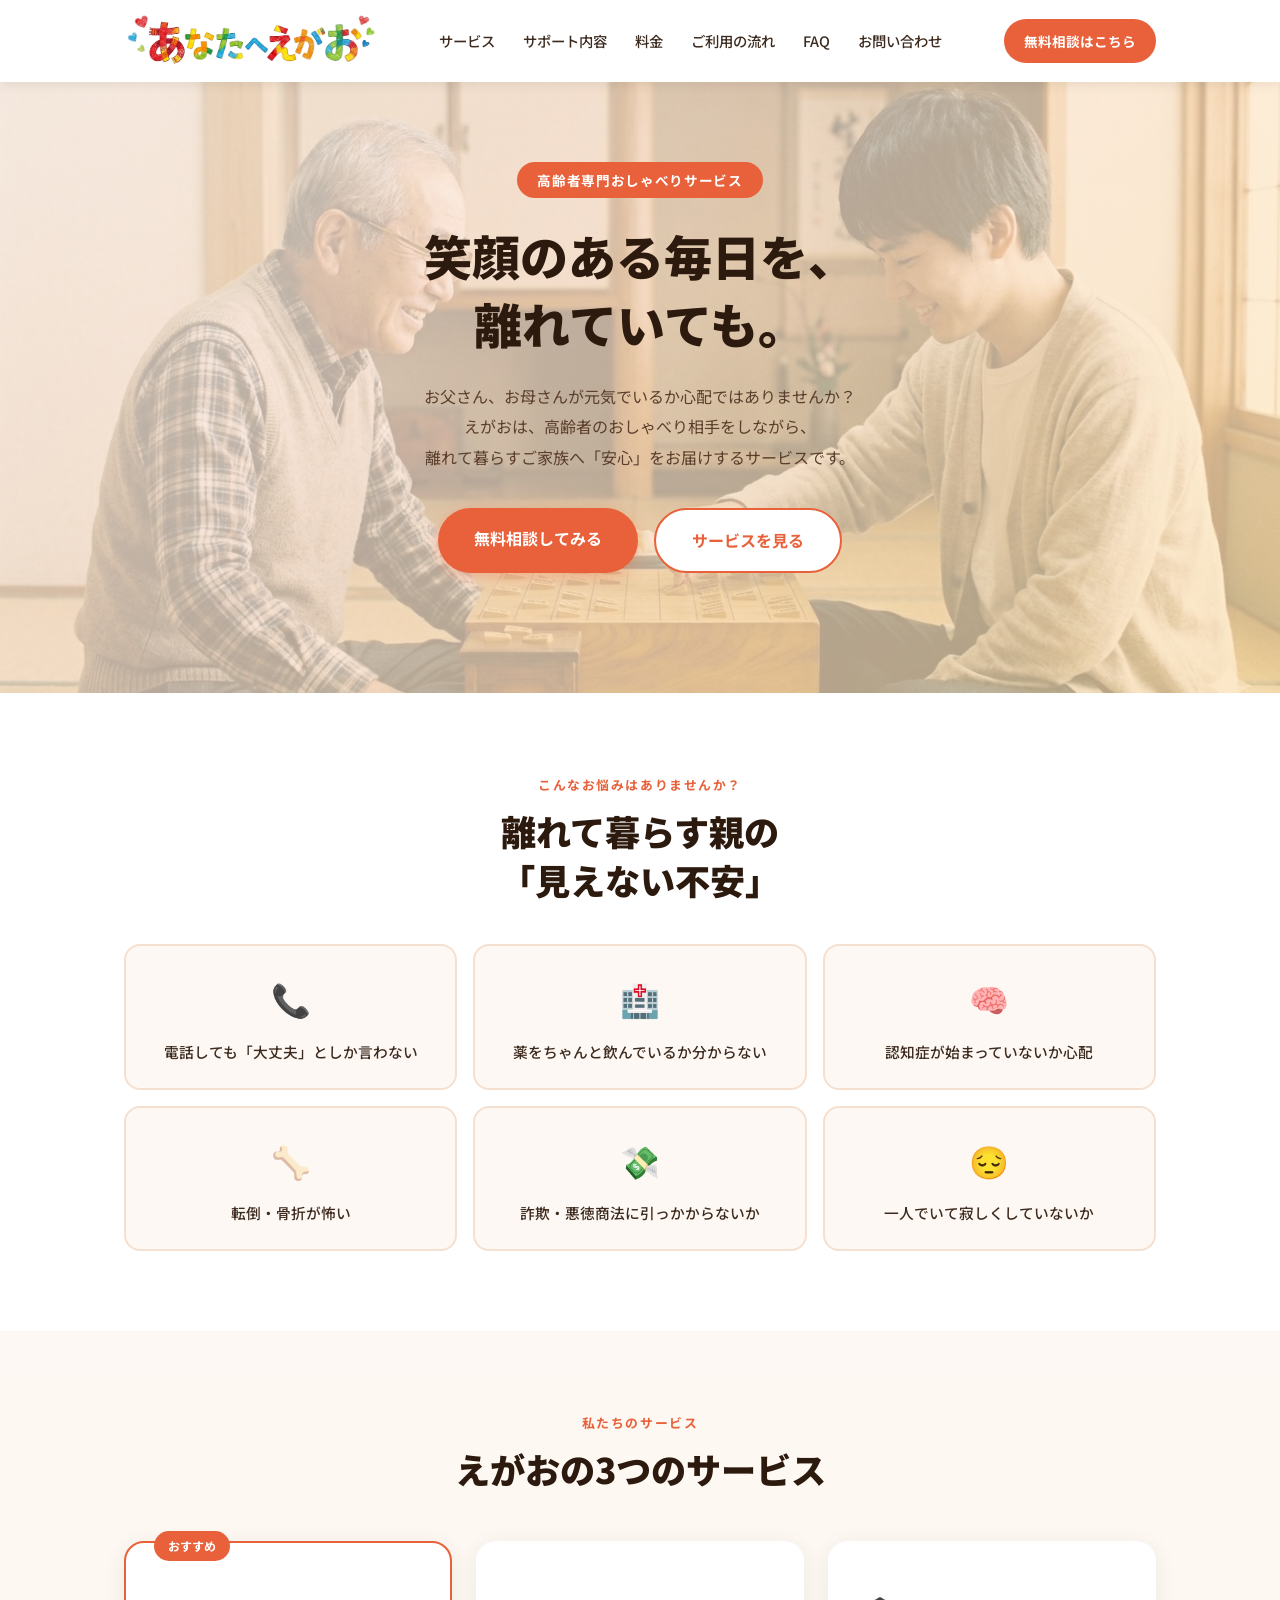
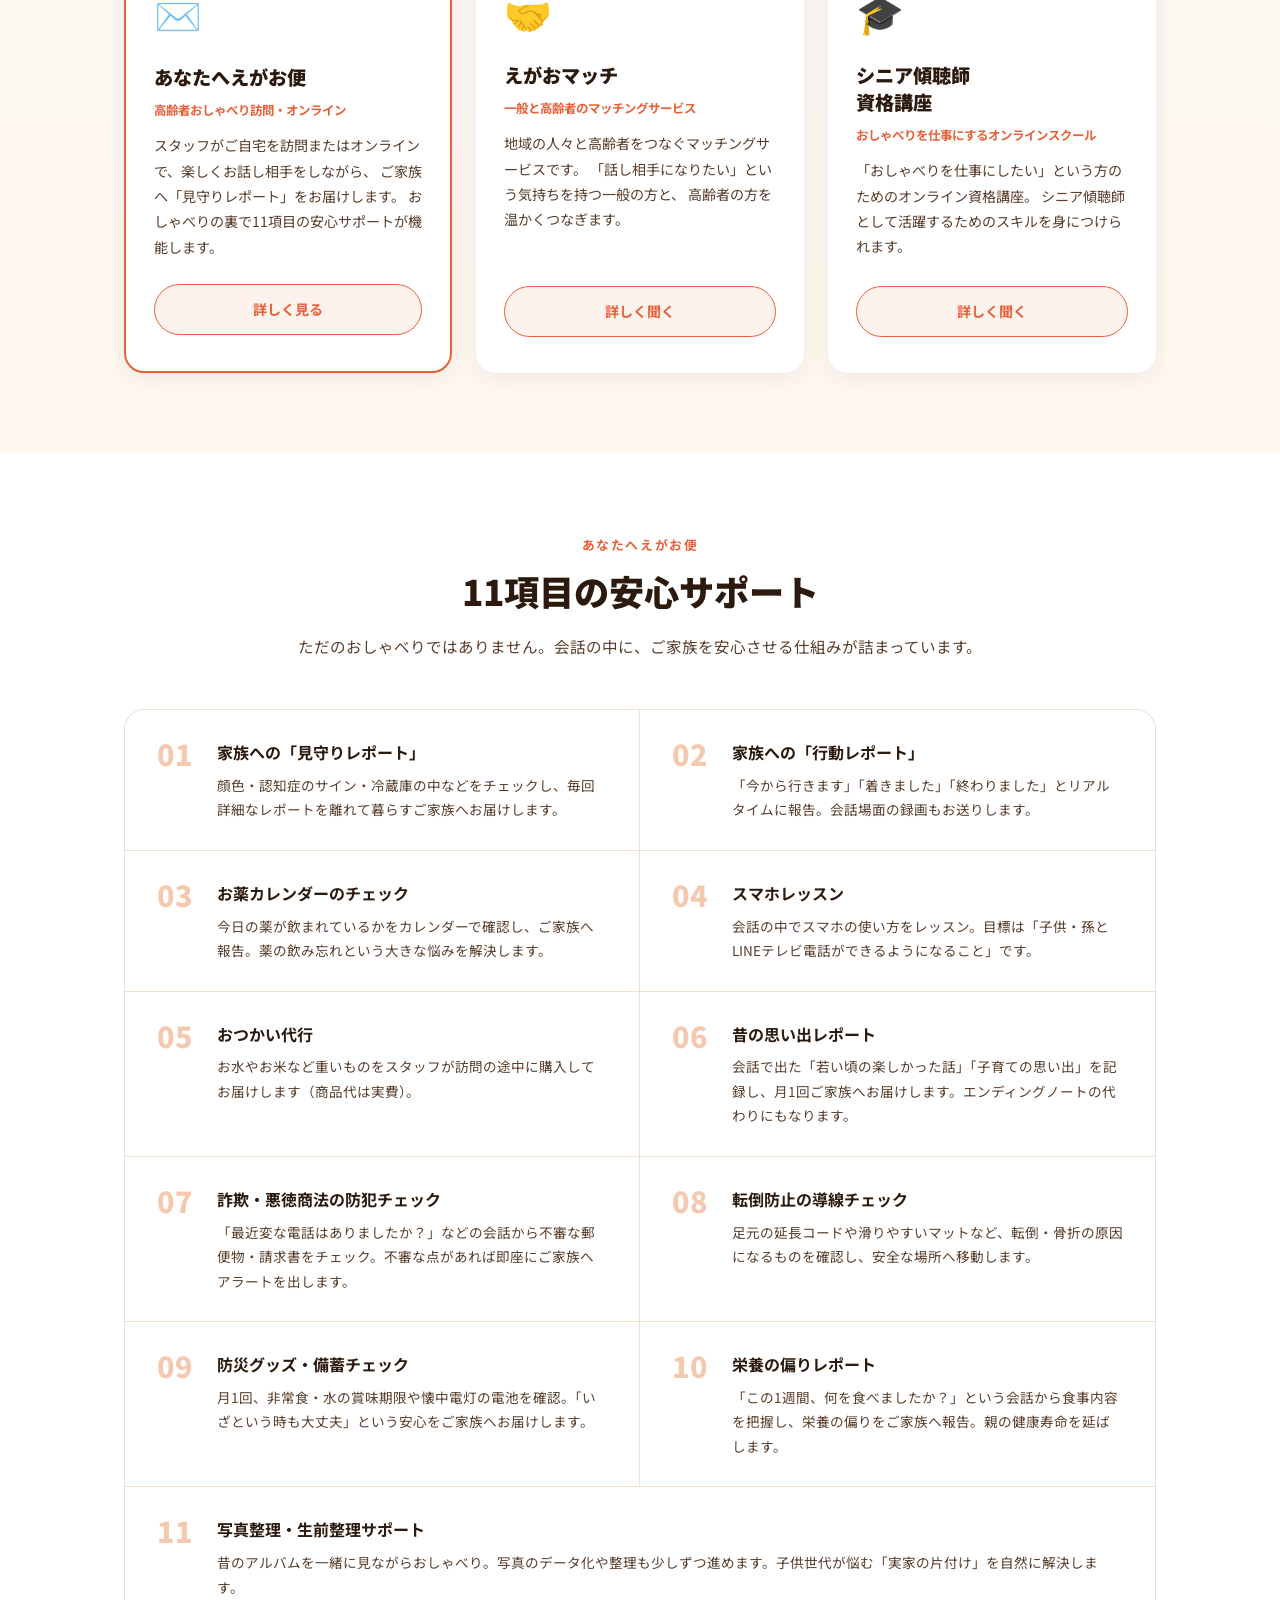
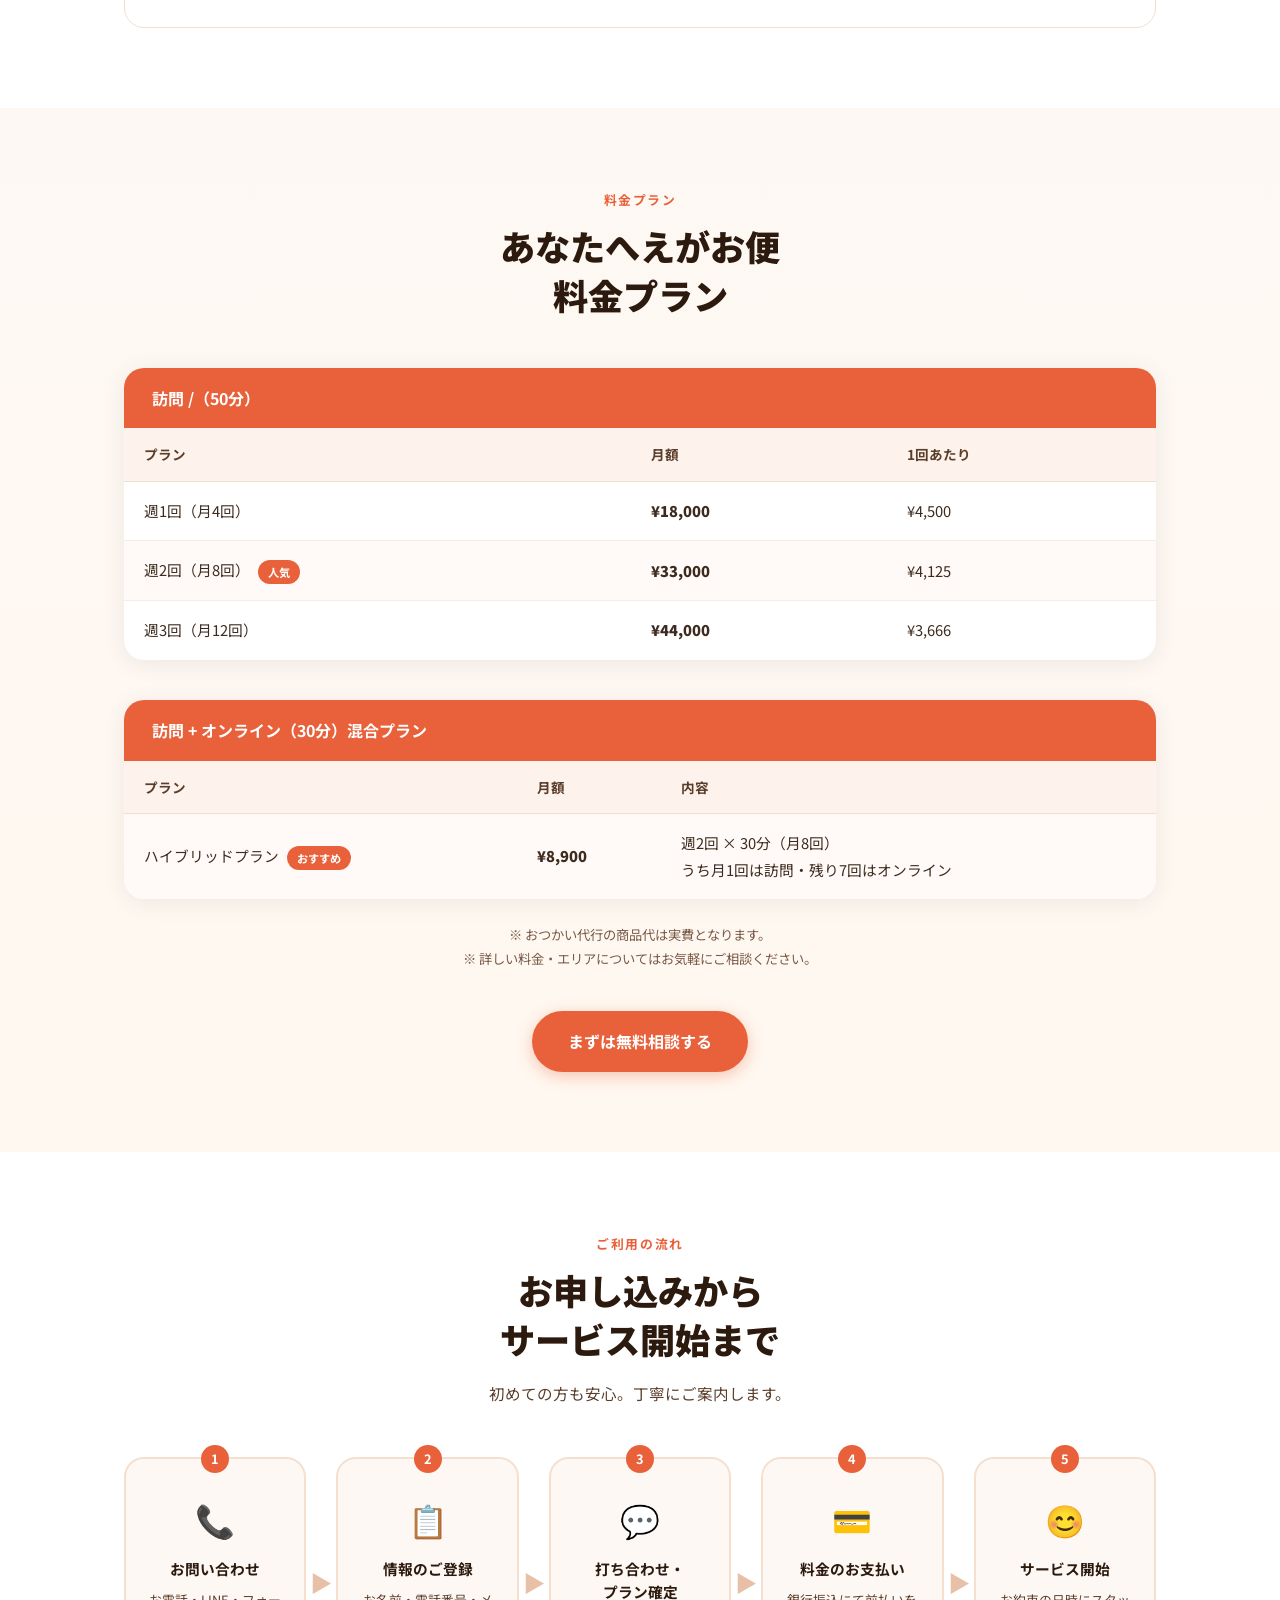
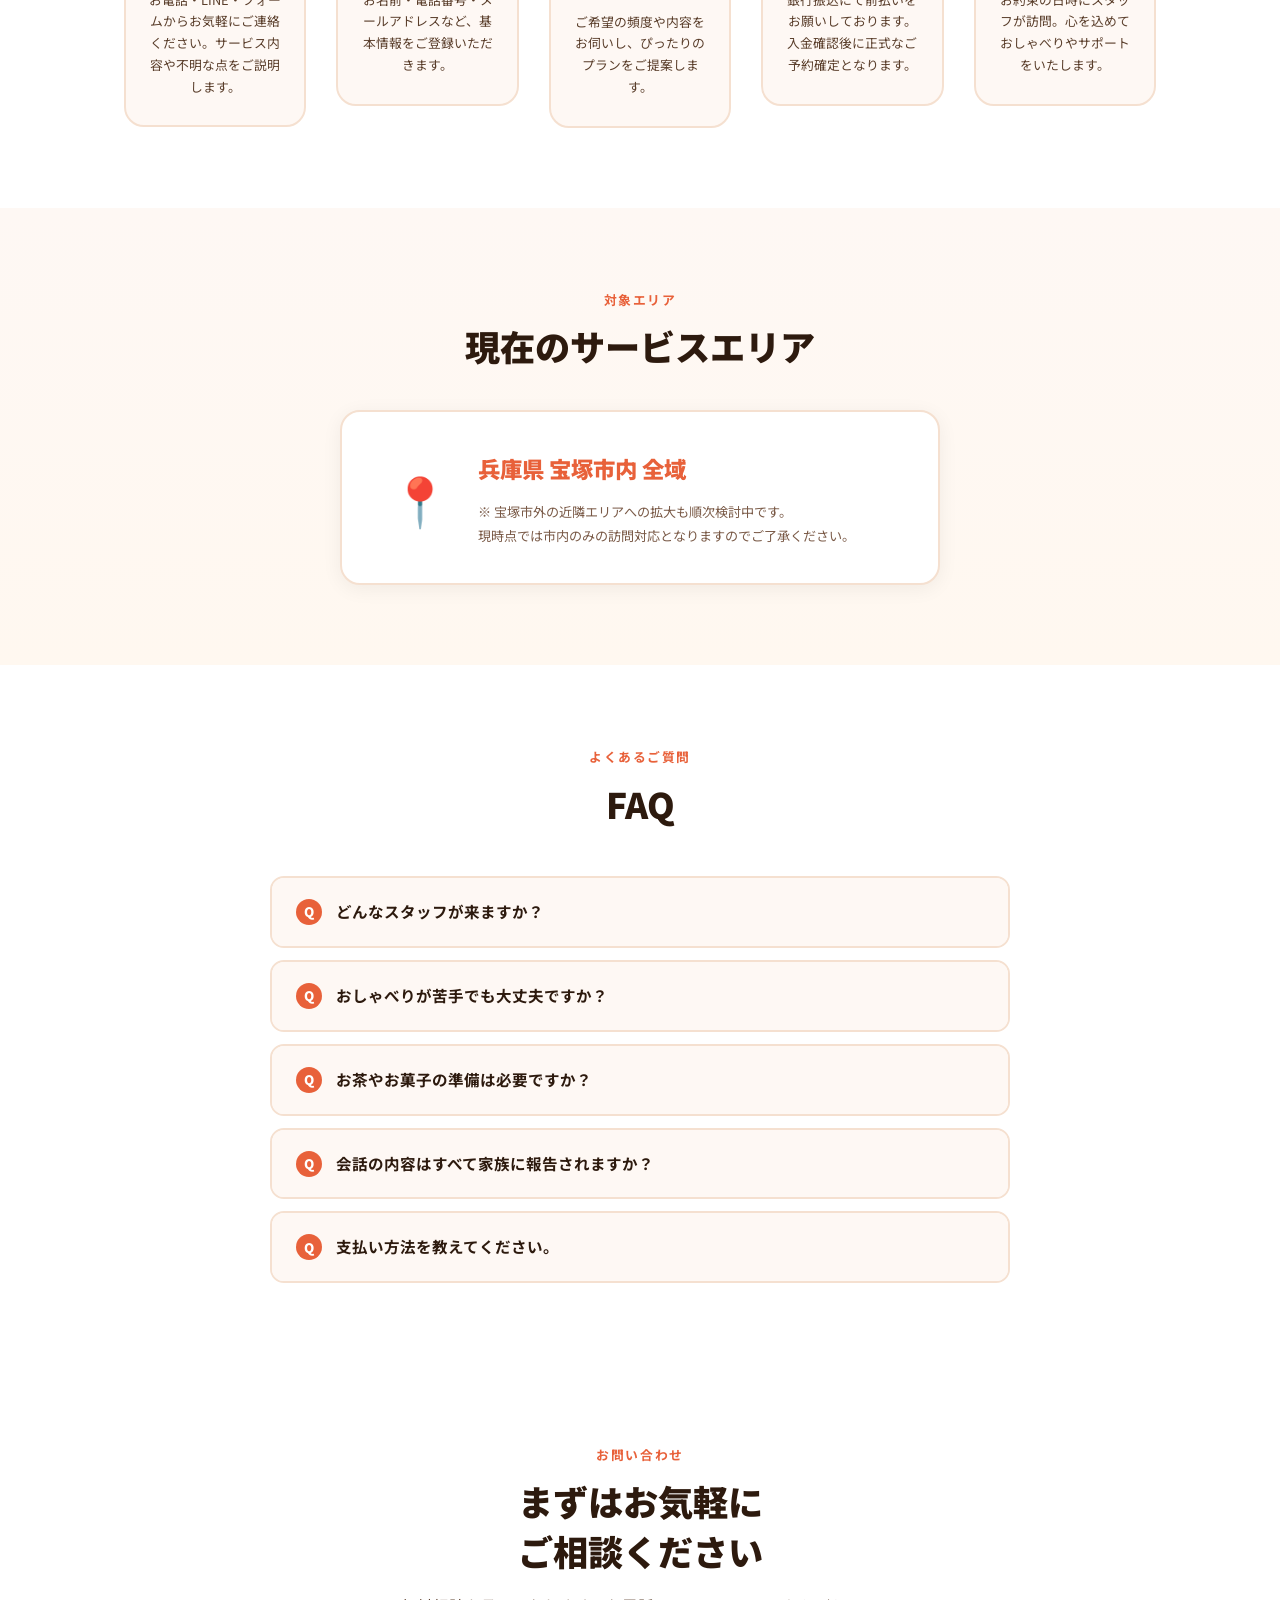
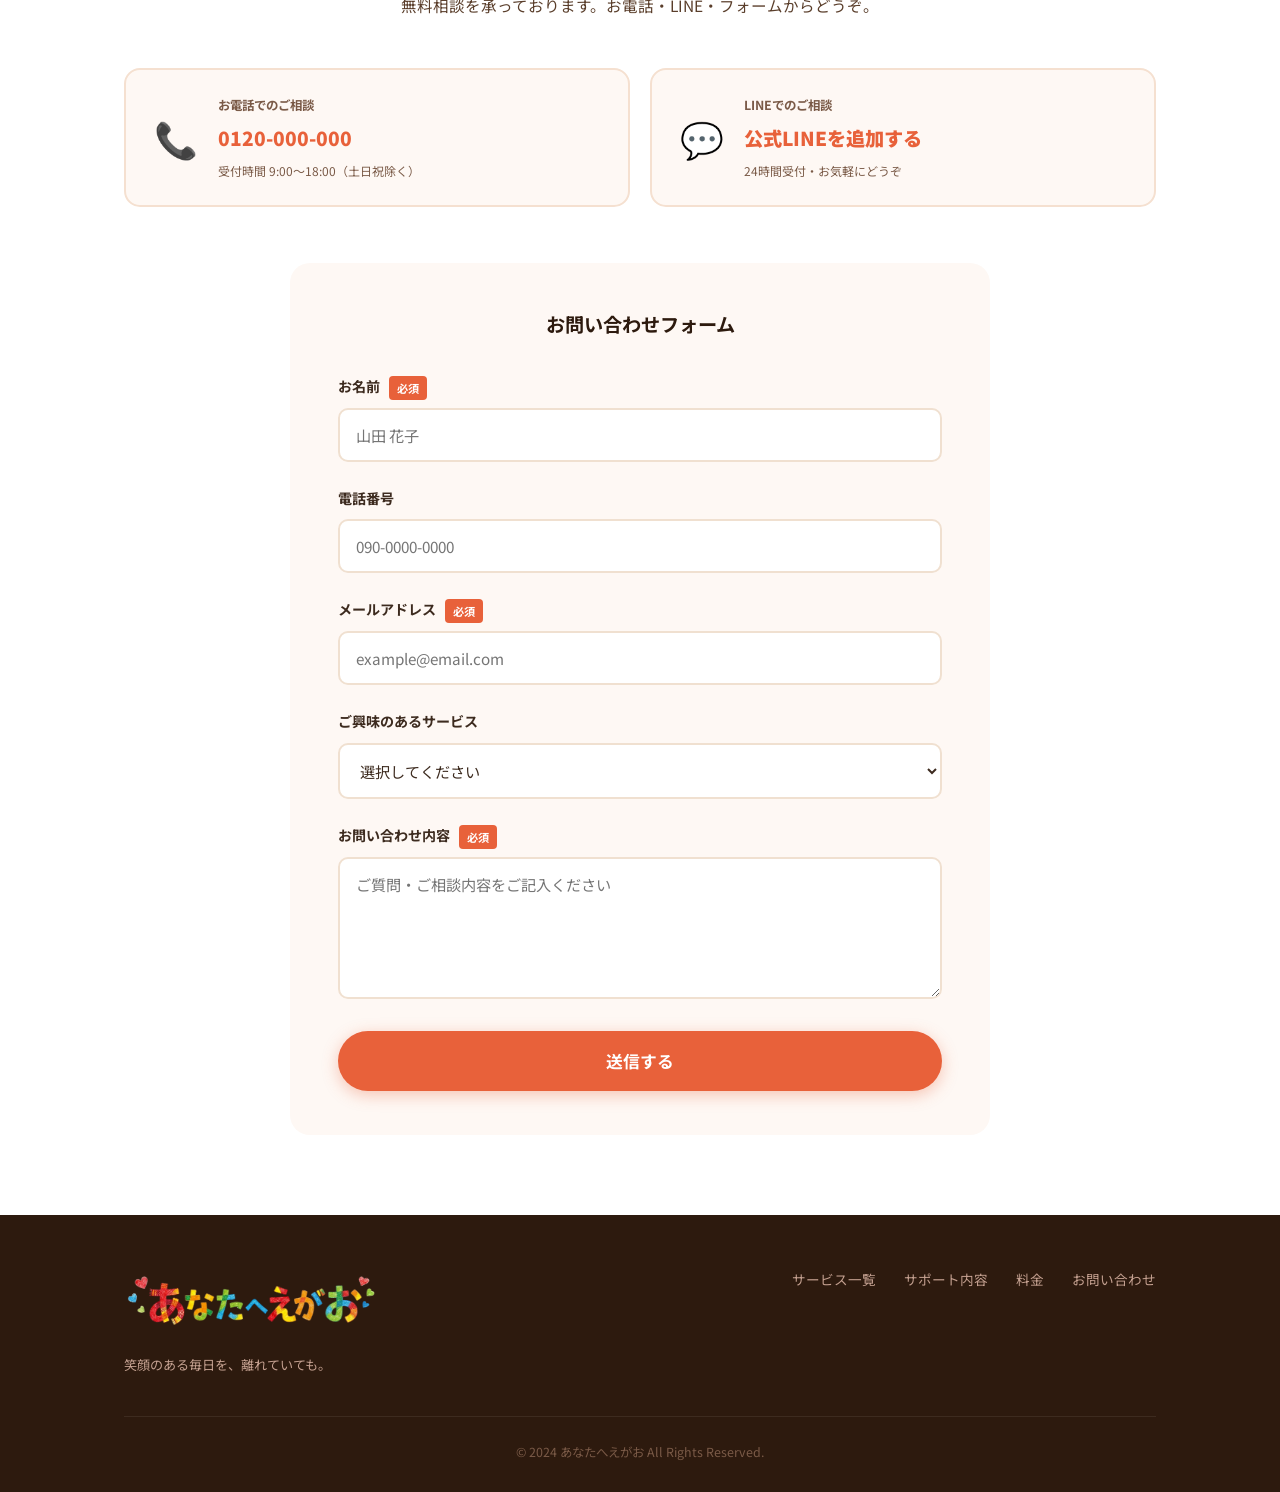
==== index.html @ 12117199 "Initial commit: あなたへえがお website" ====
<!DOCTYPE html>
<html lang="ja">
<head>
  <meta charset="UTF-8" />
  <meta name="viewport" content="width=device-width, initial-scale=1.0" />
  <title>あなたへえがお｜高齢者おしゃべりサービス</title>
  <link rel="stylesheet" href="style.css" />
  <link href="https://fonts.googleapis.com/css2?family=Noto+Sans+JP:wght@400;500;700;900&display=swap" rel="stylesheet" />
</head>
<body>

<!-- ヘッダー -->
<header class="header">
  <div class="header-inner">
    <div class="logo">
      <img src="logo.png" alt="あなたへえがお" class="logo-img" />
    </div>
    <nav class="nav">
      <a href="#services">サービス</a>
      <a href="#features">サポート内容</a>
      <a href="#price">料金</a>
      <a href="#flow">ご利用の流れ</a>
      <a href="#faq">FAQ</a>
      <a href="#contact">お問い合わせ</a>
    </nav>
    <a href="#contact" class="header-cta">無料相談はこちら</a>
    <button class="hamburger" id="hamburger" aria-label="メニュー">
      <span></span><span></span><span></span>
    </button>
  </div>
  <nav class="sp-nav" id="spNav">
    <a href="#services" onclick="closeMenu()">サービス</a>
    <a href="#features" onclick="closeMenu()">サポート内容</a>
    <a href="#price" onclick="closeMenu()">料金</a>
    <a href="#contact" onclick="closeMenu()">お問い合わせ</a>
  </nav>
</header>

<!-- ヒーロー -->
<section class="hero">
  <!-- 背景スライドショー -->
  <div class="hero-slideshow">
    <div class="hero-slide active" style="background-image:url('photo1.png')"></div>
    <div class="hero-slide" style="background-image:url('photo2.png')"></div>
    <div class="hero-slide" style="background-image:url('photo3.png')"></div>
    <div class="hero-slide" style="background-image:url('photo4.png')"></div>
    <div class="hero-slide" style="background-image:url('photo5.png')"></div>
  </div>
  <!-- テキスト可読性のためのオーバーレイ -->
  <div class="hero-overlay"></div>
  <div class="hero-inner">
    <p class="hero-sub">高齢者専門おしゃべりサービス</p>
    <h1 class="hero-title">
      笑顔のある毎日を、<br />
      離れていても。
    </h1>
    <p class="hero-desc">
      お父さん、お母さんが元気でいるか心配ではありませんか？<br />
      えがおは、高齢者のおしゃべり相手をしながら、<br class="pc-br" />
      離れて暮らすご家族へ「安心」をお届けするサービスです。
    </p>
    <div class="hero-btns">
      <a href="#contact" class="btn-primary">無料相談してみる</a>
      <a href="#services" class="btn-secondary">サービスを見る</a>
    </div>
  </div>
</section>

<!-- 課題提起 -->
<section class="problem">
  <div class="container">
    <p class="section-label">こんなお悩みはありませんか？</p>
    <h2 class="section-title">離れて暮らす親の<br />「見えない不安」</h2>
    <div class="problem-grid">
      <div class="problem-card">
        <span class="problem-icon">📞</span>
        <p>電話しても「大丈夫」としか言わない</p>
      </div>
      <div class="problem-card">
        <span class="problem-icon">🏥</span>
        <p>薬をちゃんと飲んでいるか分からない</p>
      </div>
      <div class="problem-card">
        <span class="problem-icon">🧠</span>
        <p>認知症が始まっていないか心配</p>
      </div>
      <div class="problem-card">
        <span class="problem-icon">🦴</span>
        <p>転倒・骨折が怖い</p>
      </div>
      <div class="problem-card">
        <span class="problem-icon">💸</span>
        <p>詐欺・悪徳商法に引っかからないか</p>
      </div>
      <div class="problem-card">
        <span class="problem-icon">😔</span>
        <p>一人でいて寂しくしていないか</p>
      </div>
    </div>
  </div>
</section>

<!-- サービス一覧 -->
<section class="services" id="services">
  <div class="container">
    <p class="section-label">私たちのサービス</p>
    <h2 class="section-title">えがおの3つのサービス</h2>
    <div class="service-cards">

      <div class="service-card featured">
        <div class="service-badge">おすすめ</div>
        <div class="service-icon">✉️</div>
        <h3>あなたへえがお便</h3>
        <p class="service-tag">高齢者おしゃべり訪問・オンライン</p>
        <p class="service-desc">
          スタッフがご自宅を訪問またはオンラインで、楽しくお話し相手をしながら、
          ご家族へ「見守りレポート」をお届けします。
          おしゃべりの裏で11項目の安心サポートが機能します。
        </p>
        <a href="#features" class="btn-service">詳しく見る</a>
      </div>

      <div class="service-card">
        <div class="service-icon">🤝</div>
        <h3>えがおマッチ</h3>
        <p class="service-tag">一般と高齢者のマッチングサービス</p>
        <p class="service-desc">
          地域の人々と高齢者をつなぐマッチングサービスです。
          「話し相手になりたい」という気持ちを持つ一般の方と、
          高齢者の方を温かくつなぎます。
        </p>
        <a href="#contact" class="btn-service">詳しく聞く</a>
      </div>

      <div class="service-card">
        <div class="service-icon">🎓</div>
        <h3>シニア傾聴師<br />資格講座</h3>
        <p class="service-tag">おしゃべりを仕事にするオンラインスクール</p>
        <p class="service-desc">
          「おしゃべりを仕事にしたい」という方のためのオンライン資格講座。
          シニア傾聴師として活躍するためのスキルを身につけられます。
        </p>
        <a href="#contact" class="btn-service">詳しく聞く</a>
      </div>

    </div>
  </div>
</section>

<!-- サポート内容（あなたへえがお便） -->
<section class="features" id="features">
  <div class="container">
    <p class="section-label">あなたへえがお便</p>
    <h2 class="section-title">11項目の安心サポート</h2>
    <p class="section-desc">ただのおしゃべりではありません。会話の中に、ご家族を安心させる仕組みが詰まっています。</p>

    <div class="features-grid">

      <div class="feature-item">
        <div class="feature-num">01</div>
        <div class="feature-body">
          <h4>家族への「見守りレポート」</h4>
          <p>顔色・認知症のサイン・冷蔵庫の中などをチェックし、毎回詳細なレポートを離れて暮らすご家族へお届けします。</p>
        </div>
      </div>

      <div class="feature-item">
        <div class="feature-num">02</div>
        <div class="feature-body">
          <h4>家族への「行動レポート」</h4>
          <p>「今から行きます」「着きました」「終わりました」とリアルタイムに報告。会話場面の録画もお送りします。</p>
        </div>
      </div>

      <div class="feature-item">
        <div class="feature-num">03</div>
        <div class="feature-body">
          <h4>お薬カレンダーのチェック</h4>
          <p>今日の薬が飲まれているかをカレンダーで確認し、ご家族へ報告。薬の飲み忘れという大きな悩みを解決します。</p>
        </div>
      </div>

      <div class="feature-item">
        <div class="feature-num">04</div>
        <div class="feature-body">
          <h4>スマホレッスン</h4>
          <p>会話の中でスマホの使い方をレッスン。目標は「子供・孫とLINEテレビ電話ができるようになること」です。</p>
        </div>
      </div>

      <div class="feature-item">
        <div class="feature-num">05</div>
        <div class="feature-body">
          <h4>おつかい代行</h4>
          <p>お水やお米など重いものをスタッフが訪問の途中に購入してお届けします（商品代は実費）。</p>
        </div>
      </div>

      <div class="feature-item">
        <div class="feature-num">06</div>
        <div class="feature-body">
          <h4>昔の思い出レポート</h4>
          <p>会話で出た「若い頃の楽しかった話」「子育ての思い出」を記録し、月1回ご家族へお届けします。エンディングノートの代わりにもなります。</p>
        </div>
      </div>

      <div class="feature-item">
        <div class="feature-num">07</div>
        <div class="feature-body">
          <h4>詐欺・悪徳商法の防犯チェック</h4>
          <p>「最近変な電話はありましたか？」などの会話から不審な郵便物・請求書をチェック。不審な点があれば即座にご家族へアラートを出します。</p>
        </div>
      </div>

      <div class="feature-item">
        <div class="feature-num">08</div>
        <div class="feature-body">
          <h4>転倒防止の導線チェック</h4>
          <p>足元の延長コードや滑りやすいマットなど、転倒・骨折の原因になるものを確認し、安全な場所へ移動します。</p>
        </div>
      </div>

      <div class="feature-item">
        <div class="feature-num">09</div>
        <div class="feature-body">
          <h4>防災グッズ・備蓄チェック</h4>
          <p>月1回、非常食・水の賞味期限や懐中電灯の電池を確認。「いざという時も大丈夫」という安心をご家族へお届けします。</p>
        </div>
      </div>

      <div class="feature-item">
        <div class="feature-num">10</div>
        <div class="feature-body">
          <h4>栄養の偏りレポート</h4>
          <p>「この1週間、何を食べましたか？」という会話から食事内容を把握し、栄養の偏りをご家族へ報告。親の健康寿命を延ばします。</p>
        </div>
      </div>

      <div class="feature-item">
        <div class="feature-num">11</div>
        <div class="feature-body">
          <h4>写真整理・生前整理サポート</h4>
          <p>昔のアルバムを一緒に見ながらおしゃべり。写真のデータ化や整理も少しずつ進めます。子供世代が悩む「実家の片付け」を自然に解決します。</p>
        </div>
      </div>

    </div>
  </div>
</section>

<!-- 料金 -->
<section class="price" id="price">
  <div class="container">
    <p class="section-label">料金プラン</p>
    <h2 class="section-title">あなたへえがお便<br />料金プラン</h2>

    <div class="price-tables">

      <div class="price-block">
        <h3 class="price-block-title">訪問 /（50分）</h3>
        <table class="price-table">
          <thead>
            <tr>
              <th>プラン</th>
              <th>月額</th>
              <th>1回あたり</th>
            </tr>
          </thead>
          <tbody>
            <tr>
              <td>週1回（月4回）</td>
              <td class="price-amount">¥18,000</td>
              <td>¥4,500</td>
            </tr>
            <tr class="price-popular">
              <td>週2回（月8回）<span class="popular-badge">人気</span></td>
              <td class="price-amount">¥33,000</td>
              <td>¥4,125</td>
            </tr>
            <tr>
              <td>週3回（月12回）</td>
              <td class="price-amount">¥44,000</td>
              <td>¥3,666</td>
            </tr>
          </tbody>
        </table>
      </div>

      <div class="price-block">
        <h3 class="price-block-title">訪問 + オンライン（30分）混合プラン</h3>
        <table class="price-table">
          <thead>
            <tr>
              <th>プラン</th>
              <th>月額</th>
              <th>内容</th>
            </tr>
          </thead>
          <tbody>
            <tr class="price-popular">
              <td>ハイブリッドプラン<span class="popular-badge">おすすめ</span></td>
              <td class="price-amount">¥8,900</td>
              <td>週2回 × 30分（月8回）<br />うち月1回は訪問・残り7回はオンライン</td>
            </tr>
          </tbody>
        </table>
      </div>

    </div>

    <p class="price-note">※ おつかい代行の商品代は実費となります。<br />※ 詳しい料金・エリアについてはお気軽にご相談ください。</p>

    <div class="price-cta">
      <a href="#contact" class="btn-primary">まずは無料相談する</a>
    </div>
  </div>
</section>

<!-- ご利用の流れ -->
<section class="flow" id="flow">
  <div class="container">
    <p class="section-label">ご利用の流れ</p>
    <h2 class="section-title">お申し込みから<br />サービス開始まで</h2>
    <p class="section-desc">初めての方も安心。丁寧にご案内します。</p>
    <div class="flow-steps">

      <div class="flow-step">
        <div class="flow-num">1</div>
        <div class="flow-icon">📞</div>
        <h4>お問い合わせ</h4>
        <p>お電話・LINE・フォームからお気軽にご連絡ください。サービス内容や不明な点をご説明します。</p>
      </div>

      <div class="flow-arrow">▶</div>

      <div class="flow-step">
        <div class="flow-num">2</div>
        <div class="flow-icon">📋</div>
        <h4>情報のご登録</h4>
        <p>お名前・電話番号・メールアドレスなど、基本情報をご登録いただきます。</p>
      </div>

      <div class="flow-arrow">▶</div>

      <div class="flow-step">
        <div class="flow-num">3</div>
        <div class="flow-icon">💬</div>
        <h4>打ち合わせ・<br />プラン確定</h4>
        <p>ご希望の頻度や内容をお伺いし、ぴったりのプランをご提案します。</p>
      </div>

      <div class="flow-arrow">▶</div>

      <div class="flow-step">
        <div class="flow-num">4</div>
        <div class="flow-icon">💳</div>
        <h4>料金のお支払い</h4>
        <p>銀行振込にて前払いをお願いしております。入金確認後に正式なご予約確定となります。</p>
      </div>

      <div class="flow-arrow">▶</div>

      <div class="flow-step">
        <div class="flow-num">5</div>
        <div class="flow-icon">😊</div>
        <h4>サービス開始</h4>
        <p>お約束の日時にスタッフが訪問。心を込めておしゃべりやサポートをいたします。</p>
      </div>

    </div>
  </div>
</section>

<!-- 対象エリア -->
<section class="area" id="area">
  <div class="container">
    <p class="section-label">対象エリア</p>
    <h2 class="section-title">現在のサービスエリア</h2>
    <div class="area-box">
      <div class="area-icon">📍</div>
      <div class="area-body">
        <h3 class="area-name">兵庫県 宝塚市内 全域</h3>
        <p class="area-note">※ 宝塚市外の近隣エリアへの拡大も順次検討中です。<br />現時点では市内のみの訪問対応となりますのでご了承ください。</p>
      </div>
    </div>
  </div>
</section>

<!-- よくあるご質問 -->
<section class="faq" id="faq">
  <div class="container">
    <p class="section-label">よくあるご質問</p>
    <h2 class="section-title">FAQ</h2>
    <div class="faq-list">

      <details class="faq-item">
        <summary class="faq-q">どんなスタッフが来ますか？</summary>
        <p class="faq-a">当社の研修を受けた、傾聴スキルを持つスタッフが伺います。プライバシーを厳守し、安心してお話しいただけるよう誠実に対応いたします。</p>
      </details>

      <details class="faq-item">
        <summary class="faq-q">おしゃべりが苦手でも大丈夫ですか？</summary>
        <p class="faq-a">もちろん大丈夫です。スタッフがお客様のペースに合わせてお話を引き出しますので、無理に話す必要はありません。ふと思い出したことなど、なんでも自由にお話しください。</p>
      </details>

      <details class="faq-item">
        <summary class="faq-q">お茶やお菓子の準備は必要ですか？</summary>
        <p class="faq-a">一切不要です。お気遣いなく、リラックスした状態でお待ちください。</p>
      </details>

      <details class="faq-item">
        <summary class="faq-q">会話の内容はすべて家族に報告されますか？</summary>
        <p class="faq-a">ご家族へは「お元気に過ごされていたか」「健康状態に変化はないか」といった見守り内容を報告します。会話の内容は尊厳を守るためプライバシーに十分配慮いたします。</p>
      </details>

      <details class="faq-item">
        <summary class="faq-q">支払い方法を教えてください。</summary>
        <p class="faq-a">銀行振込による前払い方式を採用しております。詳細はお申し込み時にご案内いたします。</p>
      </details>

    </div>
  </div>
</section>

<!-- お問い合わせ -->
<section class="contact" id="contact">
  <div class="container">
    <p class="section-label">お問い合わせ</p>
    <h2 class="section-title">まずはお気軽に<br />ご相談ください</h2>
    <p class="section-desc">無料相談を承っております。お電話・LINE・フォームからどうぞ。</p>

    <div class="contact-options">
      <a href="tel:0120-000-000" class="contact-card contact-tel">
        <span class="contact-icon">📞</span>
        <div>
          <p class="contact-label">お電話でのご相談</p>
          <p class="contact-info">0120-000-000</p>
          <p class="contact-hours">受付時間 9:00〜18:00（土日祝除く）</p>
        </div>
      </a>
      <a href="https://lin.ee/XXXXXXX" target="_blank" rel="noopener" class="contact-card contact-line">
        <span class="contact-icon">💬</span>
        <div>
          <p class="contact-label">LINEでのご相談</p>
          <p class="contact-info">公式LINEを追加する</p>
          <p class="contact-hours">24時間受付・お気軽にどうぞ</p>
        </div>
      </a>
    </div>

    <form class="contact-form" id="contactForm">
      <h3 class="form-title">お問い合わせフォーム</h3>
      <div class="form-row">
        <label for="name">お名前 <span class="required">必須</span></label>
        <input type="text" id="name" name="name" placeholder="山田 花子" required />
      </div>
      <div class="form-row">
        <label for="phone">電話番号</label>
        <input type="tel" id="phone" name="phone" placeholder="090-0000-0000" />
      </div>
      <div class="form-row">
        <label for="email">メールアドレス <span class="required">必須</span></label>
        <input type="email" id="email" name="email" placeholder="example@email.com" required />
      </div>
      <div class="form-row">
        <label for="service">ご興味のあるサービス</label>
        <select id="service" name="service">
          <option value="">選択してください</option>
          <option value="egaobinn">あなたへえがお便</option>
          <option value="match">えがおマッチ</option>
          <option value="school">シニア傾聴師 資格講座</option>
          <option value="other">その他・分からない</option>
        </select>
      </div>
      <div class="form-row">
        <label for="message">お問い合わせ内容 <span class="required">必須</span></label>
        <textarea id="message" name="message" rows="5" placeholder="ご質問・ご相談内容をご記入ください" required></textarea>
      </div>
      <button type="submit" class="btn-submit">送信する</button>
    </form>
  </div>
</section>

<!-- フッター -->
<footer class="footer">
  <div class="container">
    <div class="footer-inner">
      <div class="footer-brand">
        <img src="logo.png" alt="あなたへえがお" class="logo-img footer-logo-img" />
        <p class="footer-tagline">笑顔のある毎日を、離れていても。</p>
      </div>
      <div class="footer-links">
        <a href="#services">サービス一覧</a>
        <a href="#features">サポート内容</a>
        <a href="#price">料金</a>
        <a href="#contact">お問い合わせ</a>
      </div>
    </div>
    <p class="footer-copy">&copy; 2024 あなたへえがお All Rights Reserved.</p>
  </div>
</footer>

<script>
  const hamburger = document.getElementById('hamburger');
  const spNav = document.getElementById('spNav');
  hamburger.addEventListener('click', () => {
    spNav.classList.toggle('open');
    hamburger.classList.toggle('active');
  });
  function closeMenu() {
    spNav.classList.remove('open');
    hamburger.classList.remove('active');
  }

  // ヒーロー背景スライドショー（ふわっとフェード）
  const slides = document.querySelectorAll('.hero-slide');
  let current = 0;
  setInterval(() => {
    slides[current].classList.remove('active');
    current = (current + 1) % slides.length;
    slides[current].classList.add('active');
  }, 5000);

  // スムーススクロール
  document.querySelectorAll('a[href^="#"]').forEach(anchor => {
    anchor.addEventListener('click', function(e) {
      const target = document.querySelector(this.getAttribute('href'));
      if (target) {
        e.preventDefault();
        target.scrollIntoView({ behavior: 'smooth', block: 'start' });
      }
    });
  });
</script>

</body>
</html>
---- style.css ----
/* ===========================
   リセット・ベース
=========================== */
*, *::before, *::after {
  box-sizing: border-box;
  margin: 0;
  padding: 0;
}

html {
  scroll-behavior: smooth;
}

body {
  font-family: 'Noto Sans JP', 'Hiragino Kaku Gothic ProN', 'Meiryo', sans-serif;
  font-size: 16px;
  line-height: 1.8;
  color: #3d2b1f;
  background: #fff;
}

a {
  color: inherit;
  text-decoration: none;
}

img {
  max-width: 100%;
}

.container {
  max-width: 1080px;
  margin: 0 auto;
  padding: 0 24px;
}

/* ===========================
   ヘッダー
=========================== */
.header {
  position: sticky;
  top: 0;
  z-index: 100;
  background: #fff;
  box-shadow: 0 2px 12px rgba(0,0,0,0.08);
}

.header-inner {
  display: flex;
  align-items: center;
  justify-content: space-between;
  max-width: 1080px;
  margin: 0 auto;
  padding: 6px 24px;
  gap: 20px;
}

.logo {
  display: flex;
  align-items: center;
}

.logo-img {
  height: 70px;
  width: auto;
  object-fit: contain;
}

.footer-logo-img {
  height: 70px;
  width: auto;
  object-fit: contain;
}

/* パターン2：白テキストロゴ用 */
.footer-logo-text {
  font-size: 1.5rem;
  font-weight: 900;
  color: #fff;
  letter-spacing: 0.04em;
}

.nav {
  display: flex;
  gap: 28px;
  font-size: 0.9rem;
  font-weight: 500;
}

.nav a:hover {
  color: #e8613a;
}

.header-cta {
  background: #e8613a;
  color: #fff;
  padding: 10px 20px;
  border-radius: 50px;
  font-size: 0.85rem;
  font-weight: 700;
  white-space: nowrap;
  transition: background 0.2s;
}

.header-cta:hover {
  background: #c94f2c;
}

.hamburger {
  display: none;
  flex-direction: column;
  gap: 5px;
  background: none;
  border: none;
  cursor: pointer;
  padding: 4px;
}

.hamburger span {
  display: block;
  width: 24px;
  height: 2px;
  background: #3d2b1f;
  border-radius: 2px;
  transition: all 0.3s;
}

.hamburger.active span:nth-child(1) { transform: translateY(7px) rotate(45deg); }
.hamburger.active span:nth-child(2) { opacity: 0; }
.hamburger.active span:nth-child(3) { transform: translateY(-7px) rotate(-45deg); }

.sp-nav {
  display: none;
  flex-direction: column;
  background: #fff;
  border-top: 1px solid #f0e8e0;
  padding: 16px 24px;
  gap: 16px;
}

.sp-nav a {
  font-size: 1rem;
  font-weight: 500;
  padding: 8px 0;
  border-bottom: 1px solid #f5ede5;
}

.sp-nav.open {
  display: flex;
}

/* ===========================
   ヒーロー
=========================== */
.hero {
  position: relative;
  padding: 80px 24px 0;
  overflow: hidden;
}

/* スライドショー背景 */
.hero-slideshow {
  position: absolute;
  inset: 0;
  z-index: 0;
}

.hero-slide {
  position: absolute;
  inset: 0;
  background-size: cover;
  background-position: center;
  opacity: 0;
  transition: opacity 2s ease-in-out;
}

.hero-slide.active {
  opacity: 1;
}

/* テキスト可読性オーバーレイ（温かみのある半透明グラデーション） */
.hero-overlay {
  position: absolute;
  inset: 0;
  z-index: 1;
  background: linear-gradient(135deg,
    rgba(254,243,236,0.78) 0%,
    rgba(253,232,216,0.72) 40%,
    rgba(255,228,181,0.70) 100%);
}

.hero-inner {
  position: relative;
  z-index: 2;
  max-width: 700px;
  margin: 0 auto;
  text-align: center;
  padding-bottom: 120px;
}

.hero-sub {
  display: inline-block;
  background: #e8613a;
  color: #fff;
  font-size: 0.85rem;
  font-weight: 700;
  padding: 6px 20px;
  border-radius: 50px;
  margin-bottom: 24px;
  letter-spacing: 0.05em;
}

.hero-title {
  font-size: clamp(2rem, 5vw, 3rem);
  font-weight: 900;
  line-height: 1.4;
  color: #2d1a0e;
  margin-bottom: 24px;
}

.hero-desc {
  font-size: 1rem;
  color: #5a3e2b;
  margin-bottom: 36px;
  line-height: 1.9;
}

.hero-btns {
  display: flex;
  gap: 16px;
  justify-content: center;
  flex-wrap: wrap;
}


.sp-br { display: none; }
.pc-br { display: inline; }

/* ===========================
   ボタン共通
=========================== */
.btn-primary {
  display: inline-block;
  background: #e8613a;
  color: #fff;
  font-weight: 700;
  font-size: 1rem;
  padding: 16px 36px;
  border-radius: 50px;
  transition: background 0.2s, transform 0.1s;
  box-shadow: 0 4px 16px rgba(232,97,58,0.35);
}

.btn-primary:hover {
  background: #c94f2c;
  transform: translateY(-2px);
}

.btn-secondary {
  display: inline-block;
  background: #fff;
  color: #e8613a;
  font-weight: 700;
  font-size: 1rem;
  padding: 16px 36px;
  border-radius: 50px;
  border: 2px solid #e8613a;
  transition: background 0.2s, color 0.2s;
}

.btn-secondary:hover {
  background: #fef3ec;
}

/* ===========================
   セクション共通
=========================== */
.section-label {
  font-size: 0.8rem;
  font-weight: 700;
  color: #e8613a;
  letter-spacing: 0.12em;
  text-transform: uppercase;
  margin-bottom: 10px;
  text-align: center;
}

.section-title {
  font-size: clamp(1.6rem, 3.5vw, 2.2rem);
  font-weight: 900;
  text-align: center;
  line-height: 1.4;
  margin-bottom: 16px;
  color: #2d1a0e;
}

.section-desc {
  text-align: center;
  color: #5a3e2b;
  font-size: 0.97rem;
  margin-bottom: 48px;
  line-height: 1.9;
}

/* ===========================
   課題提起
=========================== */
.problem {
  padding: 80px 0;
  background: #fff;
}

.problem-grid {
  display: grid;
  grid-template-columns: repeat(3, 1fr);
  gap: 16px;
  margin-top: 40px;
}

.problem-card {
  background: #fef8f4;
  border: 2px solid #f5e0d0;
  border-radius: 16px;
  padding: 24px 20px;
  text-align: center;
  transition: box-shadow 0.2s;
}

.problem-card:hover {
  box-shadow: 0 4px 20px rgba(232,97,58,0.12);
}

.problem-icon {
  font-size: 2rem;
  display: block;
  margin-bottom: 12px;
}

.problem-card p {
  font-size: 0.92rem;
  font-weight: 500;
  color: #3d2b1f;
  line-height: 1.6;
}

/* ===========================
   サービス一覧
=========================== */
.services {
  padding: 80px 0;
  background: linear-gradient(180deg, #fef8f4 0%, #fff8f0 100%);
}

.service-cards {
  display: grid;
  grid-template-columns: repeat(3, 1fr);
  gap: 24px;
  margin-top: 48px;
}

.service-card {
  background: #fff;
  border-radius: 20px;
  padding: 36px 28px;
  box-shadow: 0 4px 24px rgba(0,0,0,0.07);
  position: relative;
  transition: transform 0.2s, box-shadow 0.2s;
  display: flex;
  flex-direction: column;
}

.service-card:hover {
  transform: translateY(-4px);
  box-shadow: 0 8px 32px rgba(0,0,0,0.12);
}

.service-card.featured {
  border: 2px solid #e8613a;
}

.service-badge {
  position: absolute;
  top: -12px;
  left: 28px;
  background: #e8613a;
  color: #fff;
  font-size: 0.75rem;
  font-weight: 700;
  padding: 4px 14px;
  border-radius: 50px;
}

.service-icon {
  font-size: 2.4rem;
  margin-bottom: 16px;
}

.service-card h3 {
  font-size: 1.2rem;
  font-weight: 900;
  color: #2d1a0e;
  margin-bottom: 8px;
  line-height: 1.4;
}

.service-tag {
  font-size: 0.78rem;
  color: #e8613a;
  font-weight: 700;
  margin-bottom: 12px;
}

.service-desc {
  font-size: 0.88rem;
  color: #5a3e2b;
  line-height: 1.8;
  flex: 1;
  margin-bottom: 24px;
}

.btn-service {
  display: inline-block;
  background: #fef3ec;
  color: #e8613a;
  font-weight: 700;
  font-size: 0.88rem;
  padding: 12px 24px;
  border-radius: 50px;
  border: 1.5px solid #e8613a;
  text-align: center;
  transition: background 0.2s;
}

.btn-service:hover {
  background: #e8613a;
  color: #fff;
}

/* ===========================
   サポート内容
=========================== */
.features {
  padding: 80px 0;
  background: #fff;
}

.features-grid {
  display: grid;
  grid-template-columns: repeat(2, 1fr);
  gap: 0;
  margin-top: 48px;
  border: 1px solid #f0e0d0;
  border-radius: 20px;
  overflow: hidden;
}

.feature-item {
  display: flex;
  gap: 20px;
  padding: 28px 32px;
  border-bottom: 1px solid #f0e0d0;
  transition: background 0.2s;
}

.feature-item:nth-child(odd) {
  border-right: 1px solid #f0e0d0;
}

/* 11個で奇数なので最後の1つは2カラムに展開 */
.feature-item:last-child {
  grid-column: span 2;
  border-right: none;
  border-bottom: none;
}

.feature-item:hover {
  background: #fef8f4;
}

.feature-num {
  font-size: 1.8rem;
  font-weight: 900;
  color: #f5c9b0;
  line-height: 1;
  min-width: 40px;
  padding-top: 2px;
}

.feature-body h4 {
  font-size: 1rem;
  font-weight: 700;
  color: #2d1a0e;
  margin-bottom: 6px;
}

.feature-body p {
  font-size: 0.85rem;
  color: #5a3e2b;
  line-height: 1.8;
}

/* ===========================
   料金
=========================== */
.price {
  padding: 80px 0;
  background: linear-gradient(180deg, #fef8f4 0%, #fff8f0 100%);
}

.price-tables {
  display: flex;
  flex-direction: column;
  gap: 40px;
  margin-top: 48px;
}

.price-block {
  background: #fff;
  border-radius: 20px;
  box-shadow: 0 4px 24px rgba(0,0,0,0.07);
  overflow: hidden;
}

.price-block-title {
  background: #e8613a;
  color: #fff;
  font-size: 1rem;
  font-weight: 700;
  padding: 16px 28px;
}

.price-table {
  width: 100%;
  border-collapse: collapse;
}

.price-table th {
  background: #fef3ec;
  color: #5a3e2b;
  font-size: 0.85rem;
  font-weight: 700;
  padding: 14px 20px;
  text-align: left;
  border-bottom: 1px solid #f0e0d0;
}

.price-table td {
  padding: 16px 20px;
  border-bottom: 1px solid #f5ede5;
  font-size: 0.92rem;
  color: #3d2b1f;
}

.price-table tr:last-child td {
  border-bottom: none;
}

.price-amount {
  font-size: 1.3rem;
  font-weight: 900;
  color: #e8613a;
}

.price-popular td {
  background: #fffaf7;
}

.popular-badge {
  display: inline-block;
  background: #e8613a;
  color: #fff;
  font-size: 0.7rem;
  font-weight: 700;
  padding: 2px 10px;
  border-radius: 50px;
  margin-left: 8px;
  vertical-align: middle;
}

.price-note {
  text-align: center;
  font-size: 0.83rem;
  color: #7a5a47;
  margin-top: 24px;
  line-height: 1.8;
}

.price-cta {
  text-align: center;
  margin-top: 40px;
}

/* ===========================
   ご利用の流れ
=========================== */
.flow {
  padding: 80px 0;
  background: #fff;
}

.flow-steps {
  display: flex;
  align-items: flex-start;
  gap: 0;
  margin-top: 48px;
  flex-wrap: wrap;
  justify-content: center;
}

.flow-step {
  background: #fef8f4;
  border: 2px solid #f5e0d0;
  border-radius: 20px;
  padding: 28px 20px;
  text-align: center;
  flex: 1;
  min-width: 150px;
  max-width: 200px;
  position: relative;
}

.flow-num {
  position: absolute;
  top: -14px;
  left: 50%;
  transform: translateX(-50%);
  background: #e8613a;
  color: #fff;
  font-size: 0.8rem;
  font-weight: 700;
  width: 28px;
  height: 28px;
  border-radius: 50%;
  display: flex;
  align-items: center;
  justify-content: center;
}

.flow-icon {
  font-size: 2rem;
  margin-bottom: 10px;
  margin-top: 4px;
}

.flow-step h4 {
  font-size: 0.92rem;
  font-weight: 700;
  color: #2d1a0e;
  margin-bottom: 8px;
  line-height: 1.5;
}

.flow-step p {
  font-size: 0.8rem;
  color: #5a3e2b;
  line-height: 1.7;
}

.flow-arrow {
  font-size: 1.4rem;
  color: #e8c0a8;
  align-self: center;
  padding: 0 4px;
  margin-top: -20px;
}

/* ===========================
   対象エリア
=========================== */
.area {
  padding: 80px 0;
  background: linear-gradient(180deg, #fef8f4 0%, #fff8f0 100%);
}

.area-box {
  display: flex;
  align-items: center;
  gap: 28px;
  background: #fff;
  border: 2px solid #f5e0d0;
  border-radius: 20px;
  padding: 36px 48px;
  max-width: 600px;
  margin: 40px auto 0;
  box-shadow: 0 4px 20px rgba(0,0,0,0.06);
}

.area-icon {
  font-size: 3rem;
  flex-shrink: 0;
}

.area-name {
  font-size: 1.4rem;
  font-weight: 900;
  color: #e8613a;
  margin-bottom: 12px;
}

.area-note {
  font-size: 0.82rem;
  color: #7a5a47;
  line-height: 1.8;
}

/* ===========================
   FAQ
=========================== */
.faq {
  padding: 80px 0;
  background: #fff;
}

.faq-list {
  max-width: 740px;
  margin: 48px auto 0;
  display: flex;
  flex-direction: column;
  gap: 12px;
}

.faq-item {
  border: 2px solid #f5e0d0;
  border-radius: 14px;
  overflow: hidden;
  transition: border-color 0.2s;
}

.faq-item[open] {
  border-color: #e8613a;
}

.faq-q {
  list-style: none;
  cursor: pointer;
  padding: 20px 24px;
  font-size: 0.97rem;
  font-weight: 700;
  color: #2d1a0e;
  display: flex;
  align-items: center;
  gap: 14px;
  background: #fef8f4;
  transition: background 0.2s;
}

.faq-q::before {
  content: 'Q';
  background: #e8613a;
  color: #fff;
  font-size: 0.82rem;
  font-weight: 900;
  width: 26px;
  height: 26px;
  border-radius: 50%;
  display: flex;
  align-items: center;
  justify-content: center;
  flex-shrink: 0;
}

.faq-q::marker,
.faq-q::-webkit-details-marker {
  display: none;
}

.faq-item[open] .faq-q {
  background: #fff3ed;
}

.faq-a {
  padding: 16px 24px 20px 64px;
  font-size: 0.9rem;
  color: #5a3e2b;
  line-height: 1.85;
  background: #fff;
  border-top: 1px solid #f5e0d0;
}

/* ===========================
   お問い合わせ
=========================== */
.contact {
  padding: 80px 0;
  background: #fff;
}

.contact-options {
  display: grid;
  grid-template-columns: repeat(2, 1fr);
  gap: 20px;
  margin-bottom: 56px;
}

.contact-card {
  display: flex;
  align-items: center;
  gap: 20px;
  background: #fef8f4;
  border: 2px solid #f5e0d0;
  border-radius: 16px;
  padding: 24px 28px;
  transition: box-shadow 0.2s, border-color 0.2s;
  cursor: pointer;
}

.contact-card:hover {
  border-color: #e8613a;
  box-shadow: 0 4px 20px rgba(232,97,58,0.14);
}

.contact-icon {
  font-size: 2.2rem;
}

.contact-label {
  font-size: 0.78rem;
  font-weight: 700;
  color: #7a5a47;
  margin-bottom: 4px;
}

.contact-info {
  font-size: 1.2rem;
  font-weight: 900;
  color: #e8613a;
  margin-bottom: 4px;
}

.contact-hours {
  font-size: 0.75rem;
  color: #7a5a47;
}

/* フォーム */
.contact-form {
  background: #fef8f4;
  border-radius: 20px;
  padding: 44px 48px;
  max-width: 700px;
  margin: 0 auto;
}

.form-title {
  font-size: 1.2rem;
  font-weight: 700;
  color: #2d1a0e;
  margin-bottom: 32px;
  text-align: center;
}

.form-row {
  margin-bottom: 24px;
}

.form-row label {
  display: block;
  font-size: 0.88rem;
  font-weight: 700;
  color: #3d2b1f;
  margin-bottom: 8px;
}

.required {
  display: inline-block;
  background: #e8613a;
  color: #fff;
  font-size: 0.7rem;
  padding: 2px 8px;
  border-radius: 4px;
  margin-left: 6px;
  vertical-align: middle;
}

.form-row input,
.form-row select,
.form-row textarea {
  width: 100%;
  padding: 14px 16px;
  border: 2px solid #f0e0d0;
  border-radius: 10px;
  font-size: 0.95rem;
  font-family: inherit;
  background: #fff;
  color: #3d2b1f;
  transition: border-color 0.2s;
  outline: none;
}

.form-row input:focus,
.form-row select:focus,
.form-row textarea:focus {
  border-color: #e8613a;
}

.form-row textarea {
  resize: vertical;
}

.btn-submit {
  width: 100%;
  background: #e8613a;
  color: #fff;
  font-weight: 700;
  font-size: 1.05rem;
  padding: 18px;
  border: none;
  border-radius: 50px;
  cursor: pointer;
  transition: background 0.2s, transform 0.1s;
  box-shadow: 0 4px 16px rgba(232,97,58,0.35);
  font-family: inherit;
}

.btn-submit:hover {
  background: #c94f2c;
  transform: translateY(-2px);
}

/* ===========================
   フッター
=========================== */
.footer {
  background: #2d1a0e;
  color: #f5ede5;
  padding: 52px 0 28px;
}

.footer-inner {
  display: flex;
  justify-content: space-between;
  align-items: flex-start;
  margin-bottom: 40px;
  flex-wrap: wrap;
  gap: 32px;
}

.footer .logo-text {
  color: #f5c9b0;
}

.footer-tagline {
  font-size: 0.82rem;
  color: #c4a090;
  margin-top: 8px;
}

.footer-links {
  display: flex;
  gap: 28px;
  flex-wrap: wrap;
}

.footer-links a {
  font-size: 0.85rem;
  color: #c4a090;
  transition: color 0.2s;
}

.footer-links a:hover {
  color: #fff;
}

.footer-copy {
  text-align: center;
  font-size: 0.78rem;
  color: #7a5a47;
  border-top: 1px solid #3d2b1f;
  padding-top: 24px;
}

/* ===========================
   レスポンシブ
=========================== */
@media (max-width: 768px) {
  .nav { display: none; }
  .header-cta { display: none; }
  .hamburger { display: flex; }

  .hero { padding: 60px 20px 0; }
  .hero-inner { padding-bottom: 60px; }
  .sp-br { display: inline; }
  .pc-br { display: none; }

  .problem-grid {
    grid-template-columns: repeat(2, 1fr);
  }

  .service-cards {
    grid-template-columns: 1fr;
  }

  .features-grid {
    grid-template-columns: 1fr;
  }

  .feature-item:nth-child(odd) {
    border-right: none;
  }

  .feature-item:last-child {
    grid-column: span 1;
    border-bottom: none;
  }

  .contact-options {
    grid-template-columns: 1fr;
  }

  .flow-steps {
    gap: 8px;
  }

  .flow-step {
    min-width: 130px;
    max-width: 160px;
    padding: 24px 14px;
  }

  .flow-arrow {
    font-size: 1rem;
    padding: 0 2px;
  }

  .area-box {
    flex-direction: column;
    text-align: center;
    padding: 28px 24px;
  }

  .faq-a {
    padding-left: 24px;
  }

  .contact-form {
    padding: 28px 20px;
  }

  .price-table th, .price-table td {
    padding: 12px 12px;
    font-size: 0.82rem;
  }

  .price-amount {
    font-size: 1.1rem;
  }

  .footer-inner {
    flex-direction: column;
    align-items: center;
    text-align: center;
  }

  .footer-links {
    justify-content: center;
  }

  .hero-btns {
    flex-direction: column;
    align-items: center;
  }

  .btn-primary, .btn-secondary {
    width: 100%;
    max-width: 300px;
    text-align: center;
  }
}

@media (max-width: 480px) {
  .problem-grid {
    grid-template-columns: 1fr;
  }

  .section-title {
    font-size: 1.5rem;
  }
}
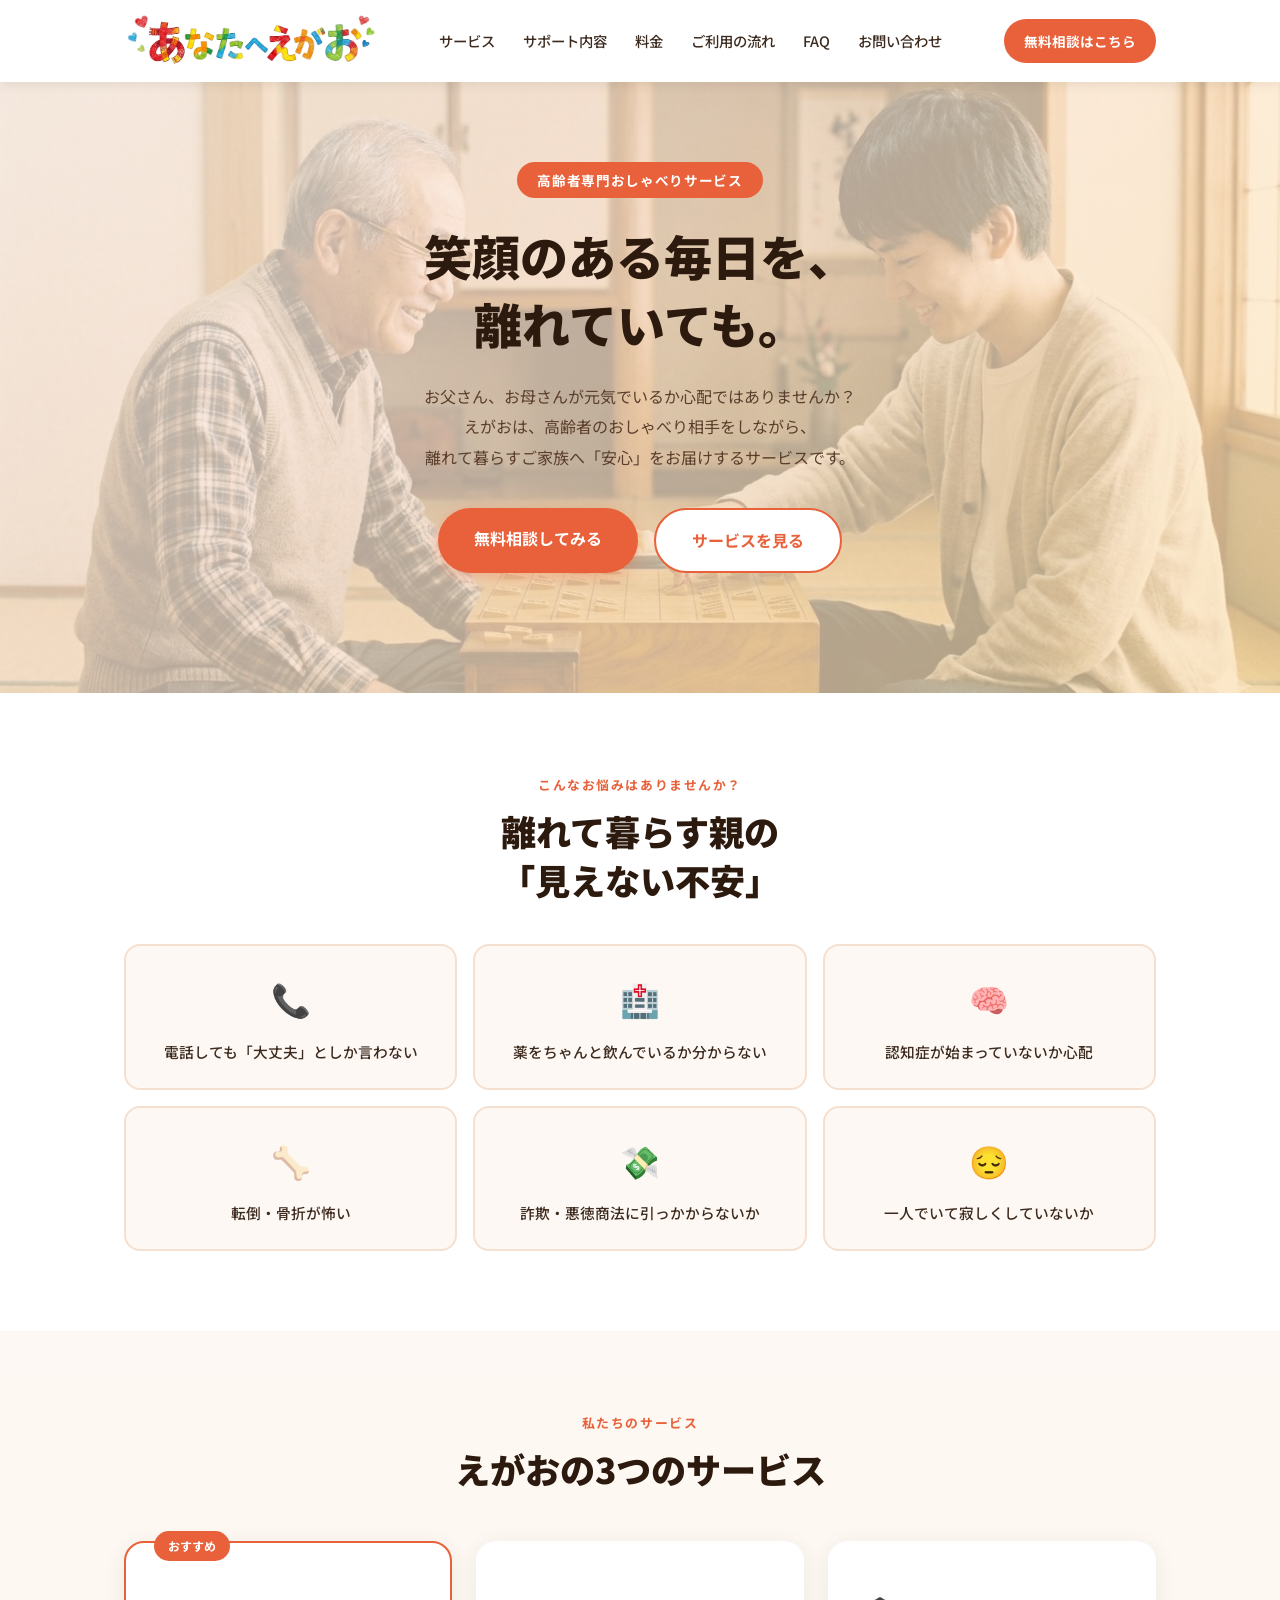
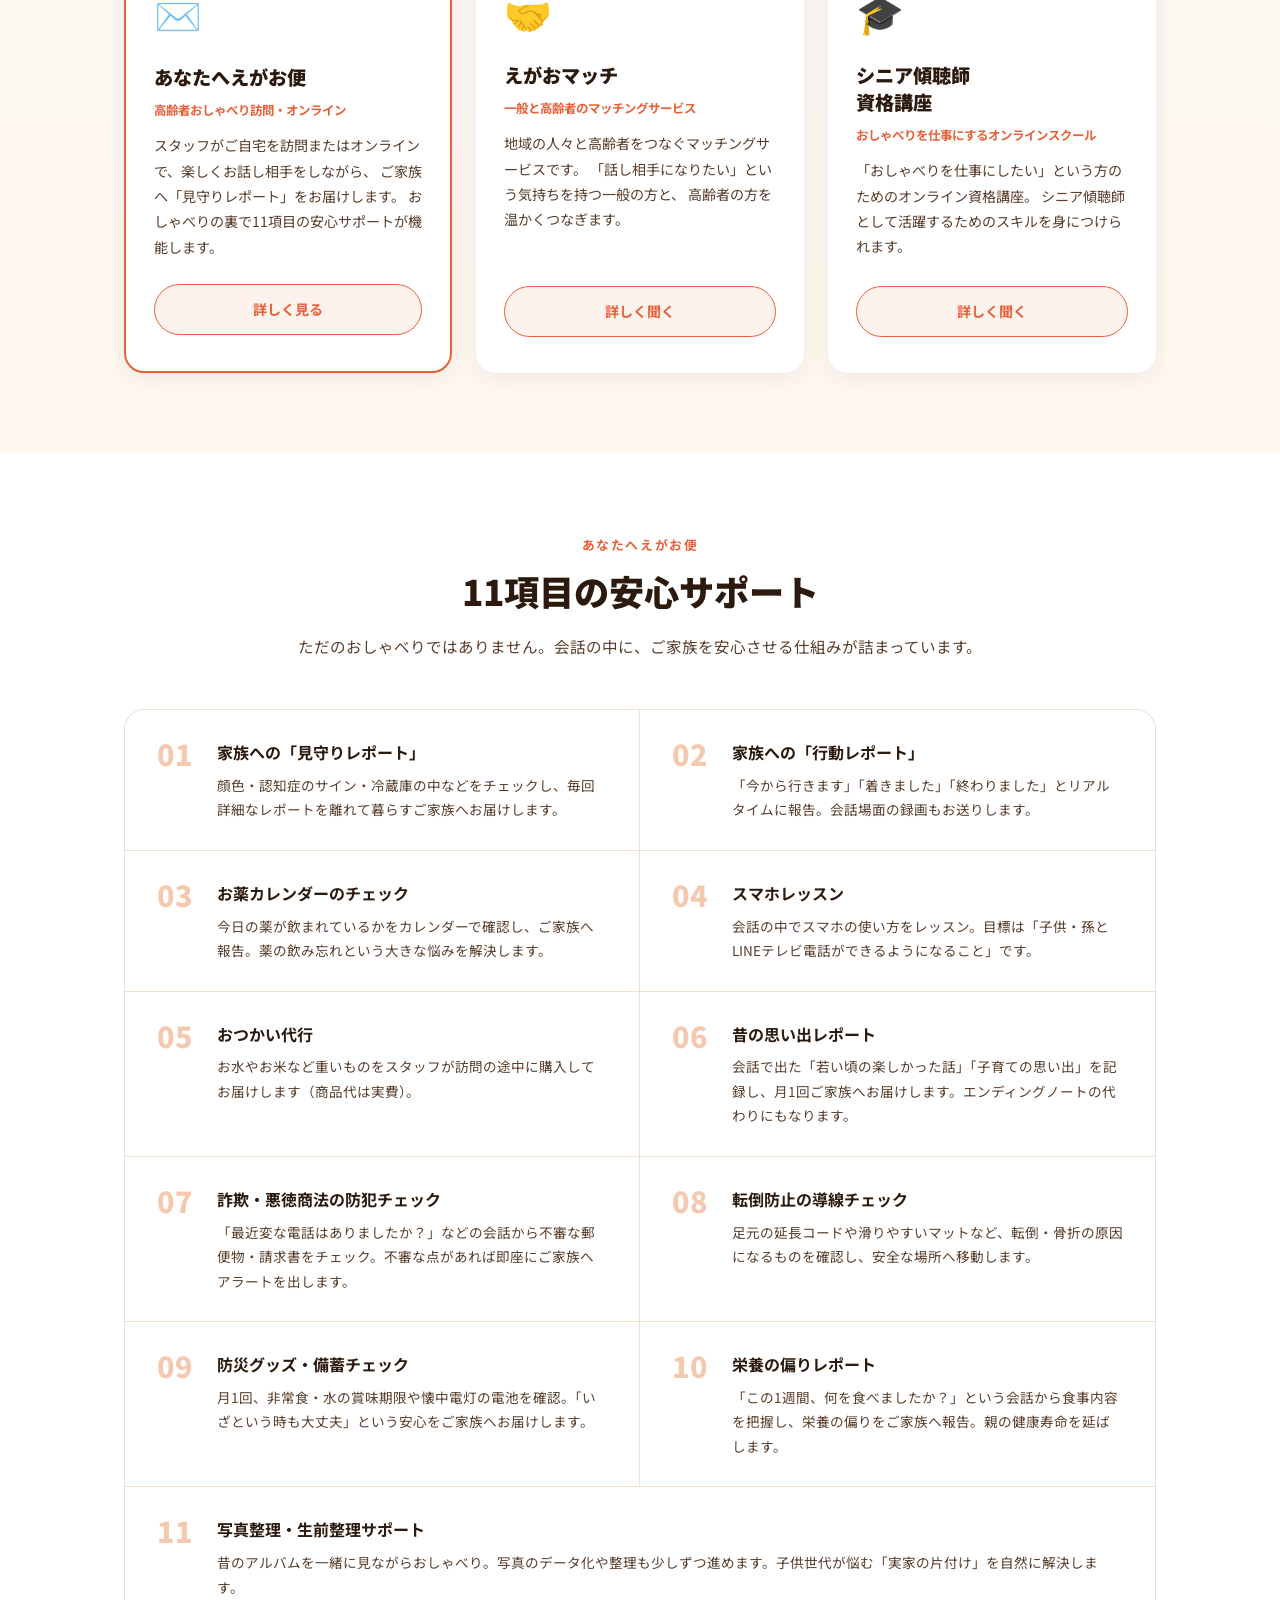
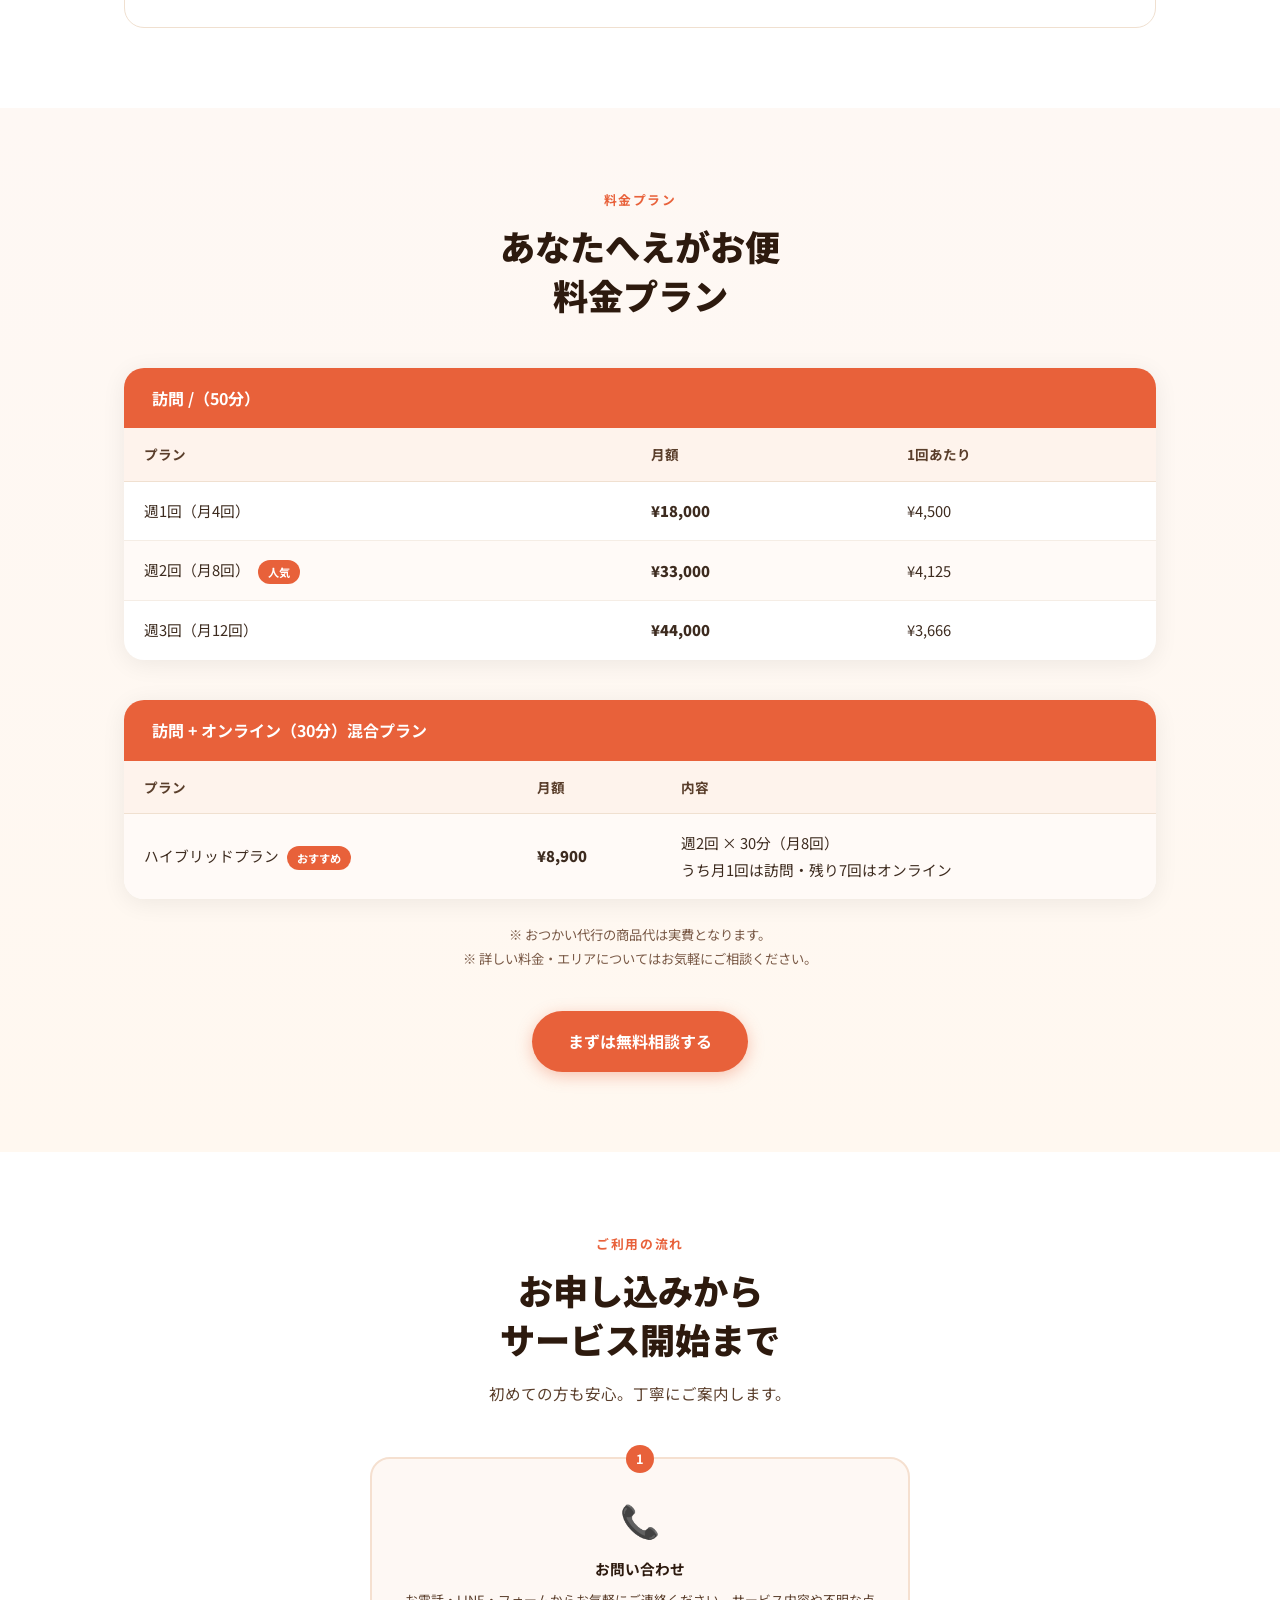
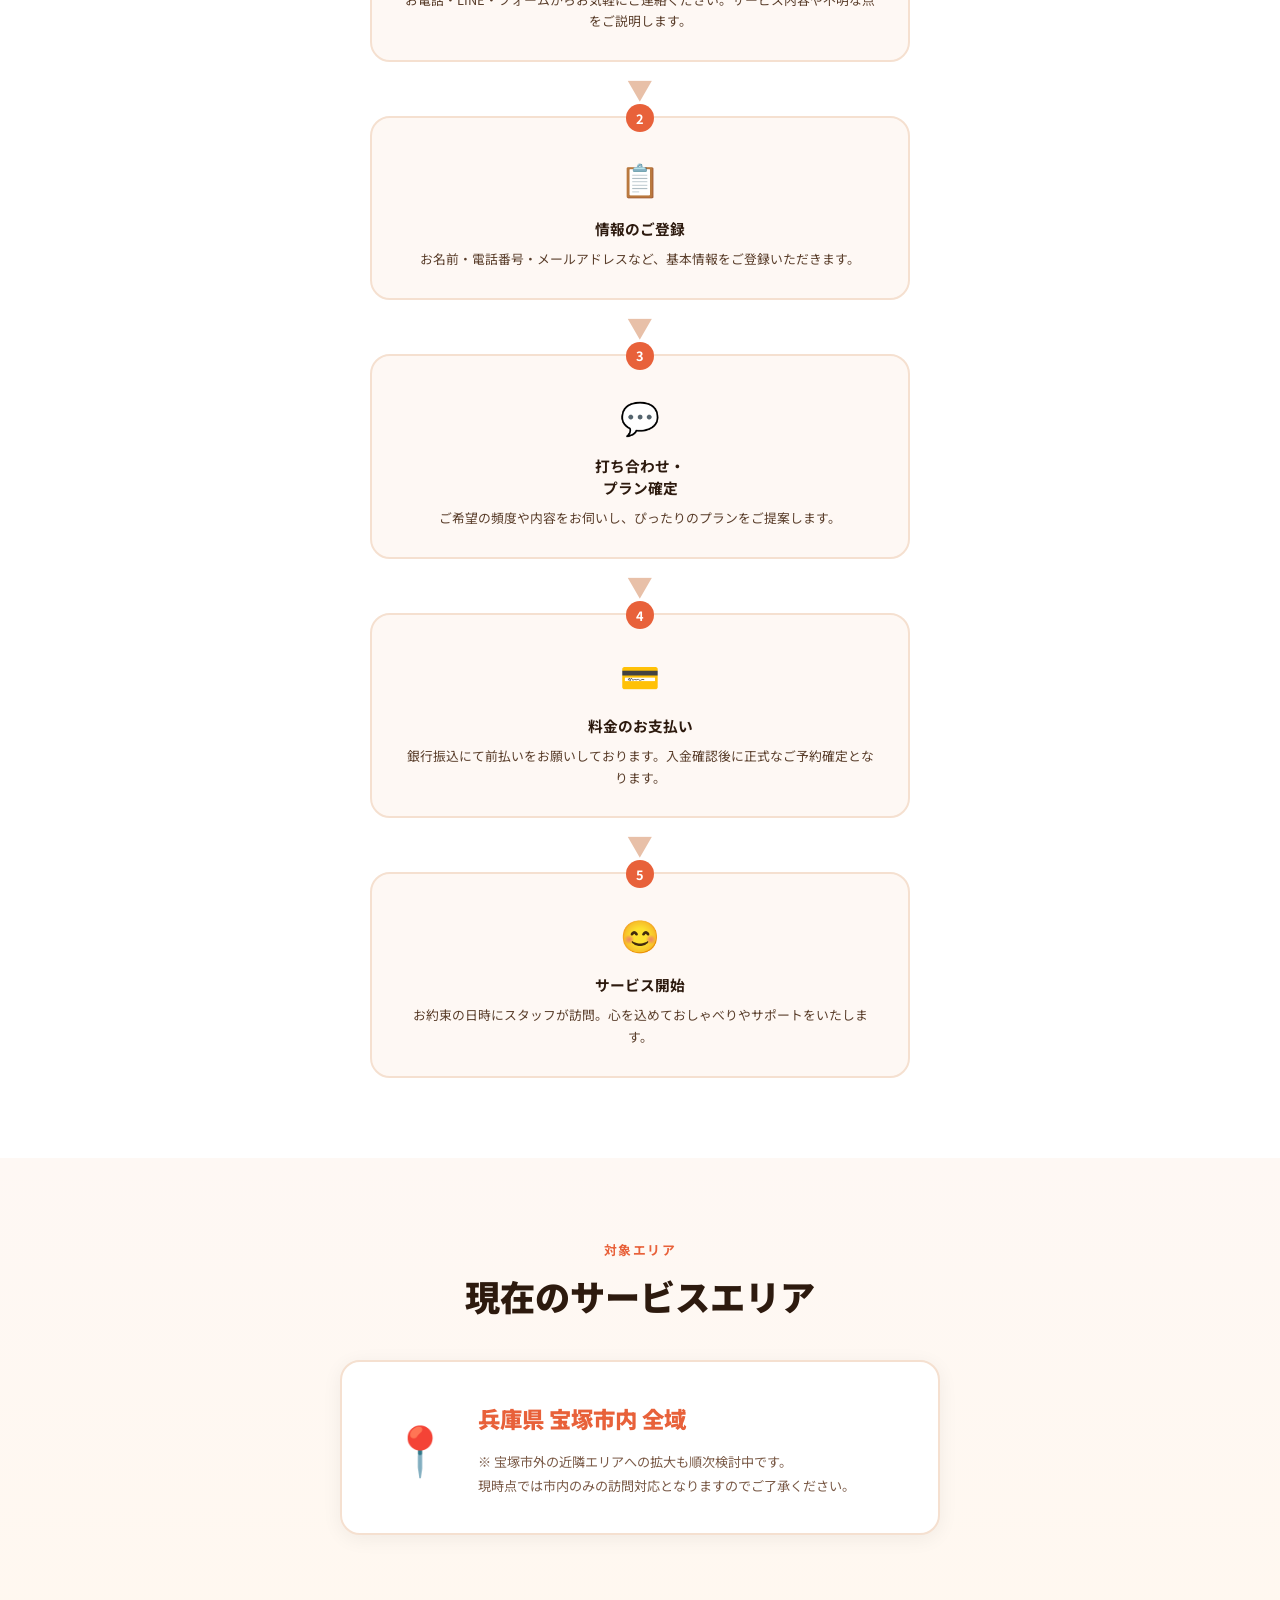
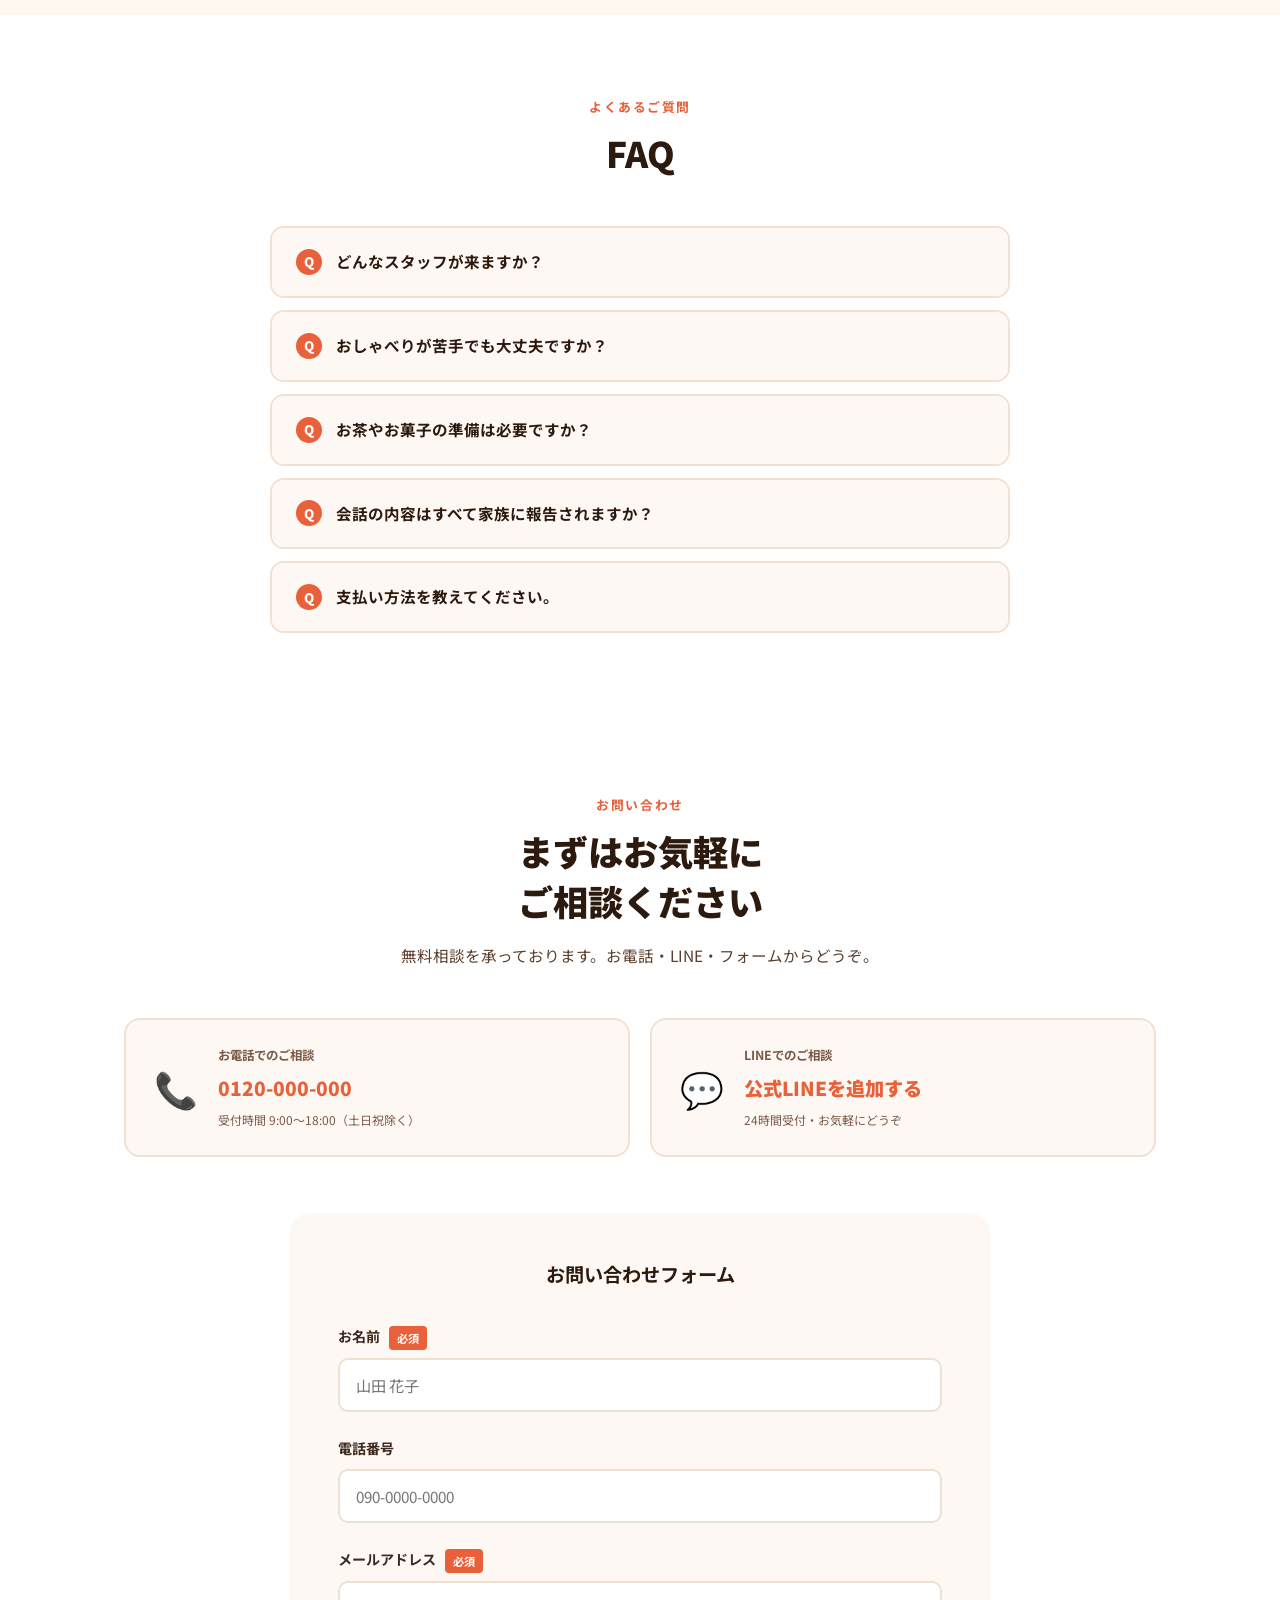
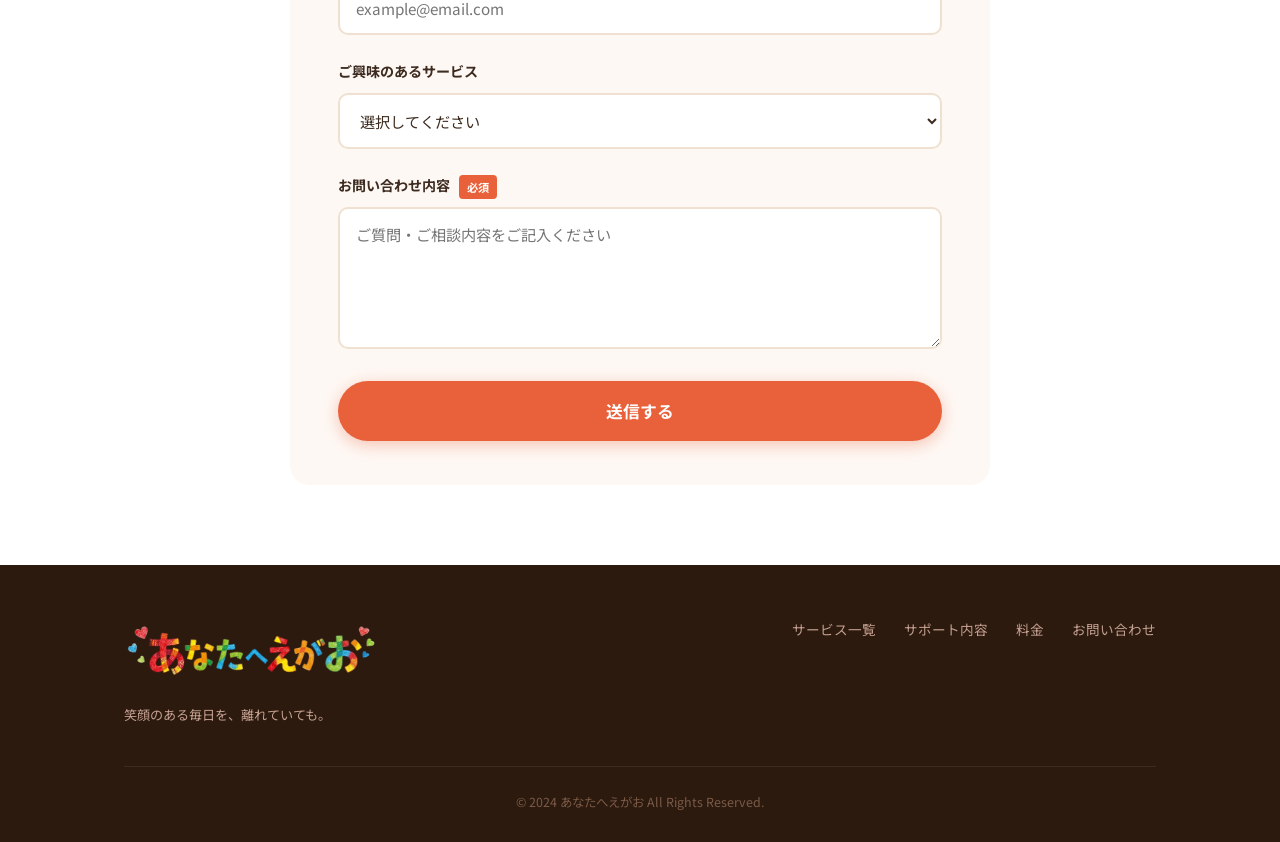
==== commit 0ae1be27: "ご利用の流れを縦並びに変更・スマホ対応改善" ====
--- a/index.html
+++ b/index.html
@@ -331,7 +331,7 @@
         <p>お電話・LINE・フォームからお気軽にご連絡ください。サービス内容や不明な点をご説明します。</p>
       </div>
 
-      <div class="flow-arrow">▶</div>
+      <div class="flow-arrow">▼</div>
 
       <div class="flow-step">
         <div class="flow-num">2</div>
@@ -340,7 +340,7 @@
         <p>お名前・電話番号・メールアドレスなど、基本情報をご登録いただきます。</p>
       </div>
 
-      <div class="flow-arrow">▶</div>
+      <div class="flow-arrow">▼</div>
 
       <div class="flow-step">
         <div class="flow-num">3</div>
@@ -349,7 +349,7 @@
         <p>ご希望の頻度や内容をお伺いし、ぴったりのプランをご提案します。</p>
       </div>
 
-      <div class="flow-arrow">▶</div>
+      <div class="flow-arrow">▼</div>
 
       <div class="flow-step">
         <div class="flow-num">4</div>
@@ -358,7 +358,7 @@
         <p>銀行振込にて前払いをお願いしております。入金確認後に正式なご予約確定となります。</p>
       </div>
 
-      <div class="flow-arrow">▶</div>
+      <div class="flow-arrow">▼</div>
 
       <div class="flow-step">
         <div class="flow-num">5</div>
--- a/style.css
+++ b/style.css
@@ -600,22 +600,22 @@
 
 .flow-steps {
   display: flex;
-  align-items: flex-start;
+  flex-direction: column;
+  align-items: center;
   gap: 0;
   margin-top: 48px;
-  flex-wrap: wrap;
-  justify-content: center;
+  max-width: 540px;
+  margin-left: auto;
+  margin-right: auto;
 }
 
 .flow-step {
   background: #fef8f4;
   border: 2px solid #f5e0d0;
   border-radius: 20px;
-  padding: 28px 20px;
-  text-align: center;
-  flex: 1;
-  min-width: 150px;
-  max-width: 200px;
+  padding: 28px 32px;
+  text-align: center;
+  width: 100%;
   position: relative;
 }
 
@@ -657,11 +657,10 @@
 }
 
 .flow-arrow {
-  font-size: 1.4rem;
+  font-size: 1.6rem;
   color: #e8c0a8;
-  align-self: center;
-  padding: 0 4px;
-  margin-top: -20px;
+  text-align: center;
+  padding: 4px 0;
 }
 
 /* ===========================
@@ -1007,19 +1006,8 @@
     grid-template-columns: 1fr;
   }
 
-  .flow-steps {
-    gap: 8px;
-  }
-
   .flow-step {
-    min-width: 130px;
-    max-width: 160px;
-    padding: 24px 14px;
-  }
-
-  .flow-arrow {
-    font-size: 1rem;
-    padding: 0 2px;
+    padding: 24px 20px;
   }
 
   .area-box {
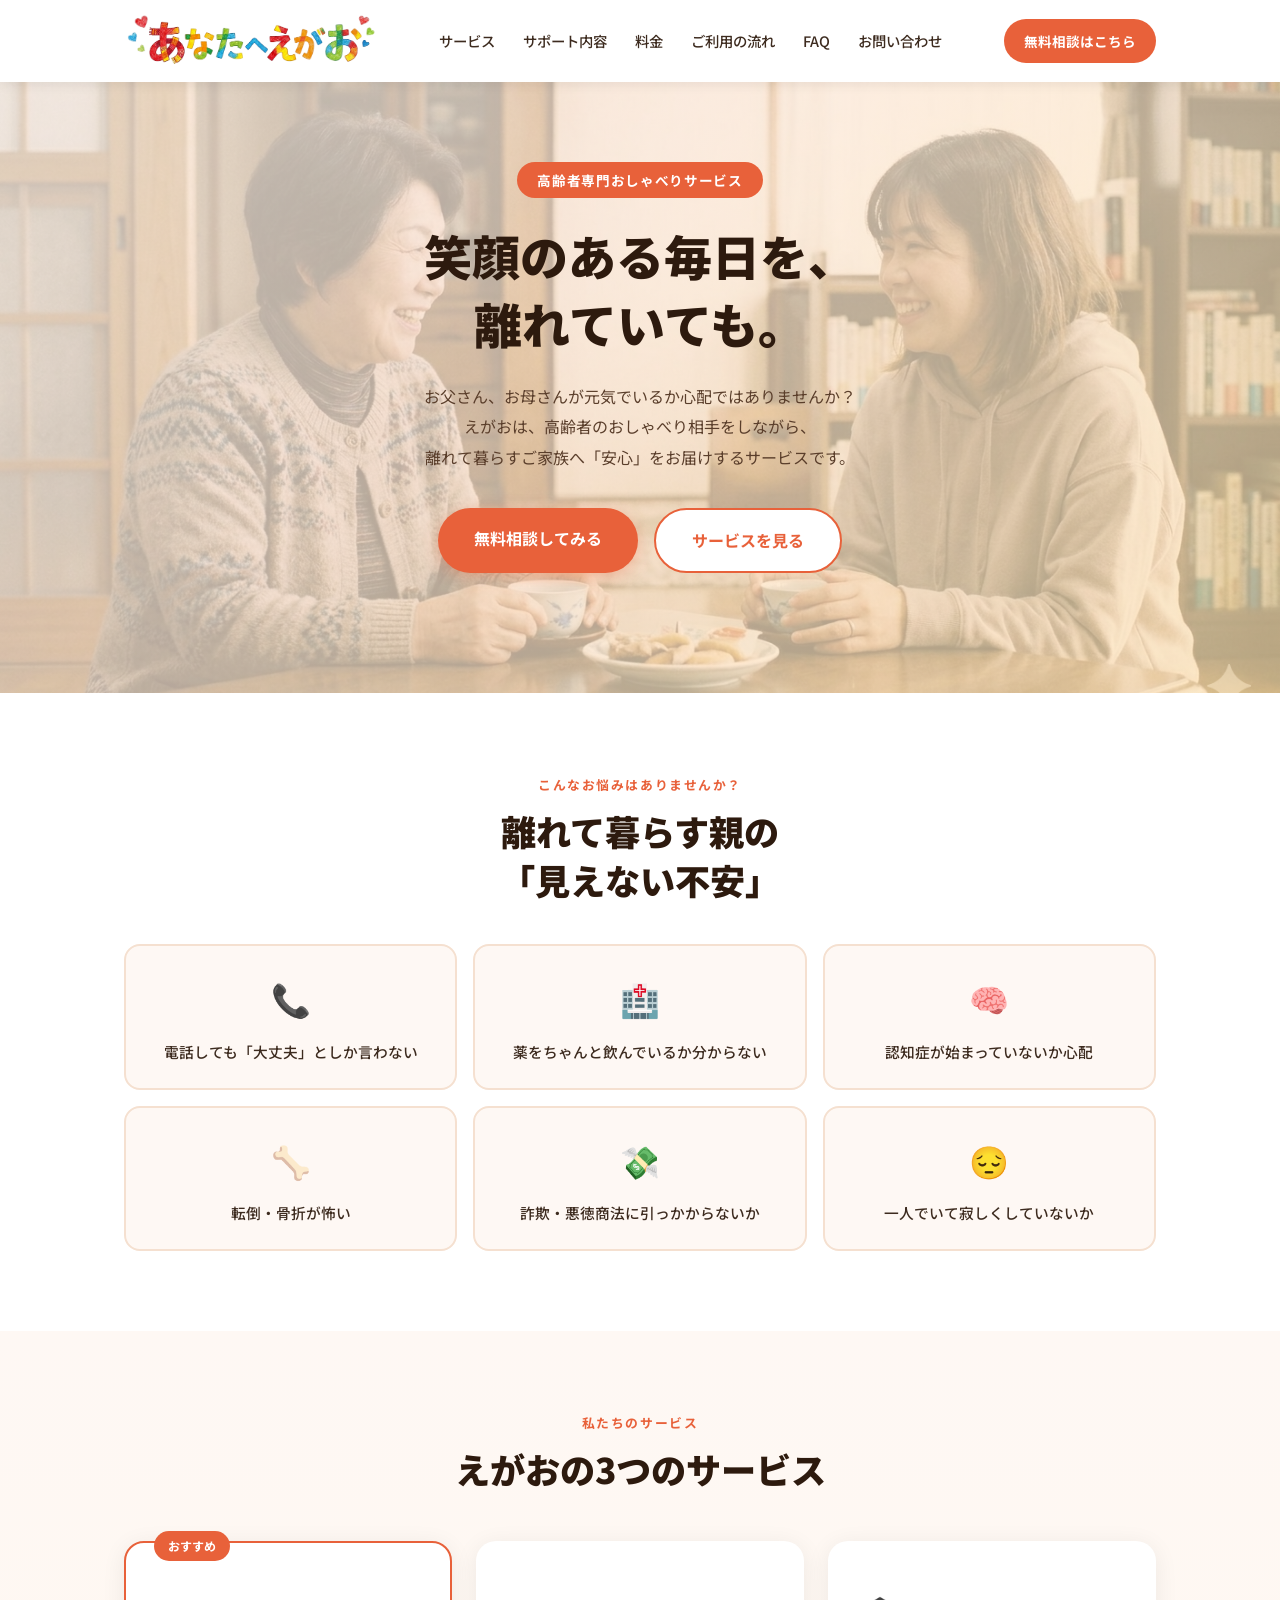
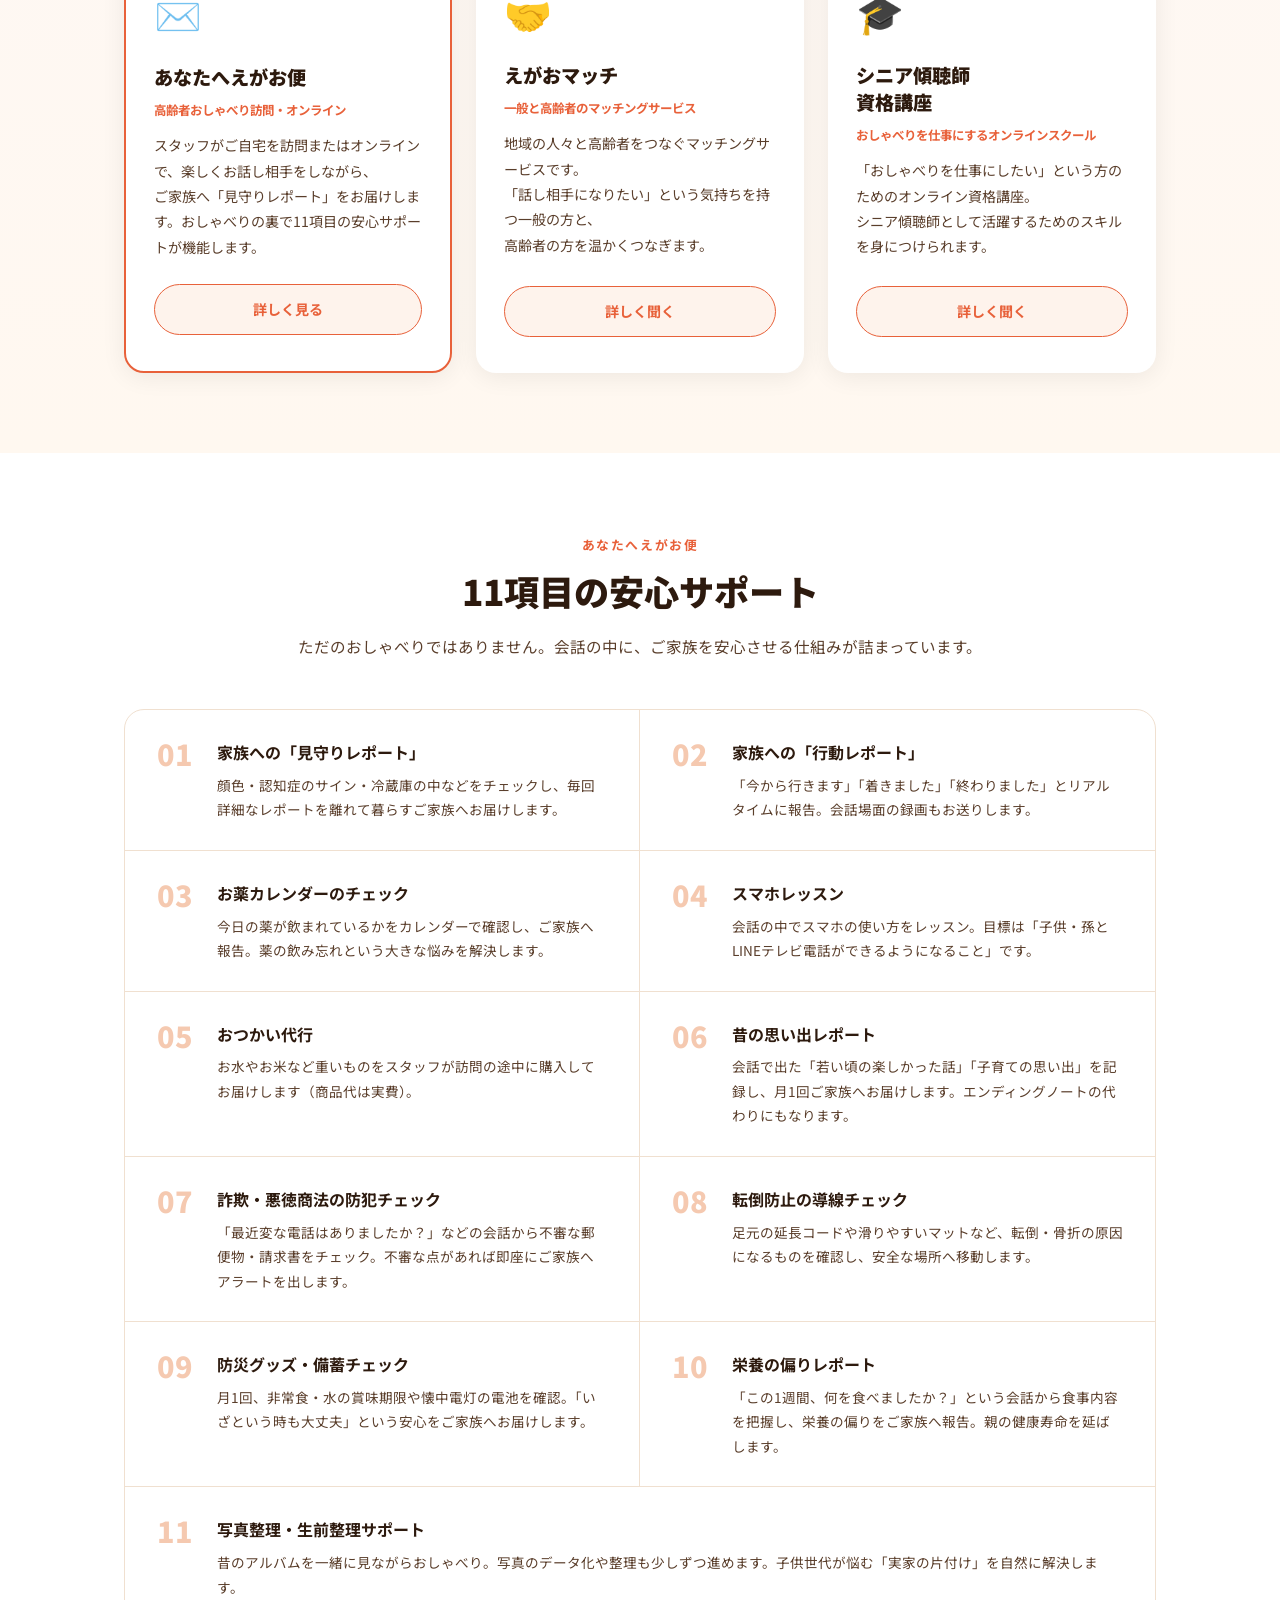
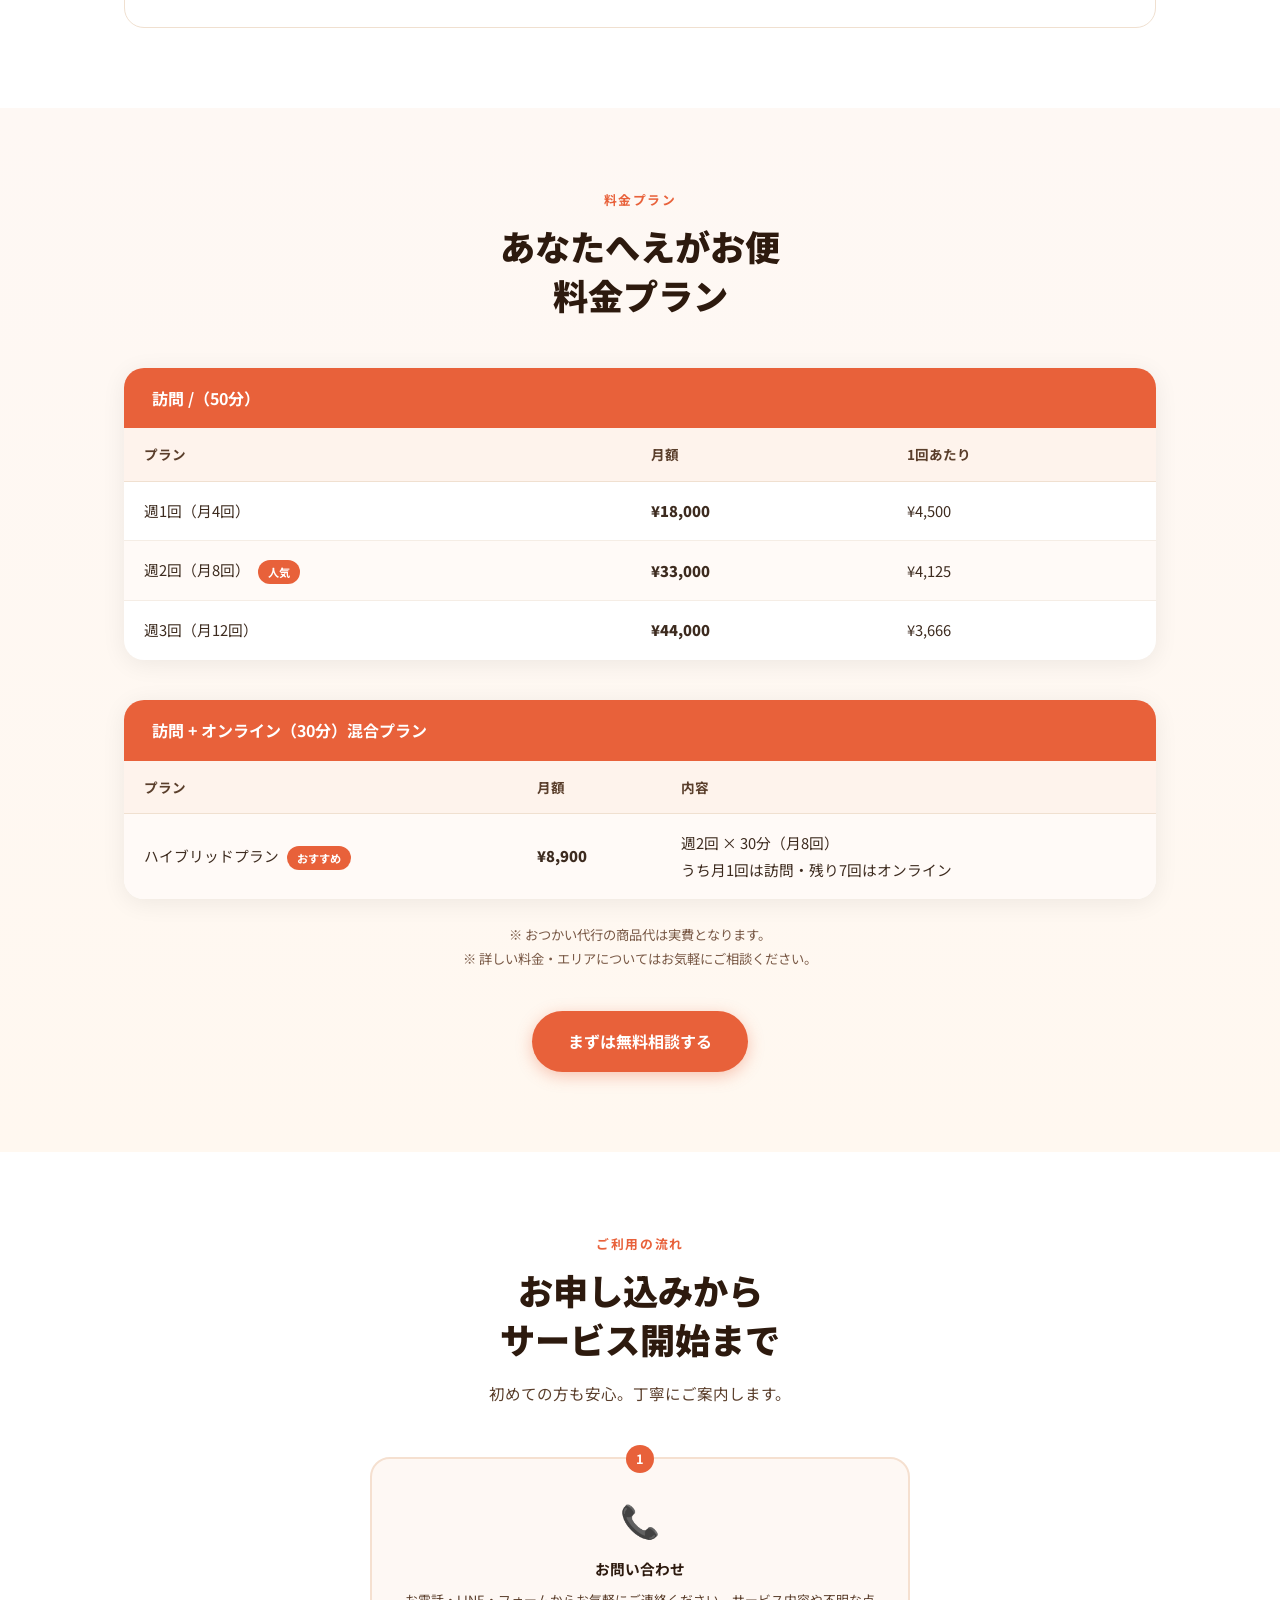
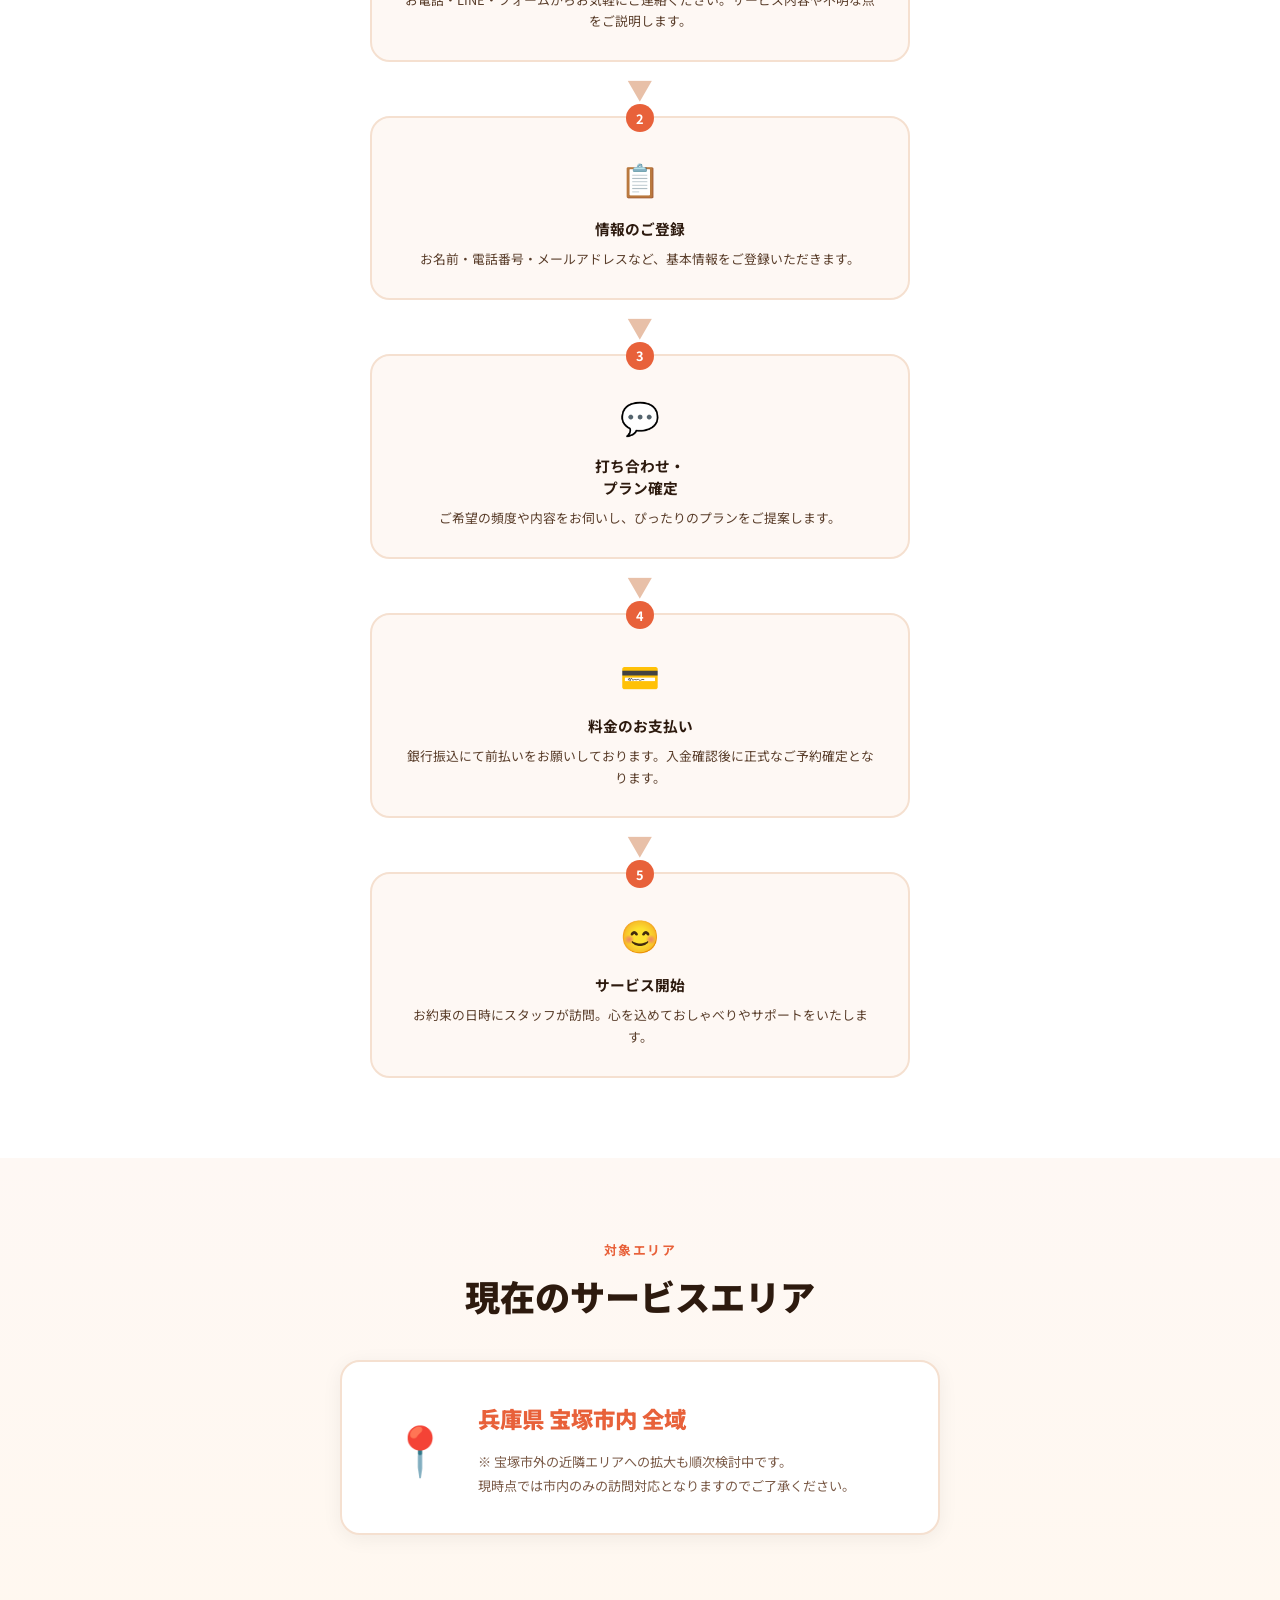
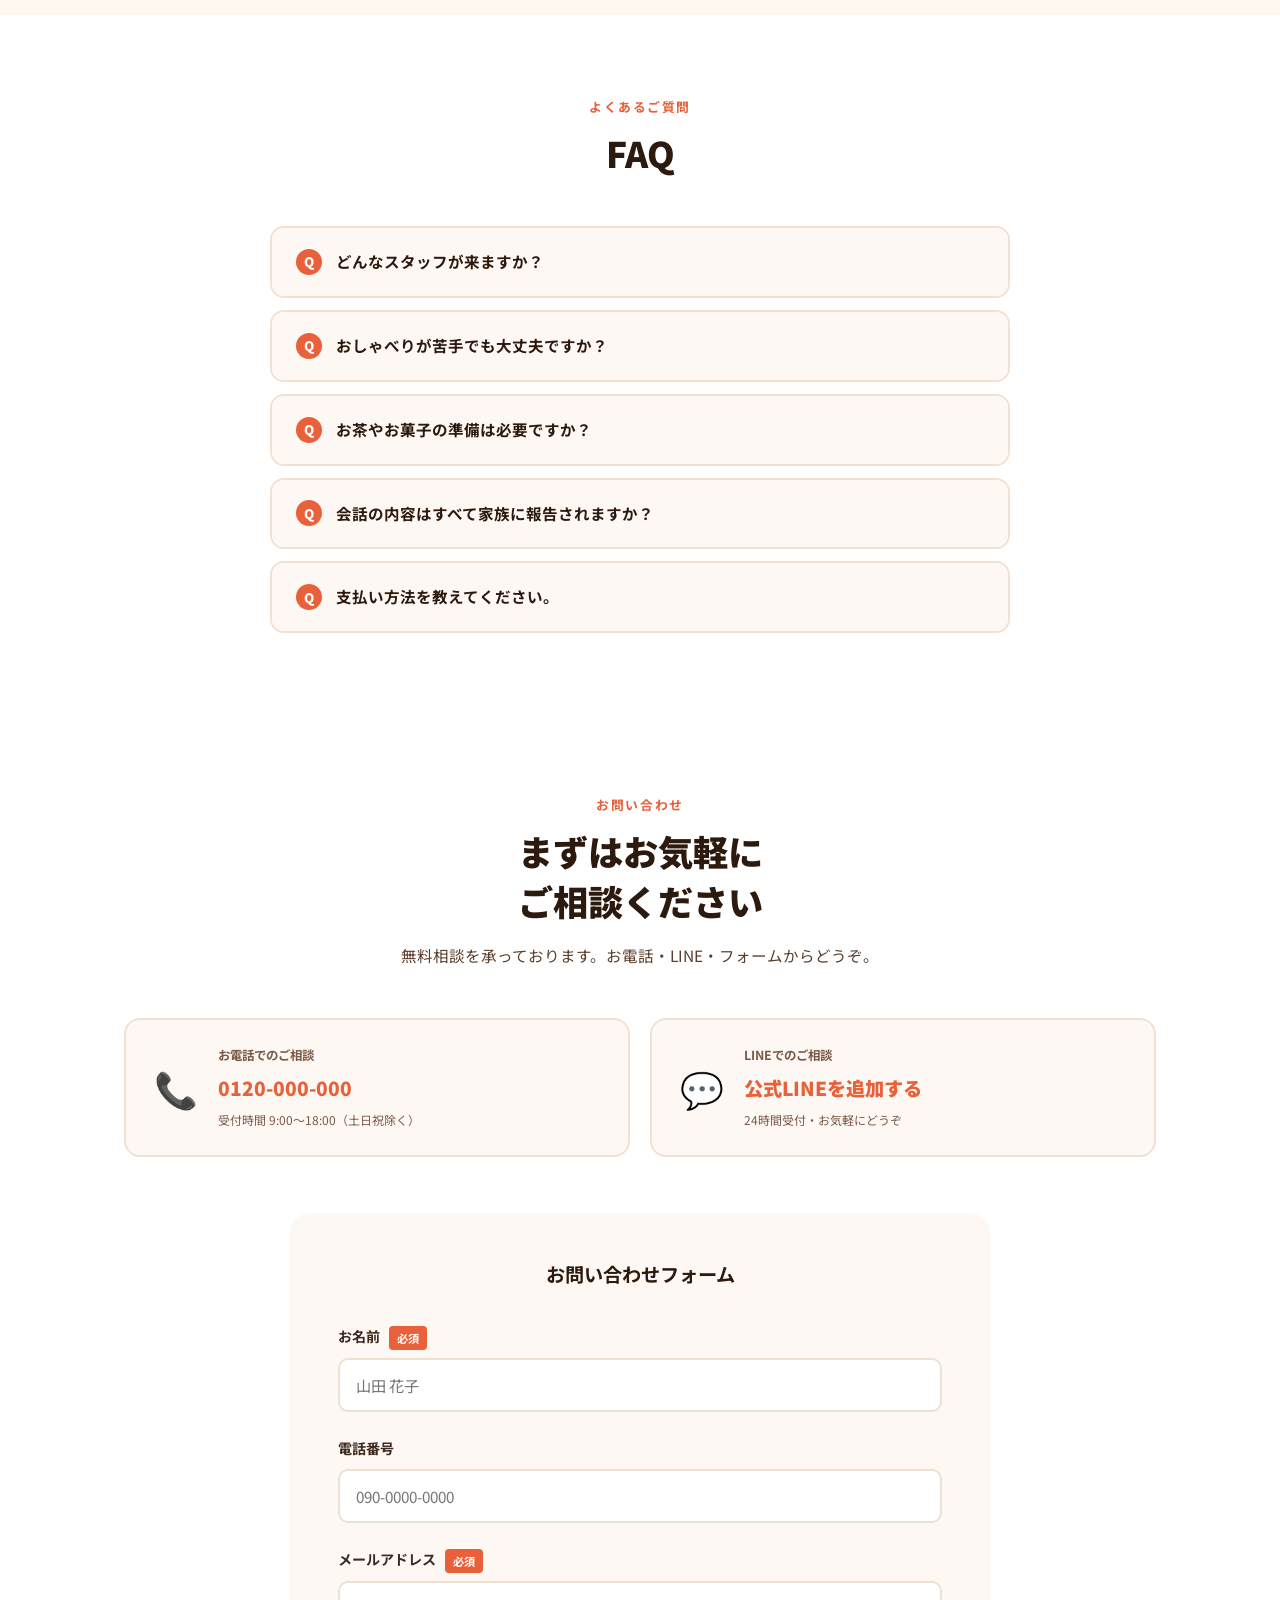
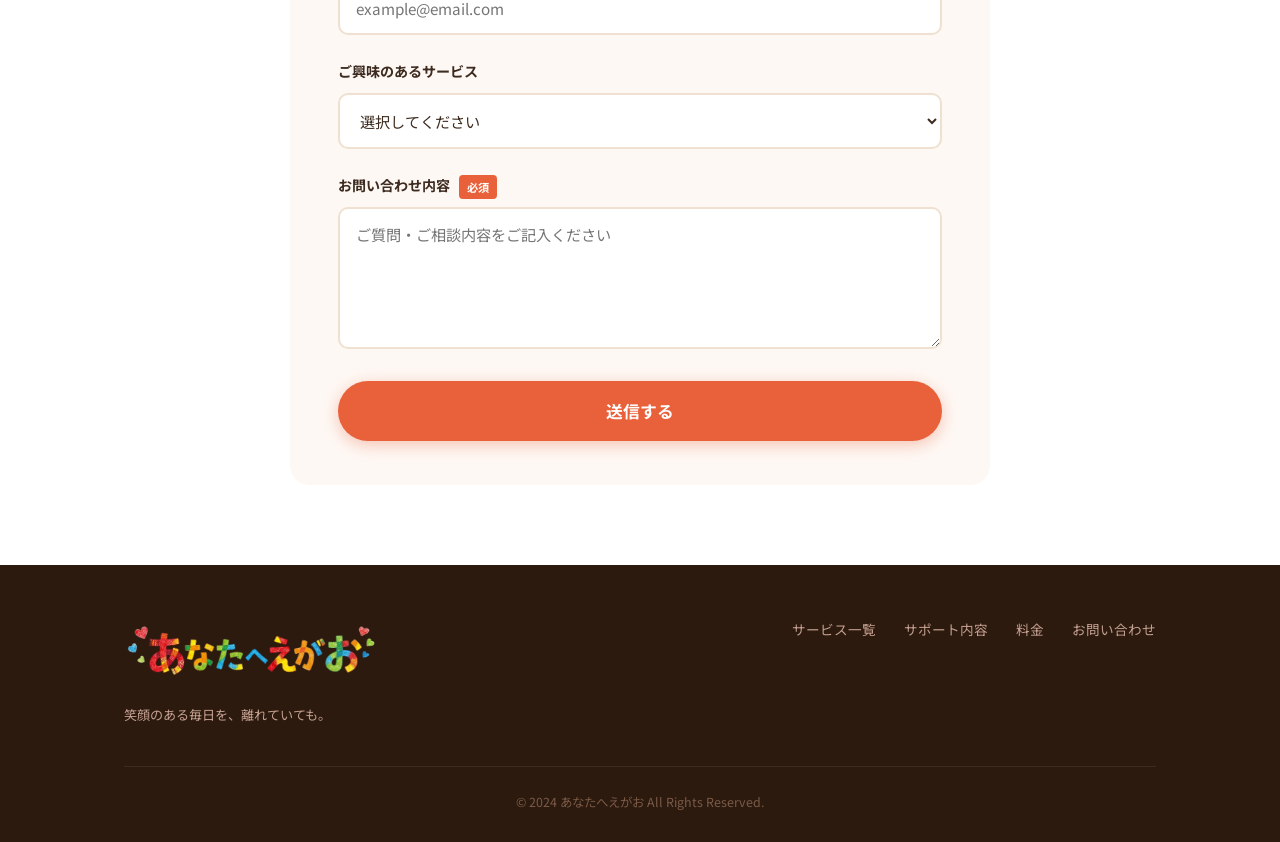
==== commit d09b185d: "スマホ用改行を全セクションに追加" ====
--- a/index.html
+++ b/index.html
@@ -55,9 +55,9 @@
       離れていても。
     </h1>
     <p class="hero-desc">
-      お父さん、お母さんが元気でいるか心配ではありませんか？<br />
-      えがおは、高齢者のおしゃべり相手をしながら、<br class="pc-br" />
-      離れて暮らすご家族へ「安心」をお届けするサービスです。
+      お父さん、お母さんが元気でいるか<br class="sp-br" />心配ではありませんか？<br />
+      えがおは、高齢者のおしゃべり相手をしながら、<br />
+      離れて暮らすご家族へ<br class="sp-br" />「安心」をお届けするサービスです。
     </p>
     <div class="hero-btns">
       <a href="#contact" class="btn-primary">無料相談してみる</a>
@@ -113,9 +113,8 @@
         <h3>あなたへえがお便</h3>
         <p class="service-tag">高齢者おしゃべり訪問・オンライン</p>
         <p class="service-desc">
-          スタッフがご自宅を訪問またはオンラインで、楽しくお話し相手をしながら、
-          ご家族へ「見守りレポート」をお届けします。
-          おしゃべりの裏で11項目の安心サポートが機能します。
+          スタッフがご自宅を訪問または<br class="sp-br" />オンラインで、楽しくお話し相手をしながら、<br />
+          ご家族へ「見守りレポート」をお届けします。<br class="sp-br" />おしゃべりの裏で11項目の<br class="sp-br" />安心サポートが機能します。
         </p>
         <a href="#features" class="btn-service">詳しく見る</a>
       </div>
@@ -125,8 +124,8 @@
         <h3>えがおマッチ</h3>
         <p class="service-tag">一般と高齢者のマッチングサービス</p>
         <p class="service-desc">
-          地域の人々と高齢者をつなぐマッチングサービスです。
-          「話し相手になりたい」という気持ちを持つ一般の方と、
+          地域の人々と高齢者をつなぐ<br class="sp-br" />マッチングサービスです。<br />
+          「話し相手になりたい」という<br class="sp-br" />気持ちを持つ一般の方と、<br />
           高齢者の方を温かくつなぎます。
         </p>
         <a href="#contact" class="btn-service">詳しく聞く</a>
@@ -137,8 +136,8 @@
         <h3>シニア傾聴師<br />資格講座</h3>
         <p class="service-tag">おしゃべりを仕事にするオンラインスクール</p>
         <p class="service-desc">
-          「おしゃべりを仕事にしたい」という方のためのオンライン資格講座。
-          シニア傾聴師として活躍するためのスキルを身につけられます。
+          「おしゃべりを仕事にしたい」という<br class="sp-br" />方のためのオンライン資格講座。<br />
+          シニア傾聴師として活躍するための<br class="sp-br" />スキルを身につけられます。
         </p>
         <a href="#contact" class="btn-service">詳しく聞く</a>
       </div>
@@ -152,7 +151,7 @@
   <div class="container">
     <p class="section-label">あなたへえがお便</p>
     <h2 class="section-title">11項目の安心サポート</h2>
-    <p class="section-desc">ただのおしゃべりではありません。会話の中に、ご家族を安心させる仕組みが詰まっています。</p>
+    <p class="section-desc">ただのおしゃべりではありません。<br class="sp-br" />会話の中に、ご家族を安心させる<br class="sp-br" />仕組みが詰まっています。</p>
 
     <div class="features-grid">
 
@@ -160,7 +159,7 @@
         <div class="feature-num">01</div>
         <div class="feature-body">
           <h4>家族への「見守りレポート」</h4>
-          <p>顔色・認知症のサイン・冷蔵庫の中などをチェックし、毎回詳細なレポートを離れて暮らすご家族へお届けします。</p>
+          <p>顔色・認知症のサイン・冷蔵庫の中などを<br class="sp-br" />チェックし、毎回詳細なレポートを<br class="sp-br" />離れて暮らすご家族へお届けします。</p>
         </div>
       </div>
 
@@ -168,7 +167,7 @@
         <div class="feature-num">02</div>
         <div class="feature-body">
           <h4>家族への「行動レポート」</h4>
-          <p>「今から行きます」「着きました」「終わりました」とリアルタイムに報告。会話場面の録画もお送りします。</p>
+          <p>「今から行きます」「着きました」<br class="sp-br" />「終わりました」とリアルタイムに報告。<br class="sp-br" />会話場面の録画もお送りします。</p>
         </div>
       </div>
 
@@ -176,7 +175,7 @@
         <div class="feature-num">03</div>
         <div class="feature-body">
           <h4>お薬カレンダーのチェック</h4>
-          <p>今日の薬が飲まれているかをカレンダーで確認し、ご家族へ報告。薬の飲み忘れという大きな悩みを解決します。</p>
+          <p>今日の薬が飲まれているかを<br class="sp-br" />カレンダーで確認し、ご家族へ報告。<br class="sp-br" />薬の飲み忘れという大きな悩みを解決します。</p>
         </div>
       </div>
 
@@ -184,7 +183,7 @@
         <div class="feature-num">04</div>
         <div class="feature-body">
           <h4>スマホレッスン</h4>
-          <p>会話の中でスマホの使い方をレッスン。目標は「子供・孫とLINEテレビ電話ができるようになること」です。</p>
+          <p>会話の中でスマホの使い方をレッスン。<br class="sp-br" />目標は「子供・孫とLINEテレビ電話が<br class="sp-br" />できるようになること」です。</p>
         </div>
       </div>
 
@@ -192,7 +191,7 @@
         <div class="feature-num">05</div>
         <div class="feature-body">
           <h4>おつかい代行</h4>
-          <p>お水やお米など重いものをスタッフが訪問の途中に購入してお届けします（商品代は実費）。</p>
+          <p>お水やお米など重いものを<br class="sp-br" />スタッフが訪問の途中に購入して<br class="sp-br" />お届けします（商品代は実費）。</p>
         </div>
       </div>
 
@@ -200,7 +199,7 @@
         <div class="feature-num">06</div>
         <div class="feature-body">
           <h4>昔の思い出レポート</h4>
-          <p>会話で出た「若い頃の楽しかった話」「子育ての思い出」を記録し、月1回ご家族へお届けします。エンディングノートの代わりにもなります。</p>
+          <p>会話で出た「若い頃の楽しかった話」<br class="sp-br" />「子育ての思い出」を記録し、<br class="sp-br" />月1回ご家族へお届けします。<br class="sp-br" />エンディングノートの代わりにもなります。</p>
         </div>
       </div>
 
@@ -208,7 +207,7 @@
         <div class="feature-num">07</div>
         <div class="feature-body">
           <h4>詐欺・悪徳商法の防犯チェック</h4>
-          <p>「最近変な電話はありましたか？」などの会話から不審な郵便物・請求書をチェック。不審な点があれば即座にご家族へアラートを出します。</p>
+          <p>「最近変な電話はありましたか？」などの<br class="sp-br" />会話から不審な郵便物・請求書をチェック。<br class="sp-br" />不審な点があれば即座に<br class="sp-br" />ご家族へアラートを出します。</p>
         </div>
       </div>
 
@@ -216,7 +215,7 @@
         <div class="feature-num">08</div>
         <div class="feature-body">
           <h4>転倒防止の導線チェック</h4>
-          <p>足元の延長コードや滑りやすいマットなど、転倒・骨折の原因になるものを確認し、安全な場所へ移動します。</p>
+          <p>足元の延長コードや滑りやすいマットなど、<br class="sp-br" />転倒・骨折の原因になるものを確認し、<br class="sp-br" />安全な場所へ移動します。</p>
         </div>
       </div>
 
@@ -224,7 +223,7 @@
         <div class="feature-num">09</div>
         <div class="feature-body">
           <h4>防災グッズ・備蓄チェック</h4>
-          <p>月1回、非常食・水の賞味期限や懐中電灯の電池を確認。「いざという時も大丈夫」という安心をご家族へお届けします。</p>
+          <p>月1回、非常食・水の賞味期限や<br class="sp-br" />懐中電灯の電池を確認。<br class="sp-br" />「いざという時も大丈夫」という<br class="sp-br" />安心をご家族へお届けします。</p>
         </div>
       </div>
 
@@ -232,7 +231,7 @@
         <div class="feature-num">10</div>
         <div class="feature-body">
           <h4>栄養の偏りレポート</h4>
-          <p>「この1週間、何を食べましたか？」という会話から食事内容を把握し、栄養の偏りをご家族へ報告。親の健康寿命を延ばします。</p>
+          <p>「この1週間、何を食べましたか？」という<br class="sp-br" />会話から食事内容を把握し、<br class="sp-br" />栄養の偏りをご家族へ報告。<br class="sp-br" />親の健康寿命を延ばします。</p>
         </div>
       </div>
 
@@ -240,7 +239,7 @@
         <div class="feature-num">11</div>
         <div class="feature-body">
           <h4>写真整理・生前整理サポート</h4>
-          <p>昔のアルバムを一緒に見ながらおしゃべり。写真のデータ化や整理も少しずつ進めます。子供世代が悩む「実家の片付け」を自然に解決します。</p>
+          <p>昔のアルバムを一緒に見ながらおしゃべり。<br class="sp-br" />写真のデータ化や整理も少しずつ進めます。<br class="sp-br" />子供世代が悩む「実家の片付け」を<br class="sp-br" />自然に解決します。</p>
         </div>
       </div>
 
@@ -328,7 +327,7 @@
         <div class="flow-num">1</div>
         <div class="flow-icon">📞</div>
         <h4>お問い合わせ</h4>
-        <p>お電話・LINE・フォームからお気軽にご連絡ください。サービス内容や不明な点をご説明します。</p>
+        <p>お電話・LINE・フォームから<br class="sp-br" />お気軽にご連絡ください。<br class="sp-br" />サービス内容や不明な点をご説明します。</p>
       </div>
 
       <div class="flow-arrow">▼</div>
@@ -337,7 +336,7 @@
         <div class="flow-num">2</div>
         <div class="flow-icon">📋</div>
         <h4>情報のご登録</h4>
-        <p>お名前・電話番号・メールアドレスなど、基本情報をご登録いただきます。</p>
+        <p>お名前・電話番号・メールアドレスなど、<br class="sp-br" />基本情報をご登録いただきます。</p>
       </div>
 
       <div class="flow-arrow">▼</div>
@@ -355,7 +354,7 @@
         <div class="flow-num">4</div>
         <div class="flow-icon">💳</div>
         <h4>料金のお支払い</h4>
-        <p>銀行振込にて前払いをお願いしております。入金確認後に正式なご予約確定となります。</p>
+        <p>銀行振込にて前払いを<br class="sp-br" />お願いしております。<br class="sp-br" />入金確認後に正式なご予約確定となります。</p>
       </div>
 
       <div class="flow-arrow">▼</div>
@@ -364,7 +363,7 @@
         <div class="flow-num">5</div>
         <div class="flow-icon">😊</div>
         <h4>サービス開始</h4>
-        <p>お約束の日時にスタッフが訪問。心を込めておしゃべりやサポートをいたします。</p>
+        <p>お約束の日時にスタッフが訪問。<br class="sp-br" />心を込めておしゃべりや<br class="sp-br" />サポートをいたします。</p>
       </div>
 
     </div>
@@ -395,12 +394,12 @@
 
       <details class="faq-item">
         <summary class="faq-q">どんなスタッフが来ますか？</summary>
-        <p class="faq-a">当社の研修を受けた、傾聴スキルを持つスタッフが伺います。プライバシーを厳守し、安心してお話しいただけるよう誠実に対応いたします。</p>
+        <p class="faq-a">当社の研修を受けた、傾聴スキルを持つ<br class="sp-br" />スタッフが伺います。プライバシーを厳守し、<br class="sp-br" />安心してお話しいただけるよう<br class="sp-br" />誠実に対応いたします。</p>
       </details>
 
       <details class="faq-item">
         <summary class="faq-q">おしゃべりが苦手でも大丈夫ですか？</summary>
-        <p class="faq-a">もちろん大丈夫です。スタッフがお客様のペースに合わせてお話を引き出しますので、無理に話す必要はありません。ふと思い出したことなど、なんでも自由にお話しください。</p>
+        <p class="faq-a">もちろん大丈夫です。<br class="sp-br" />スタッフがお客様のペースに合わせて<br class="sp-br" />お話を引き出しますので、<br class="sp-br" />無理に話す必要はありません。<br class="sp-br" />ふと思い出したことなど、<br class="sp-br" />なんでも自由にお話しください。</p>
       </details>
 
       <details class="faq-item">
@@ -410,12 +409,12 @@
 
       <details class="faq-item">
         <summary class="faq-q">会話の内容はすべて家族に報告されますか？</summary>
-        <p class="faq-a">ご家族へは「お元気に過ごされていたか」「健康状態に変化はないか」といった見守り内容を報告します。会話の内容は尊厳を守るためプライバシーに十分配慮いたします。</p>
+        <p class="faq-a">ご家族へは「お元気に過ごされていたか」<br class="sp-br" />「健康状態に変化はないか」といった<br class="sp-br" />見守り内容を報告します。<br class="sp-br" />会話の内容は尊厳を守るため<br class="sp-br" />プライバシーに十分配慮いたします。</p>
       </details>
 
       <details class="faq-item">
         <summary class="faq-q">支払い方法を教えてください。</summary>
-        <p class="faq-a">銀行振込による前払い方式を採用しております。詳細はお申し込み時にご案内いたします。</p>
+        <p class="faq-a">銀行振込による前払い方式を<br class="sp-br" />採用しております。<br class="sp-br" />詳細はお申し込み時にご案内いたします。</p>
       </details>
 
     </div>
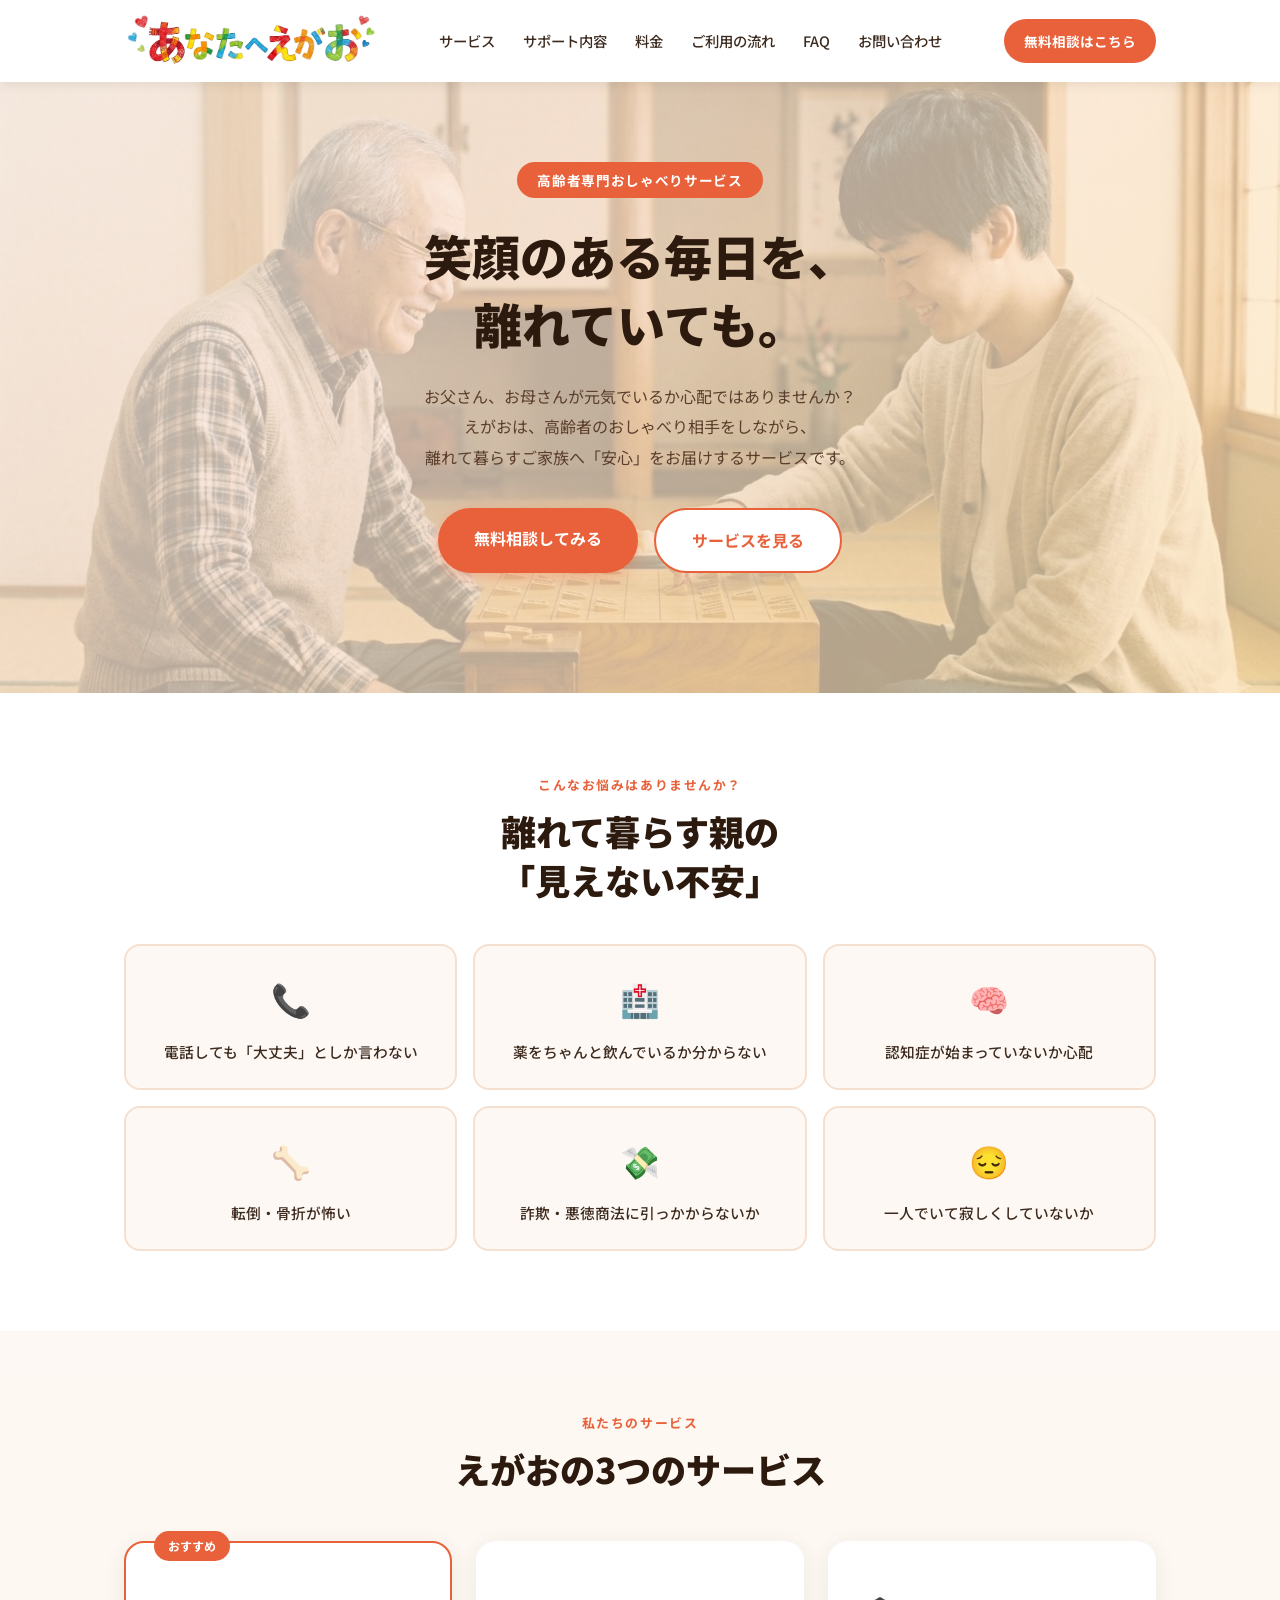
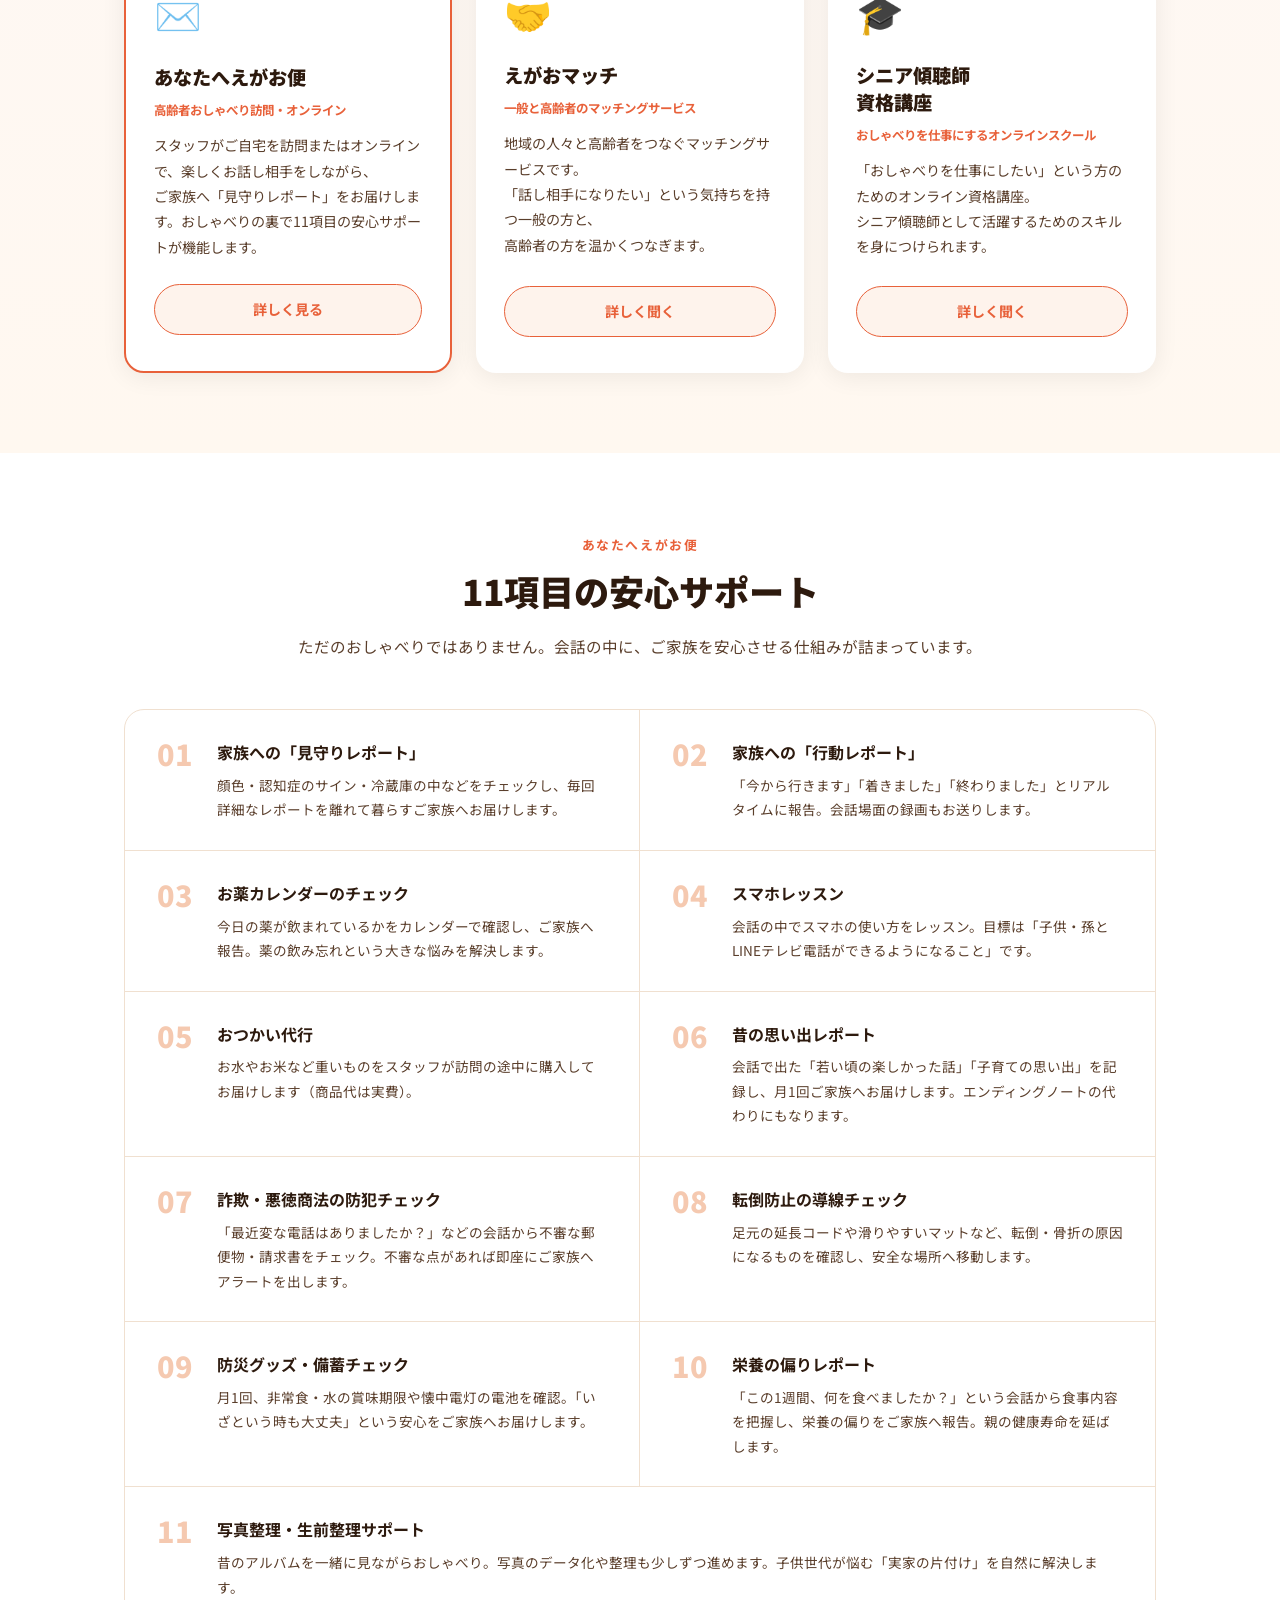
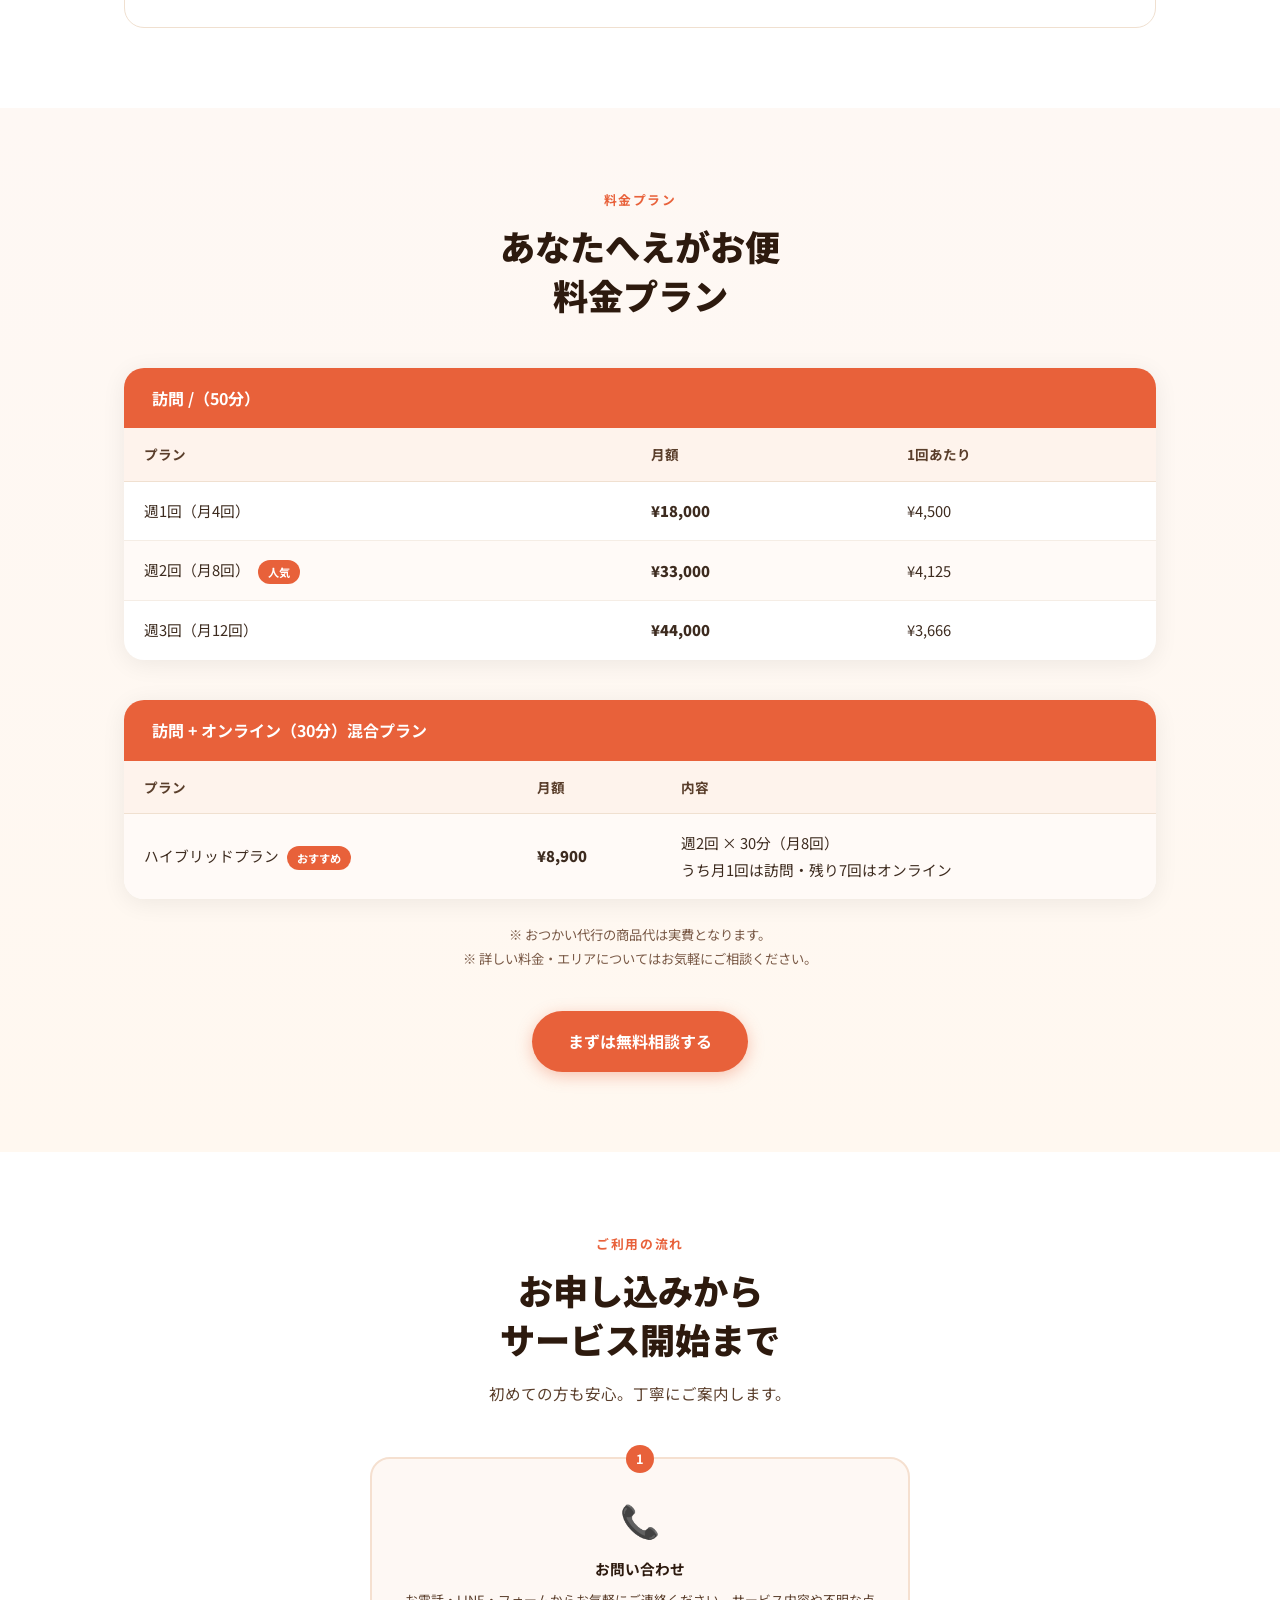
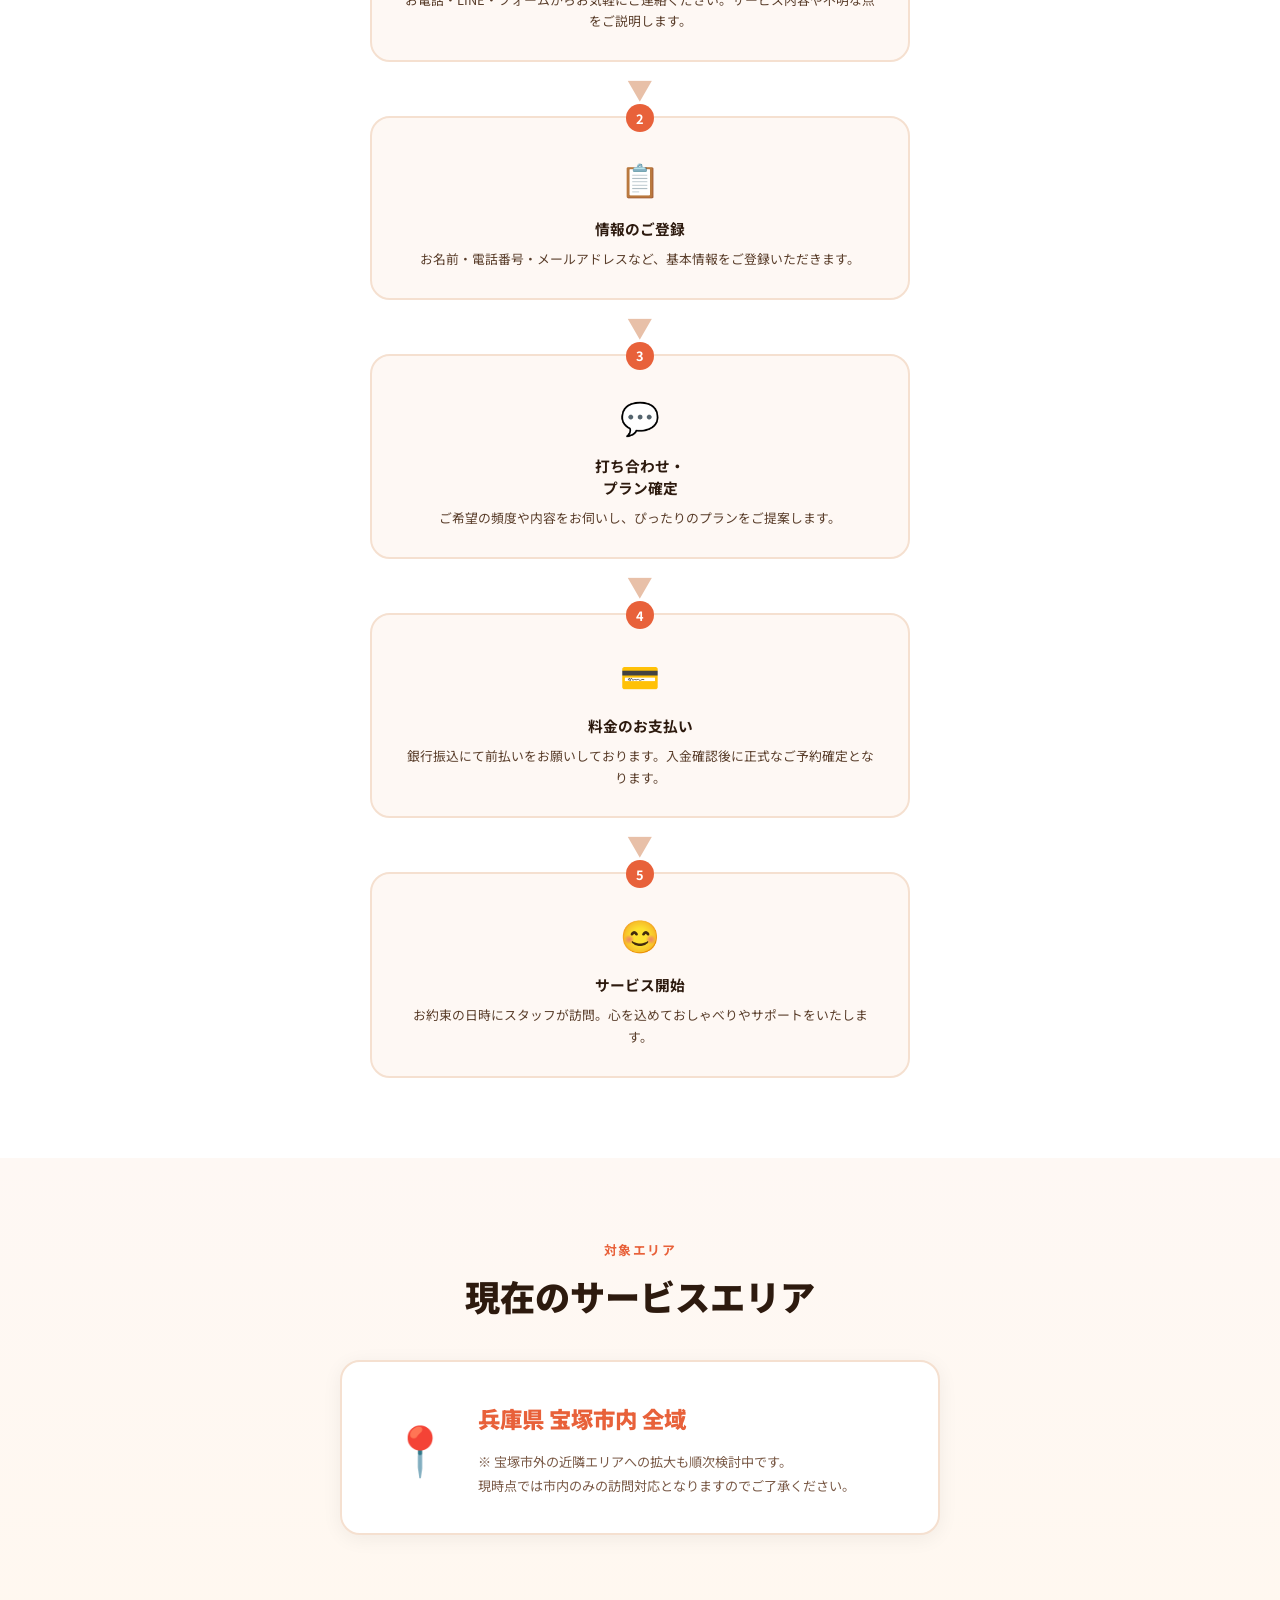
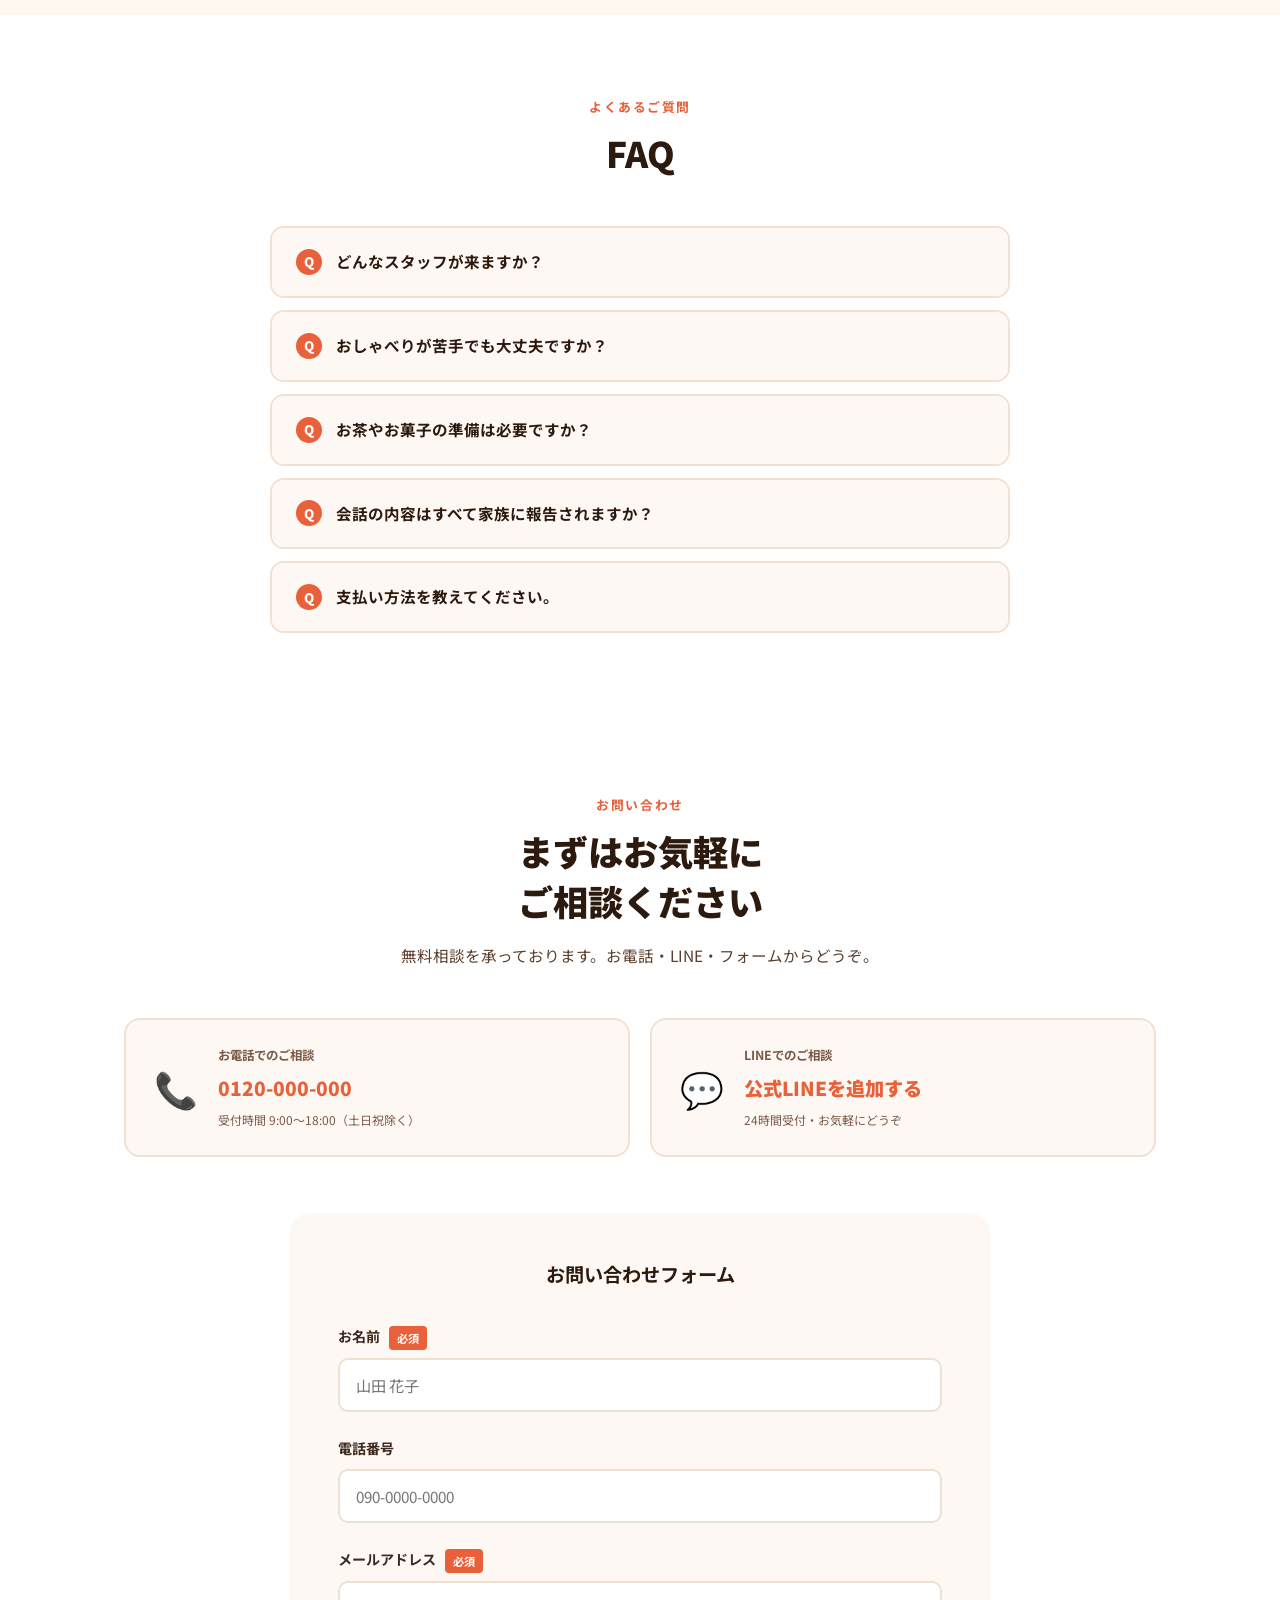
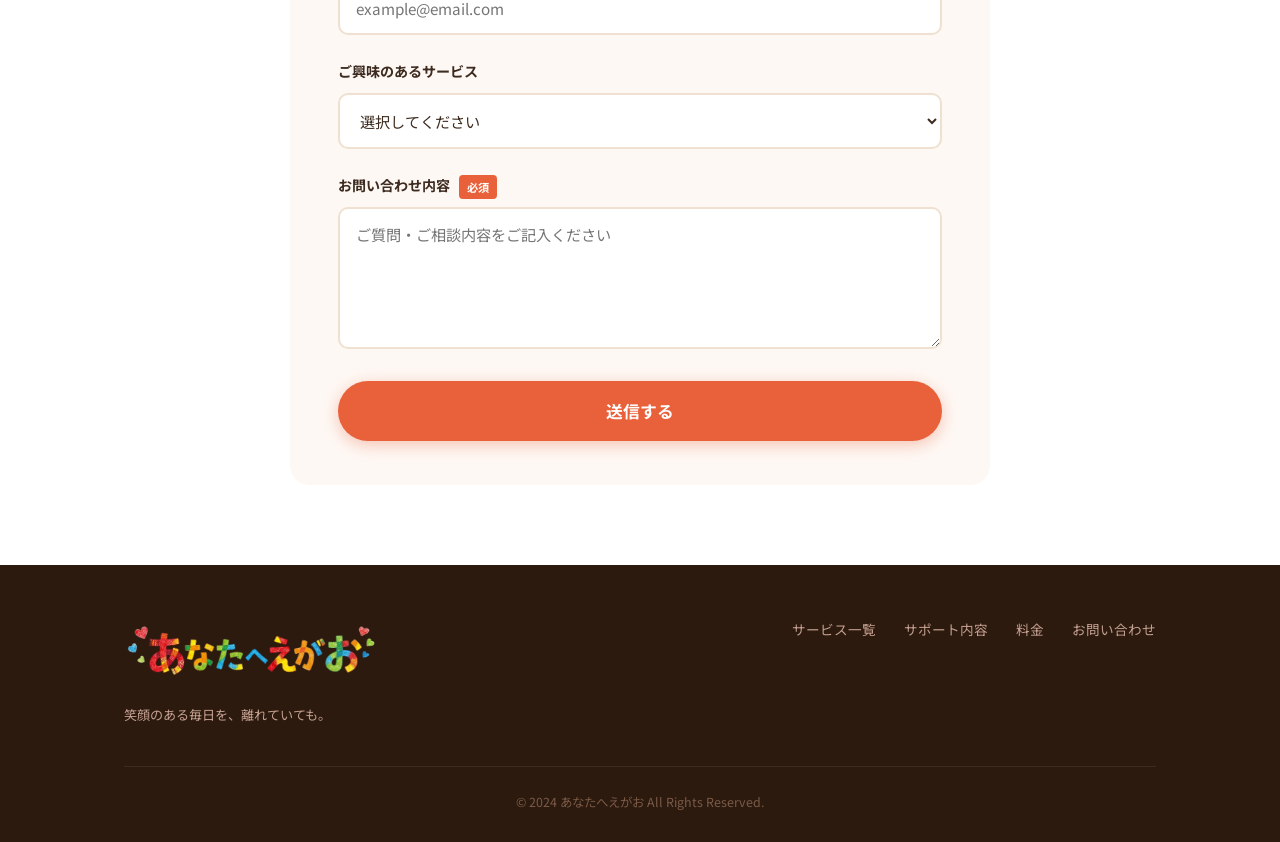
==== commit 611427d9: "423px対応：料金テーブルをカード形式に変換・padding調整" ====
--- a/index.html
+++ b/index.html
@@ -267,19 +267,19 @@
           </thead>
           <tbody>
             <tr>
-              <td>週1回（月4回）</td>
-              <td class="price-amount">¥18,000</td>
-              <td>¥4,500</td>
+              <td data-label="プラン">週1回（月4回）</td>
+              <td class="price-amount" data-label="月額">¥18,000</td>
+              <td data-label="1回あたり">¥4,500</td>
             </tr>
             <tr class="price-popular">
-              <td>週2回（月8回）<span class="popular-badge">人気</span></td>
-              <td class="price-amount">¥33,000</td>
-              <td>¥4,125</td>
+              <td data-label="プラン">週2回（月8回）<span class="popular-badge">人気</span></td>
+              <td class="price-amount" data-label="月額">¥33,000</td>
+              <td data-label="1回あたり">¥4,125</td>
             </tr>
             <tr>
-              <td>週3回（月12回）</td>
-              <td class="price-amount">¥44,000</td>
-              <td>¥3,666</td>
+              <td data-label="プラン">週3回（月12回）</td>
+              <td class="price-amount" data-label="月額">¥44,000</td>
+              <td data-label="1回あたり">¥3,666</td>
             </tr>
           </tbody>
         </table>
@@ -297,9 +297,9 @@
           </thead>
           <tbody>
             <tr class="price-popular">
-              <td>ハイブリッドプラン<span class="popular-badge">おすすめ</span></td>
-              <td class="price-amount">¥8,900</td>
-              <td>週2回 × 30分（月8回）<br />うち月1回は訪問・残り7回はオンライン</td>
+              <td data-label="プラン">ハイブリッドプラン<span class="popular-badge">おすすめ</span></td>
+              <td class="price-amount" data-label="月額">¥8,900</td>
+              <td data-label="内容">週2回 × 30分（月8回）<br />うち月1回は訪問・残り7回はオンライン</td>
             </tr>
           </tbody>
         </table>
--- a/style.css
+++ b/style.css
@@ -1028,6 +1028,72 @@
     padding: 12px 12px;
     font-size: 0.82rem;
   }
+}
+
+/* 423px専用：テーブルをカード形式に変換 */
+@media (max-width: 480px) {
+  .container {
+    padding: 0 16px;
+  }
+
+  .price-table thead {
+    display: none;
+  }
+
+  .price-table,
+  .price-table tbody,
+  .price-table tr,
+  .price-table td {
+    display: block;
+    width: 100%;
+  }
+
+  .price-table tr {
+    background: #fef8f4;
+    border: 1.5px solid #f5e0d0;
+    border-radius: 14px;
+    margin-bottom: 12px;
+    padding: 16px;
+    border-bottom: 1.5px solid #f5e0d0 !important;
+  }
+
+  .price-table tr.price-popular {
+    background: #fff8f4;
+    border-color: #e8613a;
+  }
+
+  .price-table td {
+    border: none;
+    padding: 4px 0;
+    font-size: 0.9rem;
+    display: flex;
+    align-items: baseline;
+    gap: 8px;
+  }
+
+  .price-table td::before {
+    content: attr(data-label) "：";
+    font-size: 0.72rem;
+    color: #7a5a47;
+    font-weight: 700;
+    white-space: nowrap;
+    flex-shrink: 0;
+  }
+
+  .price-table td.price-amount {
+    font-size: 1.3rem;
+    font-weight: 900;
+    color: #e8613a;
+  }
+
+  .price-block-title {
+    font-size: 0.9rem;
+    padding: 14px 20px;
+  }
+
+  .popular-badge {
+    margin-left: 6px;
+  }
 
   .price-amount {
     font-size: 1.1rem;
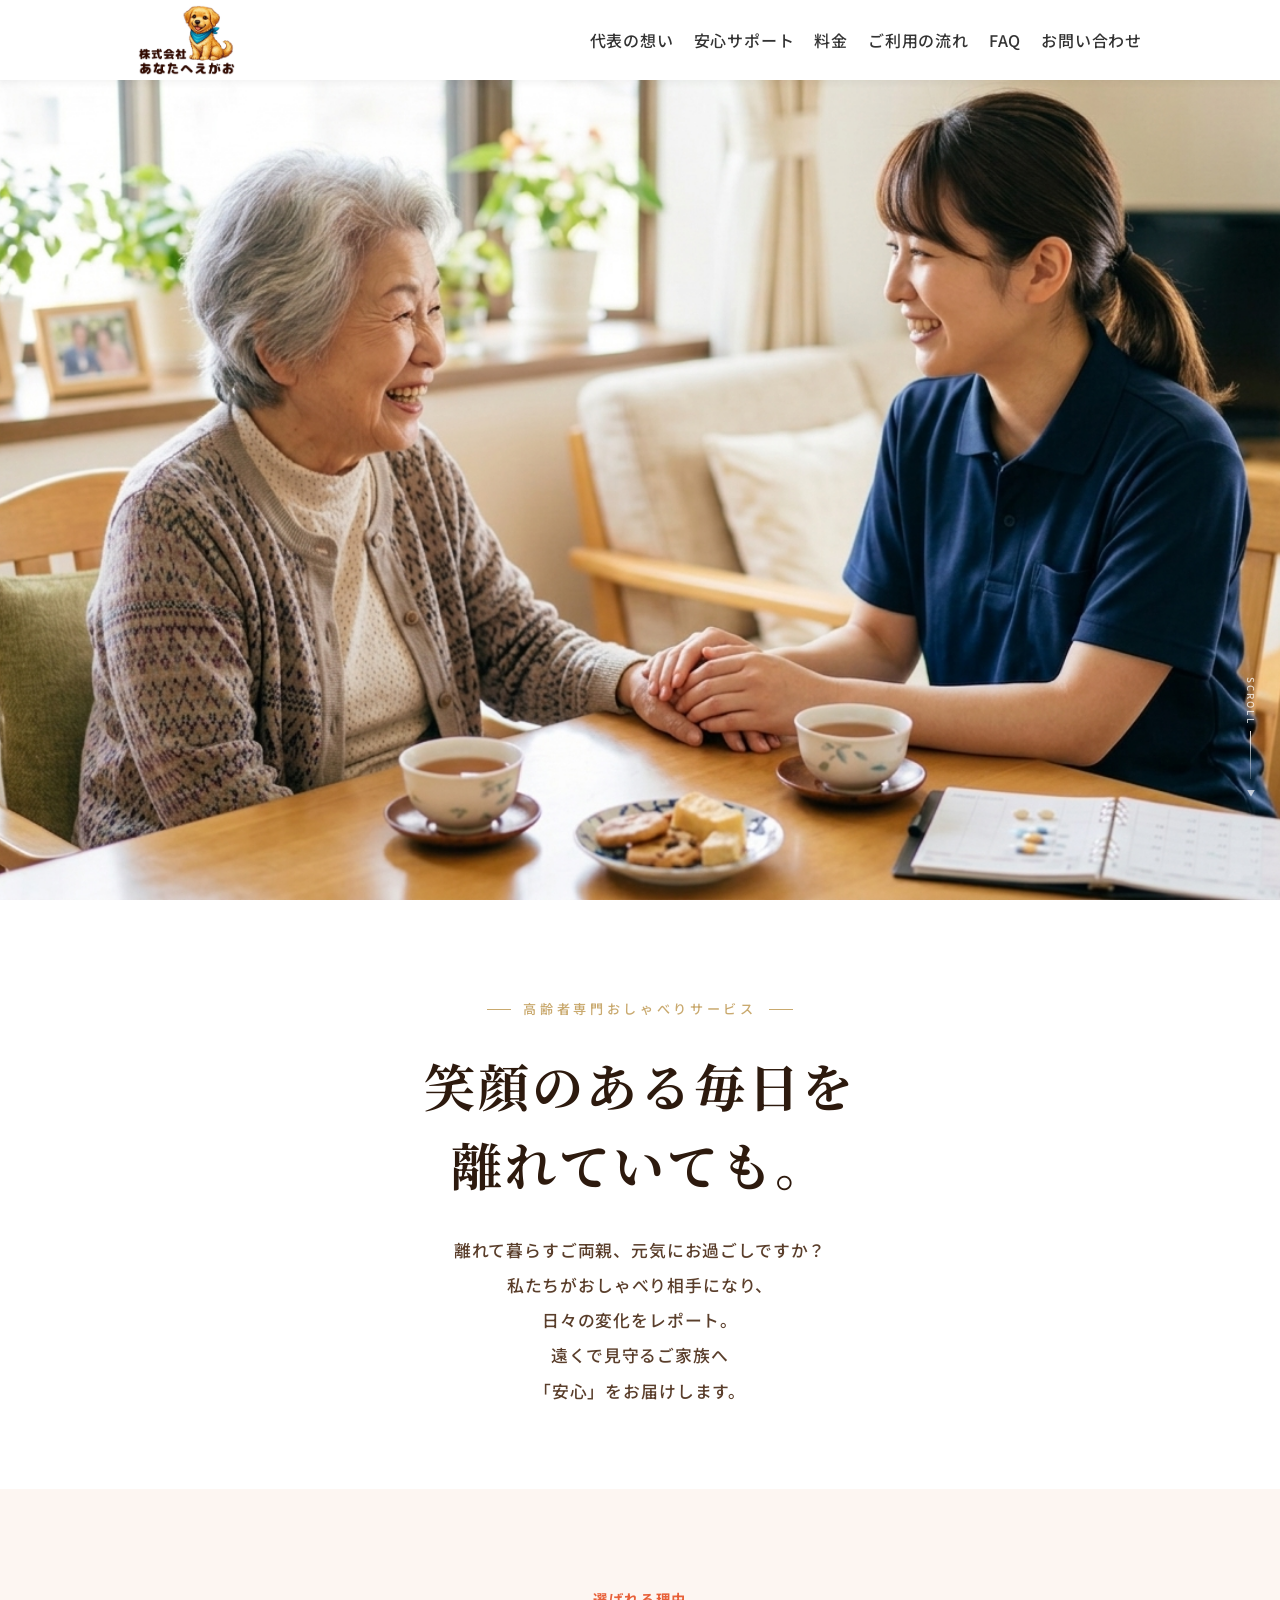
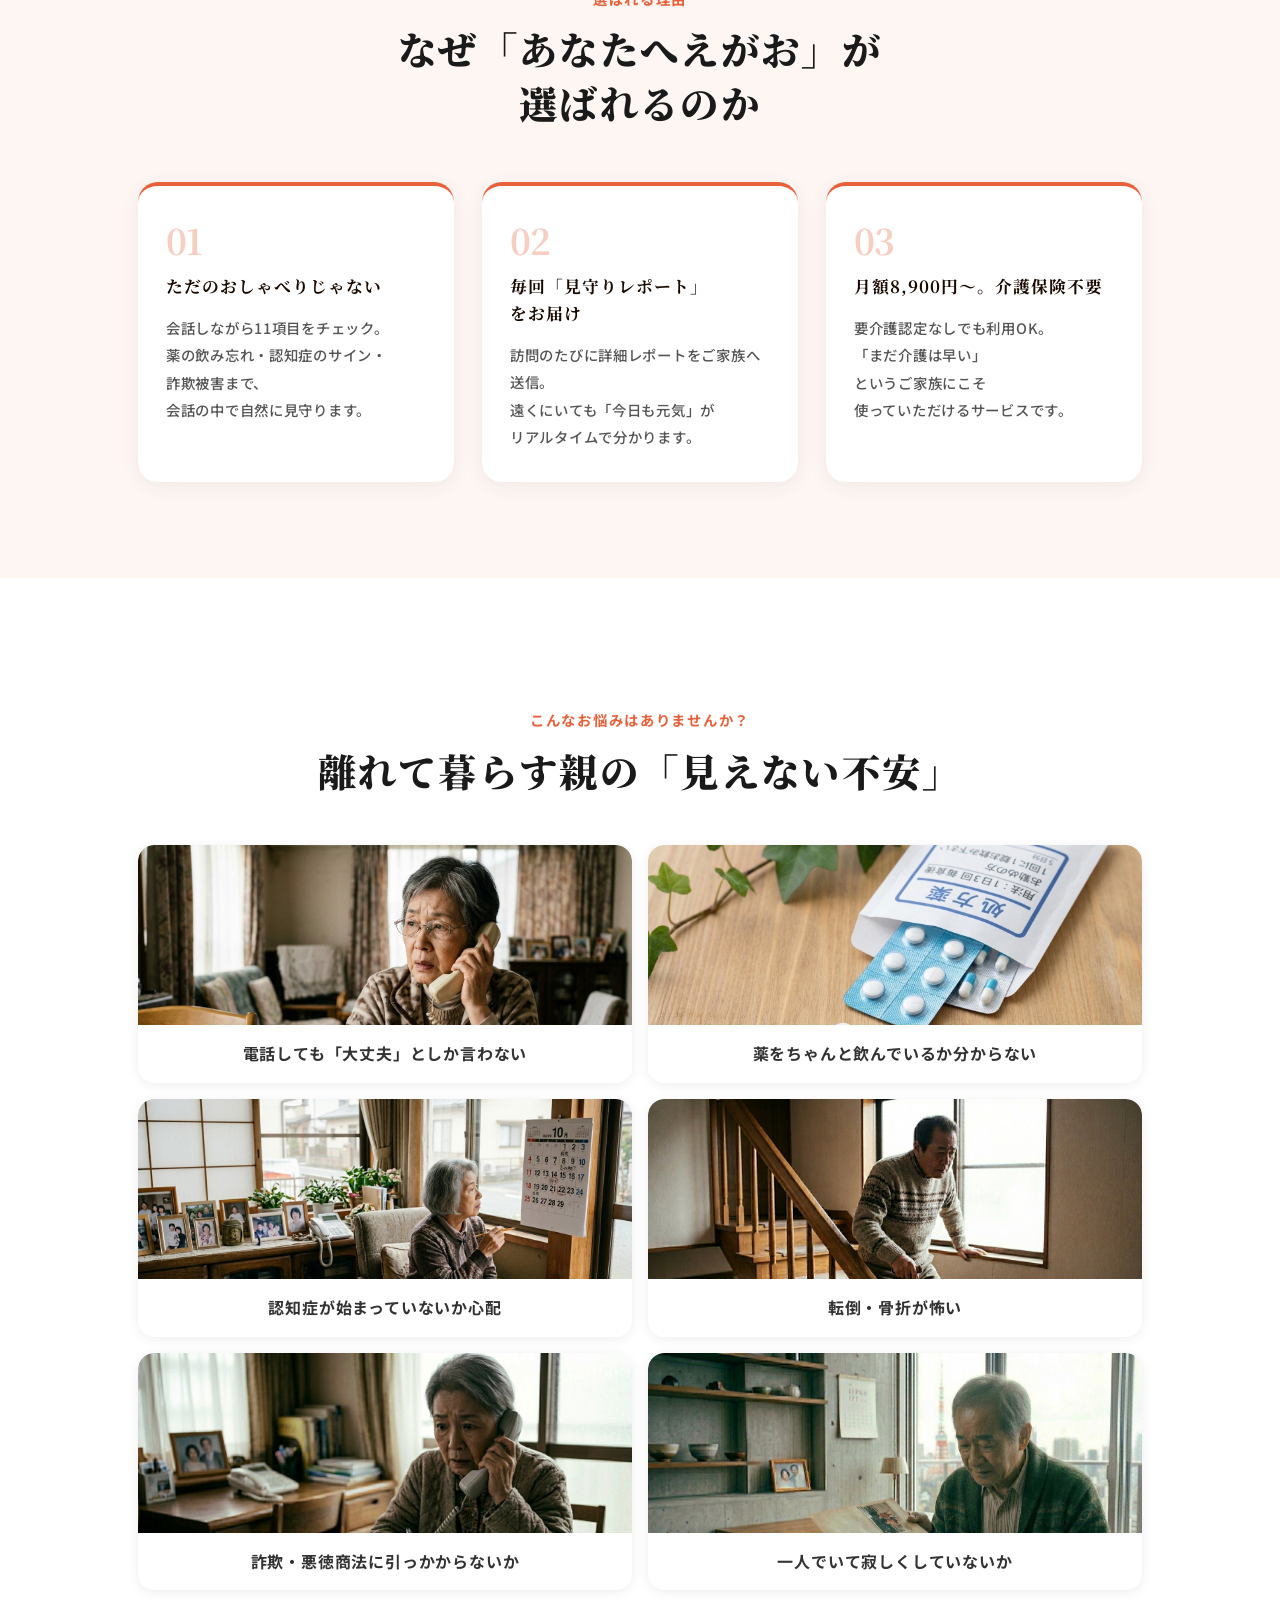
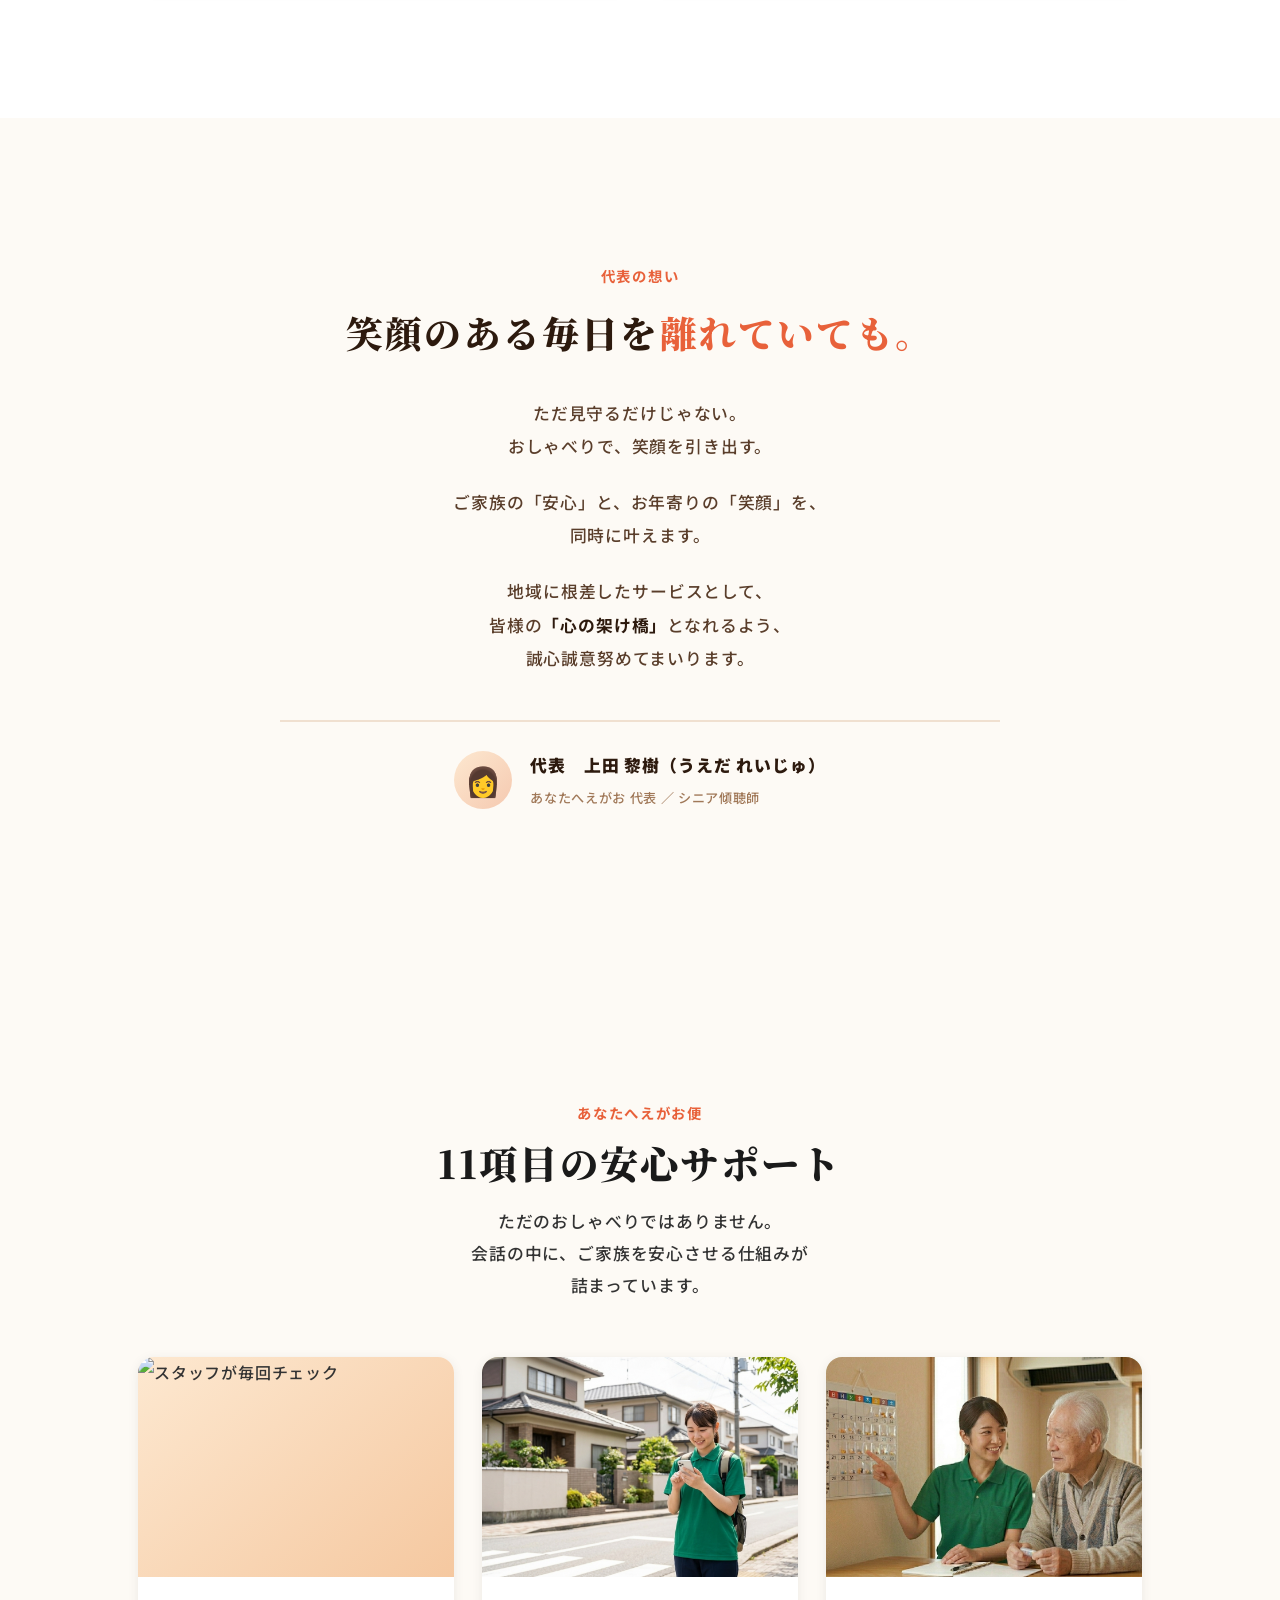
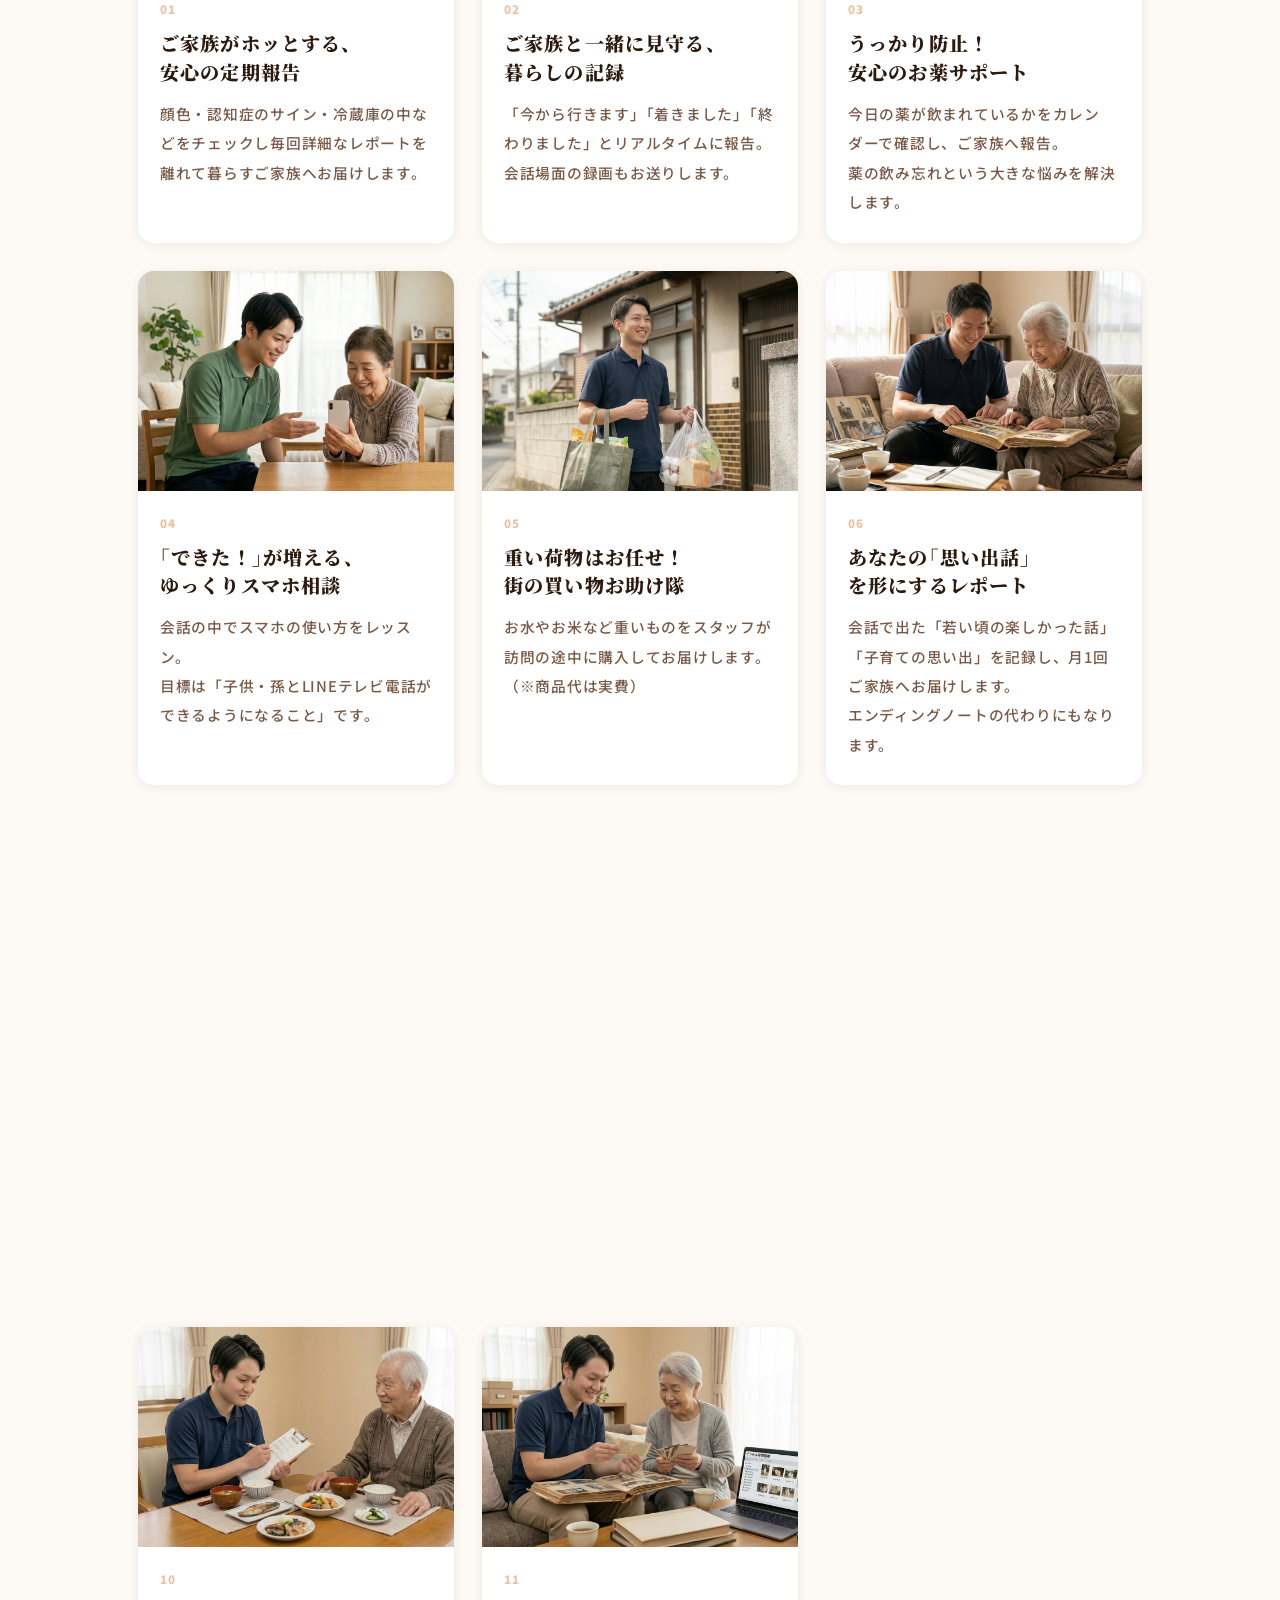
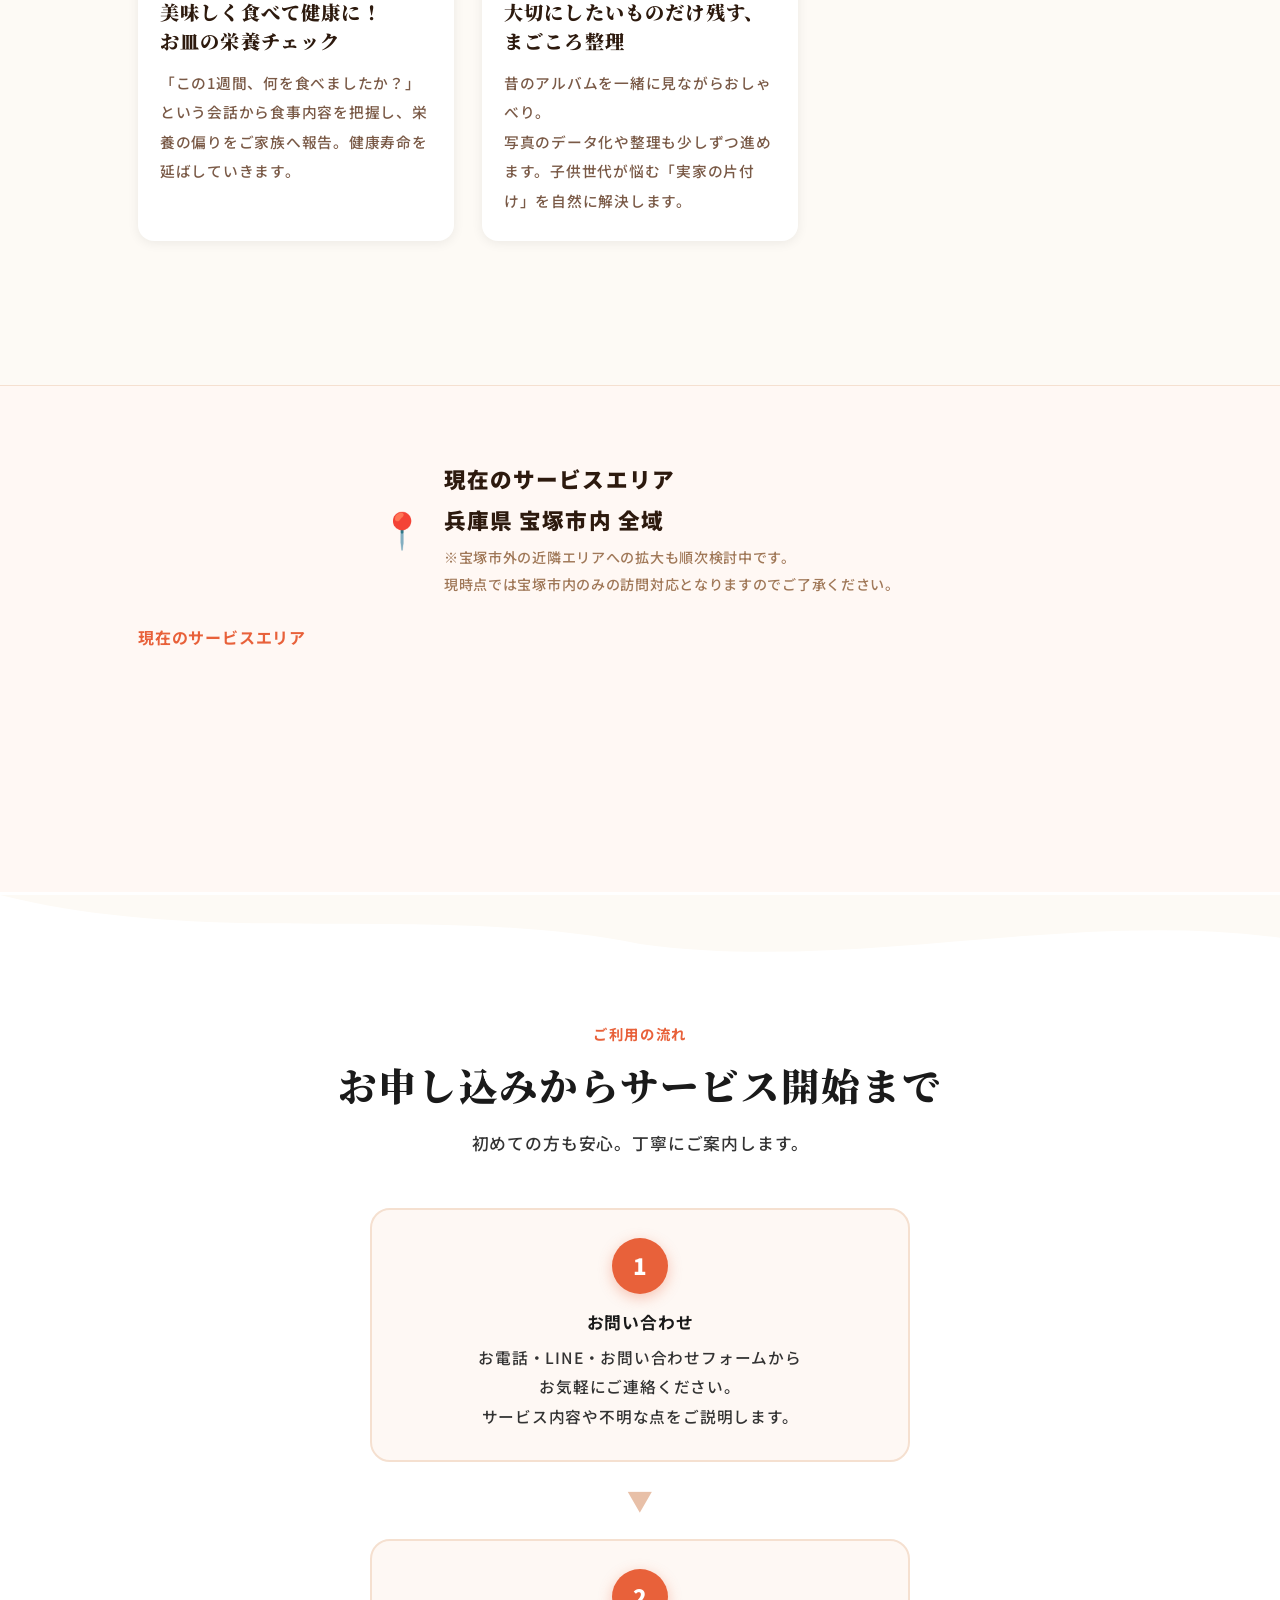
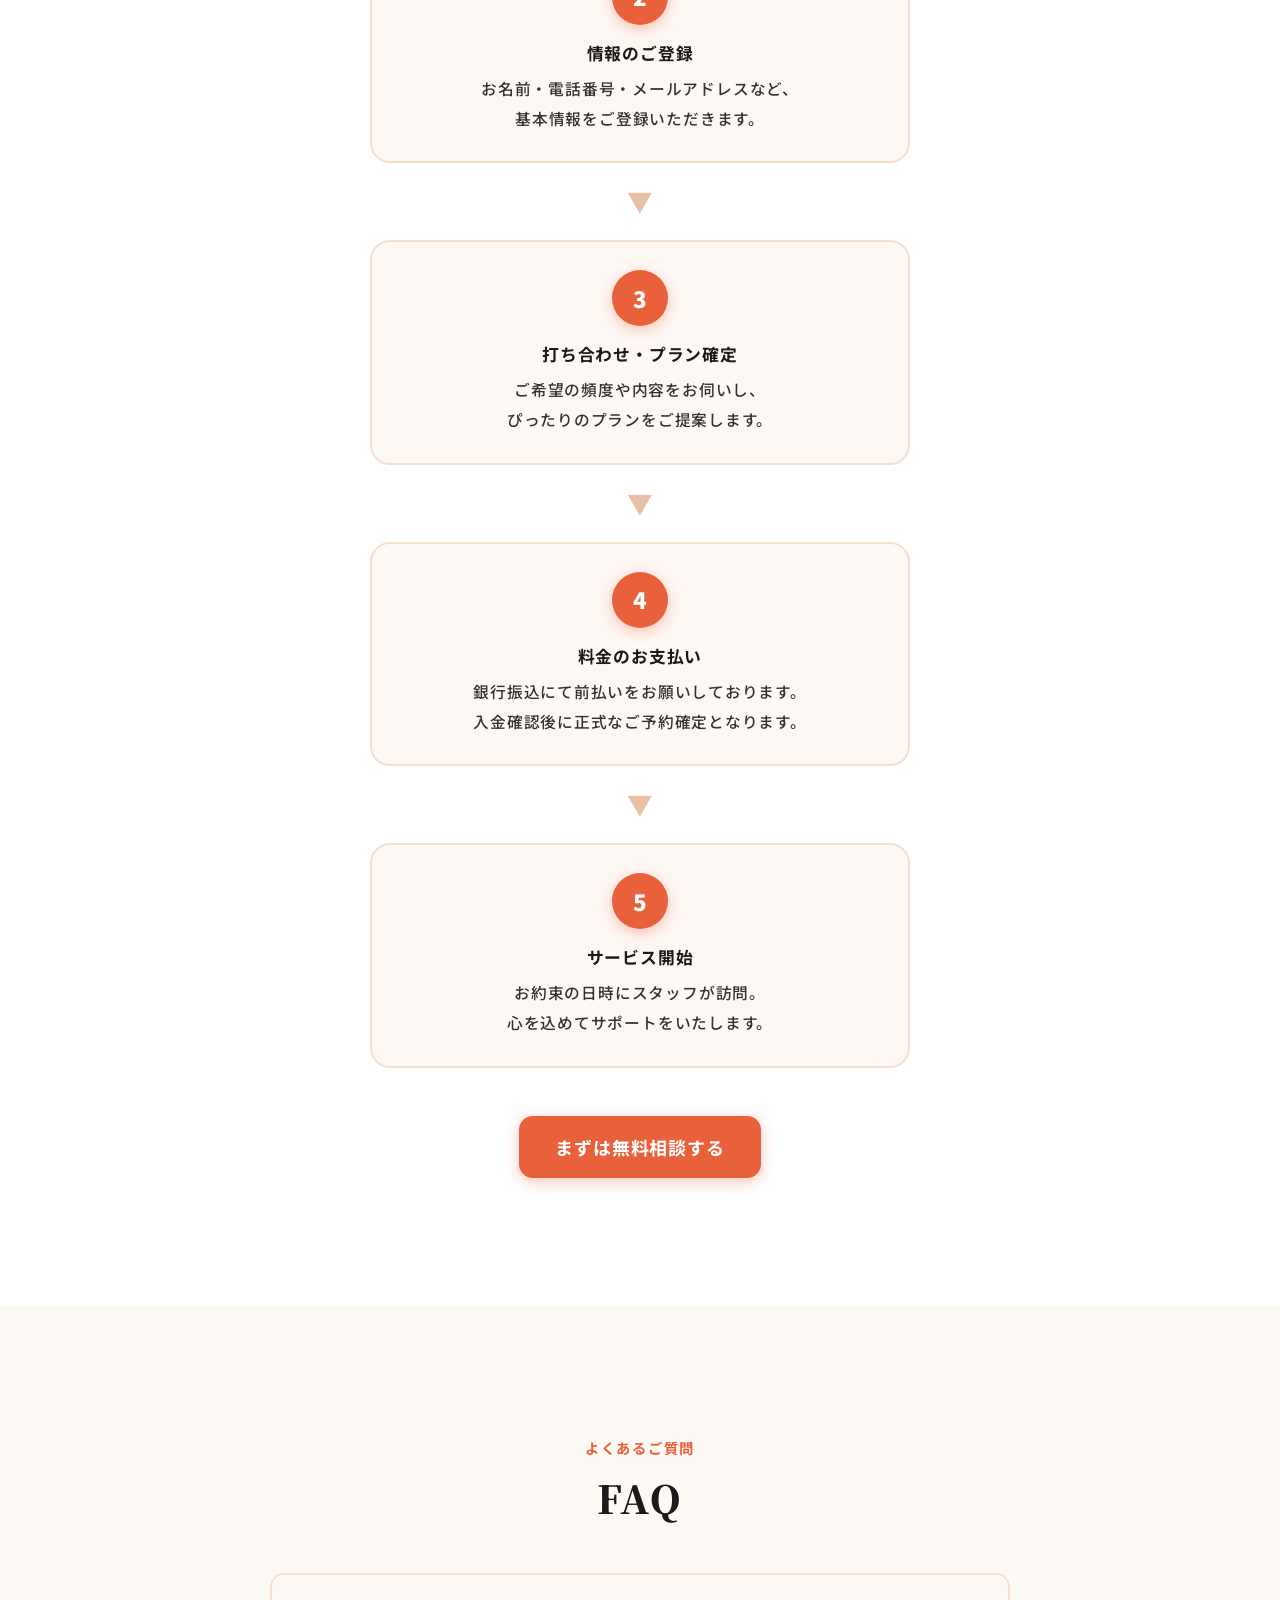
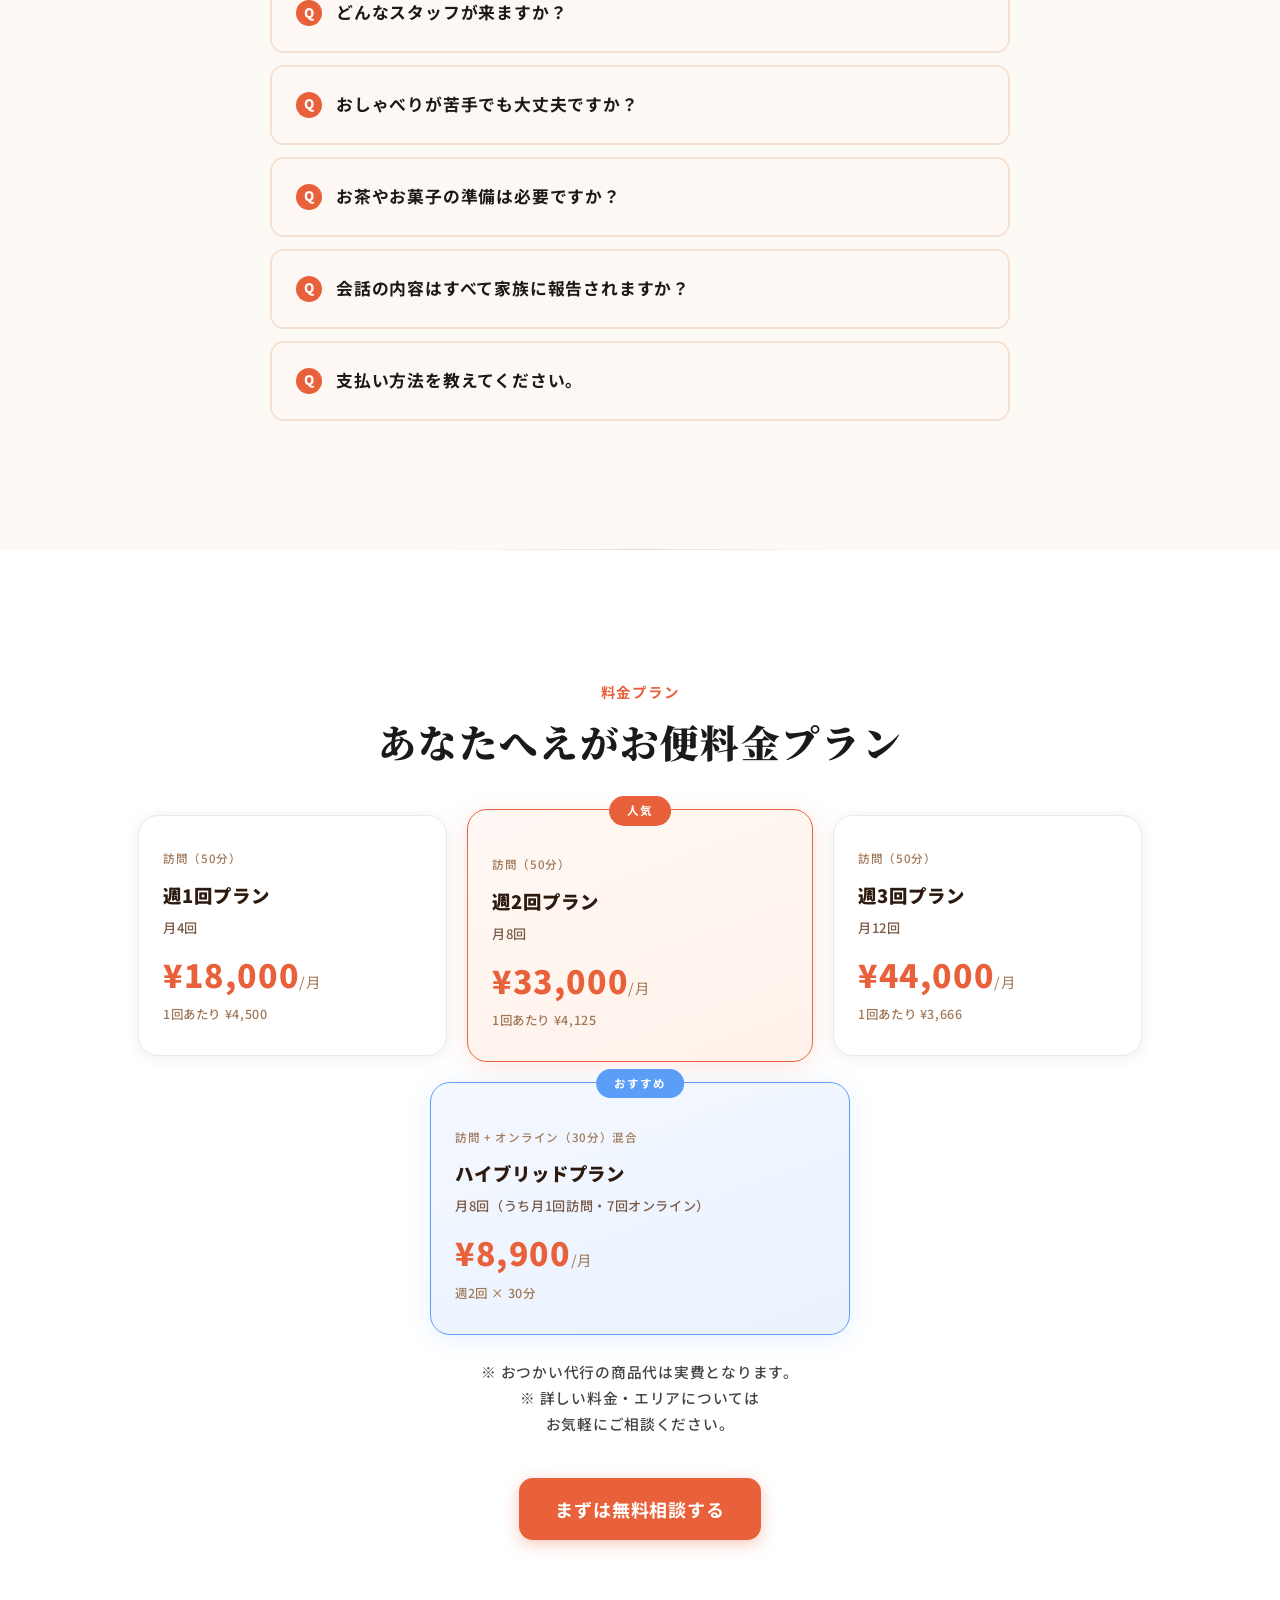
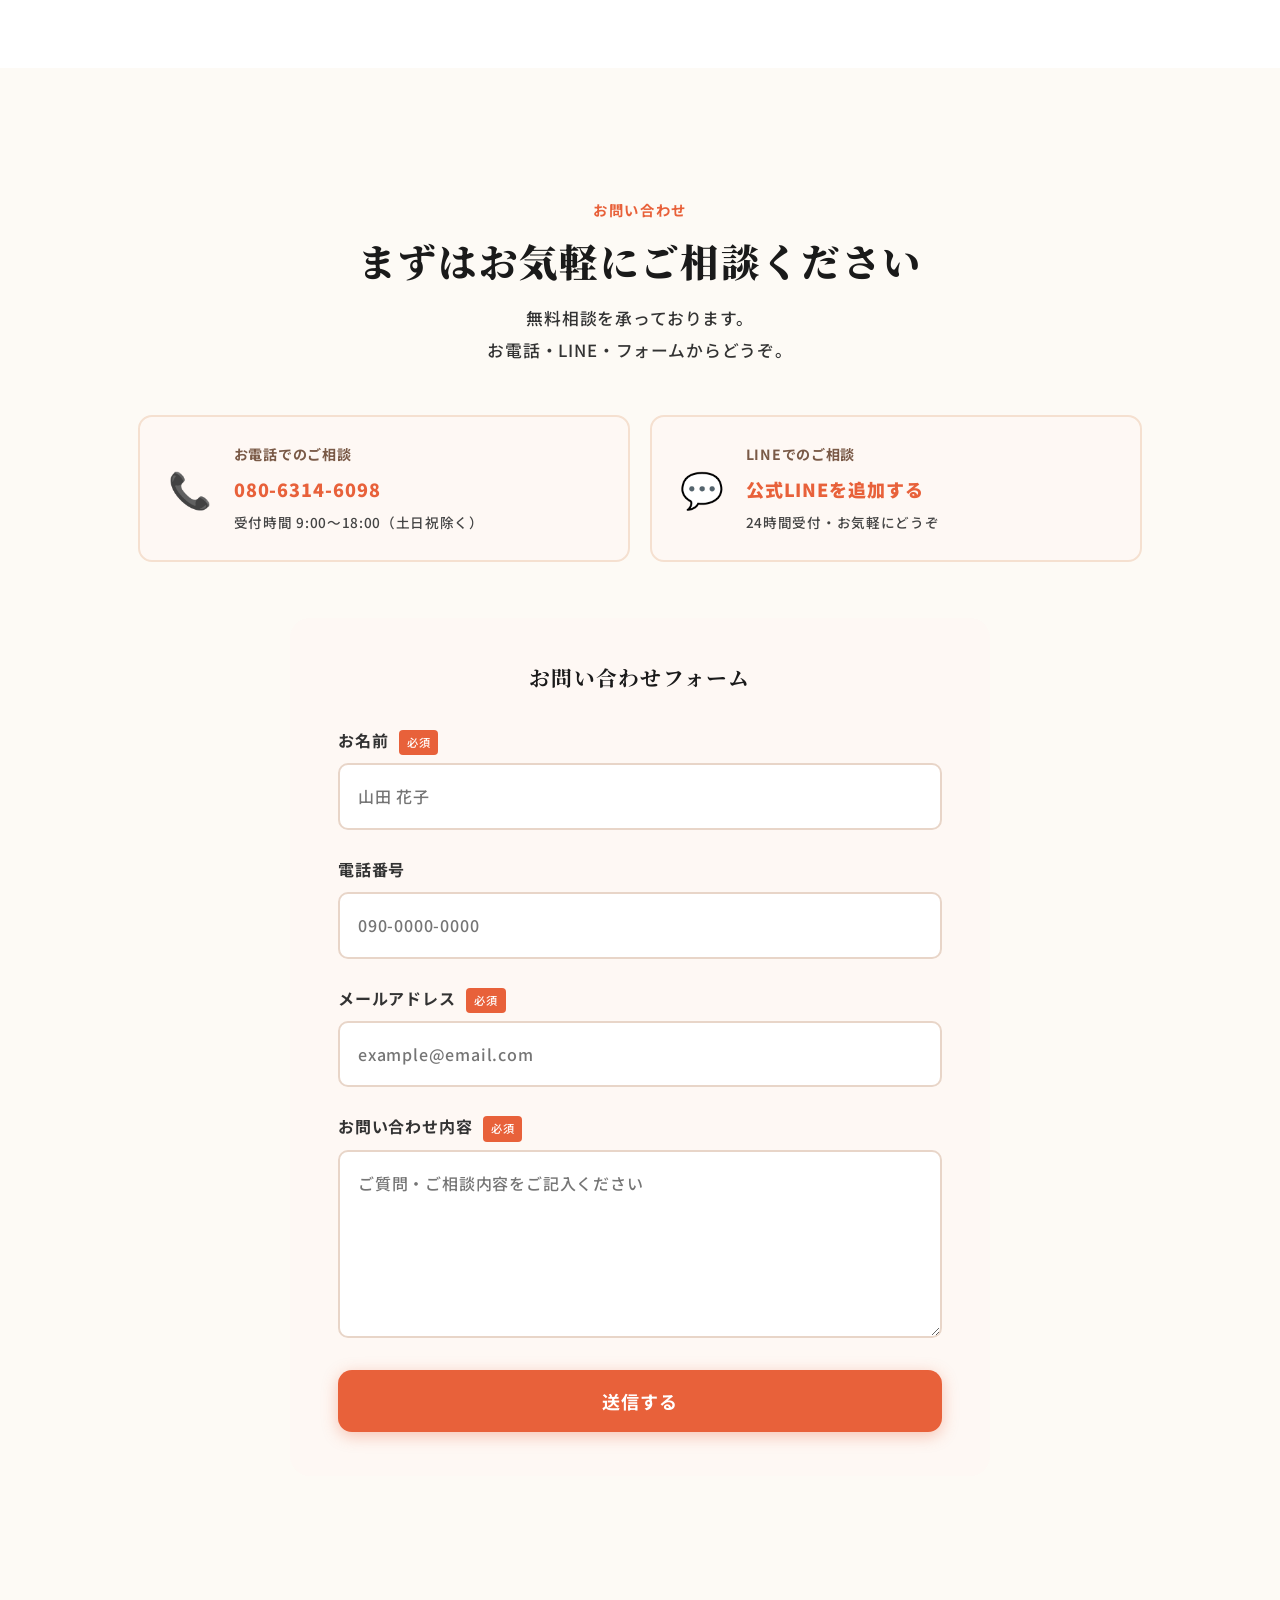
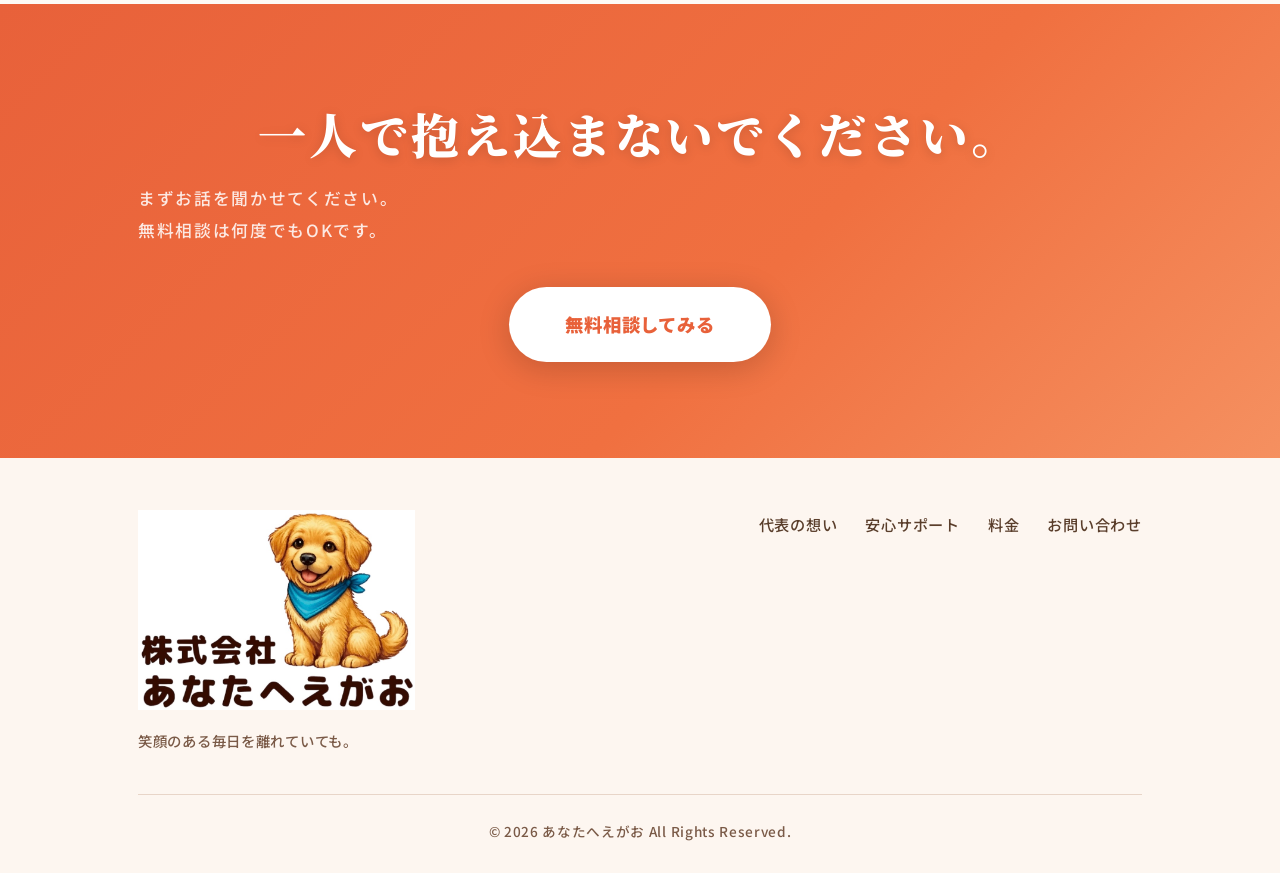
==== commit ae2071ed: "Replace index.html with index_v8.html content Co-Authored-By: Claude Sonnet 4.6 <noreply@anthropic.c" ====
--- a/index.html
+++ b/index.html
@@ -2,10 +2,17 @@
 <html lang="ja">
 <head>
   <meta charset="UTF-8" />
-  <meta name="viewport" content="width=device-width, initial-scale=1.0" />
+  <meta name="viewport" content="width=device-width, initial-scale=1.0, maximum-scale=1.0, user-scalable=no" />
   <title>あなたへえがお｜高齢者おしゃべりサービス</title>
   <link rel="stylesheet" href="style.css" />
-  <link href="https://fonts.googleapis.com/css2?family=Noto+Sans+JP:wght@400;500;700;900&display=swap" rel="stylesheet" />
+  <link rel="stylesheet" href="style_v2.css" />
+  <link rel="stylesheet" href="style_v4.css" />
+  <link rel="stylesheet" href="style_v5.css" />
+  <link rel="stylesheet" href="style_v6.css" />
+  <link rel="stylesheet" href="style_v7.css" />
+  <link rel="stylesheet" href="style_v8.css" />
+  <link rel="stylesheet" href="https://cdnjs.cloudflare.com/ajax/libs/font-awesome/6.5.1/css/all.min.css" />
+  <link href="https://fonts.googleapis.com/css2?family=Noto+Sans+JP:wght@400;500;700;900&family=Noto+Serif+JP:wght@400;700&display=swap" rel="stylesheet" />
 </head>
 <body>
 
@@ -13,431 +20,486 @@
 <header class="header">
   <div class="header-inner">
     <div class="logo">
-      <img src="logo.png" alt="あなたへえがお" class="logo-img" />
+      <img src="logo.jpg" alt="あなたへえがお" class="logo-img" />
     </div>
     <nav class="nav">
-      <a href="#services">サービス</a>
-      <a href="#features">サポート内容</a>
+      <a href="#story">代表の想い</a>
+      <a href="#support">安心サポート</a>
       <a href="#price">料金</a>
       <a href="#flow">ご利用の流れ</a>
       <a href="#faq">FAQ</a>
       <a href="#contact">お問い合わせ</a>
     </nav>
-    <a href="#contact" class="header-cta">無料相談はこちら</a>
     <button class="hamburger" id="hamburger" aria-label="メニュー">
       <span></span><span></span><span></span>
     </button>
   </div>
   <nav class="sp-nav" id="spNav">
-    <a href="#services" onclick="closeMenu()">サービス</a>
-    <a href="#features" onclick="closeMenu()">サポート内容</a>
+    <a href="#story" onclick="closeMenu()">代表の想い</a>
+    <a href="#support" onclick="closeMenu()">安心サポート</a>
     <a href="#price" onclick="closeMenu()">料金</a>
+    <a href="#flow" onclick="closeMenu()">ご利用の流れ</a>
     <a href="#contact" onclick="closeMenu()">お問い合わせ</a>
+    <a href="#contact" class="sp-nav-cta" onclick="closeMenu()">📞 無料相談はこちら</a>
   </nav>
 </header>
 
-<!-- ヒーロー -->
+<!-- ① ヒーロー -->
 <section class="hero">
-  <!-- 背景スライドショー -->
-  <div class="hero-slideshow">
-    <div class="hero-slide active" style="background-image:url('photo1.png')"></div>
-    <div class="hero-slide" style="background-image:url('photo2.png')"></div>
-    <div class="hero-slide" style="background-image:url('photo3.png')"></div>
-    <div class="hero-slide" style="background-image:url('photo4.png')"></div>
-    <div class="hero-slide" style="background-image:url('photo5.png')"></div>
-  </div>
-  <!-- テキスト可読性のためのオーバーレイ -->
-  <div class="hero-overlay"></div>
-  <div class="hero-inner">
-    <p class="hero-sub">高齢者専門おしゃべりサービス</p>
-    <h1 class="hero-title">
-      笑顔のある毎日を、<br />
-      離れていても。
-    </h1>
-    <p class="hero-desc">
-      お父さん、お母さんが元気でいるか<br class="sp-br" />心配ではありませんか？<br />
-      えがおは、高齢者のおしゃべり相手をしながら、<br />
-      離れて暮らすご家族へ<br class="sp-br" />「安心」をお届けするサービスです。
+  <div class="hero-bg"></div>
+  <div class="hero-white-overlay" id="heroWhiteOverlay"></div>
+  <div class="scroll-indicator" id="scrollIndicator">
+    <span class="scroll-indicator-text">SCROLL</span>
+    <div class="scroll-indicator-line">
+      <div class="scroll-indicator-bar"></div>
+    </div>
+    <span class="scroll-indicator-arrow">&#9660;</span>
+  </div>
+</section>
+
+<!-- キャッチコピー -->
+<section class="catchcopy">
+  <div class="container">
+    <p class="catchcopy-label">高齢者専門おしゃべりサービス</p>
+    <h2 class="catchcopy-heading">笑顔のある毎日を<br />離れていても。
+    </h2>
+    <p class="catchcopy-desc">離れて暮らすご両親、元気にお過ごしですか？<br />私たちがおしゃべり相手になり、<br />日々の変化をレポート。<br />遠くで見守るご家族へ<br />「安心」をお届けします。
     </p>
-    <div class="hero-btns">
-      <a href="#contact" class="btn-primary">無料相談してみる</a>
-      <a href="#services" class="btn-secondary">サービスを見る</a>
-    </div>
-  </div>
-</section>
-
-<!-- 課題提起 -->
+  </div>
+</section>
+
+<!-- 選ばれる3つの理由 -->
+<section class="reasons-v8">
+  <div class="container">
+    <p class="section-label">選ばれる理由</p>
+    <h2 class="section-title">なぜ「あなたへえがお」が<br />選ばれるのか</h2>
+    <div class="reasons-grid-v8">
+
+      <div class="reason-card-v8">
+        <div class="reason-num-v8">01</div>
+        <h3 class="reason-title-v8">ただのおしゃべりじゃない</h3>
+        <p class="reason-desc-v8">会話しながら11項目をチェック。<br />薬の飲み忘れ・認知症のサイン・詐欺被害まで、<br />会話の中で自然に見守ります。</p>
+      </div>
+
+      <div class="reason-card-v8">
+        <div class="reason-num-v8">02</div>
+        <h3 class="reason-title-v8">毎回「見守りレポート」をお届け</h3>
+        <p class="reason-desc-v8">訪問のたびに詳細レポートをご家族へ送信。<br />遠くにいても「今日も元気」が<br />リアルタイムで分かります。</p>
+      </div>
+
+      <div class="reason-card-v8">
+        <div class="reason-num-v8">03</div>
+        <h3 class="reason-title-v8">月額8,900円〜。介護保険不要</h3>
+        <p class="reason-desc-v8">要介護認定なしでも利用OK。<br />「まだ介護は早い」というご家族にこそ<br />使っていただけるサービスです。</p>
+      </div>
+
+    </div>
+  </div>
+</section>
+
+<!-- ② お悩み -->
 <section class="problem">
   <div class="container">
     <p class="section-label">こんなお悩みはありませんか？</p>
-    <h2 class="section-title">離れて暮らす親の<br />「見えない不安」</h2>
-    <div class="problem-grid">
-      <div class="problem-card">
-        <span class="problem-icon">📞</span>
-        <p>電話しても「大丈夫」としか言わない</p>
-      </div>
-      <div class="problem-card">
-        <span class="problem-icon">🏥</span>
-        <p>薬をちゃんと飲んでいるか分からない</p>
-      </div>
-      <div class="problem-card">
-        <span class="problem-icon">🧠</span>
-        <p>認知症が始まっていないか心配</p>
-      </div>
-      <div class="problem-card">
-        <span class="problem-icon">🦴</span>
-        <p>転倒・骨折が怖い</p>
-      </div>
-      <div class="problem-card">
-        <span class="problem-icon">💸</span>
-        <p>詐欺・悪徳商法に引っかからないか</p>
-      </div>
-      <div class="problem-card">
-        <span class="problem-icon">😔</span>
-        <p>一人でいて寂しくしていないか</p>
-      </div>
-    </div>
-  </div>
-</section>
-
-<!-- サービス一覧 -->
-<section class="services" id="services">
-  <div class="container">
-    <p class="section-label">私たちのサービス</p>
-    <h2 class="section-title">えがおの3つのサービス</h2>
-    <div class="service-cards">
-
-      <div class="service-card featured">
-        <div class="service-badge">おすすめ</div>
-        <div class="service-icon">✉️</div>
-        <h3>あなたへえがお便</h3>
-        <p class="service-tag">高齢者おしゃべり訪問・オンライン</p>
-        <p class="service-desc">
-          スタッフがご自宅を訪問または<br class="sp-br" />オンラインで、楽しくお話し相手をしながら、<br />
-          ご家族へ「見守りレポート」をお届けします。<br class="sp-br" />おしゃべりの裏で11項目の<br class="sp-br" />安心サポートが機能します。
+    <h2 class="section-title">離れて暮らす親の<br class="sp-only" />「見えない不安」</h2>
+    <div class="onayami-grid">
+      <div class="onayami-card">
+        <img src="img/onayami1.jpg" alt="電話しても大丈夫としか言わない" class="onayami-img" />
+        <div class="onayami-body">電話しても「大丈夫」としか言わない</div>
+      </div>
+      <div class="onayami-card">
+        <img src="img/onayami2.jpg" alt="薬をちゃんと飲んでいるか分からない" class="onayami-img" />
+        <div class="onayami-body">薬をちゃんと飲んでいるか分からない</div>
+      </div>
+      <div class="onayami-card">
+        <img src="img/onayami3.jpg" alt="認知症が始まっていないか心配" class="onayami-img" />
+        <div class="onayami-body">認知症が始まっていないか心配</div>
+      </div>
+      <div class="onayami-card">
+        <img src="img/onayami4.jpg" alt="転倒・骨折が怖い" class="onayami-img" />
+        <div class="onayami-body">転倒・骨折が怖い</div>
+      </div>
+      <div class="onayami-card">
+        <img src="img/onayami5.jpg" alt="詐欺・悪徳商法に引っかからないか" class="onayami-img" />
+        <div class="onayami-body">詐欺・悪徳商法に引っかからないか</div>
+      </div>
+      <div class="onayami-card">
+        <img src="img/onayami6.jpg" alt="一人でいて寂しくしていないか" class="onayami-img" />
+        <div class="onayami-body">一人でいて寂しくしていないか</div>
+      </div>
+    </div>
+  </div>
+</section>
+
+<!-- ③ 代表の想い（Story） -->
+<section class="story" id="story">
+  <div class="container">
+    <div class="story-inner">
+
+      <!-- 代表者写真：準備中のため一時非表示 -->
+      <div class="story-photo" style="display:none;">
+        <div class="story-photo-frame">
+          <span class="story-photo-emoji">👩</span>
+          <p class="story-photo-caption">代表者写真<br />（準備中）</p>
+        </div>
+      </div>
+
+      <div class="story-content">
+        <p class="section-label story-label">代表の想い</p>
+        <h2 class="story-heading">笑顔のある毎日を<br class="sp-only" /><em>離れていても。</em>
+        </h2>
+
+        <p class="story-paragraph">ただ見守るだけじゃない。<br />おしゃべりで、笑顔を引き出す。
         </p>
-        <a href="#features" class="btn-service">詳しく見る</a>
-      </div>
-
-      <div class="service-card">
-        <div class="service-icon">🤝</div>
-        <h3>えがおマッチ</h3>
-        <p class="service-tag">一般と高齢者のマッチングサービス</p>
-        <p class="service-desc">
-          地域の人々と高齢者をつなぐ<br class="sp-br" />マッチングサービスです。<br />
-          「話し相手になりたい」という<br class="sp-br" />気持ちを持つ一般の方と、<br />
-          高齢者の方を温かくつなぎます。
+        <p class="story-paragraph">ご家族の「安心」と、お年寄りの「笑顔」を、<br />同時に叶えます。
         </p>
-        <a href="#contact" class="btn-service">詳しく聞く</a>
-      </div>
-
-      <div class="service-card">
-        <div class="service-icon">🎓</div>
-        <h3>シニア傾聴師<br />資格講座</h3>
-        <p class="service-tag">おしゃべりを仕事にするオンラインスクール</p>
-        <p class="service-desc">
-          「おしゃべりを仕事にしたい」という<br class="sp-br" />方のためのオンライン資格講座。<br />
-          シニア傾聴師として活躍するための<br class="sp-br" />スキルを身につけられます。
+        <p class="story-paragraph">地域に根差したサービスとして、<br />皆様の<strong>「心の架け橋」</strong>となれるよう、<br />誠心誠意努めてまいります。
         </p>
-        <a href="#contact" class="btn-service">詳しく聞く</a>
-      </div>
-
-    </div>
-  </div>
-</section>
-
-<!-- サポート内容（あなたへえがお便） -->
-<section class="features" id="features">
-  <div class="container">
-    <p class="section-label">あなたへえがお便</p>
-    <h2 class="section-title">11項目の安心サポート</h2>
-    <p class="section-desc">ただのおしゃべりではありません。<br class="sp-br" />会話の中に、ご家族を安心させる<br class="sp-br" />仕組みが詰まっています。</p>
-
-    <div class="features-grid">
-
-      <div class="feature-item">
-        <div class="feature-num">01</div>
-        <div class="feature-body">
-          <h4>家族への「見守りレポート」</h4>
-          <p>顔色・認知症のサイン・冷蔵庫の中などを<br class="sp-br" />チェックし、毎回詳細なレポートを<br class="sp-br" />離れて暮らすご家族へお届けします。</p>
-        </div>
-      </div>
-
-      <div class="feature-item">
-        <div class="feature-num">02</div>
-        <div class="feature-body">
-          <h4>家族への「行動レポート」</h4>
-          <p>「今から行きます」「着きました」<br class="sp-br" />「終わりました」とリアルタイムに報告。<br class="sp-br" />会話場面の録画もお送りします。</p>
-        </div>
-      </div>
-
-      <div class="feature-item">
-        <div class="feature-num">03</div>
-        <div class="feature-body">
-          <h4>お薬カレンダーのチェック</h4>
-          <p>今日の薬が飲まれているかを<br class="sp-br" />カレンダーで確認し、ご家族へ報告。<br class="sp-br" />薬の飲み忘れという大きな悩みを解決します。</p>
-        </div>
-      </div>
-
-      <div class="feature-item">
-        <div class="feature-num">04</div>
-        <div class="feature-body">
-          <h4>スマホレッスン</h4>
-          <p>会話の中でスマホの使い方をレッスン。<br class="sp-br" />目標は「子供・孫とLINEテレビ電話が<br class="sp-br" />できるようになること」です。</p>
-        </div>
-      </div>
-
-      <div class="feature-item">
-        <div class="feature-num">05</div>
-        <div class="feature-body">
-          <h4>おつかい代行</h4>
-          <p>お水やお米など重いものを<br class="sp-br" />スタッフが訪問の途中に購入して<br class="sp-br" />お届けします（商品代は実費）。</p>
-        </div>
-      </div>
-
-      <div class="feature-item">
-        <div class="feature-num">06</div>
-        <div class="feature-body">
-          <h4>昔の思い出レポート</h4>
-          <p>会話で出た「若い頃の楽しかった話」<br class="sp-br" />「子育ての思い出」を記録し、<br class="sp-br" />月1回ご家族へお届けします。<br class="sp-br" />エンディングノートの代わりにもなります。</p>
-        </div>
-      </div>
-
-      <div class="feature-item">
-        <div class="feature-num">07</div>
-        <div class="feature-body">
-          <h4>詐欺・悪徳商法の防犯チェック</h4>
-          <p>「最近変な電話はありましたか？」などの<br class="sp-br" />会話から不審な郵便物・請求書をチェック。<br class="sp-br" />不審な点があれば即座に<br class="sp-br" />ご家族へアラートを出します。</p>
-        </div>
-      </div>
-
-      <div class="feature-item">
-        <div class="feature-num">08</div>
-        <div class="feature-body">
-          <h4>転倒防止の導線チェック</h4>
-          <p>足元の延長コードや滑りやすいマットなど、<br class="sp-br" />転倒・骨折の原因になるものを確認し、<br class="sp-br" />安全な場所へ移動します。</p>
-        </div>
-      </div>
-
-      <div class="feature-item">
-        <div class="feature-num">09</div>
-        <div class="feature-body">
-          <h4>防災グッズ・備蓄チェック</h4>
-          <p>月1回、非常食・水の賞味期限や<br class="sp-br" />懐中電灯の電池を確認。<br class="sp-br" />「いざという時も大丈夫」という<br class="sp-br" />安心をご家族へお届けします。</p>
-        </div>
-      </div>
-
-      <div class="feature-item">
-        <div class="feature-num">10</div>
-        <div class="feature-body">
-          <h4>栄養の偏りレポート</h4>
-          <p>「この1週間、何を食べましたか？」という<br class="sp-br" />会話から食事内容を把握し、<br class="sp-br" />栄養の偏りをご家族へ報告。<br class="sp-br" />親の健康寿命を延ばします。</p>
-        </div>
-      </div>
-
-      <div class="feature-item">
-        <div class="feature-num">11</div>
-        <div class="feature-body">
-          <h4>写真整理・生前整理サポート</h4>
-          <p>昔のアルバムを一緒に見ながらおしゃべり。<br class="sp-br" />写真のデータ化や整理も少しずつ進めます。<br class="sp-br" />子供世代が悩む「実家の片付け」を<br class="sp-br" />自然に解決します。</p>
-        </div>
-      </div>
-
-    </div>
-  </div>
-</section>
-
-<!-- 料金 -->
-<section class="price" id="price">
-  <div class="container">
-    <p class="section-label">料金プラン</p>
-    <h2 class="section-title">あなたへえがお便<br />料金プラン</h2>
-
-    <div class="price-tables">
-
-      <div class="price-block">
-        <h3 class="price-block-title">訪問 /（50分）</h3>
-        <table class="price-table">
-          <thead>
-            <tr>
-              <th>プラン</th>
-              <th>月額</th>
-              <th>1回あたり</th>
-            </tr>
-          </thead>
-          <tbody>
-            <tr>
-              <td data-label="プラン">週1回（月4回）</td>
-              <td class="price-amount" data-label="月額">¥18,000</td>
-              <td data-label="1回あたり">¥4,500</td>
-            </tr>
-            <tr class="price-popular">
-              <td data-label="プラン">週2回（月8回）<span class="popular-badge">人気</span></td>
-              <td class="price-amount" data-label="月額">¥33,000</td>
-              <td data-label="1回あたり">¥4,125</td>
-            </tr>
-            <tr>
-              <td data-label="プラン">週3回（月12回）</td>
-              <td class="price-amount" data-label="月額">¥44,000</td>
-              <td data-label="1回あたり">¥3,666</td>
-            </tr>
-          </tbody>
-        </table>
-      </div>
-
-      <div class="price-block">
-        <h3 class="price-block-title">訪問 + オンライン（30分）混合プラン</h3>
-        <table class="price-table">
-          <thead>
-            <tr>
-              <th>プラン</th>
-              <th>月額</th>
-              <th>内容</th>
-            </tr>
-          </thead>
-          <tbody>
-            <tr class="price-popular">
-              <td data-label="プラン">ハイブリッドプラン<span class="popular-badge">おすすめ</span></td>
-              <td class="price-amount" data-label="月額">¥8,900</td>
-              <td data-label="内容">週2回 × 30分（月8回）<br />うち月1回は訪問・残り7回はオンライン</td>
-            </tr>
-          </tbody>
-        </table>
-      </div>
-
-    </div>
-
-    <p class="price-note">※ おつかい代行の商品代は実費となります。<br />※ 詳しい料金・エリアについてはお気軽にご相談ください。</p>
-
-    <div class="price-cta">
-      <a href="#contact" class="btn-primary">まずは無料相談する</a>
-    </div>
-  </div>
-</section>
-
-<!-- ご利用の流れ -->
+
+        <div class="story-signature">
+          <div class="story-sig-avatar">👩</div>
+          <div>
+            <p class="story-sig-name">代表　上田 黎樹（うえだ れいじゅ）</p>
+            <p class="story-sig-role">あなたへえがお 代表 ／ シニア傾聴師</p>
+          </div>
+        </div>
+      </div>
+
+    </div>
+  </div>
+</section>
+
+<!-- ④ 11安心サポート（画像枠カードグリッド） -->
+<section class="support-v5" id="support">
+  <div class="container">
+    <div class="support-intro">
+      <p class="section-label">あなたへえがお便</p>
+      <h2 class="section-title">11項目の<br class="sp-only" />安心サポート</h2>
+      <p class="section-desc">ただのおしゃべりではありません。<br />会話の中に、ご家族を安心させる仕組みが<br />詰まっています。</p>
+    </div>
+
+    <div class="support-cards-v5">
+
+      <div class="support-card-v5">
+        <div class="support-card-img">
+          <img src="images/img_0041.PNG" alt="スタッフが毎回チェック" class="support-card-photo">
+        </div>
+        <div class="support-card-body">
+          <p class="support-card-num">01</p>
+          <h3 class="support-card-title">ご家族がホッとする、安心の定期報告</h3>
+          <p class="support-card-desc">顔色・認知症のサイン・冷蔵庫の中などをチェックし毎回詳細なレポートを離れて暮らすご家族へお届けします。</p>
+        </div>
+      </div>
+
+      <div class="support-card-v5">
+        <div class="support-card-img">
+          <img src="images/img_0055.PNG" alt="リアルタイム報告" class="support-card-photo">
+        </div>
+        <div class="support-card-body">
+          <p class="support-card-num">02</p>
+          <h3 class="support-card-title">ご家族と一緒に見守る、暮らしの記録</h3>
+          <p class="support-card-desc">「今から行きます」「着きました」「終わりました」とリアルタイムに報告。<br />会話場面の録画もお送りします。</p>
+        </div>
+      </div>
+
+      <div class="support-card-v5">
+        <div class="support-card-img">
+          <img src="images/img_0042.PNG" alt="薬の飲み忘れを防ぐ" class="support-card-photo">
+        </div>
+        <div class="support-card-body">
+          <p class="support-card-num">03</p>
+          <h3 class="support-card-title">うっかり防止！安心のお薬サポート</h3>
+          <p class="support-card-desc">今日の薬が飲まれているかをカレンダーで確認し、ご家族へ報告。<br />薬の飲み忘れという大きな悩みを解決します。</p>
+        </div>
+      </div>
+
+      <div class="support-card-v5">
+        <div class="support-card-img">
+          <img src="images/img_0043.PNG" alt="孫とビデオ通話できた！" class="support-card-photo">
+        </div>
+        <div class="support-card-body">
+          <p class="support-card-num">04</p>
+          <h3 class="support-card-title">｢できた！｣が増える、ゆっくりスマホ相談</h3>
+          <p class="support-card-desc">会話の中でスマホの使い方をレッスン。<br />目標は「子供・孫とLINEテレビ電話ができるようになること」です。</p>
+        </div>
+      </div>
+
+      <div class="support-card-v5">
+        <div class="support-card-img">
+          <img src="images/img_0045.PNG" alt="重いものはお任せ" class="support-card-photo">
+        </div>
+        <div class="support-card-body">
+          <p class="support-card-num">05</p>
+          <h3 class="support-card-title">重い荷物はお任せ！街の買い物お助け隊</h3>
+          <p class="support-card-desc">お水やお米など重いものをスタッフが訪問の途中に購入してお届けします。（※商品代は実費）</p>
+        </div>
+      </div>
+
+      <div class="support-card-v5">
+        <div class="support-card-img">
+          <img src="images/img_0046.PNG" alt="懐かしい思い出を記録" class="support-card-photo">
+        </div>
+        <div class="support-card-body">
+          <p class="support-card-num">06</p>
+          <h3 class="support-card-title">あなたの｢思い出話｣を形にするレポート</h3>
+          <p class="support-card-desc">会話で出た「若い頃の楽しかった話」「子育ての思い出」を記録し、月1回ご家族へお届けします。<br />エンディングノートの代わりにもなります。</p>
+        </div>
+      </div>
+
+      <div class="support-card-v5">
+        <div class="support-card-img">
+          <img src="images/img_0047.PNG" alt="詐欺から守る" class="support-card-photo">
+        </div>
+        <div class="support-card-body">
+          <p class="support-card-num">07</p>
+          <h3 class="support-card-title">大切なお金と暮らしを守る、防犯の盾</h3>
+          <p class="support-card-desc">「最近変な電話はありましたか？」などの会話から不審な郵便物・請求書をチェック。不審な点があれば即座にご家族へアラートを出します。</p>
+        </div>
+      </div>
+
+      <div class="support-card-v5">
+        <div class="support-card-img">
+          <img src="images/img_0048.PNG" alt="転倒・骨折を未然に防ぐ" class="support-card-photo">
+        </div>
+        <div class="support-card-body">
+          <p class="support-card-num">08</p>
+          <h3 class="support-card-title">つまずきゼロ！自宅を一番安全な場所に</h3>
+          <p class="support-card-desc">足元の延長コードや滑りやすいマットなど、転倒・骨折の原因になるものを確認し、安全な場所へ移動します。</p>
+        </div>
+      </div>
+
+      <div class="support-card-v5">
+        <div class="support-card-img">
+          <img src="images/img_0049.PNG" alt="いざという時も安心" class="support-card-photo">
+        </div>
+        <div class="support-card-body">
+          <p class="support-card-num">09</p>
+          <h3 class="support-card-title">地震や台風が来ても怖くない<br />備えの点検</h3>
+          <p class="support-card-desc">月1回、非常食・水の賞味期限や懐中電灯の電池を確認。「いざという時も大丈夫」という安心をご家族へお届けします。</p>
+        </div>
+      </div>
+
+      <div class="support-card-v5">
+        <div class="support-card-img">
+          <img src="images/img_0053.PNG" alt="食事内容を把握" class="support-card-photo">
+        </div>
+        <div class="support-card-body">
+          <p class="support-card-num">10</p>
+          <h3 class="support-card-title">美味しく食べて健康に！<br />お皿の栄養チェック</h3>
+          <p class="support-card-desc">「この1週間、何を食べましたか？」という会話から食事内容を把握し、栄養の偏りをご家族へ報告。健康寿命を延ばしていきます。</p>
+        </div>
+      </div>
+
+      <div class="support-card-v5">
+        <div class="support-card-img">
+          <img src="images/img_0054.PNG" alt="アルバムを一緒に整理" class="support-card-photo">
+        </div>
+        <div class="support-card-body">
+          <p class="support-card-num">11</p>
+          <h3 class="support-card-title">大切にしたいものだけ残す、まごころ整理</h3>
+          <p class="support-card-desc">昔のアルバムを一緒に見ながらおしゃべり。<br />写真のデータ化や整理も少しずつ進めます。子供世代が悩む「実家の片付け」を自然に解決します。</p>
+        </div>
+      </div>
+
+    </div>
+  </div>
+</section>
+
+
+<!-- 対象エリア（コンパクト） -->
+<div class="area-compact">
+  <div class="container">
+    <div class="area-compact-inner">
+      <span class="area-compact-icon">📍</span>
+      <div class="area-compact-text">
+        <p class="area-compact-name">現在のサービスエリア<br>兵庫県 宝塚市内 全域</p>
+        <p class="area-compact-note">※宝塚市外の近隣エリアへの拡大も順次検討中です。<br>現時点では宝塚市内のみの訪問対応となりますのでご了承ください。</p>
+      </div>
+    </div>
+    <div class="area-map-wrap">
+      <p class="area-map-label">現在のサービスエリア</p>
+      <iframe
+        src="https://maps.google.com/maps?q=宝塚市&output=embed"
+        width="100%"
+        height="300"
+        style="border-radius:12px; border:none;"
+        loading="lazy">
+      </iframe>
+    </div>
+  </div>
+</div>
+
+<!-- ⑤ ご利用の流れ -->
 <section class="flow" id="flow">
   <div class="container">
     <p class="section-label">ご利用の流れ</p>
-    <h2 class="section-title">お申し込みから<br />サービス開始まで</h2>
+    <h2 class="section-title">お申し込みから<br class="sp-only" />サービス開始まで</h2>
     <p class="section-desc">初めての方も安心。丁寧にご案内します。</p>
     <div class="flow-steps">
 
       <div class="flow-step">
         <div class="flow-num">1</div>
-        <div class="flow-icon">📞</div>
         <h4>お問い合わせ</h4>
-        <p>お電話・LINE・フォームから<br class="sp-br" />お気軽にご連絡ください。<br class="sp-br" />サービス内容や不明な点をご説明します。</p>
+        <p>お電話・LINE・お問い合わせフォームから<br />お気軽にご連絡ください。<br />サービス内容や不明な点をご説明します。</p>
       </div>
 
       <div class="flow-arrow">▼</div>
 
       <div class="flow-step">
         <div class="flow-num">2</div>
-        <div class="flow-icon">📋</div>
         <h4>情報のご登録</h4>
-        <p>お名前・電話番号・メールアドレスなど、<br class="sp-br" />基本情報をご登録いただきます。</p>
+        <p>お名前・電話番号・メールアドレスなど、<br />基本情報をご登録いただきます。</p>
       </div>
 
       <div class="flow-arrow">▼</div>
 
       <div class="flow-step">
         <div class="flow-num">3</div>
-        <div class="flow-icon">💬</div>
-        <h4>打ち合わせ・<br />プラン確定</h4>
-        <p>ご希望の頻度や内容をお伺いし、ぴったりのプランをご提案します。</p>
+        <h4>打ち合わせ・プラン確定</h4>
+        <p>ご希望の頻度や内容をお伺いし、<br />ぴったりのプランをご提案します。</p>
       </div>
 
       <div class="flow-arrow">▼</div>
 
       <div class="flow-step">
         <div class="flow-num">4</div>
-        <div class="flow-icon">💳</div>
         <h4>料金のお支払い</h4>
-        <p>銀行振込にて前払いを<br class="sp-br" />お願いしております。<br class="sp-br" />入金確認後に正式なご予約確定となります。</p>
+        <p>銀行振込にて前払いをお願いしております。<br />入金確認後に正式なご予約確定となります。</p>
       </div>
 
       <div class="flow-arrow">▼</div>
 
       <div class="flow-step">
         <div class="flow-num">5</div>
-        <div class="flow-icon">😊</div>
         <h4>サービス開始</h4>
-        <p>お約束の日時にスタッフが訪問。<br class="sp-br" />心を込めておしゃべりや<br class="sp-br" />サポートをいたします。</p>
-      </div>
-
-    </div>
-  </div>
-</section>
-
-<!-- 対象エリア -->
-<section class="area" id="area">
-  <div class="container">
-    <p class="section-label">対象エリア</p>
-    <h2 class="section-title">現在のサービスエリア</h2>
-    <div class="area-box">
-      <div class="area-icon">📍</div>
-      <div class="area-body">
-        <h3 class="area-name">兵庫県 宝塚市内 全域</h3>
-        <p class="area-note">※ 宝塚市外の近隣エリアへの拡大も順次検討中です。<br />現時点では市内のみの訪問対応となりますのでご了承ください。</p>
-      </div>
-    </div>
-  </div>
-</section>
-
-<!-- よくあるご質問 -->
-<section class="faq" id="faq">
-  <div class="container">
-    <p class="section-label">よくあるご質問</p>
-    <h2 class="section-title">FAQ</h2>
-    <div class="faq-list">
-
-      <details class="faq-item">
-        <summary class="faq-q">どんなスタッフが来ますか？</summary>
-        <p class="faq-a">当社の研修を受けた、傾聴スキルを持つ<br class="sp-br" />スタッフが伺います。プライバシーを厳守し、<br class="sp-br" />安心してお話しいただけるよう<br class="sp-br" />誠実に対応いたします。</p>
-      </details>
-
-      <details class="faq-item">
-        <summary class="faq-q">おしゃべりが苦手でも大丈夫ですか？</summary>
-        <p class="faq-a">もちろん大丈夫です。<br class="sp-br" />スタッフがお客様のペースに合わせて<br class="sp-br" />お話を引き出しますので、<br class="sp-br" />無理に話す必要はありません。<br class="sp-br" />ふと思い出したことなど、<br class="sp-br" />なんでも自由にお話しください。</p>
-      </details>
-
-      <details class="faq-item">
-        <summary class="faq-q">お茶やお菓子の準備は必要ですか？</summary>
-        <p class="faq-a">一切不要です。お気遣いなく、リラックスした状態でお待ちください。</p>
-      </details>
-
-      <details class="faq-item">
-        <summary class="faq-q">会話の内容はすべて家族に報告されますか？</summary>
-        <p class="faq-a">ご家族へは「お元気に過ごされていたか」<br class="sp-br" />「健康状態に変化はないか」といった<br class="sp-br" />見守り内容を報告します。<br class="sp-br" />会話の内容は尊厳を守るため<br class="sp-br" />プライバシーに十分配慮いたします。</p>
-      </details>
-
-      <details class="faq-item">
-        <summary class="faq-q">支払い方法を教えてください。</summary>
-        <p class="faq-a">銀行振込による前払い方式を<br class="sp-br" />採用しております。<br class="sp-br" />詳細はお申し込み時にご案内いたします。</p>
-      </details>
-
-    </div>
-  </div>
-</section>
-
-<!-- お問い合わせ -->
+        <p>お約束の日時にスタッフが訪問。<br />心を込めてサポートをいたします。</p>
+      </div>
+
+    </div>
+    <div class="section-cta">
+      <a href="#contact" class="btn-primary cta-btn">まずは無料相談する</a>
+    </div>
+  </div>
+</section>
+
+<!-- ⑥ FAQ + 料金 -->
+<div class="faq-price-block">
+
+  <!-- よくあるご質問 -->
+  <section class="faq" id="faq">
+    <div class="container">
+      <p class="section-label">よくあるご質問</p>
+      <h2 class="section-title">FAQ</h2>
+      <div class="faq-list">
+
+        <details class="faq-item">
+          <summary class="faq-q">どんなスタッフが来ますか？</summary>
+          <p class="faq-a">当社の研修を受けた、傾聴スキルを持つスタッフが伺います。<br />プライバシーを厳守し、安心してお話しいただけるよう誠実に対応いたします。</p>
+        </details>
+
+        <details class="faq-item">
+          <summary class="faq-q">おしゃべりが苦手でも大丈夫ですか？</summary>
+          <p class="faq-a">もちろん大丈夫です。<br />スタッフがお客様のペースに合わせてお話を引き出しますので、無理に話す必要はありません。ふと思い出したことなど、なんでも自由にお話しください。</p>
+        </details>
+
+        <details class="faq-item">
+          <summary class="faq-q">お茶やお菓子の準備は必要ですか？</summary>
+          <p class="faq-a">一切不要です。<br />お気遣いなく、リラックスした状態でお待ちください。</p>
+        </details>
+
+        <details class="faq-item">
+          <summary class="faq-q">会話の内容はすべて家族に報告されますか？</summary>
+          <p class="faq-a">ご家族へは「お元気に過ごされていたか」<br />「健康状態に変化はないか」といった見守り内容を報告します。<br />会話の内容は尊厳を守るためプライバシーに十分配慮いたします。</p>
+        </details>
+
+        <details class="faq-item">
+          <summary class="faq-q">支払い方法を教えてください。</summary>
+          <p class="faq-a">銀行振込による前払い方式を採用しております。<br />詳細はお申し込み時にご案内いたします。</p>
+        </details>
+
+      </div>
+    </div>
+  </section>
+
+  <div class="section-divider"></div>
+
+  <!-- 料金プラン -->
+  <section class="price" id="price">
+    <div class="container">
+      <p class="section-label">料金プラン</p>
+      <h2 class="section-title">あなたへえがお便<br class="sp-only" />料金プラン</h2>
+
+      <!-- 訪問プラン 3カード -->
+      <div class="price-cards-row">
+
+        <div class="price-card fade-in">
+          <p class="price-card-type">訪問（50分）</p>
+          <p class="price-card-plan">週1回プラン</p>
+          <p class="price-card-freq">月4回</p>
+          <p class="price-card-amount">¥18,000<span class="price-card-unit">/月</span></p>
+          <p class="price-card-per">1回あたり ¥4,500</p>
+        </div>
+
+        <div class="price-card price-card-popular fade-in">
+          <span class="price-card-badge">人気</span>
+          <p class="price-card-type">訪問（50分）</p>
+          <p class="price-card-plan">週2回プラン</p>
+          <p class="price-card-freq">月8回</p>
+          <p class="price-card-amount">¥33,000<span class="price-card-unit">/月</span></p>
+          <p class="price-card-per">1回あたり ¥4,125</p>
+        </div>
+
+        <div class="price-card fade-in">
+          <p class="price-card-type">訪問（50分）</p>
+          <p class="price-card-plan">週3回プラン</p>
+          <p class="price-card-freq">月12回</p>
+          <p class="price-card-amount">¥44,000<span class="price-card-unit">/月</span></p>
+          <p class="price-card-per">1回あたり ¥3,666</p>
+        </div>
+
+      </div>
+
+      <!-- ハイブリッドプラン（おすすめ・中央） -->
+      <div class="price-cards-row price-cards-row-center">
+
+        <div class="price-card price-card-recommend fade-in">
+          <span class="price-card-badge price-card-badge-recommend">おすすめ</span>
+          <p class="price-card-type">訪問 + オンライン（30分）混合</p>
+          <p class="price-card-plan">ハイブリッドプラン</p>
+          <p class="price-card-freq">月8回（うち月1回訪問・7回オンライン）</p>
+          <p class="price-card-amount">¥8,900<span class="price-card-unit">/月</span></p>
+          <p class="price-card-per">週2回 × 30分</p>
+        </div>
+
+      </div>
+
+      <p class="price-note">※ おつかい代行の商品代は実費となります。<br />※ 詳しい料金・エリアについては<br />お気軽にご相談ください。</p>
+
+      <div class="price-cta">
+        <a href="#contact" class="btn-primary cta-btn">まずは無料相談する</a>
+      </div>
+    </div>
+  </section>
+
+</div>
+
+<!-- ⑦ お問い合わせ -->
 <section class="contact" id="contact">
   <div class="container">
     <p class="section-label">お問い合わせ</p>
-    <h2 class="section-title">まずはお気軽に<br />ご相談ください</h2>
-    <p class="section-desc">無料相談を承っております。お電話・LINE・フォームからどうぞ。</p>
+    <h2 class="section-title">まずはお気軽に<br class="sp-only" />ご相談ください</h2>
+    <p class="section-desc">無料相談を承っております。<br />お電話・LINE・フォームからどうぞ。</p>
 
     <div class="contact-options">
-      <a href="tel:0120-000-000" class="contact-card contact-tel">
+      <a href="tel:08063146098" class="contact-card contact-tel">
         <span class="contact-icon">📞</span>
         <div>
           <p class="contact-label">お電話でのご相談</p>
-          <p class="contact-info">0120-000-000</p>
+          <p class="contact-info">080-6314-6098</p>
           <p class="contact-hours">受付時間 9:00〜18:00（土日祝除く）</p>
         </div>
       </a>
-      <a href="https://lin.ee/XXXXXXX" target="_blank" rel="noopener" class="contact-card contact-line">
+      <a href="https://lin.ee/qoJ7zUx" target="_blank" rel="noopener" class="contact-card contact-line">
         <span class="contact-icon">💬</span>
         <div>
           <p class="contact-label">LINEでのご相談</p>
@@ -451,51 +513,51 @@
       <h3 class="form-title">お問い合わせフォーム</h3>
       <div class="form-row">
         <label for="name">お名前 <span class="required">必須</span></label>
-        <input type="text" id="name" name="name" placeholder="山田 花子" required />
+        <input type="text" id="name" name="entry.738599201" placeholder="山田 花子" required />
       </div>
       <div class="form-row">
         <label for="phone">電話番号</label>
-        <input type="tel" id="phone" name="phone" placeholder="090-0000-0000" />
+        <input type="tel" id="phone" name="entry.1930308041" placeholder="090-0000-0000" />
       </div>
       <div class="form-row">
         <label for="email">メールアドレス <span class="required">必須</span></label>
-        <input type="email" id="email" name="email" placeholder="example@email.com" required />
-      </div>
-      <div class="form-row">
-        <label for="service">ご興味のあるサービス</label>
-        <select id="service" name="service">
-          <option value="">選択してください</option>
-          <option value="egaobinn">あなたへえがお便</option>
-          <option value="match">えがおマッチ</option>
-          <option value="school">シニア傾聴師 資格講座</option>
-          <option value="other">その他・分からない</option>
-        </select>
+        <input type="email" id="email" name="entry.1420384703" placeholder="example@email.com" required />
       </div>
       <div class="form-row">
         <label for="message">お問い合わせ内容 <span class="required">必須</span></label>
-        <textarea id="message" name="message" rows="5" placeholder="ご質問・ご相談内容をご記入ください" required></textarea>
-      </div>
+        <textarea id="message" name="entry.1886232057" rows="5" placeholder="ご質問・ご相談内容をご記入ください" required></textarea>
+      </div>
+      <div id="formSuccess" style="display:none; color:#2e7d32; font-weight:bold; margin-bottom:12px;">送信しました。ありがとうございます！</div>
       <button type="submit" class="btn-submit">送信する</button>
     </form>
   </div>
 </section>
 
+<!-- 最後の一押し CTA -->
+<section class="final-cta">
+  <div class="container">
+    <h2 class="final-cta-heading">一人で抱え込まないでください。</h2>
+    <p class="final-cta-sub">まずお話を聞かせてください。<br>無料相談は何度でもOKです。</p>
+    <a href="#contact" class="btn-primary cta-btn final-cta-btn">無料相談してみる</a>
+  </div>
+</section>
+
 <!-- フッター -->
 <footer class="footer">
   <div class="container">
     <div class="footer-inner">
       <div class="footer-brand">
-        <img src="logo.png" alt="あなたへえがお" class="logo-img footer-logo-img" />
-        <p class="footer-tagline">笑顔のある毎日を、離れていても。</p>
+        <img src="logo.jpg" alt="あなたへえがお" class="logo-img footer-logo-img" />
+        <p class="footer-tagline">笑顔のある毎日を離れていても。</p>
       </div>
       <div class="footer-links">
-        <a href="#services">サービス一覧</a>
-        <a href="#features">サポート内容</a>
+        <a href="#story">代表の想い</a>
+        <a href="#support">安心サポート</a>
         <a href="#price">料金</a>
         <a href="#contact">お問い合わせ</a>
       </div>
     </div>
-    <p class="footer-copy">&copy; 2024 あなたへえがお All Rights Reserved.</p>
+    <p class="footer-copy">&copy; 2026 あなたへえがお All Rights Reserved.</p>
   </div>
 </footer>
 
@@ -511,6 +573,34 @@
     hamburger.classList.remove('active');
   }
 
+  // スティッキーヘッダー：スクロール中のみ表示、停止1.5秒後に非表示
+  const header = document.querySelector('.header');
+  let hideTimer = null;
+
+  function showHeader() {
+    header.classList.remove('header-hidden');
+  }
+  function scheduleHide() {
+    if (hideTimer) clearTimeout(hideTimer);
+    hideTimer = setTimeout(() => {
+      if (window.scrollY > 50) {
+        header.classList.add('header-hidden');
+      }
+    }, 1500);
+  }
+
+  window.addEventListener('scroll', () => {
+    if (window.scrollY > 10) {
+      header.classList.add('scrolled');
+      showHeader();
+      scheduleHide();
+    } else {
+      // ページ最上部に戻ったら常に表示
+      header.classList.remove('scrolled', 'header-hidden');
+      if (hideTimer) clearTimeout(hideTimer);
+    }
+  }, { passive: true });
+
   // ヒーロー背景スライドショー（ふわっとフェード）
   const slides = document.querySelectorAll('.hero-slide');
   let current = 0;
@@ -530,7 +620,91 @@
       }
     });
   });
+
+  // Intersection Observer フェードイン
+  const fadeTargets = document.querySelectorAll(
+    '.section-title, .section-label, .section-desc, ' +
+    '.onayami-card, ' +
+    '.story-photo, .story-heading, .story-paragraph, .story-signature, ' +
+    '.support-card-v5, ' +
+    '.feature-card, ' +
+    '.flow-step, .flow-arrow, ' +
+    '.faq-item, ' +
+    '.price-card, .price-note, ' +
+    '.area-compact-inner, ' +
+    '.contact-card'
+  );
+
+  fadeTargets.forEach(el => el.classList.add('fade-in'));
+
+  const observer = new IntersectionObserver((entries) => {
+    entries.forEach(entry => {
+      if (entry.isIntersecting) {
+        entry.target.classList.add('visible');
+        observer.unobserve(entry.target);
+      }
+    });
+  }, { threshold: 0.1 });
+
+  fadeTargets.forEach(el => observer.observe(el));
+
+  // スクロールインジケーター：ヒーローが画面外に出たら非表示
+  const scrollIndicator = document.getElementById('scrollIndicator');
+  const heroSection = document.querySelector('.hero');
+
+  const heroObserver = new IntersectionObserver((entries) => {
+    entries.forEach(entry => {
+      if (entry.isIntersecting) {
+        scrollIndicator.classList.remove('scroll-indicator-hidden');
+      } else {
+        scrollIndicator.classList.add('scroll-indicator-hidden');
+      }
+    });
+  }, { threshold: 0 });
+
+  heroObserver.observe(heroSection);
+
+  // ヒーロー白幕：スクロール量に応じて下から上へ伸びる
+  const heroWhiteOverlay = document.getElementById('heroWhiteOverlay');
+
+  window.addEventListener('scroll', () => {
+    const heroHeight = heroSection.offsetHeight;
+    const scrollY = window.scrollY;
+    const progress = Math.min(scrollY / heroHeight, 1);
+    heroWhiteOverlay.style.height = (progress * 70) + '%';
+  }, { passive: true });
+
+  // お問い合わせフォーム送信
+  const contactForm = document.getElementById('contactForm');
+  contactForm.addEventListener('submit', function(e) {
+    e.preventDefault();
+    const formData = new FormData(contactForm);
+    fetch('https://docs.google.com/forms/d/e/1FAIpQLScUSaGsRXdhL99pGps8xZKtnAzET4Z776Zli0iOK8cKXsj0dQ/formResponse', {
+      method: 'POST',
+      body: formData,
+      mode: 'no-cors'
+    }).then(() => {
+      document.getElementById('formSuccess').style.display = 'block';
+      contactForm.reset();
+    }).catch(() => {
+      document.getElementById('formSuccess').style.display = 'block';
+      contactForm.reset();
+    });
+  });
 </script>
+
+
+<!-- スマホ固定CTAボタン（FAB） -->
+<div class="sp-fab">
+  <a href="tel:08063146098" class="sp-fab-btn">
+    <i class="fa-solid fa-phone sp-fab-icon"></i>
+    <div class="sp-fab-text">
+      <span class="sp-fab-label">電話で無料相談</span>
+      <span class="sp-fab-number">080-6314-6098</span>
+      <span class="sp-fab-hours">受付：9時〜18時（土日祝除く）</span>
+    </div>
+  </a>
+</div>
 
 </body>
 </html>
--- a/style.css
+++ b/style.css
@@ -5,18 +5,32 @@
   box-sizing: border-box;
   margin: 0;
   padding: 0;
+  min-width: 0;
+}
+
+img, video, iframe, embed, object {
+  max-width: 100%;
+  height: auto;
 }
 
 html {
   scroll-behavior: smooth;
+  overflow-x: hidden;
+  width: 100%;
 }
 
 body {
   font-family: 'Noto Sans JP', 'Hiragino Kaku Gothic ProN', 'Meiryo', sans-serif;
   font-size: 16px;
-  line-height: 1.8;
+  line-height: 1.9;
   color: #3d2b1f;
   background: #fff;
+  overflow-x: hidden;
+  width: 100%;
+  position: relative;
+  line-break: strict;
+  word-break: normal;
+  overflow-wrap: anywhere;
 }
 
 a {
@@ -29,41 +43,70 @@
 }
 
 .container {
-  max-width: 1080px;
+  max-width: 1100px;
   margin: 0 auto;
-  padding: 0 24px;
+  padding: 0 48px;
 }
 
 /* ===========================
    ヘッダー
 =========================== */
 .header {
-  position: sticky;
+  position: fixed;
   top: 0;
-  z-index: 100;
-  background: #fff;
-  box-shadow: 0 2px 12px rgba(0,0,0,0.08);
+  left: 0;
+  right: 0;
+  width: 100%;
+  box-sizing: border-box;
+  z-index: 1000;
+  background: #ffffff;
+  box-shadow: 0 2px 8px rgba(0,0,0,0.06);
+  opacity: 1;
+  transform: translateY(0);
+  transition: opacity 0.4s ease, transform 0.35s ease, box-shadow 0.3s ease;
+}
+
+.header.header-hidden {
+  opacity: 0;
+  transform: translateY(-14px);
+  pointer-events: none;
+}
+
+.header.scrolled {
+  box-shadow: 0 4px 24px rgba(0,0,0,0.14);
+}
+
+/* PC/スマホ限定改行 */
+.pc-only { display: inline; }
+.sp-only { display: none; }
+@media (max-width: 768px) {
+  .pc-only { display: none; }
+  .sp-only { display: inline; }
 }
 
 .header-inner {
   display: flex;
   align-items: center;
   justify-content: space-between;
-  max-width: 1080px;
+  max-width: 1100px;
   margin: 0 auto;
-  padding: 6px 24px;
+  padding: 0 48px;
+  height: 76px;
+  box-sizing: border-box;
   gap: 20px;
 }
 
 .logo {
   display: flex;
   align-items: center;
+  flex-shrink: 0;
 }
 
 .logo-img {
-  height: 70px;
+  height: 56px;
   width: auto;
   object-fit: contain;
+  flex-shrink: 0;
 }
 
 .footer-logo-img {
@@ -82,9 +125,11 @@
 
 .nav {
   display: flex;
-  gap: 28px;
-  font-size: 0.9rem;
+  gap: 20px;
+  font-size: 0.85rem;
   font-weight: 500;
+  flex-shrink: 1;
+  white-space: nowrap;
 }
 
 .nav a:hover {
@@ -99,6 +144,7 @@
   font-size: 0.85rem;
   font-weight: 700;
   white-space: nowrap;
+  flex-shrink: 0;
   transition: background 0.2s;
 }
 
@@ -109,25 +155,37 @@
 .hamburger {
   display: none;
   flex-direction: column;
-  gap: 5px;
+  justify-content: center;
+  align-items: center;
+  gap: 7px;
   background: none;
   border: none;
   cursor: pointer;
-  padding: 4px;
+  padding: 6px;
+  width: 52px;
+  height: 52px;
+  flex-shrink: 0;
+  border-radius: 8px;
+  transition: background 0.2s;
+}
+
+.hamburger:hover,
+.hamburger:active {
+  background: #fef3ec;
 }
 
 .hamburger span {
   display: block;
-  width: 24px;
-  height: 2px;
+  width: 32px;
+  height: 3px;
   background: #3d2b1f;
-  border-radius: 2px;
+  border-radius: 3px;
   transition: all 0.3s;
 }
 
-.hamburger.active span:nth-child(1) { transform: translateY(7px) rotate(45deg); }
+.hamburger.active span:nth-child(1) { transform: translateY(10px) rotate(45deg); }
 .hamburger.active span:nth-child(2) { opacity: 0; }
-.hamburger.active span:nth-child(3) { transform: translateY(-7px) rotate(-45deg); }
+.hamburger.active span:nth-child(3) { transform: translateY(-10px) rotate(-45deg); }
 
 .sp-nav {
   display: none;
@@ -145,6 +203,23 @@
   border-bottom: 1px solid #f5ede5;
 }
 
+.sp-nav-cta {
+  background: #e8613a;
+  color: #fff !important;
+  padding: 14px 20px !important;
+  border-radius: 12px;
+  text-align: center;
+  font-weight: 700 !important;
+  font-size: 1rem !important;
+  border-bottom: none !important;
+  margin-top: 8px;
+  display: block;
+}
+
+.sp-nav-cta:hover {
+  background: #c94f2c;
+}
+
 .sp-nav.open {
   display: flex;
 }
@@ -154,7 +229,7 @@
 =========================== */
 .hero {
   position: relative;
-  padding: 80px 24px 0;
+  padding: 156px 0 0; /* 80px コンテンツ余白 + 76px ヘッダー高さ */
   overflow: hidden;
 }
 
@@ -221,6 +296,7 @@
 .hero-desc {
   font-size: 1rem;
   color: #5a3e2b;
+  text-align: center;
   margin-bottom: 36px;
   line-height: 1.9;
 }
@@ -300,13 +376,16 @@
   font-size: 0.97rem;
   margin-bottom: 48px;
   line-height: 1.9;
+  max-width: 640px;
+  margin-left: auto;
+  margin-right: auto;
 }
 
 /* ===========================
    課題提起
 =========================== */
 .problem {
-  padding: 80px 0;
+  padding: 128px 0;
   background: #fff;
 }
 
@@ -340,6 +419,7 @@
   font-size: 0.92rem;
   font-weight: 500;
   color: #3d2b1f;
+  text-align: center;
   line-height: 1.6;
 }
 
@@ -347,7 +427,7 @@
    サービス一覧
 =========================== */
 .services {
-  padding: 80px 0;
+  padding: 128px 0;
   background: linear-gradient(180deg, #fef8f4 0%, #fff8f0 100%);
 }
 
@@ -440,7 +520,7 @@
    サポート内容
 =========================== */
 .features {
-  padding: 80px 0;
+  padding: 128px 0;
   background: #fff;
 }
 
@@ -503,7 +583,7 @@
    料金
 =========================== */
 .price {
-  padding: 80px 0;
+  padding: 128px 0;
   background: linear-gradient(180deg, #fef8f4 0%, #fff8f0 100%);
 }
 
@@ -515,10 +595,8 @@
 }
 
 .price-block {
-  background: #fff;
+  background: transparent;
   border-radius: 20px;
-  box-shadow: 0 4px 24px rgba(0,0,0,0.07);
-  overflow: hidden;
 }
 
 .price-block-title {
@@ -594,7 +672,7 @@
    ご利用の流れ
 =========================== */
 .flow {
-  padding: 80px 0;
+  padding: 128px 0;
   background: #fff;
 }
 
@@ -667,7 +745,7 @@
    対象エリア
 =========================== */
 .area {
-  padding: 80px 0;
+  padding: 128px 0;
   background: linear-gradient(180deg, #fef8f4 0%, #fff8f0 100%);
 }
 
@@ -706,7 +784,7 @@
    FAQ
 =========================== */
 .faq {
-  padding: 80px 0;
+  padding: 128px 0;
   background: #fff;
 }
 
@@ -780,7 +858,7 @@
    お問い合わせ
 =========================== */
 .contact {
-  padding: 80px 0;
+  padding: 128px 0;
   background: #fff;
 }
 
@@ -973,10 +1051,16 @@
 =========================== */
 @media (max-width: 768px) {
   .nav { display: none; }
-  .header-cta { display: none; }
+  .header-cta { display: none !important; }
   .hamburger { display: flex; }
-
-  .hero { padding: 60px 20px 0; }
+  .header-inner {
+    padding: 0 15px;
+    height: 64px;
+    justify-content: space-between;
+  }
+  .logo-img { height: 44px; }
+
+  .hero { padding: 124px 0 0; } /* 60px + 64px ヘッダー高さ */
   .hero-inner { padding-bottom: 60px; }
   .sp-br { display: inline; }
   .pc-br { display: none; }
@@ -1028,12 +1112,20 @@
     padding: 12px 12px;
     font-size: 0.82rem;
   }
-}
-
-/* 423px専用：テーブルをカード形式に変換 */
+
+  .container {
+    padding: 0 20px;
+  }
+
+  /* はみ出し防止 */
+  section, div, header, footer, nav {
+    max-width: 100%;
+  }
+}
+
 @media (max-width: 480px) {
   .container {
-    padding: 0 16px;
+    padding: 0 20px;
   }
 
   .price-table thead {
@@ -1048,18 +1140,23 @@
     width: 100%;
   }
 
+  .price-table tbody {
+    padding: 14px 14px 2px;
+    display: block;
+  }
+
   .price-table tr {
     background: #fef8f4;
-    border: 1.5px solid #f5e0d0;
+    border: 2px solid #f5e0d0;
     border-radius: 14px;
     margin-bottom: 12px;
     padding: 16px;
-    border-bottom: 1.5px solid #f5e0d0 !important;
+    overflow: visible;
   }
 
   .price-table tr.price-popular {
     background: #fff8f4;
-    border-color: #e8613a;
+    border: 2.5px solid #e8613a;
   }
 
   .price-table td {
@@ -1129,4 +1226,11 @@
   .section-title {
     font-size: 1.5rem;
   }
-}
+
+  .feature-item {
+    flex-direction: column;
+    align-items: flex-start;
+    padding: 22px 20px;
+    gap: 8px;
+  }
+}
--- a/style_v2.css
+++ b/style_v2.css
@@ -0,0 +1,296 @@
+/* =============================================
+   style_v2.css — 高齢者向け読みやすさ強化版
+   style.css の上に重ねて適用する上書き用CSS
+============================================= */
+
+/* ===========================
+   1. 基本フォント・行間
+=========================== */
+body {
+  font-size: 18px;
+  line-height: 1.9;
+  color: #333333;
+}
+
+p, li, td, th, label, select, input, textarea, summary {
+  font-size: 1rem; /* 18px基準 */
+  line-height: 1.9;
+  color: #333333;
+}
+
+h1, h2, h3, h4 {
+  color: #1a1a1a;
+  line-height: 1.5;
+}
+
+/* ===========================
+   2. セクションの文字サイズ
+=========================== */
+.section-title {
+  font-size: clamp(1.8rem, 4vw, 2.4rem);
+  color: #1a1a1a;
+}
+
+.section-desc {
+  font-size: 1.05rem;
+  color: #333333;
+  line-height: 1.9;
+}
+
+.section-label {
+  font-size: 0.9rem;
+}
+
+/* ===========================
+   ヒーロー
+=========================== */
+.hero-title {
+  font-size: clamp(2.2rem, 5.5vw, 3.2rem);
+  color: #1a1a1a;
+}
+
+.hero-desc {
+  font-size: 1.1rem;
+  color: #333333;
+  line-height: 2;
+}
+
+.hero-sub {
+  font-size: 0.95rem;
+}
+
+/* ===========================
+   3. ボタン
+=========================== */
+.btn-primary {
+  font-size: 1.15rem;
+  padding: 20px 44px;
+}
+
+.btn-secondary {
+  font-size: 1.15rem;
+  padding: 20px 44px;
+}
+
+.btn-service {
+  font-size: 1rem;
+  padding: 16px 28px;
+}
+
+.btn-submit {
+  font-size: 1.15rem;
+  padding: 22px;
+}
+
+.header-cta {
+  font-size: 1rem;
+  padding: 14px 24px;
+}
+
+/* ===========================
+   課題提起
+=========================== */
+.problem-card p {
+  font-size: 1rem;
+  color: #333333;
+}
+
+.problem-icon {
+  font-size: 2.4rem;
+}
+
+/* ===========================
+   サービスカード
+=========================== */
+.service-card h3 {
+  font-size: 1.3rem;
+  color: #1a1a1a;
+}
+
+.service-tag {
+  font-size: 0.88rem;
+}
+
+.service-desc {
+  font-size: 1rem;
+  color: #333333;
+  line-height: 1.9;
+}
+
+/* ===========================
+   安心サポート
+=========================== */
+.feature-body h4 {
+  font-size: 1.1rem;
+  color: #1a1a1a;
+}
+
+.feature-body p {
+  font-size: 0.98rem;
+  color: #333333;
+  line-height: 1.9;
+}
+
+.feature-num {
+  font-size: 2rem;
+}
+
+/* ===========================
+   料金
+=========================== */
+.price-block-title {
+  font-size: 1.05rem;
+}
+
+.price-table th {
+  font-size: 0.95rem;
+  color: #333333;
+}
+
+.price-table td {
+  font-size: 1rem;
+  color: #333333;
+}
+
+.price-amount {
+  font-size: 1.5rem;
+  color: #e8613a;
+}
+
+.price-note {
+  font-size: 0.92rem;
+  color: #444444;
+}
+
+.popular-badge {
+  font-size: 0.8rem;
+}
+
+/* ===========================
+   ご利用の流れ
+=========================== */
+.flow-step h4 {
+  font-size: 1.05rem;
+  color: #1a1a1a;
+}
+
+.flow-step p {
+  font-size: 0.98rem;
+  color: #333333;
+  line-height: 1.9;
+}
+
+/* ===========================
+   対象エリア
+=========================== */
+.area-name {
+  font-size: 1.5rem;
+}
+
+.area-note {
+  font-size: 0.95rem;
+  color: #444444;
+  line-height: 1.9;
+}
+
+/* ===========================
+   FAQ
+=========================== */
+.faq-q {
+  font-size: 1.05rem;
+  color: #1a1a1a;
+  padding: 22px 24px;
+}
+
+.faq-a {
+  font-size: 1rem;
+  color: #333333;
+  line-height: 1.9;
+  padding: 18px 24px 22px 64px;
+}
+
+/* ===========================
+   お問い合わせ
+=========================== */
+.contact-label {
+  font-size: 0.88rem;
+}
+
+.contact-info {
+  font-size: 1.3rem;
+  color: #e8613a;
+}
+
+.contact-hours {
+  font-size: 0.85rem;
+  color: #444444;
+}
+
+.form-row label {
+  font-size: 1rem;
+  color: #333333;
+}
+
+.form-row input,
+.form-row select,
+.form-row textarea {
+  font-size: 1rem;
+  padding: 16px 18px;
+  color: #333333;
+}
+
+.form-title {
+  font-size: 1.3rem;
+  color: #1a1a1a;
+}
+
+/* ===========================
+   ナビゲーション
+=========================== */
+.nav a {
+  font-size: 1rem;
+  color: #333333;
+}
+
+.sp-nav a {
+  font-size: 1.1rem;
+  color: #333333;
+}
+
+/* ===========================
+   フッター
+=========================== */
+.footer-tagline {
+  font-size: 0.9rem;
+}
+
+.footer-links a {
+  font-size: 0.95rem;
+}
+
+.footer-copy {
+  font-size: 0.85rem;
+}
+
+/* ===========================
+   スマホ追加対応
+=========================== */
+@media (max-width: 768px) {
+  body {
+    font-size: 17px;
+  }
+
+  .btn-primary,
+  .btn-secondary {
+    font-size: 1.1rem;
+    padding: 18px 36px;
+  }
+
+  .hero-title {
+    font-size: clamp(1.9rem, 6vw, 2.4rem);
+  }
+
+  .faq-a {
+    padding-left: 24px;
+  }
+}
--- a/style_v4.css
+++ b/style_v4.css
@@ -0,0 +1,376 @@
+/* =============================================
+   style_v4.css — 安心サポート カードグリッド
+============================================= */
+
+/* ===========================
+   テキスト改行制御
+=========================== */
+
+/* 段落・リスト・テーブルセル */
+p,
+li,
+td,
+th {
+  word-break: normal;
+  overflow-wrap: anywhere;
+  line-break: strict;
+  line-height: 2.0;
+  text-align: left;
+}
+
+/* 見出しの禁則処理 */
+h1, h2, h3, h4 {
+  word-break: keep-all;
+  overflow-wrap: break-word;
+  line-break: strict;
+}
+
+/* 意味のまとまりを一行に保つユーティリティ
+   重要フレーズに class="nowrap" を付けて使用 */
+.nowrap {
+  display: inline-block;
+}
+
+/* ===========================
+   features セクション上書き
+=========================== */
+.features {
+  background: #fafaf8;
+  padding: 144px 0;
+}
+
+/* 旧リスト形式を非表示 → 新カードで置き換え */
+.features-grid {
+  display: none;
+}
+
+/* ===========================
+   カードグリッド
+=========================== */
+.feature-cards-grid {
+  display: grid;
+  grid-template-columns: repeat(4, 1fr);
+  gap: 20px;
+  margin-top: 52px;
+}
+
+.feature-card {
+  background: #fff;
+  border-radius: 20px;
+  padding: 32px 20px 28px;
+  box-shadow: 0 4px 18px rgba(140, 80, 40, 0.08);
+  border: 1.5px solid #f5e0d0;
+  display: flex;
+  flex-direction: column;
+  align-items: center;
+  text-align: center;
+  transition: transform 0.28s ease, box-shadow 0.28s ease;
+  position: relative;
+  overflow: hidden;
+}
+
+.feature-card::before {
+  content: '';
+  position: absolute;
+  top: 0;
+  left: 0;
+  right: 0;
+  height: 4px;
+  background: linear-gradient(90deg, #f5c9b0, #e8613a);
+  border-radius: 20px 20px 0 0;
+  opacity: 0;
+  transition: opacity 0.28s ease;
+}
+
+.feature-card:hover {
+  transform: translateY(-8px);
+  box-shadow: 0 16px 40px rgba(140, 80, 40, 0.16);
+}
+
+.feature-card:hover::before {
+  opacity: 1;
+}
+
+/* アイコン背景サークル */
+.feature-card-icon {
+  width: 68px;
+  height: 68px;
+  background: linear-gradient(135deg, #fde8d0 0%, #f5c9b0 100%);
+  border-radius: 18px;
+  display: flex;
+  align-items: center;
+  justify-content: center;
+  margin-bottom: 16px;
+  flex-shrink: 0;
+  transition: transform 0.28s ease, background 0.28s ease;
+}
+
+.feature-card:hover .feature-card-icon {
+  transform: scale(1.08);
+  background: linear-gradient(135deg, #f5c9b0 0%, #e8a080 100%);
+}
+
+.feature-card-icon i {
+  font-size: 1.75rem;
+  color: #e8613a;
+  transition: color 0.28s ease;
+}
+
+.feature-card:hover .feature-card-icon i {
+  color: #c94f2c;
+}
+
+/* 番号バッジ */
+.feature-card-num {
+  font-size: 0.68rem;
+  font-weight: 900;
+  color: #f0c0a0;
+  letter-spacing: 0.06em;
+  margin-bottom: 8px;
+  font-family: 'Noto Sans JP', sans-serif;
+}
+
+/* タイトル */
+.feature-card-title {
+  font-size: 0.92rem;
+  font-weight: 700;
+  color: #2d1a0e;
+  line-height: 1.55;
+  margin-bottom: 10px;
+}
+
+/* 説明文 */
+.feature-card-desc {
+  font-size: 0.8rem;
+  color: #7a5a47;
+  line-height: 1.85;
+  flex: 1;
+}
+
+/* ===========================
+   レスポンシブ
+=========================== */
+@media (max-width: 1024px) {
+  .feature-cards-grid {
+    grid-template-columns: repeat(3, 1fr);
+    gap: 18px;
+  }
+}
+
+@media (max-width: 768px) {
+  .features {
+    padding: 96px 0;
+  }
+
+  .feature-cards-grid {
+    grid-template-columns: repeat(2, 1fr);
+    gap: 14px;
+    margin-top: 40px;
+  }
+
+  .feature-card {
+    padding: 24px 16px 22px;
+  }
+
+  .feature-card-icon {
+    width: 58px;
+    height: 58px;
+    border-radius: 14px;
+  }
+
+  .feature-card-icon i {
+    font-size: 1.5rem;
+  }
+
+  .feature-card-title {
+    font-size: 0.88rem;
+  }
+
+  .feature-card-desc {
+    font-size: 0.78rem;
+  }
+}
+
+@media (max-width: 480px) {
+  .features {
+    padding: 56px 0;
+  }
+
+  .feature-cards-grid {
+    grid-template-columns: repeat(2, 1fr);
+    gap: 12px;
+    margin-top: 32px;
+  }
+
+  .feature-card {
+    padding: 20px 14px 18px;
+    border-radius: 16px;
+  }
+
+  .feature-card-icon {
+    width: 52px;
+    height: 52px;
+    border-radius: 12px;
+    margin-bottom: 12px;
+  }
+
+  .feature-card-icon i {
+    font-size: 1.35rem;
+  }
+
+  .feature-card-num {
+    font-size: 0.62rem;
+  }
+
+  .feature-card-title {
+    font-size: 0.82rem;
+    margin-bottom: 8px;
+  }
+
+  .feature-card-desc {
+    font-size: 0.75rem;
+    line-height: 1.75;
+  }
+}
+
+/* ===========================
+   ボタン タッチターゲット強化
+=========================== */
+
+/* ヒーロー・各所のアクションボタン */
+.btn-primary,
+.btn-secondary {
+  border-radius: 14px;
+  font-size: 18px;
+  min-height: 52px;
+  padding: 14px 36px;
+  display: inline-flex;
+  align-items: center;
+  justify-content: center;
+}
+
+/* サービスカード内「詳しく見る」ボタン */
+.btn-service {
+  border-radius: 12px;
+  font-size: 18px;
+  min-height: 52px;
+  padding: 14px 24px;
+  display: inline-flex;
+  align-items: center;
+  justify-content: center;
+}
+
+/* 送信ボタン */
+.btn-submit {
+  border-radius: 14px;
+  font-size: 18px;
+  min-height: 56px;
+  padding: 14px 24px;
+}
+
+/* ヘッダーCTA（削除済み） */
+
+/* お問い合わせカード（電話・LINE） */
+.contact-card {
+  border-radius: 14px;
+  min-height: 76px;
+}
+
+.contact-info {
+  font-size: 18px;
+}
+
+/* スマホ表示時のボタン幅 */
+@media (max-width: 768px) {
+  .btn-primary,
+  .btn-secondary {
+    font-size: 18px;
+    min-height: 52px;
+  }
+
+  .btn-service {
+    font-size: 17px;
+    min-height: 50px;
+    width: 100%;
+  }
+}
+
+/* ===========================
+   スマホ固定CTAボタン（FAB）
+=========================== */
+
+/* 電話アイコンの揺れアニメーション */
+@keyframes fab-ring {
+  0%, 80%, 100% { transform: rotate(0deg); }
+  85%           { transform: rotate(-18deg); }
+  90%           { transform: rotate(18deg); }
+  95%           { transform: rotate(-10deg); }
+}
+
+.sp-fab {
+  display: none; /* デスクトップでは非表示 */
+}
+
+@media (max-width: 768px) {
+  /* FABの高さ分だけコンテンツ末尾に余白 */
+  body {
+    padding-bottom: 76px;
+  }
+
+  .sp-fab {
+    display: block;
+    position: fixed;
+    bottom: 0;
+    left: 0;
+    right: 0;
+    z-index: 9999;
+  }
+
+  .sp-fab-btn {
+    display: flex;
+    align-items: center;
+    gap: 16px;
+    width: 100%;
+    background: linear-gradient(90deg, #e65c00 0%, #ff9800 60%, #ffb300 100%);
+    color: #fff;
+    text-decoration: none;
+    padding: 13px 24px;
+    /* iPhone ホームインジケーター対応 */
+    padding-bottom: max(13px, calc(13px + env(safe-area-inset-bottom)));
+    box-shadow: 0 -4px 24px rgba(230, 92, 0, 0.45);
+    border-top: 1.5px solid rgba(255, 255, 255, 0.25);
+  }
+
+  .sp-fab-icon {
+    font-size: 2rem;
+    flex-shrink: 0;
+    animation: fab-ring 3.5s ease-in-out infinite;
+  }
+
+  .sp-fab-text {
+    display: flex;
+    flex-direction: column;
+    gap: 1px;
+  }
+
+  .sp-fab-label {
+    font-size: 0.7rem;
+    font-weight: 700;
+    letter-spacing: 0.06em;
+    opacity: 0.92;
+    line-height: 1;
+  }
+
+  .sp-fab-number {
+    font-size: 1.4rem;
+    font-weight: 900;
+    line-height: 1.2;
+    letter-spacing: 0.03em;
+  }
+
+  .sp-fab-hours {
+    font-size: 0.67rem;
+    opacity: 0.88;
+    line-height: 1;
+  }
+}
--- a/style_v5.css
+++ b/style_v5.css
@@ -0,0 +1,433 @@
+/* =============================================
+   style_v5.css — ストーリーテリング大規模リデザイン
+============================================= */
+
+/* ===========================
+   セクション共通：背景テーマ
+=========================== */
+.story,
+.support-v5,
+.faq {
+  background: #fdfaf5;
+}
+
+.flow,
+.price {
+  background: #fff;
+}
+
+.contact {
+  background: #fdfaf5;
+}
+
+/* ===========================
+   代表の想い（Story）
+=========================== */
+.story {
+  padding: 144px 0;
+}
+
+.story-inner {
+  display: grid;
+  grid-template-columns: minmax(0, 300px) minmax(0, 1fr);
+  gap: 72px;
+  align-items: start;
+}
+
+.story-photo {
+  position: sticky;
+  top: 88px;
+}
+
+.story-photo-frame {
+  width: 100%;
+  aspect-ratio: 3 / 4;
+  background: linear-gradient(160deg, #fde8d0 0%, #f5c9b0 55%, #e8a890 100%);
+  border-radius: 24px;
+  display: flex;
+  flex-direction: column;
+  align-items: center;
+  justify-content: center;
+  gap: 10px;
+  box-shadow: 0 12px 40px rgba(140, 80, 40, 0.16);
+  overflow: hidden;
+  position: relative;
+}
+
+.story-photo-frame::after {
+  content: '';
+  position: absolute;
+  bottom: 0;
+  left: 0;
+  right: 0;
+  height: 40%;
+  background: linear-gradient(transparent, rgba(150, 80, 30, 0.18));
+}
+
+.story-photo-emoji {
+  font-size: 72px;
+  line-height: 1;
+  position: relative;
+  z-index: 1;
+}
+
+.story-photo-caption {
+  font-size: 0.88rem;
+  font-weight: 700;
+  color: #6a3820;
+  position: relative;
+  z-index: 1;
+  text-align: center;
+  line-height: 1.4;
+}
+
+.story-content {
+  width: 100%;
+  max-width: 100%;
+  min-width: 0;
+  word-wrap: break-word;
+  overflow-wrap: break-word;
+}
+
+.story-content .section-label {
+  text-align: center;
+}
+
+.story-heading {
+  font-size: clamp(1.7rem, 3vw, 2.3rem);
+  font-weight: 900;
+  color: #2d1a0e;
+  line-height: 1.55;
+  margin: 14px 0 36px;
+  word-break: keep-all;
+  text-align: center;
+}
+
+.story-heading em {
+  font-style: normal;
+  color: #e8613a;
+}
+
+.story-paragraph {
+  font-size: 1.05rem;
+  color: #5a3e2b;
+  line-height: 2.0;
+  margin-bottom: 22px;
+  word-break: normal;
+  overflow-wrap: anywhere;
+  line-break: strict;
+  text-align: center;
+  max-width: 580px;
+  margin-left: auto;
+  margin-right: auto;
+}
+
+.story-paragraph strong {
+  color: #2d1a0e;
+  font-weight: 700;
+}
+
+.story-signature {
+  margin-top: 44px;
+  padding-top: 28px;
+  border-top: 2px solid #f0e0d0;
+  display: flex;
+  align-items: center;
+  justify-content: center;
+  gap: 18px;
+}
+
+.story-sig-avatar {
+  width: 58px;
+  height: 58px;
+  background: linear-gradient(135deg, #fde8d0, #f5c9b0);
+  border-radius: 50%;
+  display: flex;
+  align-items: center;
+  justify-content: center;
+  font-size: 1.8rem;
+  flex-shrink: 0;
+}
+
+.story-sig-name {
+  font-size: 1.05rem;
+  font-weight: 900;
+  color: #2d1a0e;
+}
+
+.story-sig-role {
+  font-size: 0.82rem;
+  color: #a07858;
+  margin-top: 4px;
+}
+
+/* ===========================
+   安心サポート v5（大型カード＋画像枠）
+=========================== */
+.support-v5 {
+  padding: 144px 0;
+}
+
+.support-intro {
+  max-width: 680px;
+  margin: 0 auto;
+  text-align: center;
+}
+
+.support-cards-v5 {
+  display: grid;
+  grid-template-columns: repeat(3, 1fr);
+  gap: 28px;
+  margin-top: 56px;
+}
+
+.support-card-v5 {
+  background: #fff;
+  border-radius: 24px;
+  overflow: hidden;
+  box-shadow: 0 6px 28px rgba(140, 80, 40, 0.09);
+  border: 1.5px solid #f0e0d0;
+  display: flex;
+  flex-direction: column;
+  transition: transform 0.3s ease, box-shadow 0.3s ease;
+}
+
+.support-card-v5:hover {
+  transform: translateY(-8px);
+  box-shadow: 0 20px 52px rgba(140, 80, 40, 0.18);
+}
+
+/* 画像プレースホルダー（情景が浮かぶビジュアルエリア） */
+.support-card-img {
+  width: 100%;
+  height: 168px;
+  display: flex;
+  flex-direction: column;
+  align-items: center;
+  justify-content: center;
+  gap: 8px;
+  position: relative;
+  flex-shrink: 0;
+}
+
+/* 各カードに異なる温かみのある色 */
+.support-card-v5:nth-child(1)  .support-card-img { background: linear-gradient(140deg, #fde8d0 0%, #f5c8a0 100%); }
+.support-card-v5:nth-child(2)  .support-card-img { background: linear-gradient(140deg, #fef3d0 0%, #fada90 100%); }
+.support-card-v5:nth-child(3)  .support-card-img { background: linear-gradient(140deg, #e8f5e0 0%, #c4e8a8 100%); }
+.support-card-v5:nth-child(4)  .support-card-img { background: linear-gradient(140deg, #e0f0fe 0%, #a8d8fc 100%); }
+.support-card-v5:nth-child(5)  .support-card-img { background: linear-gradient(140deg, #fde0c8 0%, #f8b890 100%); }
+.support-card-v5:nth-child(6)  .support-card-img { background: linear-gradient(140deg, #fde0e8 0%, #f8b0c8 100%); }
+.support-card-v5:nth-child(7)  .support-card-img { background: linear-gradient(140deg, #ece0fe 0%, #c8b0f8 100%); }
+.support-card-v5:nth-child(8)  .support-card-img { background: linear-gradient(140deg, #f5e8d0 0%, #e0c890 100%); }
+.support-card-v5:nth-child(9)  .support-card-img { background: linear-gradient(140deg, #fef5c0 0%, #fad870 100%); }
+.support-card-v5:nth-child(10) .support-card-img { background: linear-gradient(140deg, #e0f5e4 0%, #a8e8b8 100%); }
+.support-card-v5:nth-child(11) .support-card-img { background: linear-gradient(140deg, #fde8f0 0%, #f8b8d8 100%); }
+
+.support-img-scene-emoji {
+  font-size: 3.2rem;
+  line-height: 1;
+  filter: drop-shadow(0 2px 6px rgba(0,0,0,0.12));
+}
+
+.support-img-scene-label {
+  font-size: 0.72rem;
+  font-weight: 700;
+  color: rgba(60, 30, 10, 0.55);
+  letter-spacing: 0.04em;
+  text-align: center;
+  padding: 0 12px;
+}
+
+/* 写真準備中バッジ */
+.support-card-img::after {
+  content: '写真準備中';
+  position: absolute;
+  top: 10px;
+  right: 12px;
+  font-size: 0.62rem;
+  font-weight: 700;
+  color: rgba(100, 50, 20, 0.45);
+  background: rgba(255,255,255,0.55);
+  padding: 2px 8px;
+  border-radius: 50px;
+  letter-spacing: 0.04em;
+}
+
+/* カード本文 */
+.support-card-body {
+  padding: 22px 22px 26px;
+  flex: 1;
+  display: flex;
+  flex-direction: column;
+}
+
+.support-card-num {
+  font-size: 0.72rem;
+  font-weight: 900;
+  color: #f0c0a0;
+  letter-spacing: 0.08em;
+  margin-bottom: 8px;
+}
+
+.support-card-title {
+  font-size: 1.2rem;   /* ≈ 19–21px */
+  font-weight: 900;
+  color: #2d1a0e;
+  line-height: 1.5;
+  margin-bottom: 12px;
+  word-break: keep-all;
+}
+
+.support-card-desc {
+  font-size: 0.92rem;
+  color: #7a5a47;
+  line-height: 2.0;
+  flex: 1;
+  word-break: normal;
+  overflow-wrap: anywhere;
+  line-break: strict;
+  text-align: left;
+}
+
+/* ===========================
+   対象エリア（コンパクト化）
+=========================== */
+.area-compact {
+  background: #fff8f4;
+  padding: 72px 0;
+  border-top: 1px solid #f5e0d0;
+}
+
+.area-compact-inner {
+  display: flex;
+  align-items: center;
+  justify-content: center;
+  gap: 18px;
+  text-align: center;
+  flex-wrap: wrap;
+}
+
+.area-compact-icon {
+  font-size: 2.2rem;
+  flex-shrink: 0;
+}
+
+.area-compact-text {}
+
+.area-compact-name {
+  font-size: 1.35rem;
+  font-weight: 900;
+  color: #2d1a0e;
+}
+
+.area-compact-note {
+  font-size: 0.88rem;
+  color: #a07858;
+  margin-top: 4px;
+  word-break: keep-all;
+  overflow-wrap: anywhere;
+}
+
+/* ===========================
+   FAQ + 料金をひとつのセクション帯に
+=========================== */
+.faq-price-block {
+  background: #fdfaf5;
+}
+
+/* ===========================
+   セクション区切り装飾
+=========================== */
+.section-divider {
+  height: 1px;
+  background: linear-gradient(90deg, transparent, #f0d8c8, transparent);
+  margin: 0 auto;
+  max-width: 400px;
+}
+
+/* ===========================
+   レスポンシブ
+=========================== */
+@media (max-width: 1024px) {
+  .support-cards-v5 {
+    grid-template-columns: repeat(2, 1fr);
+    gap: 20px;
+  }
+}
+
+@media (max-width: 768px) {
+  .story {
+    padding: 88px 0;
+  }
+
+  .story-inner {
+    grid-template-columns: 1fr;
+    gap: 40px;
+  }
+
+  .story-photo {
+    position: static;
+    max-width: 240px;
+    margin: 0 auto;
+  }
+
+  .story-content .section-label {
+    text-align: center;
+  }
+
+  .story-heading {
+    text-align: center;
+  }
+
+  .story-signature {
+    justify-content: center;
+  }
+
+  .support-v5 {
+    padding: 88px 0;
+  }
+
+  .support-cards-v5 {
+    grid-template-columns: 1fr;
+    gap: 18px;
+    margin-top: 40px;
+  }
+
+  .support-card-img {
+    height: 150px;
+  }
+
+  .support-img-scene-emoji {
+    font-size: 2.8rem;
+  }
+
+  .support-card-title {
+    font-size: 1.15rem;
+  }
+}
+
+@media (max-width: 480px) {
+  .story {
+    padding: 72px 0;
+  }
+
+  .story-paragraph {
+    font-size: 1rem;
+  }
+
+  .support-v5 {
+    padding: 72px 0;
+  }
+
+  .support-card-body {
+    padding: 18px 18px 22px;
+  }
+
+  .support-card-title {
+    font-size: 1.1rem;
+  }
+
+  .support-card-desc {
+    font-size: 0.9rem;
+  }
+}
--- a/style_v6.css
+++ b/style_v6.css
@@ -0,0 +1,586 @@
+/* =============================================
+   style_v6.css — ヒーロー 背景画像フルスクリーン
+============================================= */
+
+/* ===========================
+   グローバルタイポグラフィ
+=========================== */
+
+/* 本文：ゴシック体・読みやすさ優先 */
+body {
+  font-family: 'Noto Sans JP', 'Hiragino Kaku Gothic ProN', 'Meiryo', sans-serif;
+  font-weight: 500;
+  font-size: 18px;
+  line-height: 1.9;
+  letter-spacing: 0.05em;
+  color: #333333;
+}
+
+p, li, a, td, th, span, label, input, textarea, button {
+  font-family: 'Noto Sans JP', 'Hiragino Kaku Gothic ProN', 'Meiryo', sans-serif;
+  font-weight: 500;
+  line-height: 1.9;
+  letter-spacing: 0.05em;
+  color: #333333;
+}
+
+/* 見出し：明朝体・高級感 */
+h1, h2, h3 {
+  font-family: 'Noto Serif JP', serif;
+  letter-spacing: 0.06em;
+  color: #222222;
+}
+
+/* PC：少し大きく */
+@media (min-width: 769px) {
+  body {
+    font-size: 19px;
+  }
+}
+
+/* ===========================
+   ヒーロー 背景画像
+=========================== */
+
+/* ヒーロー全体の高さ設定 */
+.hero {
+  min-height: 100svh;
+}
+
+/* 背景画像レイヤー（PC：横向き） */
+.hero-bg {
+  position: absolute;
+  inset: 0;
+  background-image: url('images/hero-pc.png');
+  background-size: cover;
+  background-position: center;
+  z-index: 0;
+}
+
+/* スマホ：縦向き画像に切り替え */
+@media (max-width: 767px) {
+  .hero-bg {
+    background-image: url('images/hero-sp.png');
+  }
+}
+
+/* ===========================
+   ヒーロー内テキスト・UI を非表示
+=========================== */
+.hero-inner,
+.hero-scroll,
+.hero-overlay {
+  display: none;
+}
+
+/* ===========================
+   ヒーロー スクロール白幕
+=========================== */
+.hero-white-overlay {
+  position: absolute;
+  bottom: 0;
+  left: 0;
+  width: 100%;
+  height: 0;
+  background: #fff;
+  transform-origin: bottom;
+  z-index: 3;
+  pointer-events: none;
+}
+
+/* ===========================
+   お悩みカード（写真＋テキスト）
+=========================== */
+
+/* 2列グリッドに変更（横長カードに合わせる） */
+.problem-grid {
+  grid-template-columns: repeat(2, 1fr);
+}
+
+.problem-card {
+  display: flex;
+  flex-direction: row;
+  align-items: stretch;
+  padding: 0;
+  overflow: hidden;
+  text-align: left;
+  min-height: 130px;
+}
+
+.problem-card-img {
+  width: 33.333%;
+  height: 130px;
+  flex-shrink: 0;
+  object-fit: cover;
+  object-position: center top;
+  display: block;
+}
+
+.problem-card-body {
+  flex: 1;
+  display: flex;
+  flex-direction: column;
+  align-items: center;
+  justify-content: center;
+  gap: 8px;
+  padding: 16px;
+  text-align: center;
+}
+
+.problem-card-body p {
+  text-align: center;
+  font-size: 1.05rem;
+  font-weight: bold;
+  color: #222;
+  line-height: 1.6;
+  margin: 0;
+}
+
+@media (max-width: 600px) {
+  .problem-grid {
+    grid-template-columns: 1fr;
+  }
+
+  .problem-card {
+    min-height: 110px;
+  }
+
+  .problem-card-img {
+    height: 110px;
+  }
+}
+
+/* ===========================
+   キャッチコピーセクション
+=========================== */
+.catchcopy {
+  background: #fff;
+  padding: 88px 0 80px;
+  text-align: center;
+}
+
+.catchcopy-label {
+  display: inline-flex;
+  align-items: center;
+  gap: 0;
+  color: #c9a96e;
+  font-family: 'Noto Sans JP', sans-serif;
+  font-size: 0.82rem;
+  font-weight: 500;
+  letter-spacing: 0.28em;
+  margin-bottom: 24px;
+}
+
+.catchcopy-label::before,
+.catchcopy-label::after {
+  content: '';
+  display: inline-block;
+  width: 24px;
+  height: 1px;
+  background: #c9a96e;
+  margin: 0 12px;
+  flex-shrink: 0;
+}
+
+.catchcopy-heading {
+  font-family: 'Noto Serif JP', 'Yu Mincho', serif;
+  font-size: clamp(2rem, 4.5vw, 3.2rem);
+  font-weight: 700;
+  color: #2d1a0e;
+  line-height: 1.55;
+  letter-spacing: 0.06em;
+  margin-bottom: 28px;
+}
+
+.catchcopy-desc {
+  color: #5a3e2b;
+  font-size: 1.05rem;
+  line-height: 2.1;
+  word-break: keep-all;
+  overflow-wrap: anywhere;
+}
+
+@media (max-width: 768px) {
+  .catchcopy {
+    padding: 64px 0 60px;
+  }
+
+  .catchcopy-heading {
+    font-size: clamp(1.7rem, 8vw, 2.4rem);
+  }
+
+  .catchcopy-desc {
+    font-size: 0.97rem;
+    padding: 0 8%;
+  }
+}
+
+/* ===========================
+   最後の一押し CTA
+=========================== */
+.final-cta {
+  background: linear-gradient(135deg, #e8613a 0%, #f07040 60%, #f59060 100%);
+  padding: 96px 0;
+  text-align: center;
+}
+
+.final-cta-sub {
+  color: rgba(255, 255, 255, 0.85);
+  font-size: 1rem;
+  letter-spacing: 0.1em;
+  margin-bottom: 12px;
+}
+
+.final-cta-heading {
+  color: #fff;
+  font-size: clamp(1.9rem, 4vw, 3rem);
+  font-weight: 900;
+  line-height: 1.4;
+  margin-bottom: 40px;
+  text-shadow: 0 2px 12px rgba(0, 0, 0, 0.15);
+}
+
+.final-cta-btn {
+  background: #fff;
+  color: #e8613a;
+  border: none;
+  font-size: 1.15rem;
+  font-weight: 900;
+  padding: 20px 56px;
+  min-height: 64px;
+  border-radius: 50px;
+  box-shadow: 0 6px 32px rgba(0, 0, 0, 0.18);
+  display: inline-flex;
+  align-items: center;
+  justify-content: center;
+  transition: transform 0.3s ease, box-shadow 0.3s ease;
+}
+
+.final-cta-btn:hover {
+  transform: translateY(-4px);
+  box-shadow: 0 12px 40px rgba(0, 0, 0, 0.25);
+  color: #c94f2c;
+}
+
+@media (max-width: 768px) {
+  .final-cta {
+    padding: 72px 0;
+  }
+
+  .final-cta-btn {
+    width: 100%;
+    max-width: 320px;
+    font-size: 1.05rem;
+  }
+}
+
+/* ===========================
+   ウェーブディバイダー
+=========================== */
+
+
+/* 安心サポート(#fdfaf5) → ご利用の流れ(#fff)
+   flow 上端にクリーム色の2ウェーブを重ねる */
+.flow {
+  position: relative;
+}
+
+.flow::before {
+  content: '';
+  position: absolute;
+  top: -1px;
+  left: 0;
+  width: 100%;
+  height: 72px;
+  background: url("data:image/svg+xml,<svg xmlns='http://www.w3.org/2000/svg' viewBox='0 0 1440 72'><path d='M0,0 C240,60 480,8 720,55 C960,88 1200,16 1440,48 L1440,0 Z' fill='%23fdfaf5'/></svg>") no-repeat top / 100% 100%;
+  pointer-events: none;
+  z-index: 2;
+}
+
+/* ===========================
+   料金プラン カード
+=========================== */
+.price-cards-row {
+  display: grid;
+  grid-template-columns: 1fr 1.12fr 1fr;
+  gap: 20px;
+  margin-top: 40px;
+  align-items: center;
+}
+
+.price-cards-row-center {
+  grid-template-columns: 1fr;
+  max-width: 420px;
+  margin-left: auto;
+  margin-right: auto;
+  margin-top: 20px;
+}
+
+.price-card {
+  background: #fff;
+  border-radius: 20px;
+  padding: 32px 24px 28px;
+  box-shadow: 0 2px 16px rgba(0, 0, 0, 0.07);
+  border: 1.5px solid #f0e8e0;
+  text-align: center;
+  position: relative;
+  transition: transform 0.3s ease, box-shadow 0.3s ease;
+}
+
+.price-card:hover {
+  transform: translateY(-4px);
+  box-shadow: 0 8px 24px rgba(0, 0, 0, 0.12);
+}
+
+/* 人気プラン：オレンジ系ハイライト */
+.price-card-popular {
+  background: linear-gradient(160deg, #fff8f4 0%, #fff2ea 100%);
+  border-color: #e8613a;
+  box-shadow: 0 4px 24px rgba(232, 97, 58, 0.15);
+  padding-top: 44px;
+}
+
+.price-card-popular:hover {
+  box-shadow: 0 10px 32px rgba(232, 97, 58, 0.28);
+}
+
+/* おすすめプラン：ブルー系ハイライト */
+.price-card-recommend {
+  background: linear-gradient(160deg, #f4f8ff 0%, #eaf2ff 100%);
+  border-color: #5a9ef8;
+  box-shadow: 0 4px 24px rgba(90, 158, 248, 0.15);
+  padding-top: 44px;
+}
+
+.price-card-recommend:hover {
+  box-shadow: 0 10px 32px rgba(90, 158, 248, 0.28);
+}
+
+/* バッジ */
+.price-card-badge {
+  position: absolute;
+  top: -14px;
+  left: 50%;
+  transform: translateX(-50%);
+  background: #e8613a;
+  color: #fff;
+  font-size: 0.72rem;
+  font-weight: 700;
+  letter-spacing: 0.08em;
+  padding: 4px 18px;
+  border-radius: 50px;
+  white-space: nowrap;
+}
+
+.price-card-badge-recommend {
+  background: #5a9ef8;
+}
+
+/* カード内テキスト */
+.price-card-type {
+  font-size: 0.72rem;
+  color: #a07858;
+  letter-spacing: 0.06em;
+  margin-bottom: 8px;
+}
+
+.price-card-plan {
+  font-size: 1.15rem;
+  font-weight: 900;
+  color: #2d1a0e;
+  margin-bottom: 4px;
+}
+
+.price-card-freq {
+  font-size: 0.82rem;
+  color: #7a5a47;
+  margin-bottom: 20px;
+  line-height: 1.6;
+}
+
+.price-card-amount {
+  font-size: 2rem;
+  font-weight: 900;
+  color: #e8613a;
+  line-height: 1;
+  margin-bottom: 8px;
+}
+
+.price-card-unit {
+  font-size: 0.9rem;
+  font-weight: 400;
+  color: #a07858;
+}
+
+.price-card-per {
+  font-size: 0.78rem;
+  color: #a07858;
+  margin-top: 4px;
+}
+
+/* レスポンシブ */
+@media (max-width: 768px) {
+  .price-cards-row {
+    grid-template-columns: 1fr;
+    max-width: 360px;
+    margin-left: auto;
+    margin-right: auto;
+  }
+
+  .price-card-popular {
+    order: -1;
+  }
+}
+
+/* ===========================
+   安心サポート カードグリッド
+=========================== */
+.support-card-v5 {
+  background: #fff;
+  border-radius: 16px;
+  border: none;
+  box-shadow: 0 2px 12px rgba(0, 0, 0, 0.07);
+  transition: transform 0.3s ease, box-shadow 0.3s ease;
+}
+
+.support-card-v5:hover {
+  transform: translateY(-4px);
+  box-shadow: 0 8px 24px rgba(0, 0, 0, 0.12);
+}
+
+/* ===========================
+   CTA pulse アニメーション
+=========================== */
+@keyframes pulse {
+  0%   { box-shadow: 0 0 0 0   rgba(255, 140, 0, 0.4); }
+  70%  { box-shadow: 0 0 0 12px rgba(255, 140, 0, 0); }
+  100% { box-shadow: 0 0 0 0   rgba(255, 140, 0, 0); }
+}
+
+.cta-btn {
+  animation: pulse 2s infinite;
+}
+
+/* CTA ラッパー（セクション末尾） */
+.section-cta {
+  text-align: center;
+  margin-top: 48px;
+}
+
+/* ===========================
+   フェードインアニメーション
+=========================== */
+.fade-in {
+  opacity: 0;
+  transform: translateY(30px);
+  transition: opacity 0.7s ease, transform 0.7s ease;
+}
+
+.fade-in.visible {
+  opacity: 1;
+  transform: translateY(0);
+}
+
+/* カードは順番にずらして表示 */
+.support-card-v5:nth-child(2) { transition-delay: 0.1s; }
+.support-card-v5:nth-child(3) { transition-delay: 0.2s; }
+.support-card-v5:nth-child(4) { transition-delay: 0.1s; }
+.support-card-v5:nth-child(5) { transition-delay: 0.2s; }
+.support-card-v5:nth-child(6) { transition-delay: 0.3s; }
+
+.feature-card:nth-child(2) { transition-delay: 0.1s; }
+.feature-card:nth-child(3) { transition-delay: 0.2s; }
+.feature-card:nth-child(4) { transition-delay: 0.3s; }
+
+.problem-card:nth-child(2) { transition-delay: 0.08s; }
+.problem-card:nth-child(3) { transition-delay: 0.16s; }
+.problem-card:nth-child(4) { transition-delay: 0.08s; }
+.problem-card:nth-child(5) { transition-delay: 0.16s; }
+.problem-card:nth-child(6) { transition-delay: 0.24s; }
+
+/* モーション低減設定を尊重 */
+@media (prefers-reduced-motion: reduce) {
+  .fade-in {
+    opacity: 1;
+    transform: none;
+    transition: none;
+  }
+}
+
+/* ===========================
+   スクロールインジケーター（右下固定）
+=========================== */
+.scroll-indicator {
+  position: absolute;
+  right: 20px;
+  bottom: 100px;
+  z-index: 100;
+  display: flex;
+  flex-direction: column;
+  align-items: center;
+  gap: 6px;
+  opacity: 1;
+  transition: opacity 0.6s ease;
+  pointer-events: none;
+}
+
+.scroll-indicator-hidden {
+  opacity: 0;
+}
+
+.scroll-indicator-text {
+  writing-mode: vertical-rl;
+  font-size: 0.6rem;
+  letter-spacing: 0.22em;
+  color: rgba(255, 255, 255, 0.75);
+  font-family: 'Noto Sans JP', sans-serif;
+  font-weight: 500;
+}
+
+.scroll-indicator-line {
+  width: 1px;
+  height: 48px;
+  background: rgba(255, 255, 255, 0.2);
+  overflow: hidden;
+  position: relative;
+}
+
+.scroll-indicator-bar {
+  position: absolute;
+  top: 0;
+  left: 0;
+  width: 100%;
+  height: 100%;
+  background: linear-gradient(to bottom, rgba(255, 255, 255, 0.85), rgba(255, 255, 255, 0));
+  animation: scroll-bar-anim 2s ease-in-out infinite;
+  transform-origin: top;
+}
+
+@keyframes scroll-bar-anim {
+  0%   { transform: scaleY(0) translateY(0); opacity: 1; }
+  60%  { transform: scaleY(1) translateY(0); opacity: 1; }
+  100% { transform: scaleY(1) translateY(0); opacity: 0; }
+}
+
+.scroll-indicator-arrow {
+  font-size: 0.5rem;
+  color: rgba(255, 255, 255, 0.65);
+  animation: scroll-arrow-anim 2s ease-in-out infinite;
+}
+
+@keyframes scroll-arrow-anim {
+  0%, 30% { transform: translateY(-4px); opacity: 0; }
+  70%      { transform: translateY(0);    opacity: 1; }
+  100%     { transform: translateY(2px);  opacity: 0; }
+}
+
+/* ===========================
+   ご利用の流れ
+=========================== */
+.flow-step p {
+  text-align: center;
+}
+
+.flow-arrow {
+  padding: 14px 0;
+}
--- a/style_v7.css
+++ b/style_v7.css
@@ -0,0 +1,227 @@
+/* =============================================
+   style_v7.css — LP最適化（チェックリスト・カード・アニメーション）
+============================================= */
+
+/* ===========================
+   タイポグラフィ上書き
+=========================== */
+body {
+  font-size: 16px;
+  line-height: 1.9;
+  letter-spacing: 0.05em;
+  color: #333333;
+}
+
+p, li, span, a, td, th, label {
+  font-size: 1rem;
+  line-height: 1.9;
+  color: #333333;
+}
+
+h2, h3 {
+  font-family: 'Noto Serif JP', serif;
+  color: #222222;
+}
+
+/* ===========================
+   お悩み 6枚カードグリッド（2列・縦型）
+=========================== */
+.onayami-grid {
+  display: grid;
+  grid-template-columns: repeat(2, 1fr);
+  gap: 16px;
+  margin-top: 48px;
+}
+
+.onayami-card {
+  background: #fff;
+  border-radius: 16px;
+  overflow: hidden;
+  box-shadow: 0 2px 12px rgba(0, 0, 0, 0.07);
+  transition: transform 0.3s ease, box-shadow 0.3s ease;
+}
+
+.onayami-card:hover {
+  transform: translateY(-4px);
+  box-shadow: 0 8px 24px rgba(0, 0, 0, 0.13);
+}
+
+.onayami-img {
+  width: 100%;
+  height: 180px;
+  object-fit: cover;
+  object-position: center top;
+  display: block;
+  border-radius: 16px 16px 0 0;
+}
+
+.onayami-body {
+  padding: 16px;
+  text-align: center;
+  font-size: 1rem;
+  font-weight: bold;
+  color: #333;
+  line-height: 1.6;
+}
+
+@media (max-width: 600px) {
+  .onayami-grid {
+    grid-template-columns: 1fr;
+    gap: 14px;
+    margin-top: 32px;
+  }
+}
+
+.worry-item {
+  display: flex;
+  align-items: center;
+  gap: 14px;
+  background: #fff;
+  border: 2px solid #f0e0d0;
+  border-radius: 14px;
+  padding: 18px 20px;
+  cursor: default;
+  transition: border-color 0.25s ease, box-shadow 0.25s ease, transform 0.25s ease;
+}
+
+.worry-item:hover {
+  border-color: #e8613a;
+  box-shadow: 0 4px 20px rgba(232, 97, 58, 0.12);
+  transform: translateY(-3px);
+}
+
+.worry-check {
+  flex-shrink: 0;
+  width: 32px;
+  height: 32px;
+  background: #e8613a;
+  color: #fff;
+  border-radius: 8px;
+  display: flex;
+  align-items: center;
+  justify-content: center;
+  font-size: 1rem;
+  font-weight: 900;
+  line-height: 1;
+}
+
+.worry-text {
+  font-size: 1rem;
+  font-weight: 700;
+  color: #2d1a0e;
+  line-height: 1.55;
+  letter-spacing: 0.03em;
+}
+
+@media (max-width: 600px) {
+  .worry-list {
+    grid-template-columns: 1fr;
+    max-width: 100%;
+    gap: 12px;
+    margin-top: 32px;
+  }
+
+  .worry-item {
+    padding: 16px 18px;
+  }
+}
+
+/* ===========================
+   安心サポート カード（3列・ホバー上品）
+=========================== */
+.support-cards-v5 {
+  grid-template-columns: repeat(3, 1fr);
+}
+
+.support-card-v5 {
+  transition: transform 0.3s ease, box-shadow 0.3s ease;
+}
+
+.support-card-v5:hover {
+  transform: translateY(-5px);
+  box-shadow: 0 10px 28px rgba(0, 0, 0, 0.10);
+}
+
+@media (max-width: 768px) {
+  .support-cards-v5 {
+    grid-template-columns: 1fr;
+  }
+}
+
+/* ===========================
+   フェードインアニメーション（20px・0.8s）
+=========================== */
+.fade-in {
+  opacity: 0;
+  transform: translateY(20px);
+  transition: opacity 0.8s ease, transform 0.8s ease;
+}
+
+.fade-in.visible {
+  opacity: 1;
+  transform: translateY(0);
+}
+
+/* チェックリストのスタッガー */
+.worry-item:nth-child(2) { transition-delay: 0.08s; }
+.worry-item:nth-child(3) { transition-delay: 0.06s; }
+.worry-item:nth-child(4) { transition-delay: 0.14s; }
+.worry-item:nth-child(5) { transition-delay: 0.12s; }
+.worry-item:nth-child(6) { transition-delay: 0.20s; }
+
+@media (prefers-reduced-motion: reduce) {
+  .fade-in {
+    opacity: 1;
+    transform: none;
+    transition: none;
+  }
+}
+
+/* ===========================
+   サービスエリア マップ
+=========================== */
+.area-map-wrap {
+  margin-top: 24px;
+}
+
+.area-map-label {
+  font-size: 1rem;
+  font-weight: 700;
+  color: #e8613a;
+  margin-bottom: 10px;
+}
+
+/* ===========================
+   ご利用の流れ 番号アイコン
+=========================== */
+.flow-num {
+  position: static;
+  width: 56px;
+  height: 56px;
+  background: #e8613a;
+  color: #fff;
+  border-radius: 50%;
+  display: flex;
+  align-items: center;
+  justify-content: center;
+  font-size: 1.4rem;
+  font-weight: 900;
+  margin: 0 auto 16px;
+  box-shadow: 0 4px 14px rgba(232, 97, 58, 0.35);
+  transform: none;
+  top: auto;
+  left: auto;
+}
+
+/* ===========================
+   最後の一押し CTA（v7調整）
+=========================== */
+.final-cta-heading {
+  margin-bottom: 16px;
+}
+
+.final-cta-sub {
+  font-size: 1.05rem;
+  line-height: 1.9;
+  margin-bottom: 40px;
+}
--- a/style_v8.css
+++ b/style_v8.css
@@ -0,0 +1,301 @@
+/* =============================================
+   style_v8.css — LP全面刷新
+   3つの理由・お客様の声・テキスト整列修正
+============================================= */
+
+/* ===========================
+   代表の想い：写真非表示時のPC1カラム修正
+=========================== */
+.story-inner {
+  grid-template-columns: 1fr;
+  max-width: 720px;
+  margin-left: auto;
+  margin-right: auto;
+}
+
+/* ===========================
+   日本語テキスト折り返し制御（全体）
+=========================== */
+p, h1, h2, h3, h4, li {
+  word-break: keep-all;
+  overflow-wrap: anywhere;
+  line-break: strict;
+}
+
+/* ===========================
+   センタリング補正
+   （inline-block span 除去後の崩れを修正）
+=========================== */
+.catchcopy-desc {
+  text-align: center;
+}
+
+.support-card-desc {
+  text-align: left;
+}
+
+.area-compact-text {
+  text-align: center;
+}
+
+.flow-step p {
+  text-align: center;
+}
+
+.story-paragraph {
+  text-align: center;
+}
+
+/* ===========================
+   安心サポート カード写真
+=========================== */
+.support-card-photo {
+  width: 100%;
+  height: 220px;
+  object-fit: cover;
+  object-position: center top;
+  border-radius: 12px 12px 0 0;
+  display: block;
+}
+
+/* support-card-img のデフォルト背景を無効化 */
+.support-card-img:has(.support-card-photo) {
+  background: none;
+  padding: 0;
+  min-height: unset;
+  height: auto;
+  overflow: hidden;
+}
+
+/* 写真準備中バッジを非表示 */
+.support-card-img:has(.support-card-photo)::after {
+  content: none;
+}
+
+/* ===========================
+   選ばれる3つの理由
+=========================== */
+.reasons-v8 {
+  background: #fdf6f2;
+  padding: 96px 0;
+}
+
+.reasons-grid-v8 {
+  display: grid;
+  grid-template-columns: repeat(3, 1fr);
+  gap: 28px;
+  margin-top: 52px;
+}
+
+.reason-card-v8 {
+  background: #fff;
+  border-radius: 20px;
+  padding: 36px 28px 32px;
+  box-shadow: 0 4px 20px rgba(0, 0, 0, 0.06);
+  border-top: 4px solid #e8613a;
+  transition: transform 0.3s ease, box-shadow 0.3s ease;
+}
+
+.reason-card-v8:hover {
+  transform: translateY(-6px);
+  box-shadow: 0 14px 40px rgba(232, 97, 58, 0.14);
+}
+
+.reason-num-v8 {
+  font-family: 'Noto Serif JP', serif;
+  font-size: 2.2rem;
+  font-weight: 700;
+  color: #e8613a;
+  opacity: 0.3;
+  line-height: 1;
+  margin-bottom: 16px;
+  letter-spacing: -0.02em;
+}
+
+.reason-title-v8 {
+  font-family: 'Noto Serif JP', serif;
+  font-size: 1.05rem;
+  font-weight: 700;
+  color: #1a0a00;
+  line-height: 1.6;
+  margin-bottom: 14px;
+}
+
+.reason-desc-v8 {
+  font-size: 0.9rem;
+  color: #555;
+  line-height: 1.9;
+}
+
+@media (max-width: 768px) {
+  .reasons-v8 {
+    padding: 72px 0;
+  }
+
+  .reasons-grid-v8 {
+    grid-template-columns: 1fr;
+    gap: 18px;
+    margin-top: 36px;
+  }
+
+  .reason-card-v8 {
+    padding: 28px 22px 24px;
+  }
+}
+
+/* ===========================
+   お客様の声
+=========================== */
+.voices-v8 {
+  background: linear-gradient(160deg, #fff8f5 0%, #fff2eb 100%);
+  padding: 96px 0;
+}
+
+.voices-grid-v8 {
+  display: grid;
+  grid-template-columns: repeat(3, 1fr);
+  gap: 28px;
+  margin-top: 52px;
+}
+
+.voice-card-v8 {
+  background: #fff;
+  border-radius: 20px;
+  padding: 36px 28px 32px;
+  box-shadow: 0 4px 20px rgba(0, 0, 0, 0.06);
+  display: flex;
+  flex-direction: column;
+  transition: transform 0.3s ease, box-shadow 0.3s ease;
+}
+
+.voice-card-v8:hover {
+  transform: translateY(-5px);
+  box-shadow: 0 14px 40px rgba(0, 0, 0, 0.10);
+}
+
+.voice-quote-v8 {
+  font-family: Georgia, serif;
+  font-size: 4.5rem;
+  color: #e8613a;
+  opacity: 0.18;
+  line-height: 0.8;
+  height: 32px;
+  margin-bottom: 14px;
+  user-select: none;
+}
+
+.voice-text-v8 {
+  font-size: 0.93rem;
+  color: #333;
+  line-height: 1.9;
+  flex: 1;
+  margin-bottom: 24px;
+}
+
+.voice-author-v8 {
+  display: flex;
+  align-items: center;
+  gap: 14px;
+  padding-top: 20px;
+  border-top: 1px solid #f0e5dd;
+}
+
+.voice-avatar-v8 {
+  width: 48px;
+  height: 48px;
+  background: linear-gradient(135deg, #f5e0d0, #fce8d8);
+  border-radius: 50%;
+  display: flex;
+  align-items: center;
+  justify-content: center;
+  font-size: 1.5rem;
+  flex-shrink: 0;
+}
+
+.voice-name-v8 {
+  font-size: 0.9rem;
+  font-weight: 700;
+  color: #222;
+  margin-bottom: 3px;
+}
+
+.voice-role-v8 {
+  font-size: 0.76rem;
+  color: #999;
+  line-height: 1.5;
+}
+
+@media (max-width: 768px) {
+  .voices-v8 {
+    padding: 72px 0;
+  }
+
+  .voices-grid-v8 {
+    grid-template-columns: 1fr;
+    gap: 18px;
+    margin-top: 36px;
+  }
+
+  .voice-card-v8 {
+    padding: 28px 22px 24px;
+  }
+}
+
+/* ===========================
+   フォームフィールド強化
+=========================== */
+.form-row input,
+.form-row select,
+.form-row textarea {
+  border: 2px solid #e8d5c8;
+  border-radius: 10px;
+  transition: border-color 0.2s ease, box-shadow 0.2s ease;
+}
+
+.form-row input:focus,
+.form-row select:focus,
+.form-row textarea:focus {
+  border-color: #e8613a;
+  box-shadow: 0 0 0 3px rgba(232, 97, 58, 0.12);
+  outline: none;
+}
+
+/* ===========================
+   ヘッダーロゴ拡大
+=========================== */
+.logo-img {
+  height: 70px;
+}
+
+.header-inner {
+  height: 80px;
+}
+
+/* ===========================
+   フッター強化
+=========================== */
+.footer {
+  background: #fdf6f0;
+  color: #3d1f0a;
+}
+
+.footer-logo-img {
+  height: 200px;
+}
+
+.footer-tagline {
+  color: #7a5a47;
+}
+
+.footer-copy {
+  color: #7a5a47;
+  border-top-color: #e8d5c8;
+}
+
+.footer-links a {
+  color: #5a3e2b;
+}
+
+.footer-links a:hover {
+  color: #e8613a;
+}
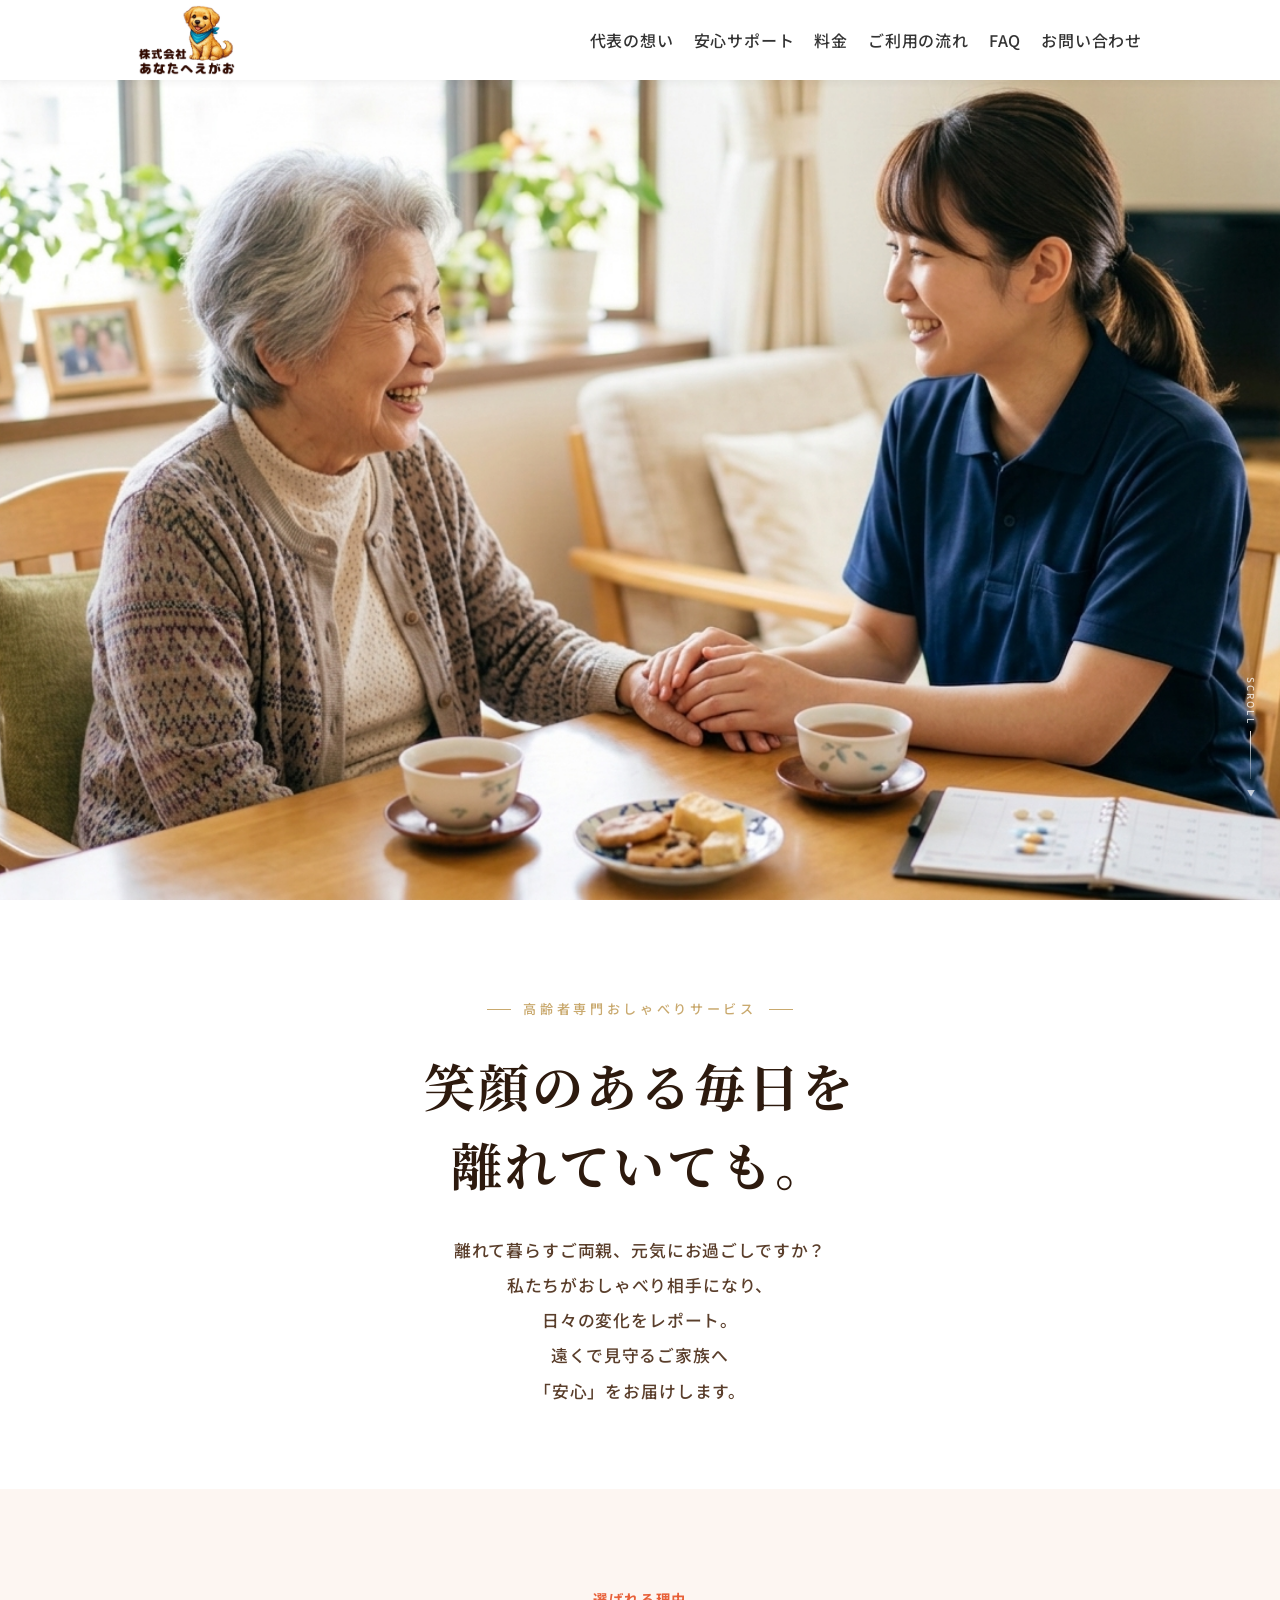
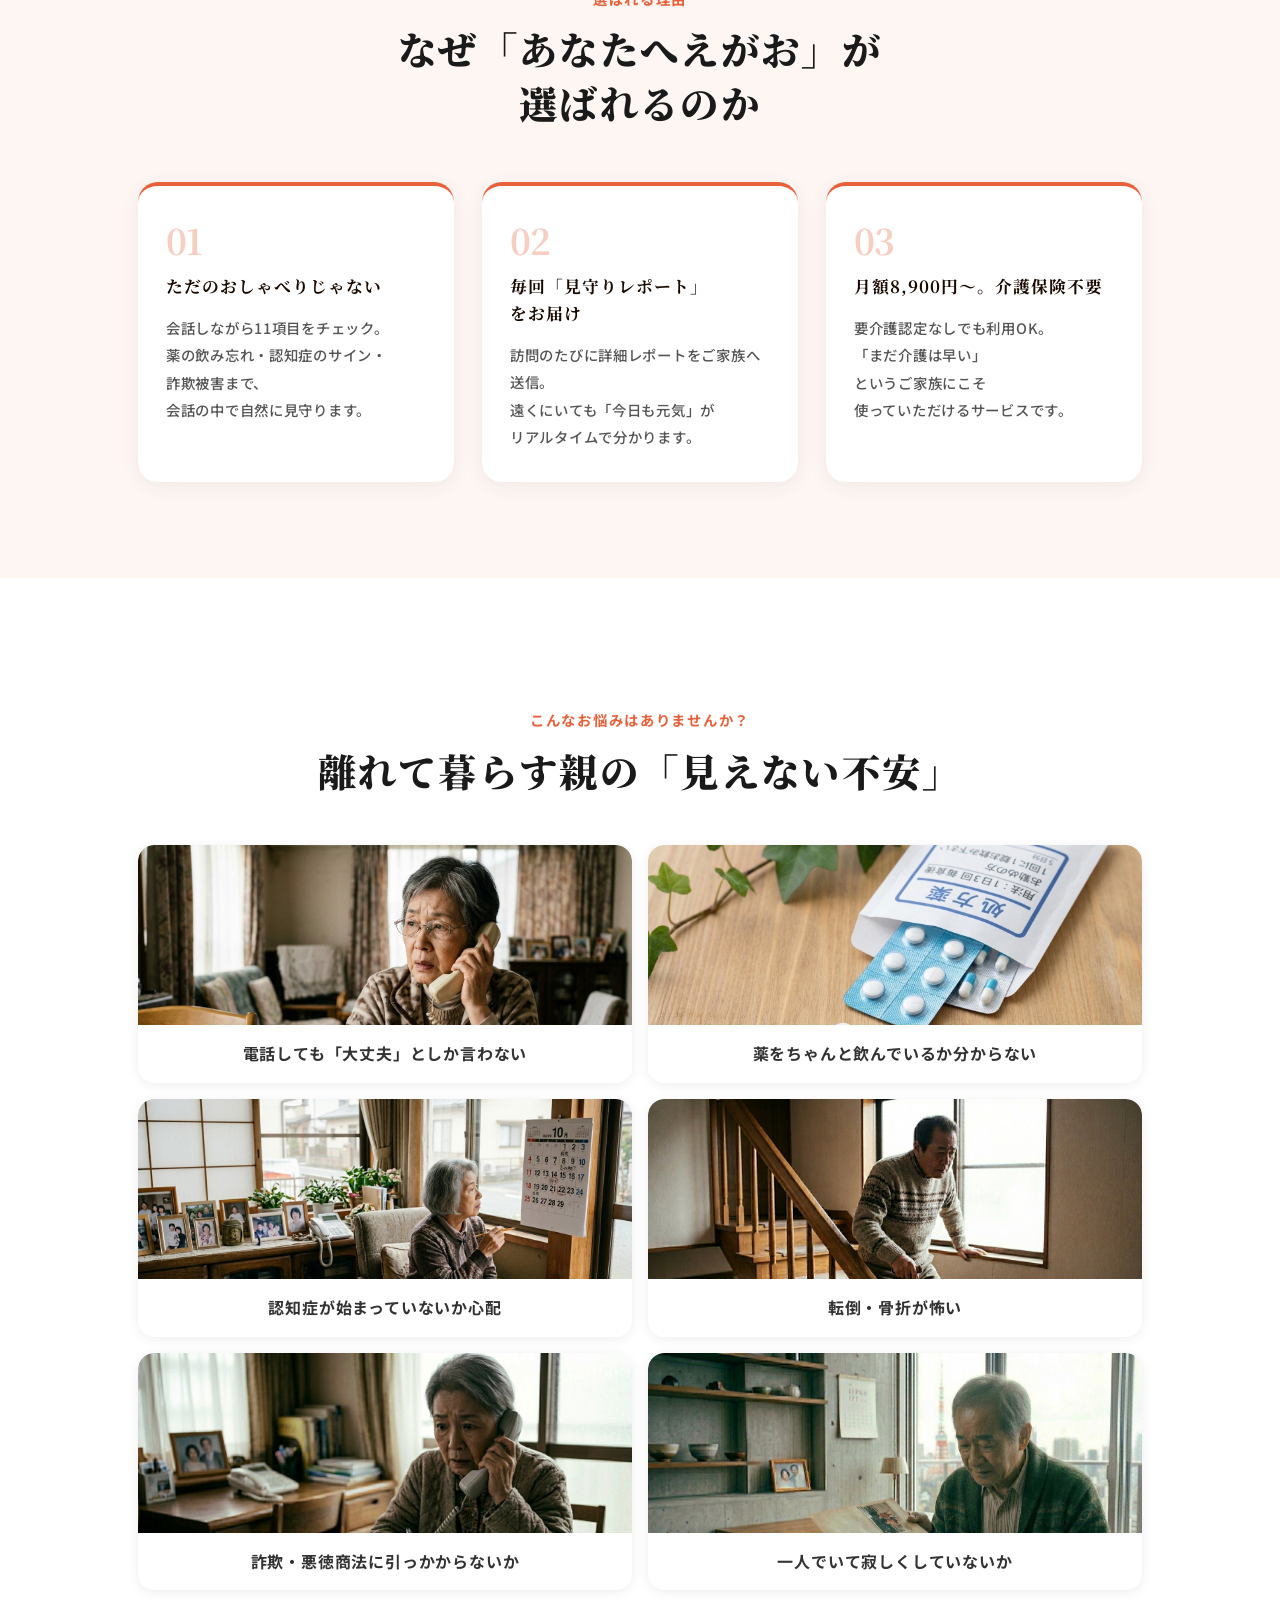
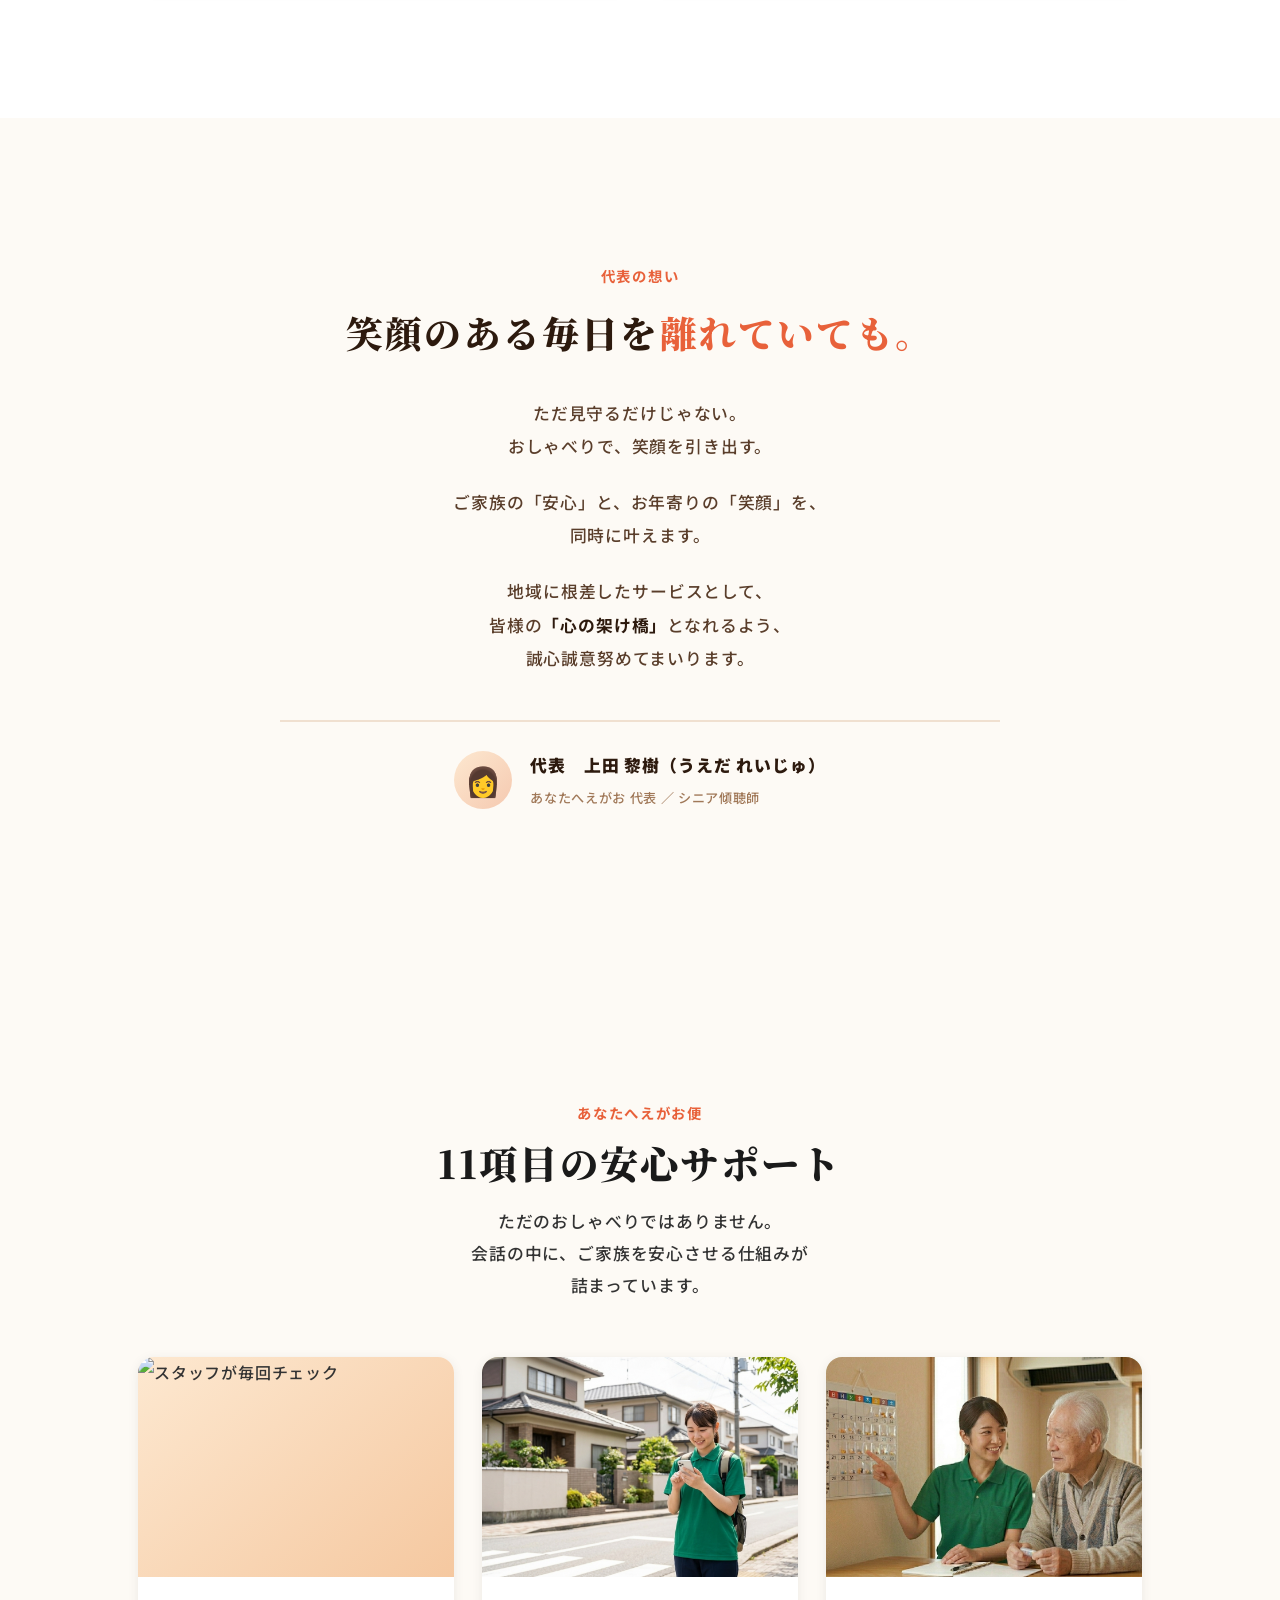
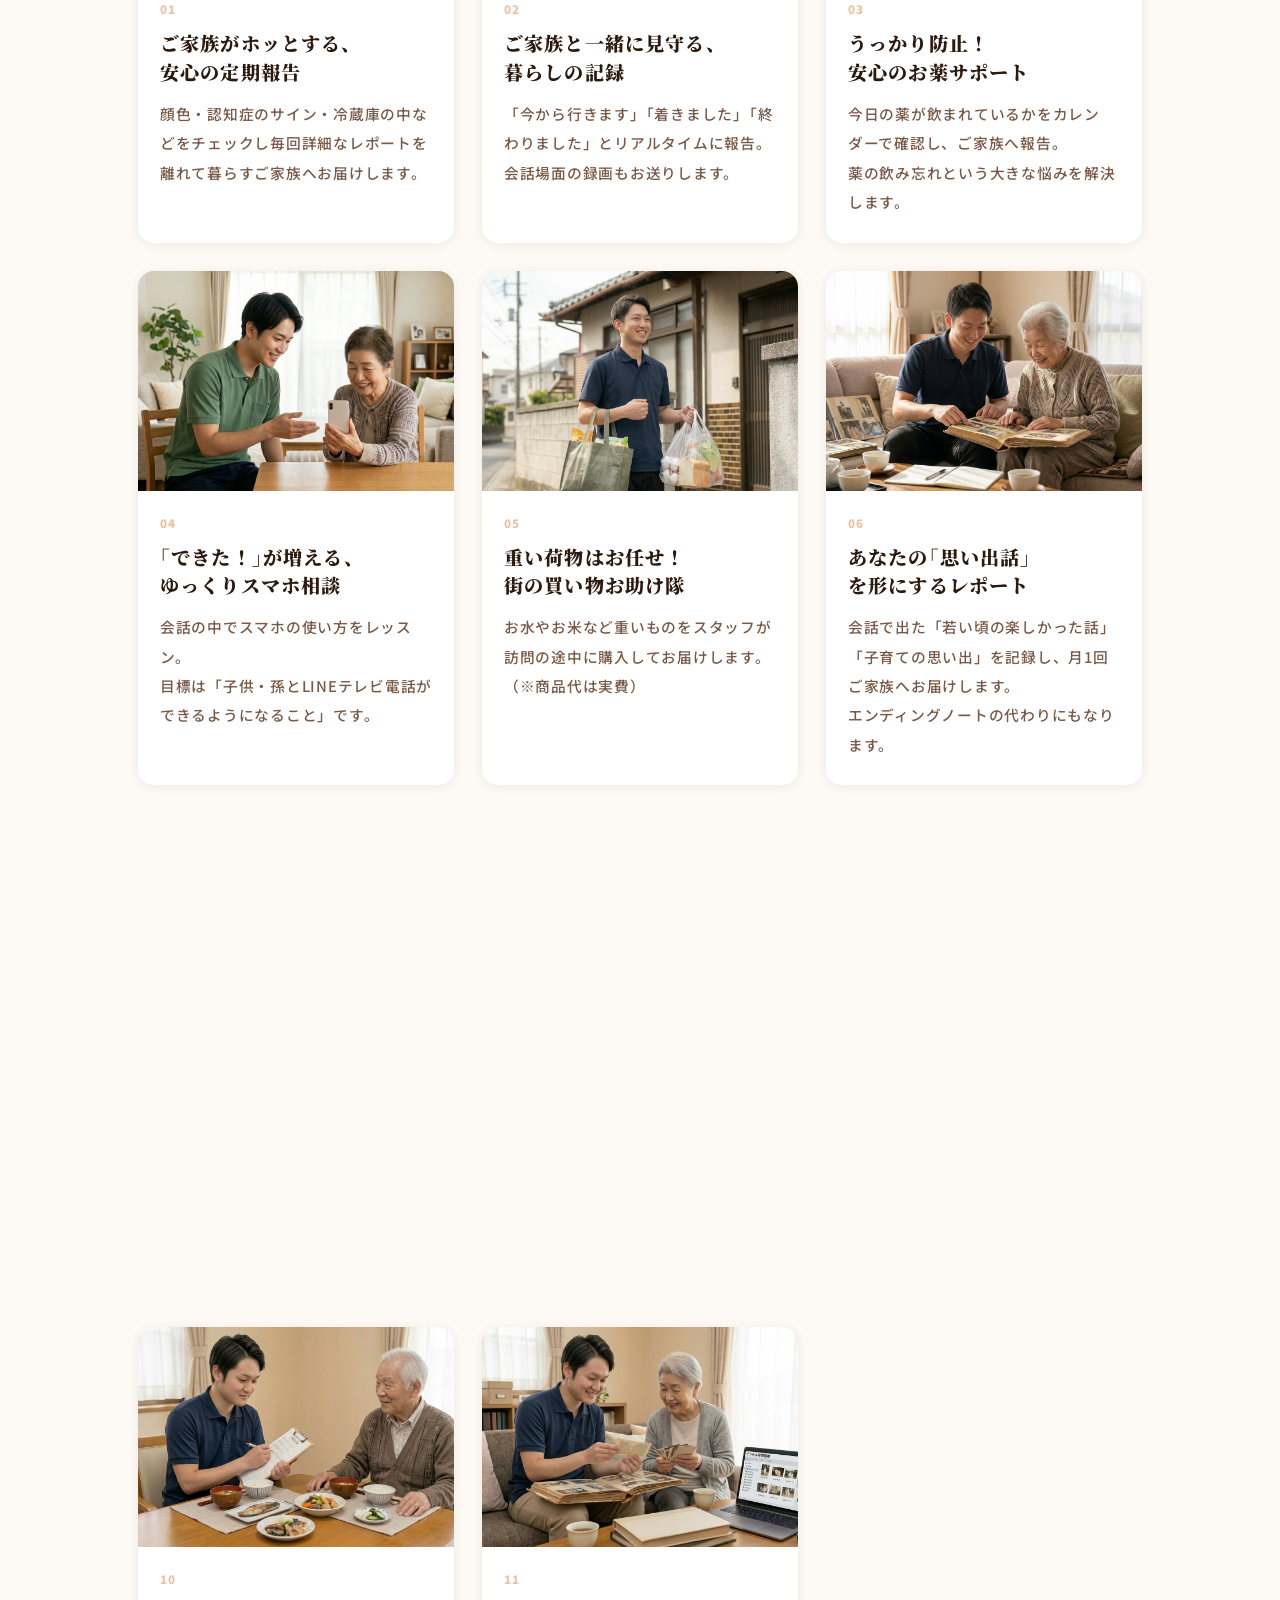
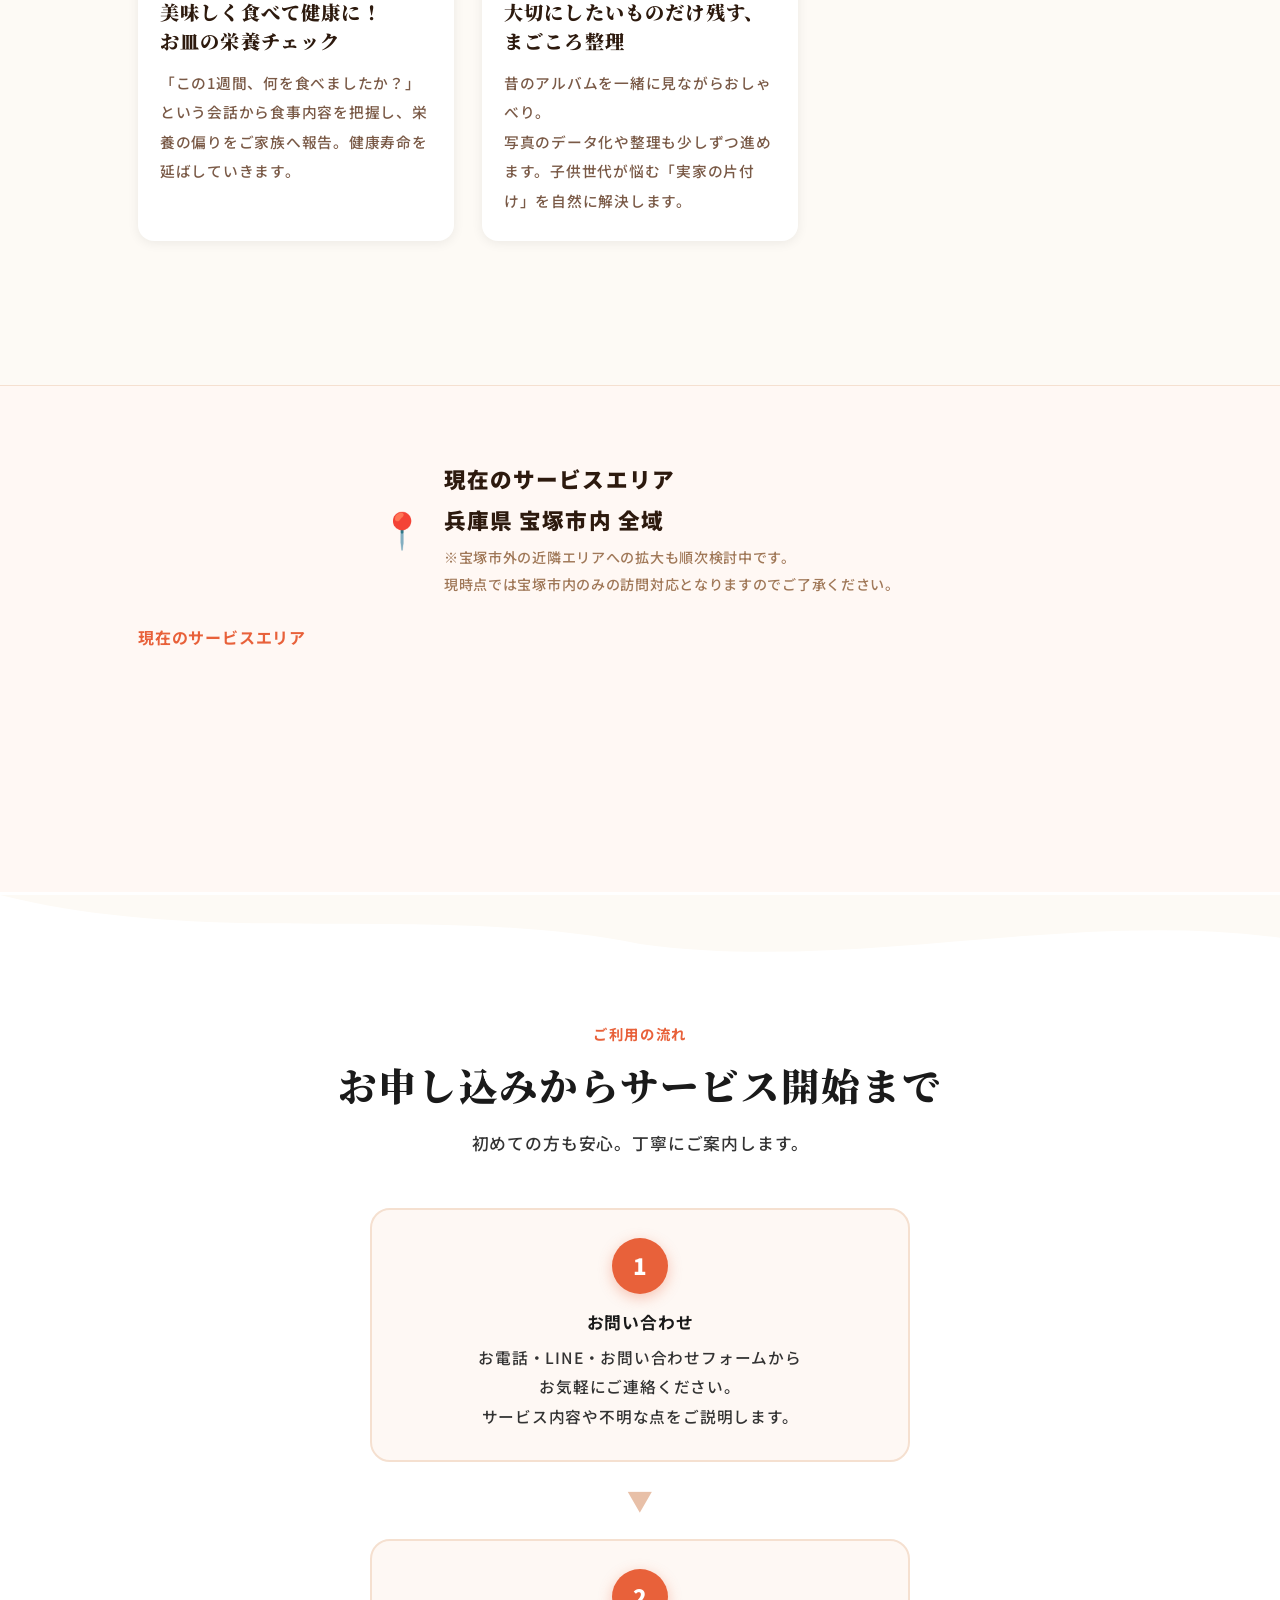
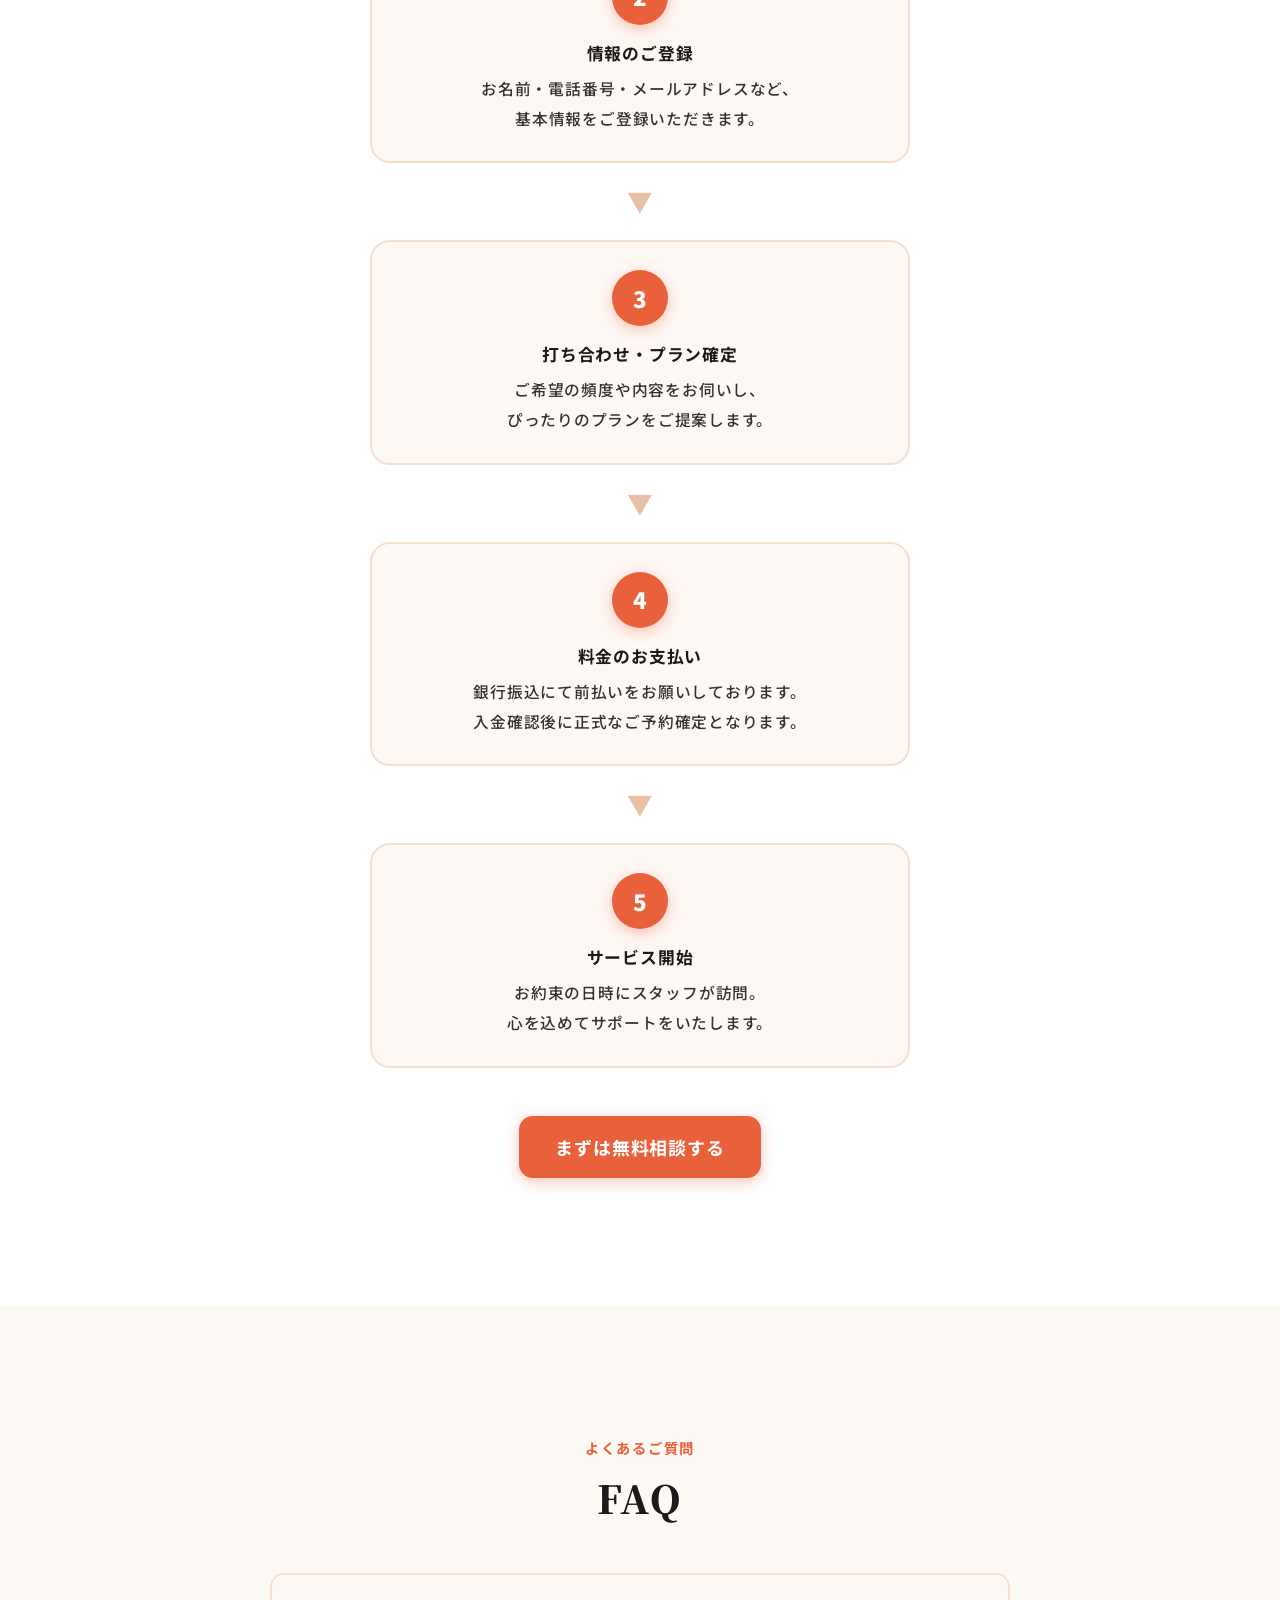
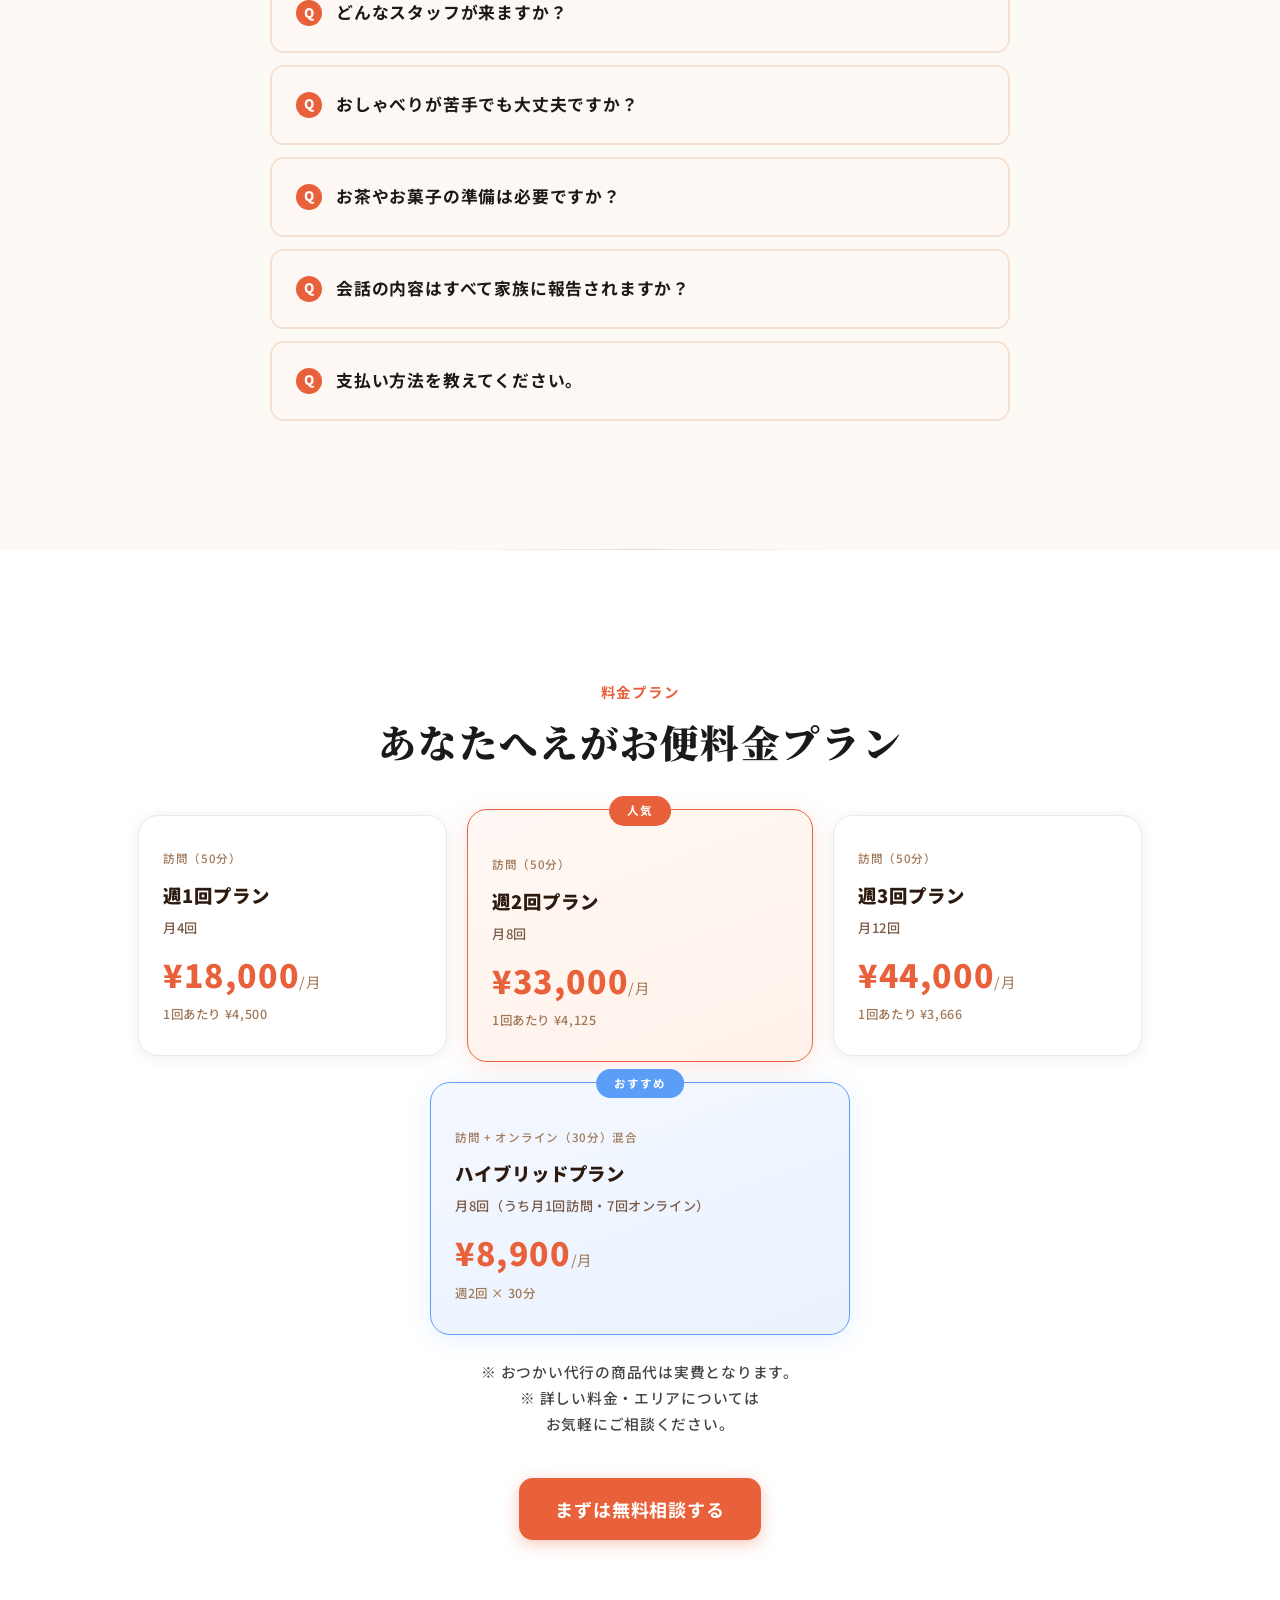
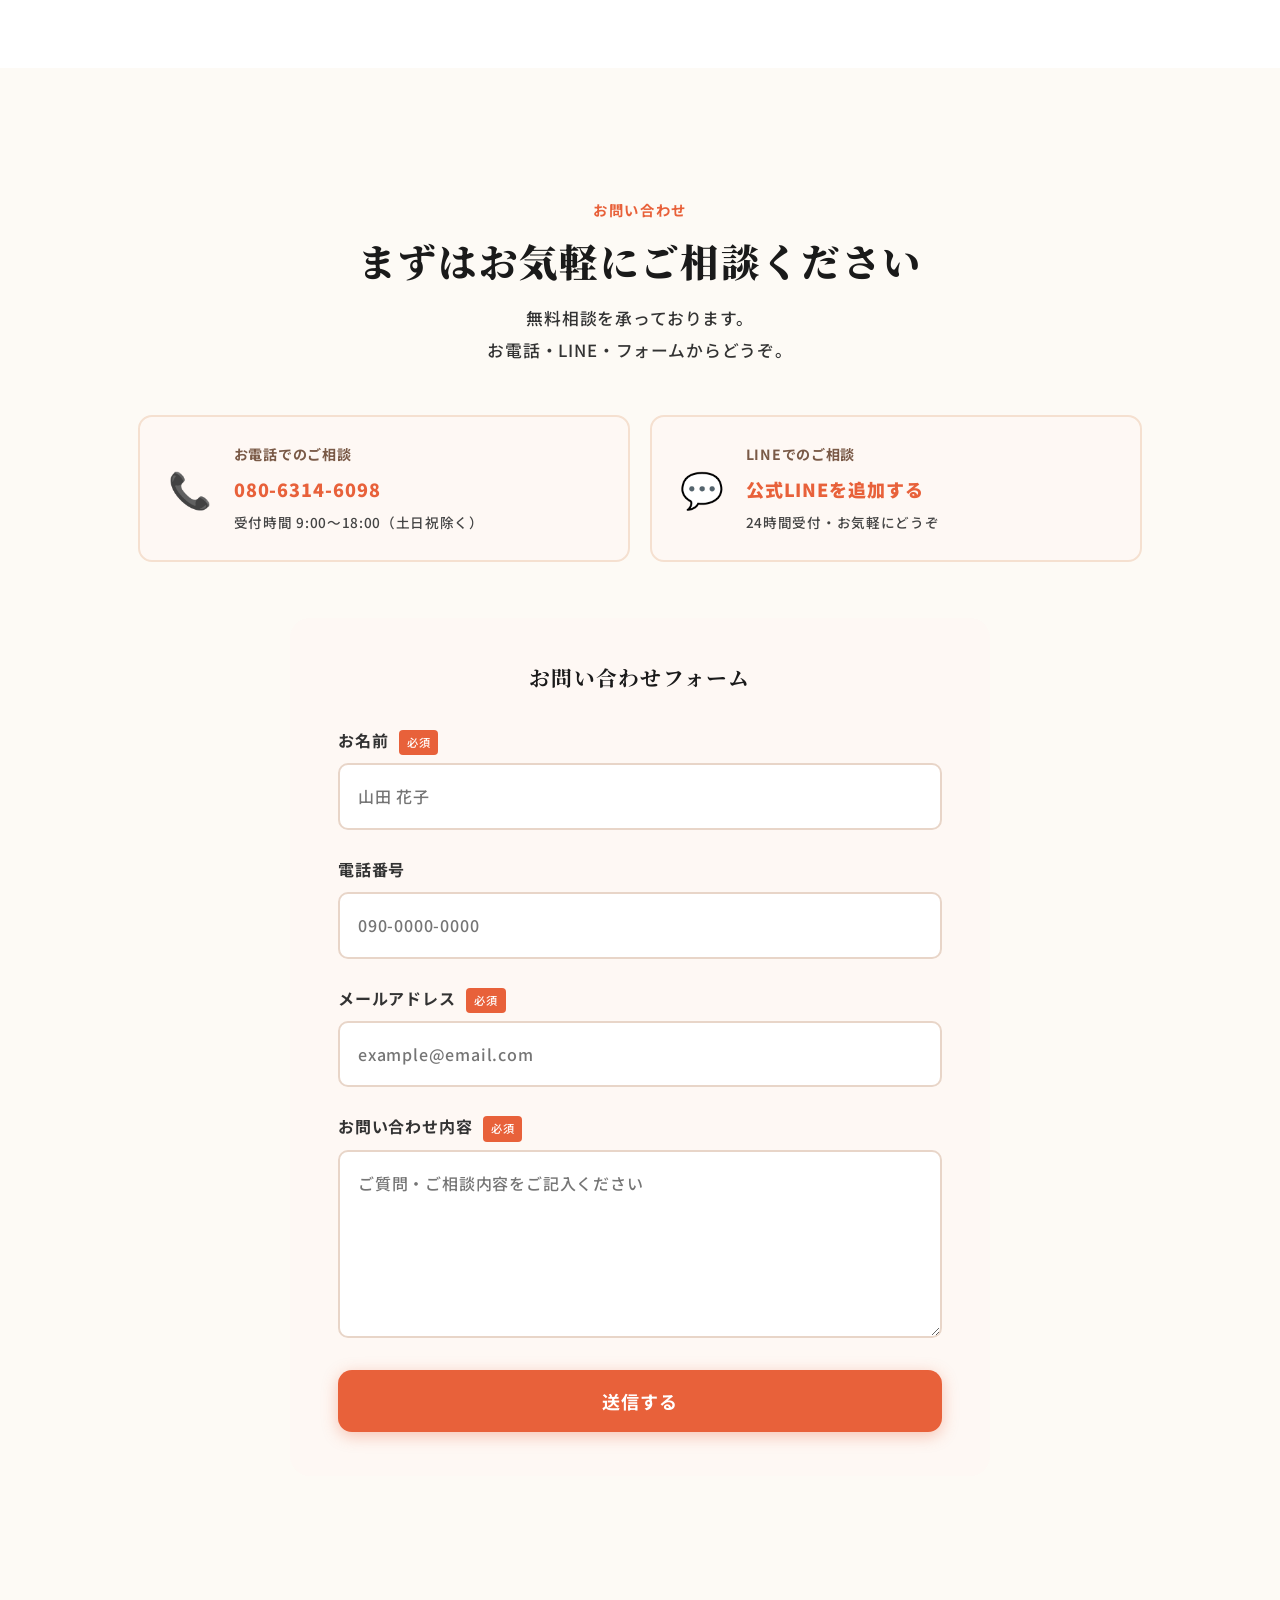
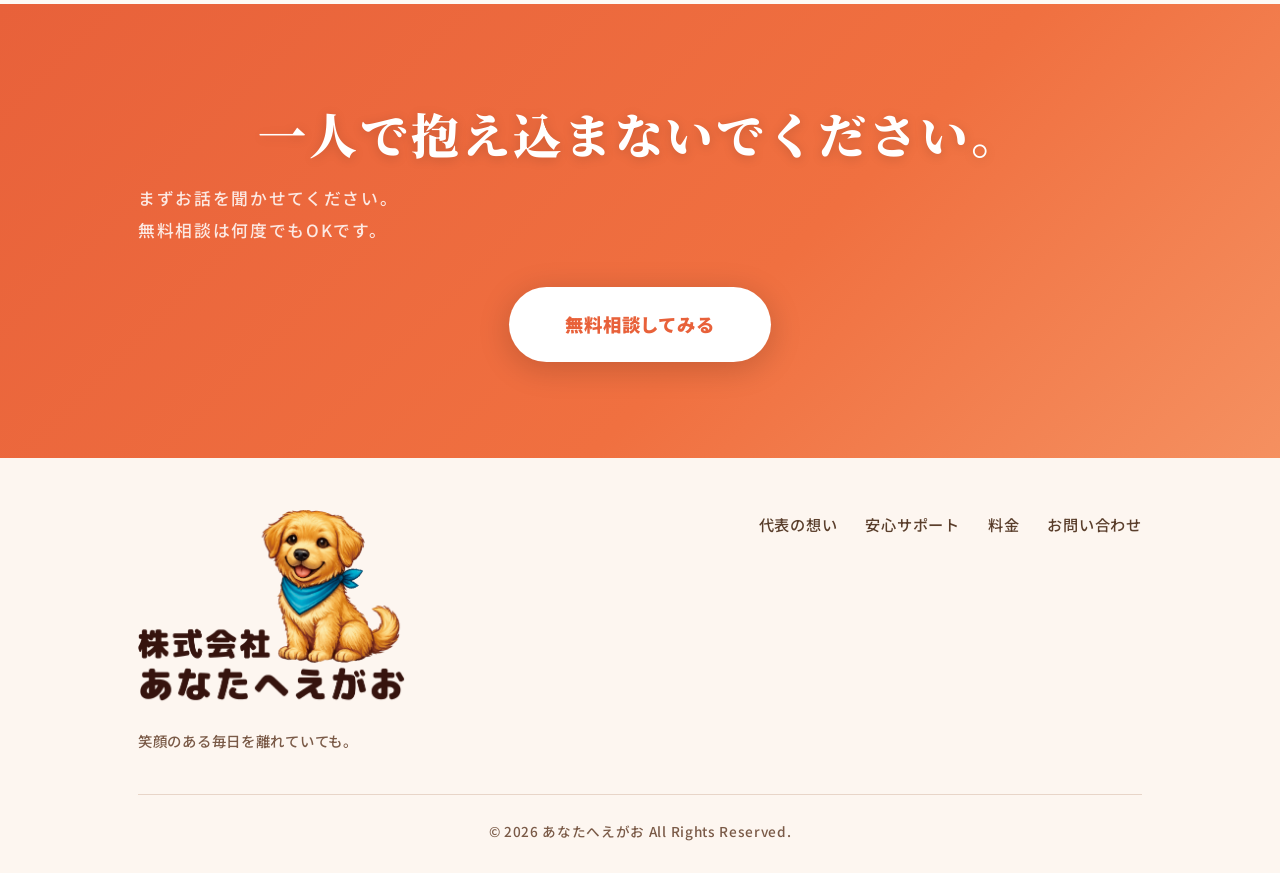
==== commit bb7bb333: "Update footer logo to new PNG image Co-Authored-By: Claude Sonnet 4.6 <noreply@anthropic.com>" ====
--- a/index.html
+++ b/index.html
@@ -547,7 +547,7 @@
   <div class="container">
     <div class="footer-inner">
       <div class="footer-brand">
-        <img src="logo.jpg" alt="あなたへえがお" class="logo-img footer-logo-img" />
+        <img src="logo_new.png" alt="あなたへえがお" class="logo-img footer-logo-img" />
         <p class="footer-tagline">笑顔のある毎日を離れていても。</p>
       </div>
       <div class="footer-links">
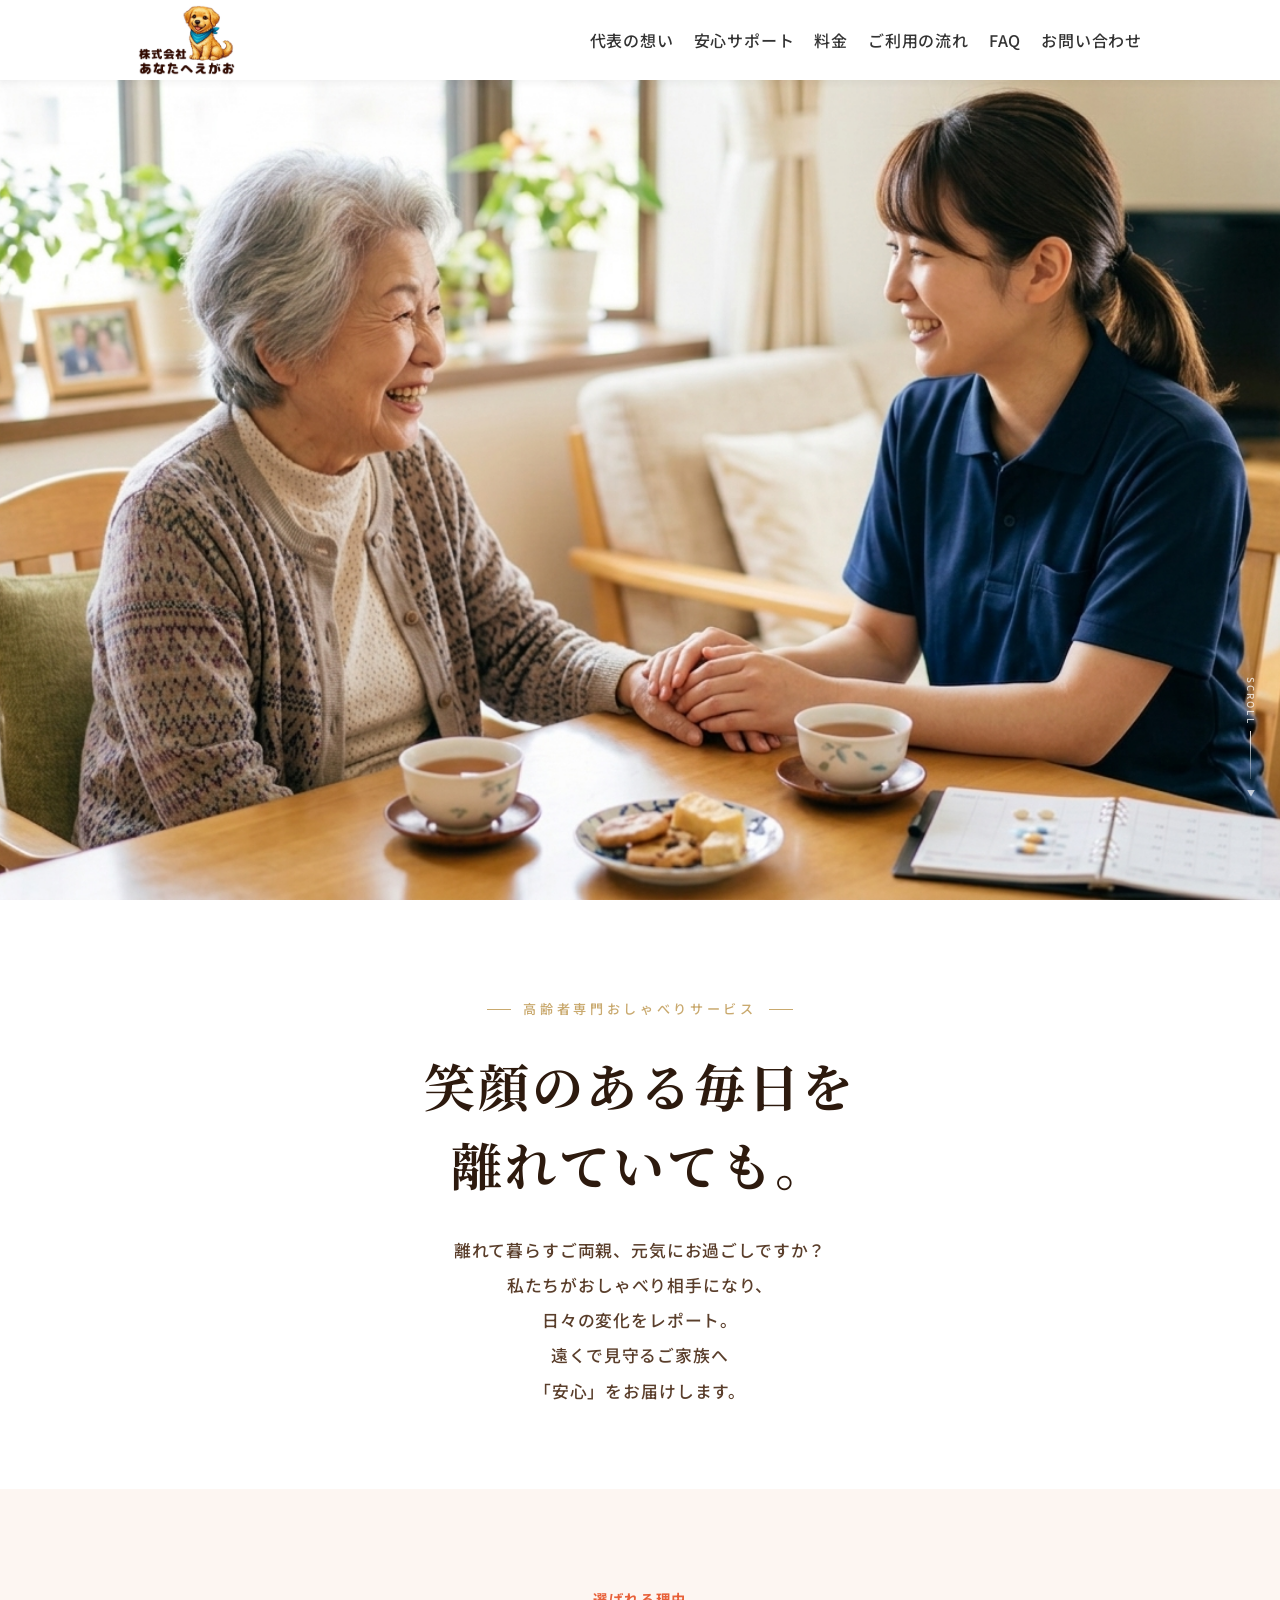
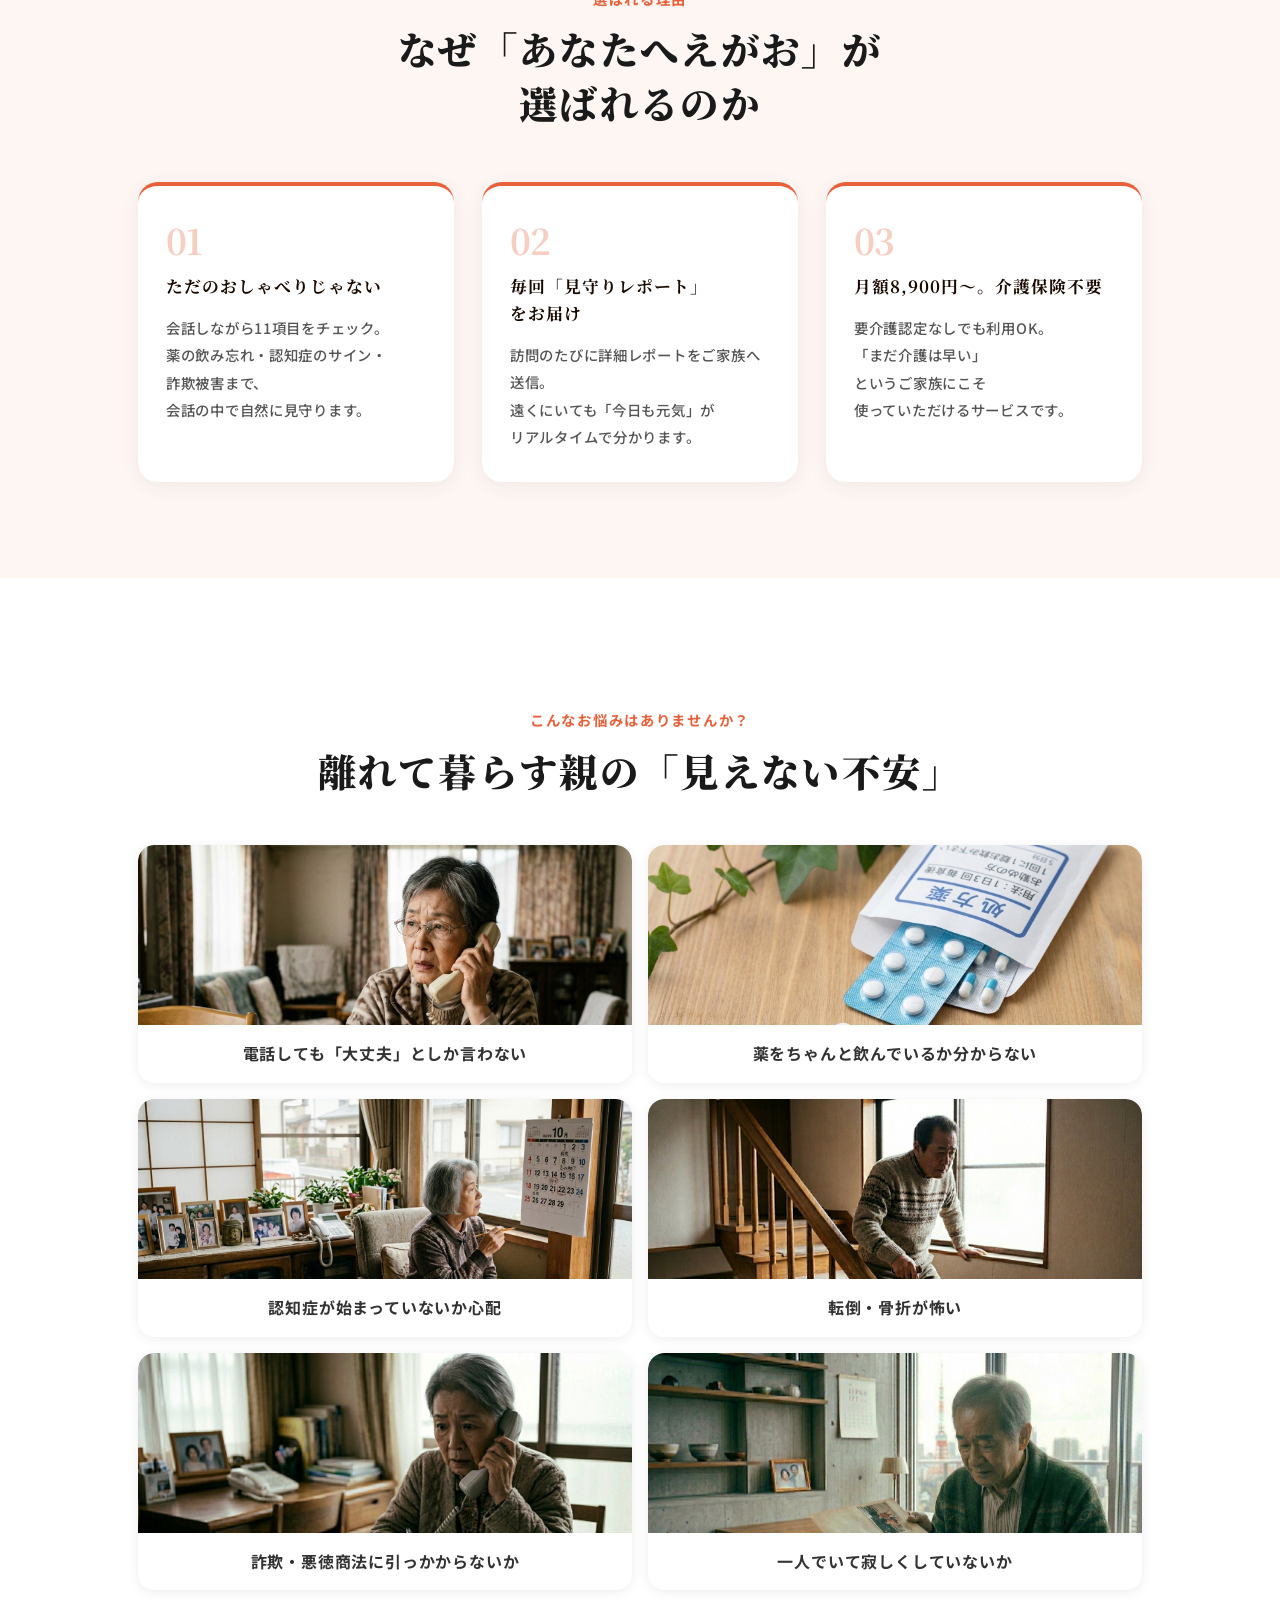
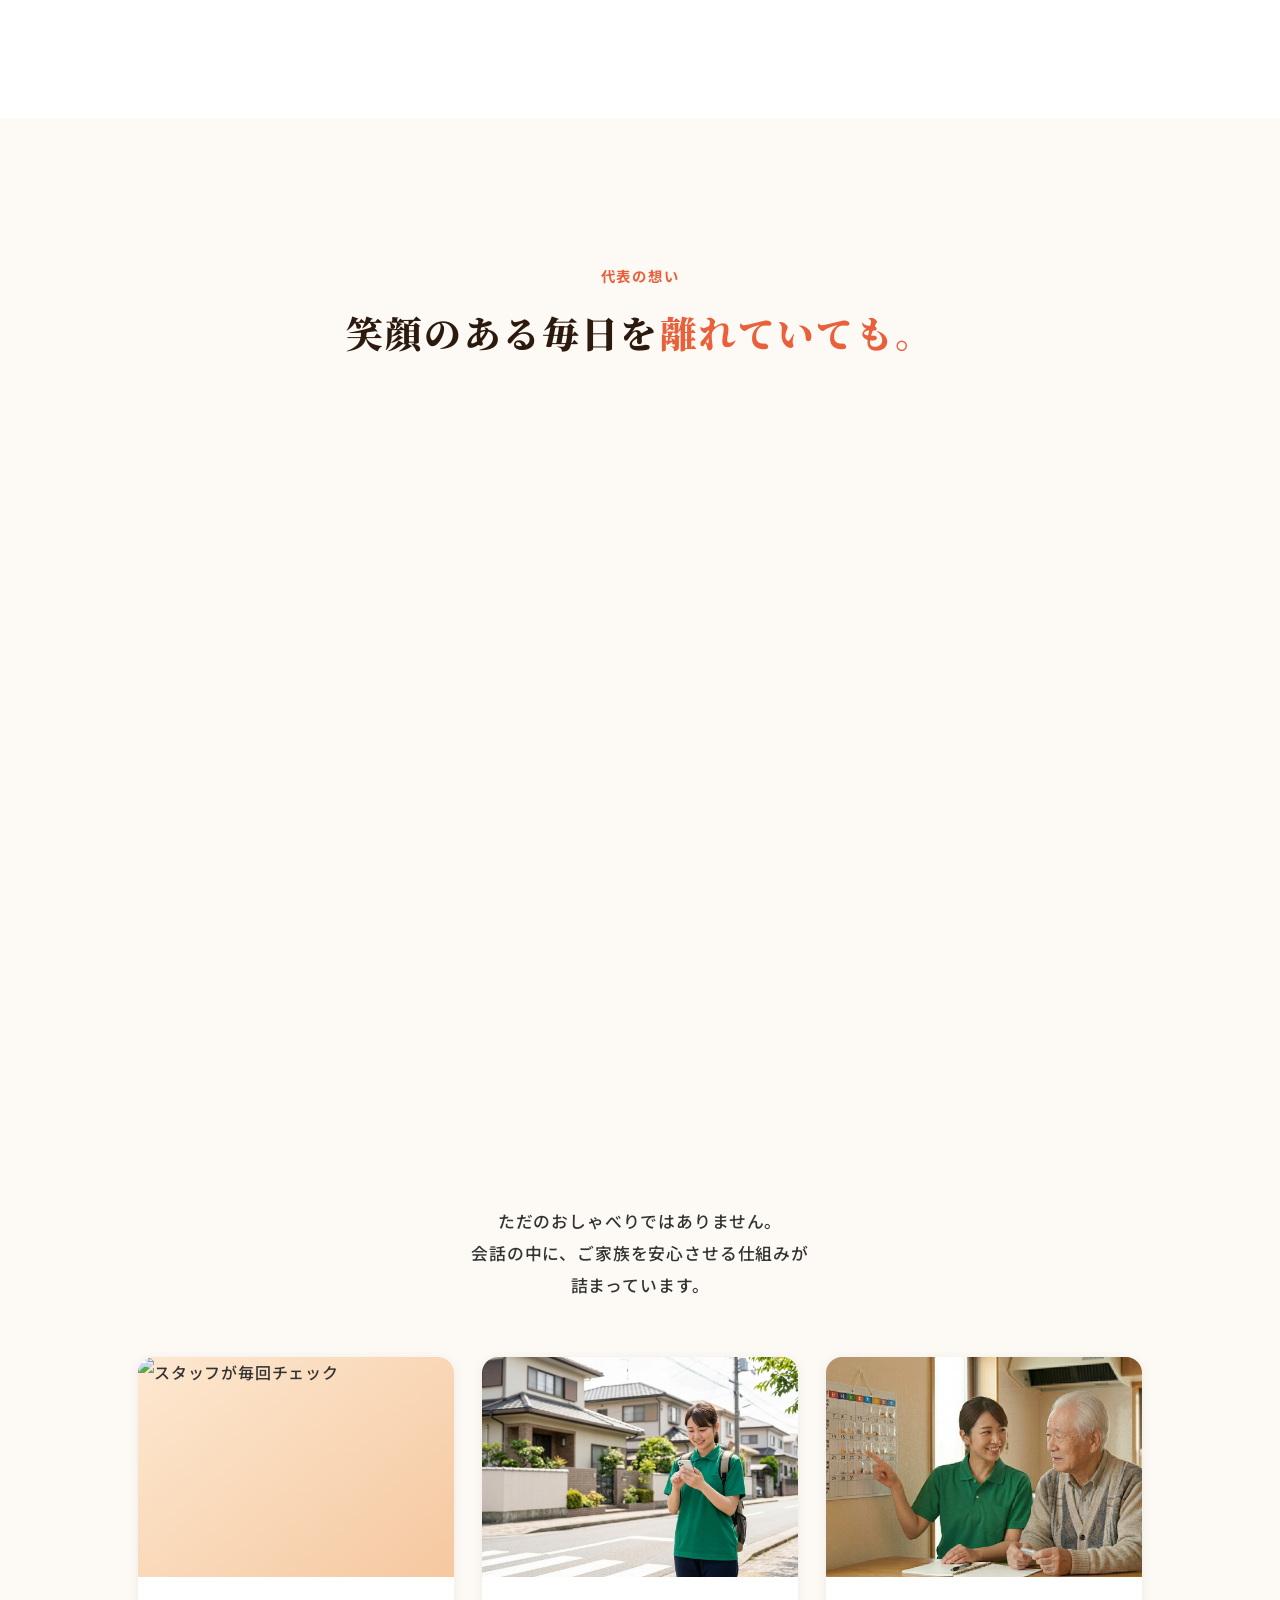
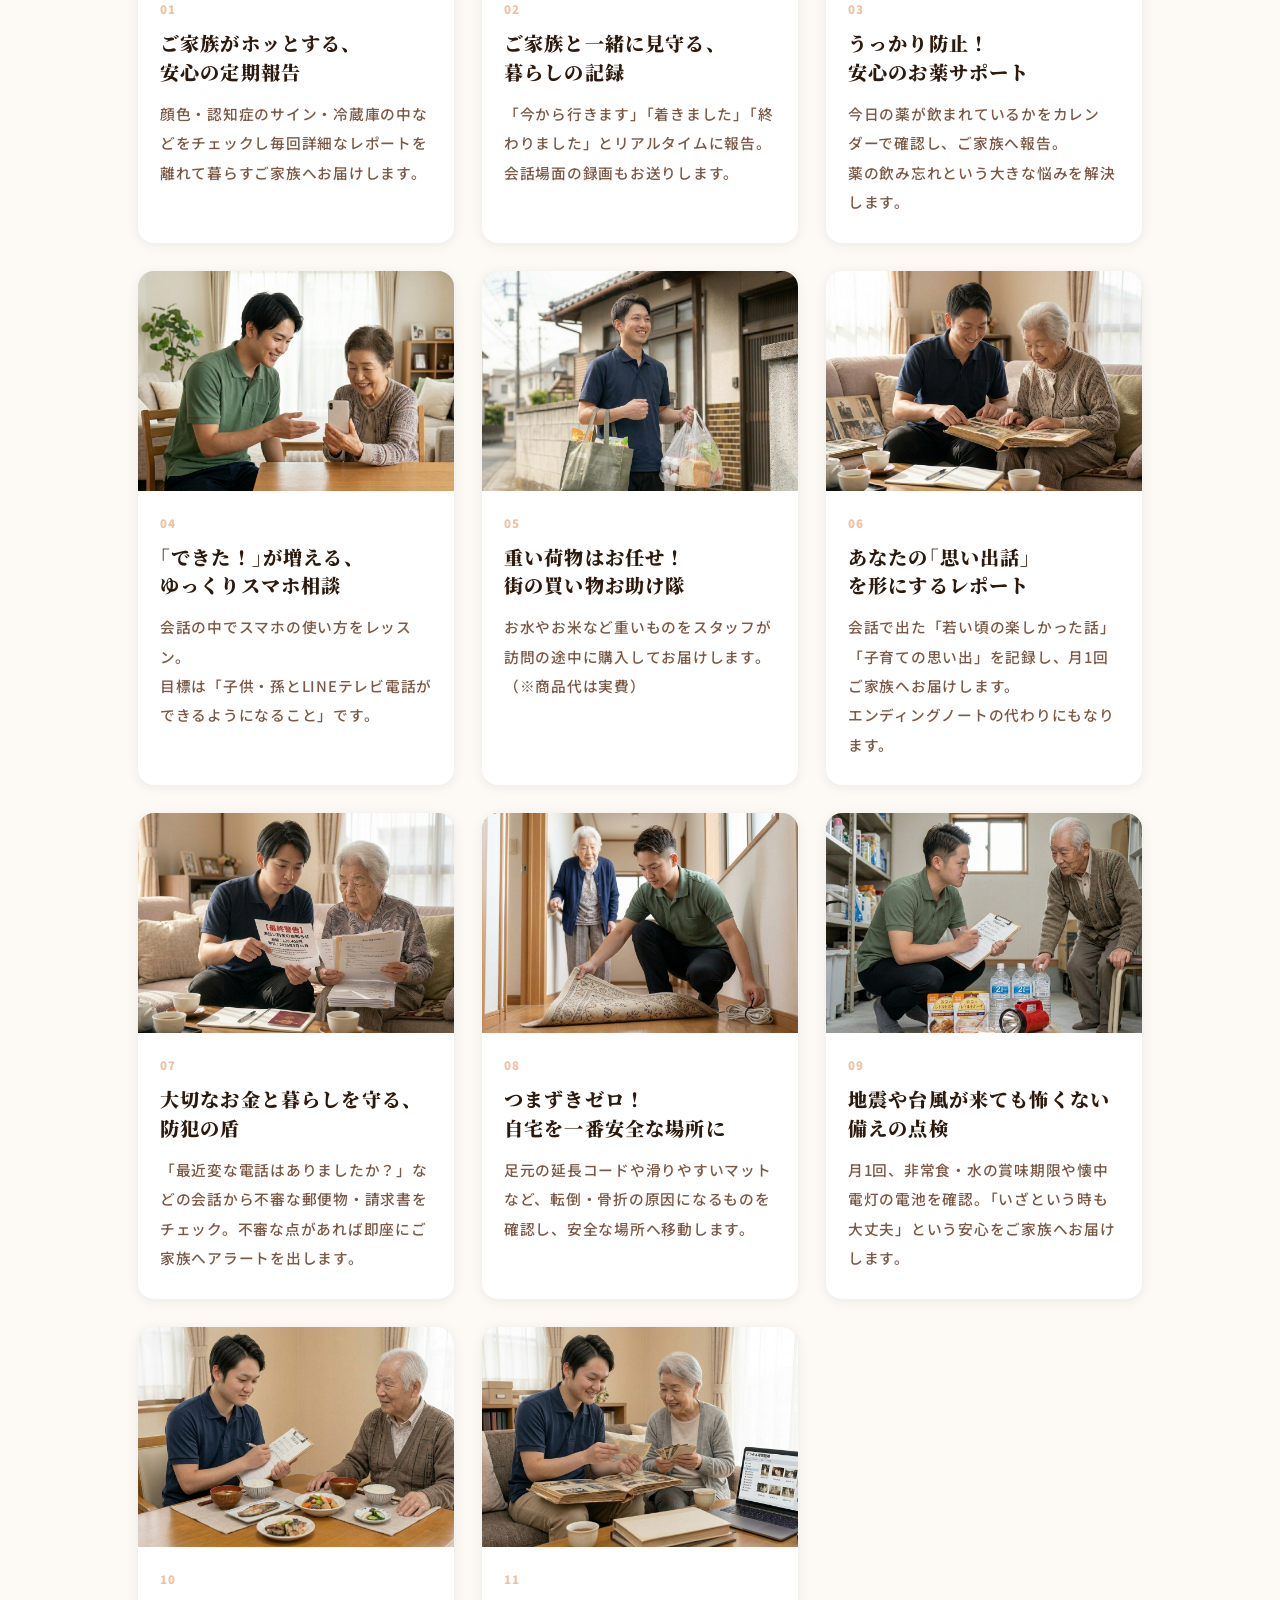
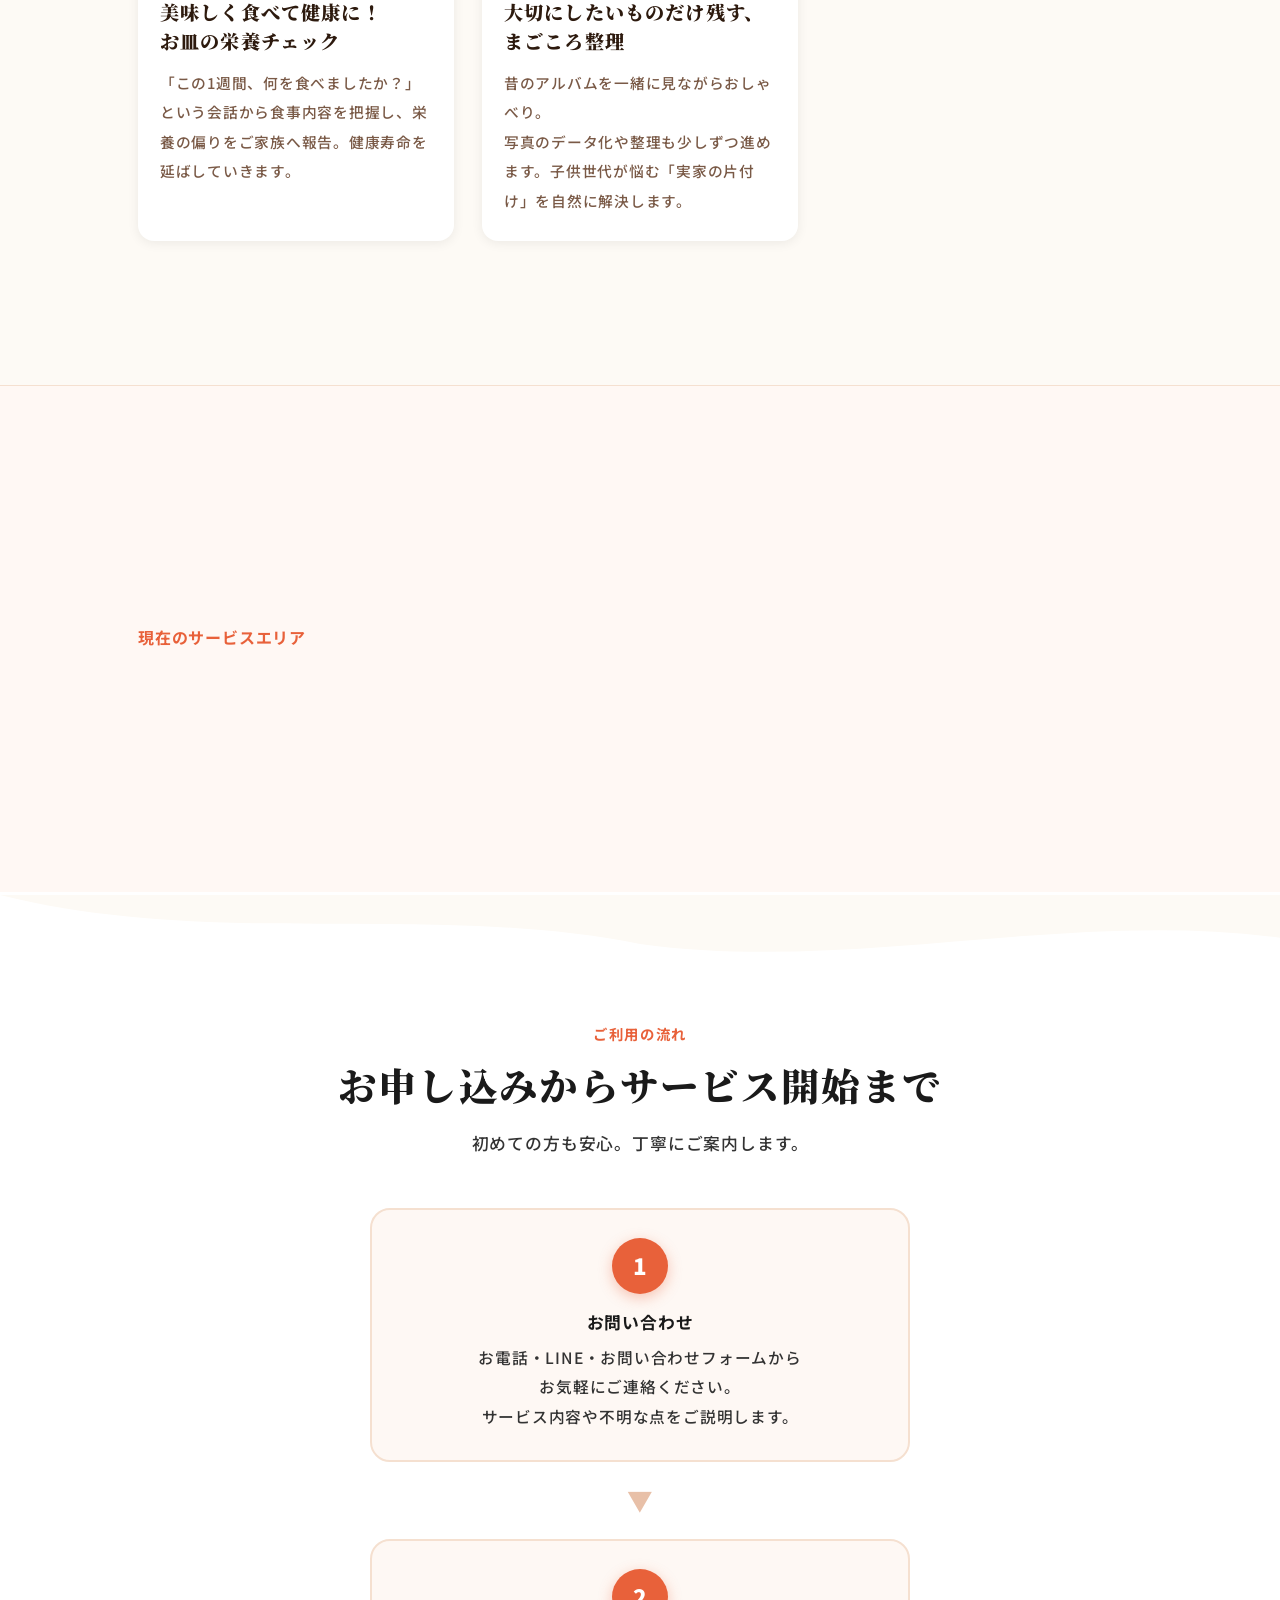
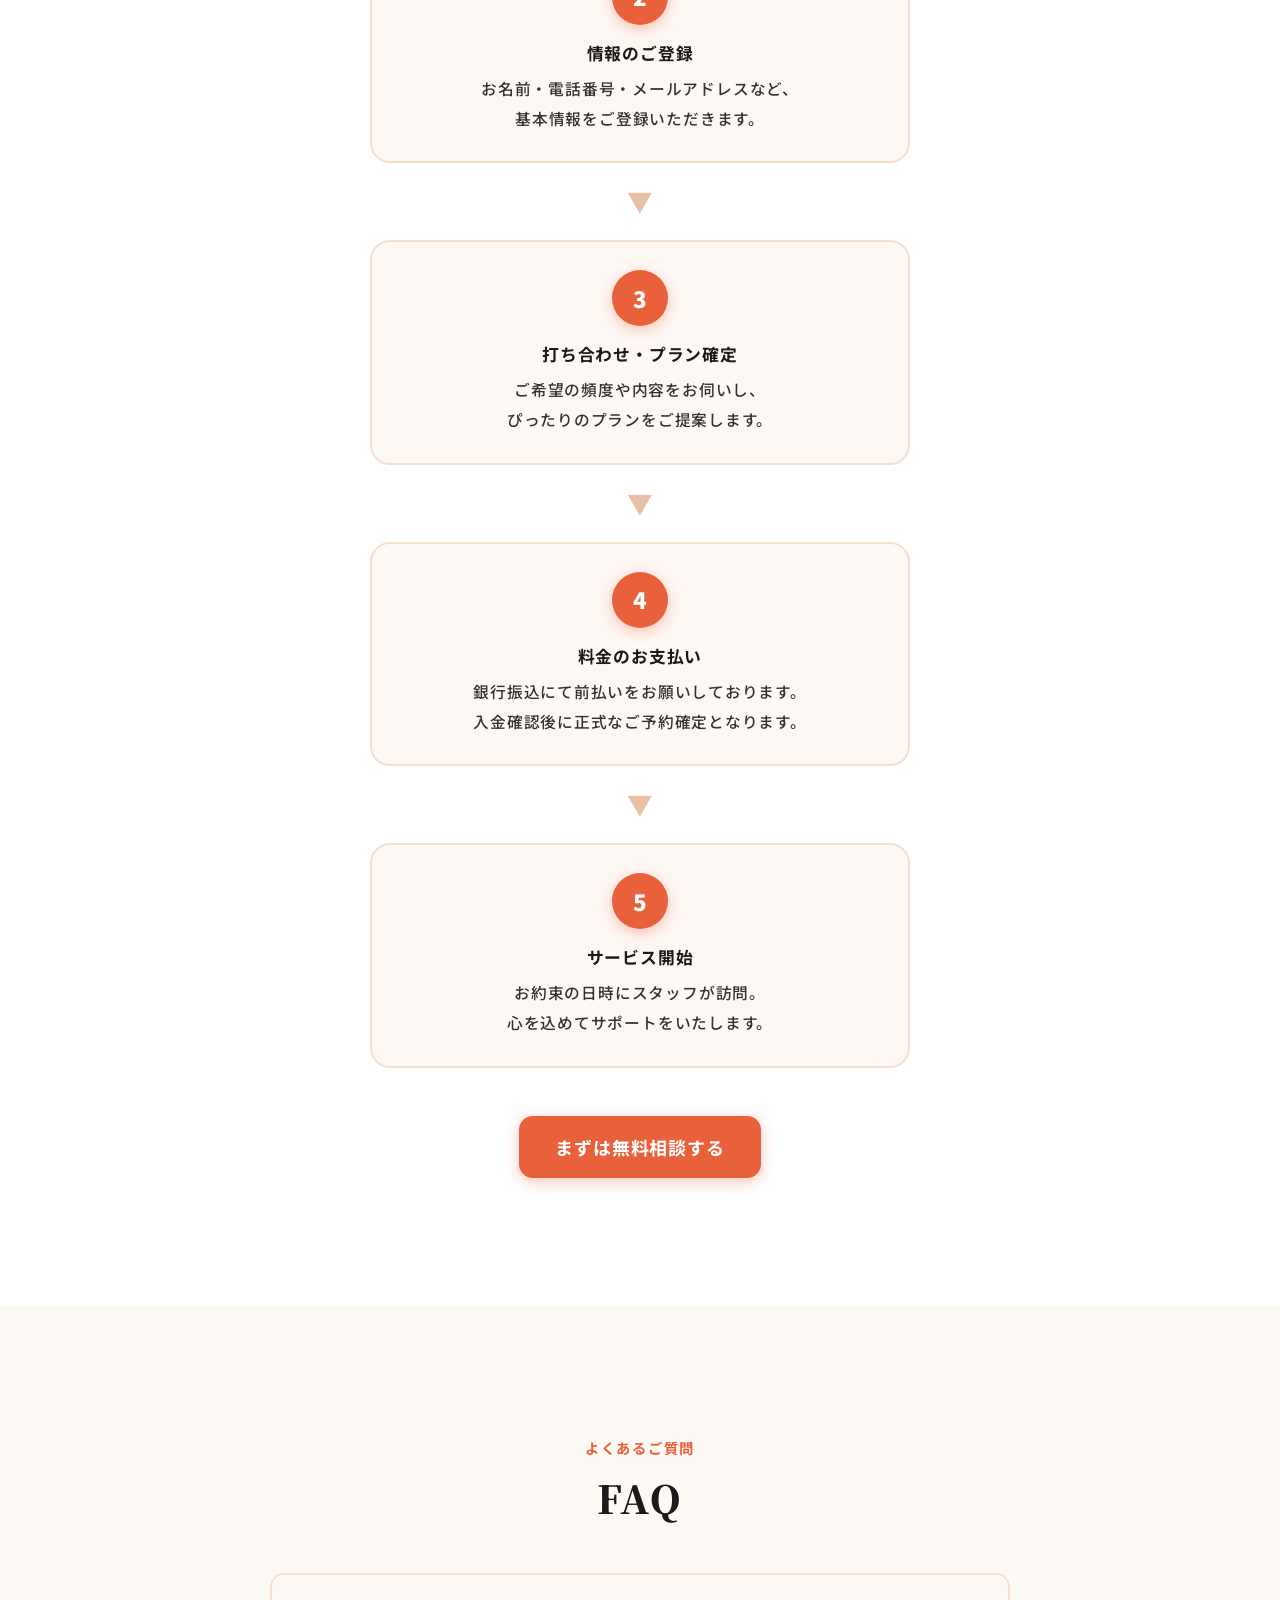
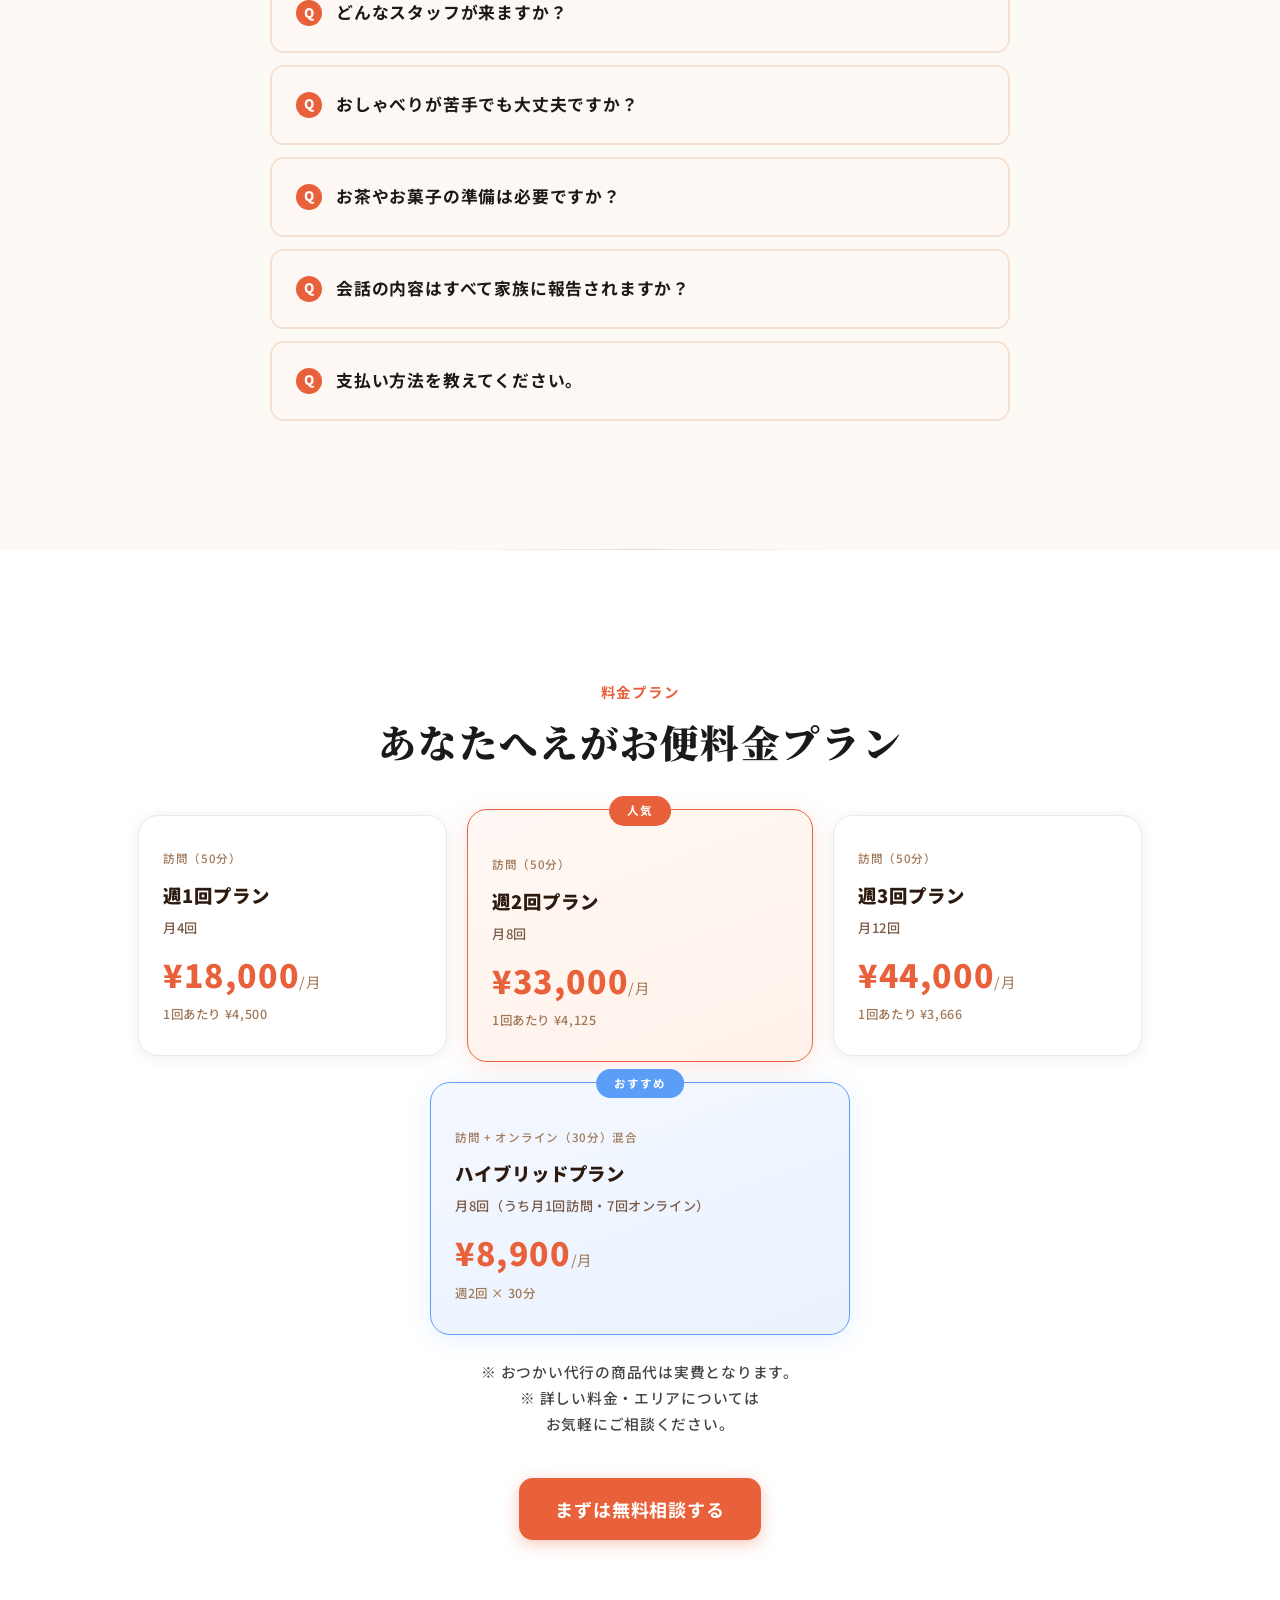
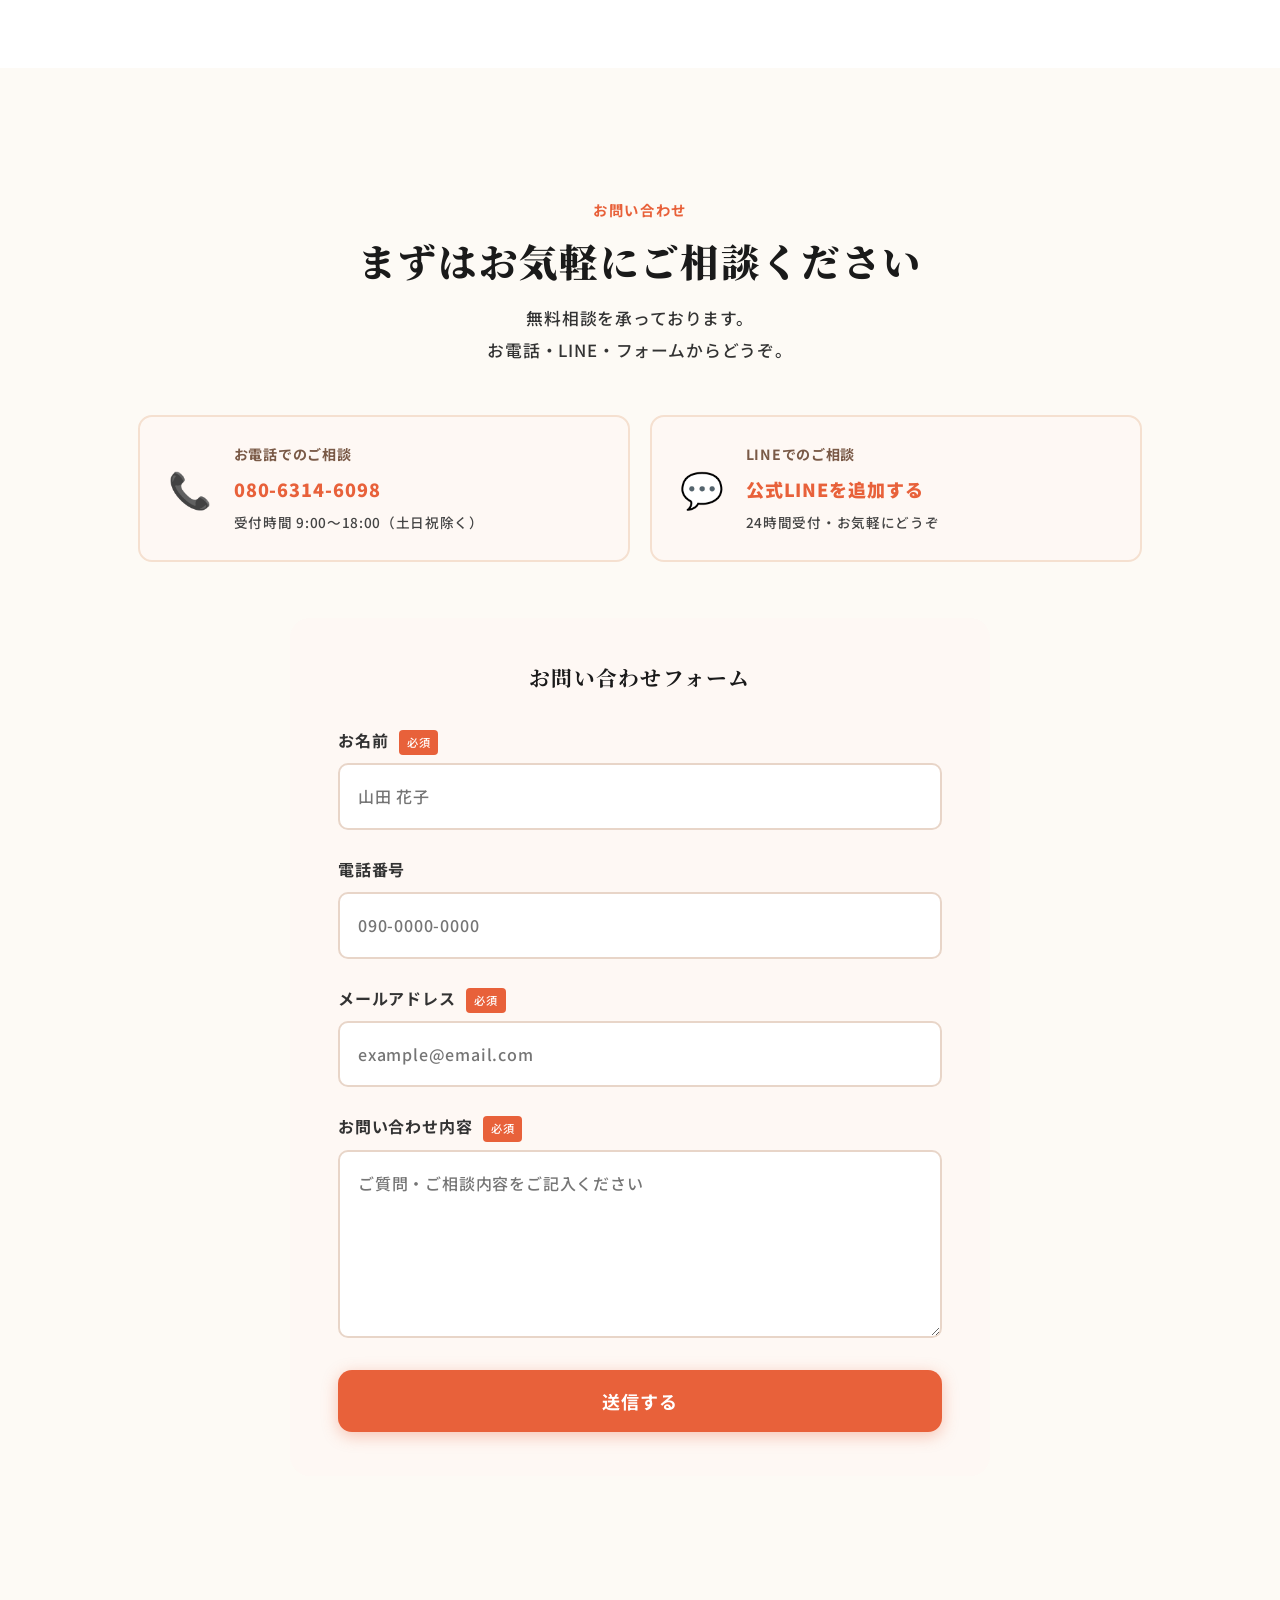
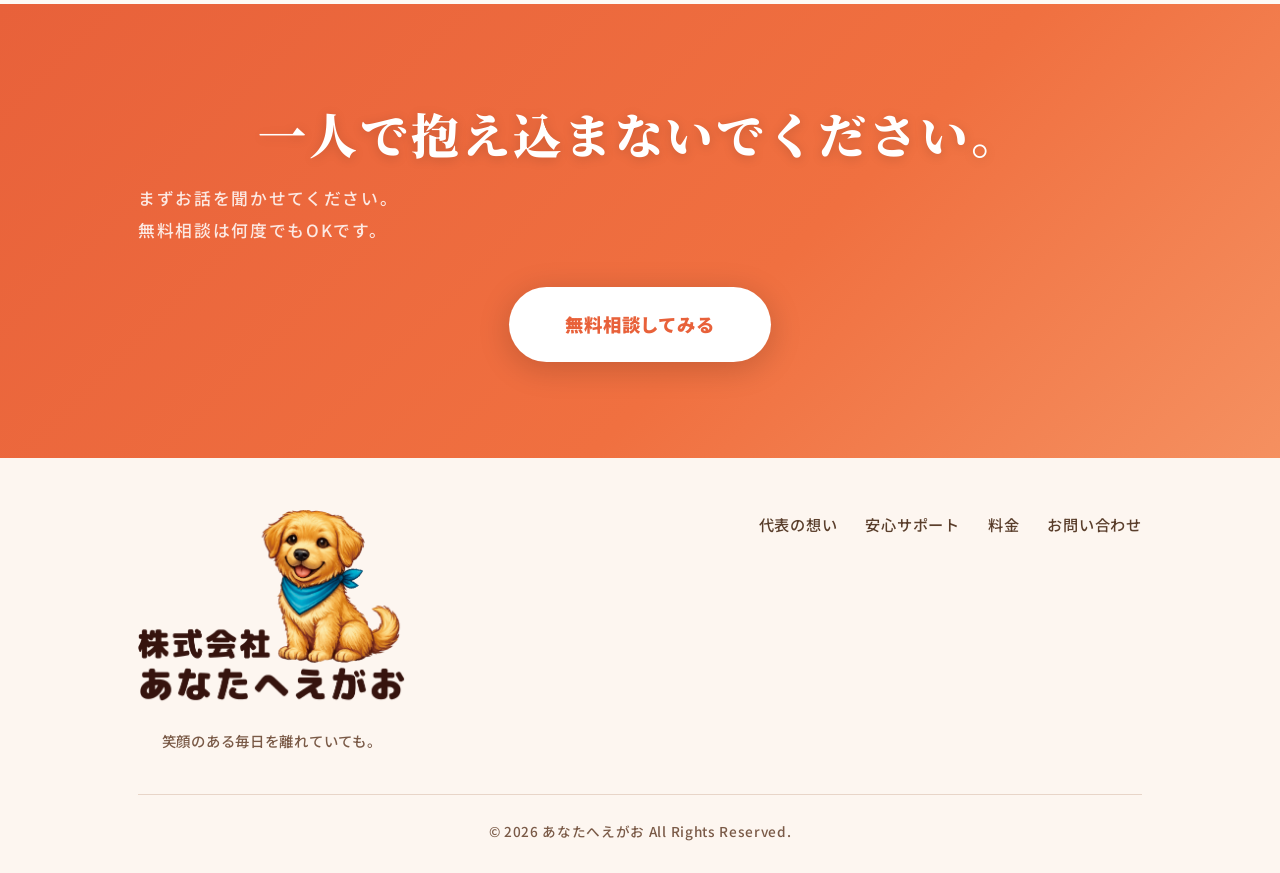
==== commit 6b947102: "Center-align footer tagline text Co-Authored-By: Claude Sonnet 4.6 <noreply@anthropic.com>" ====
--- a/index.html
+++ b/index.html
@@ -548,7 +548,7 @@
     <div class="footer-inner">
       <div class="footer-brand">
         <img src="logo_new.png" alt="あなたへえがお" class="logo-img footer-logo-img" />
-        <p class="footer-tagline">笑顔のある毎日を離れていても。</p>
+        <p class="footer-tagline" style="text-align:center;">笑顔のある毎日を離れていても。</p>
       </div>
       <div class="footer-links">
         <a href="#story">代表の想い</a>
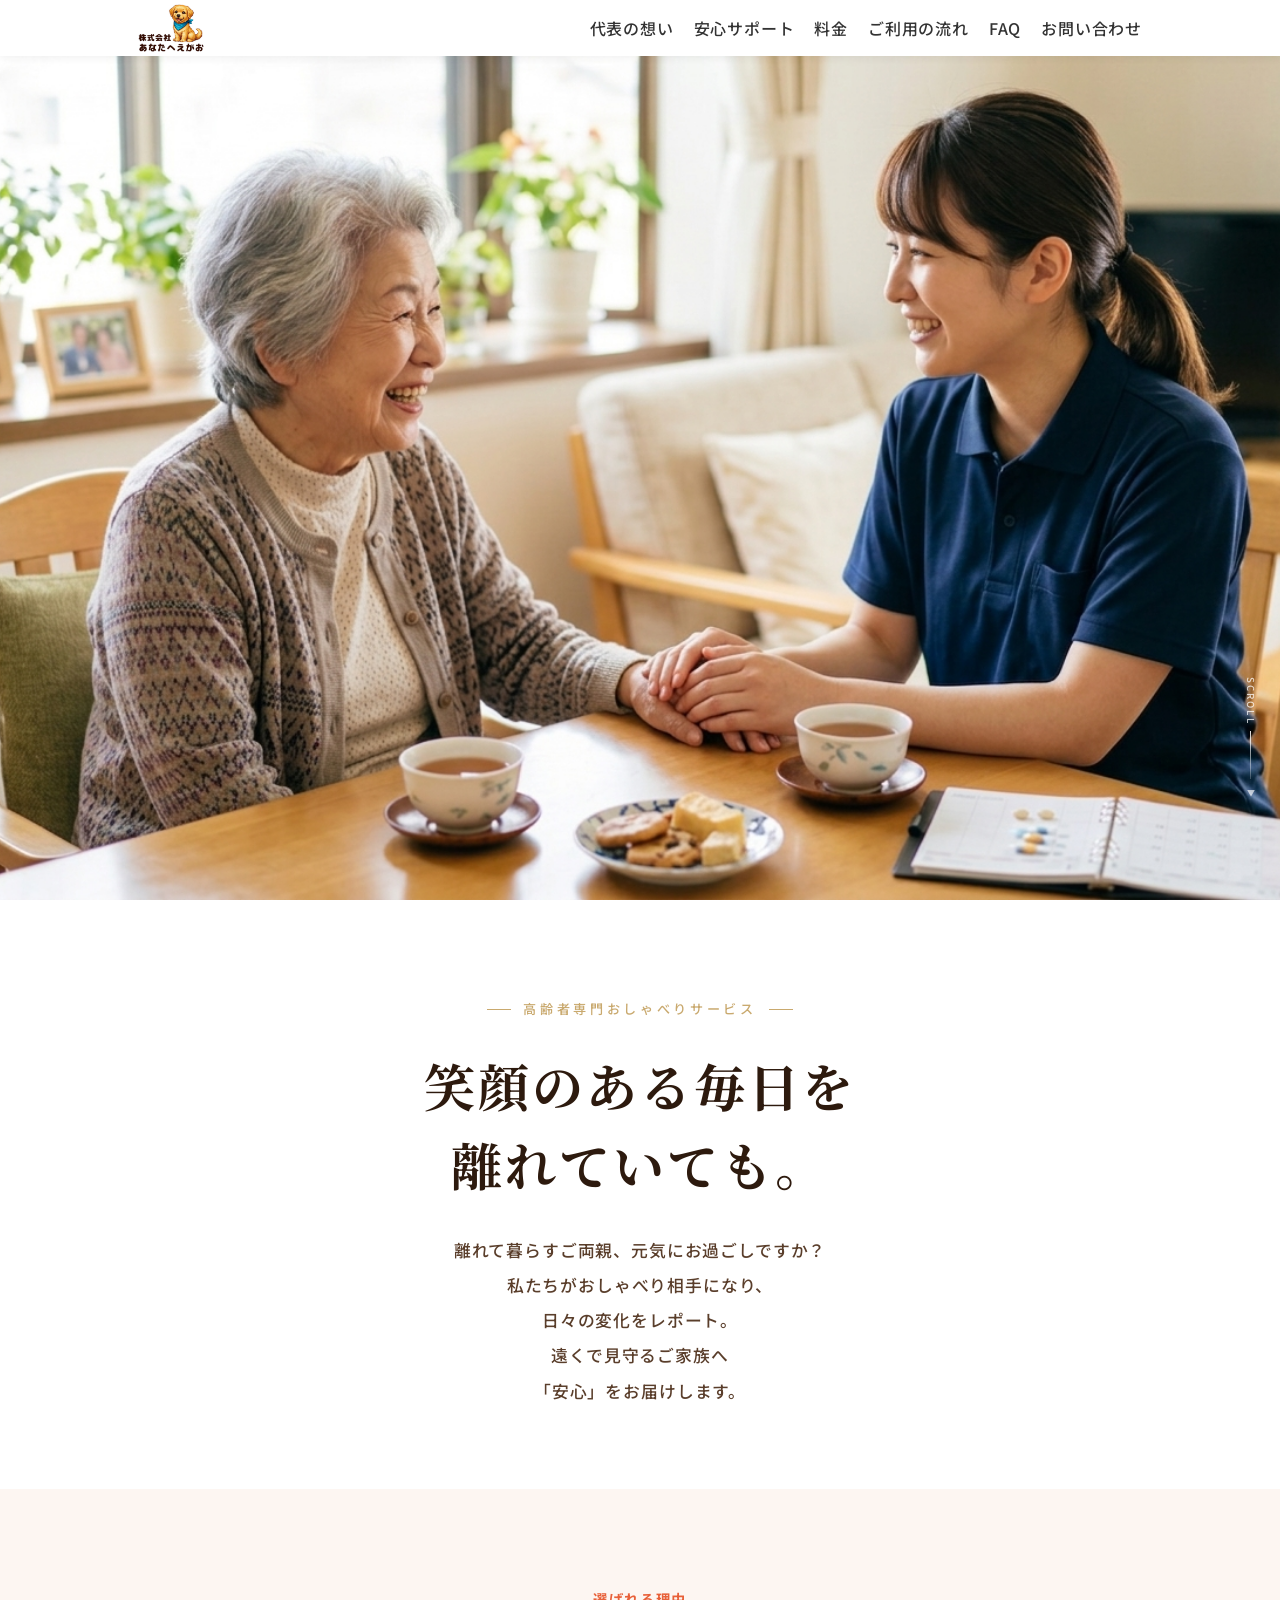
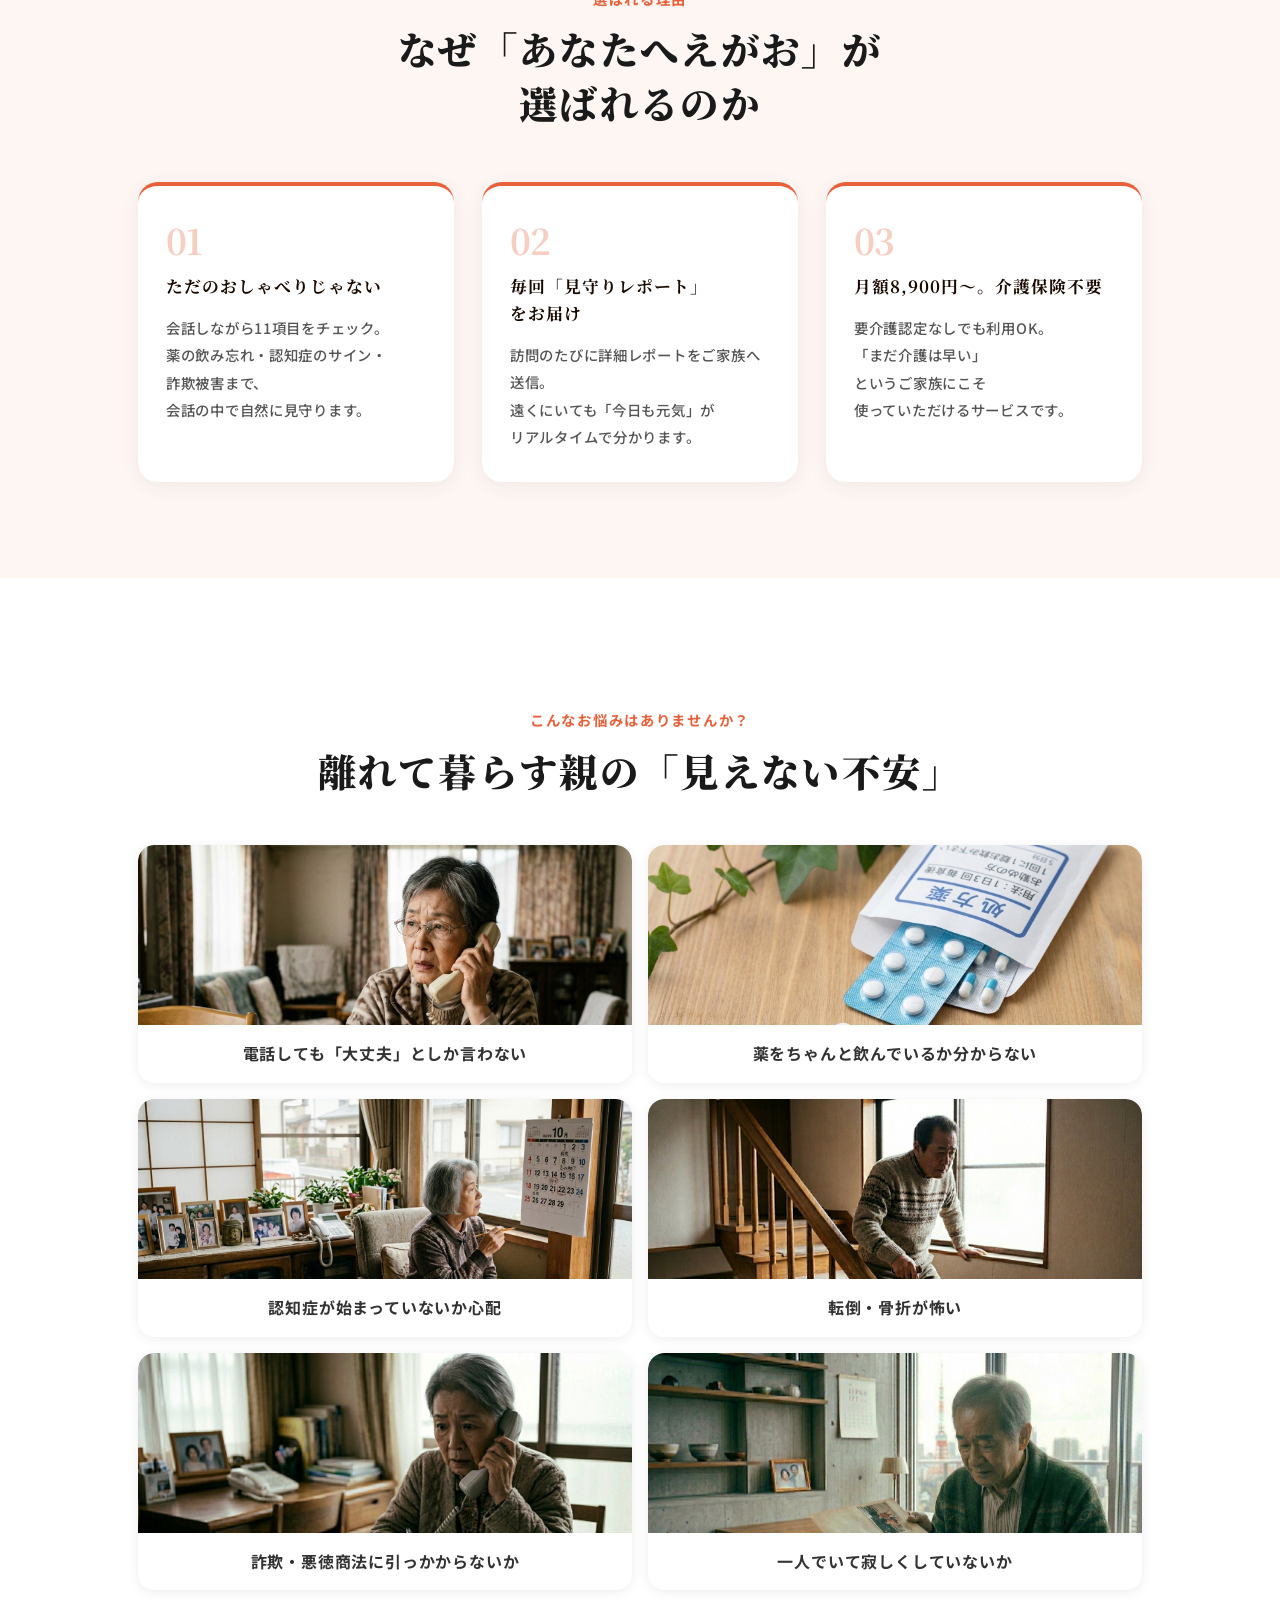
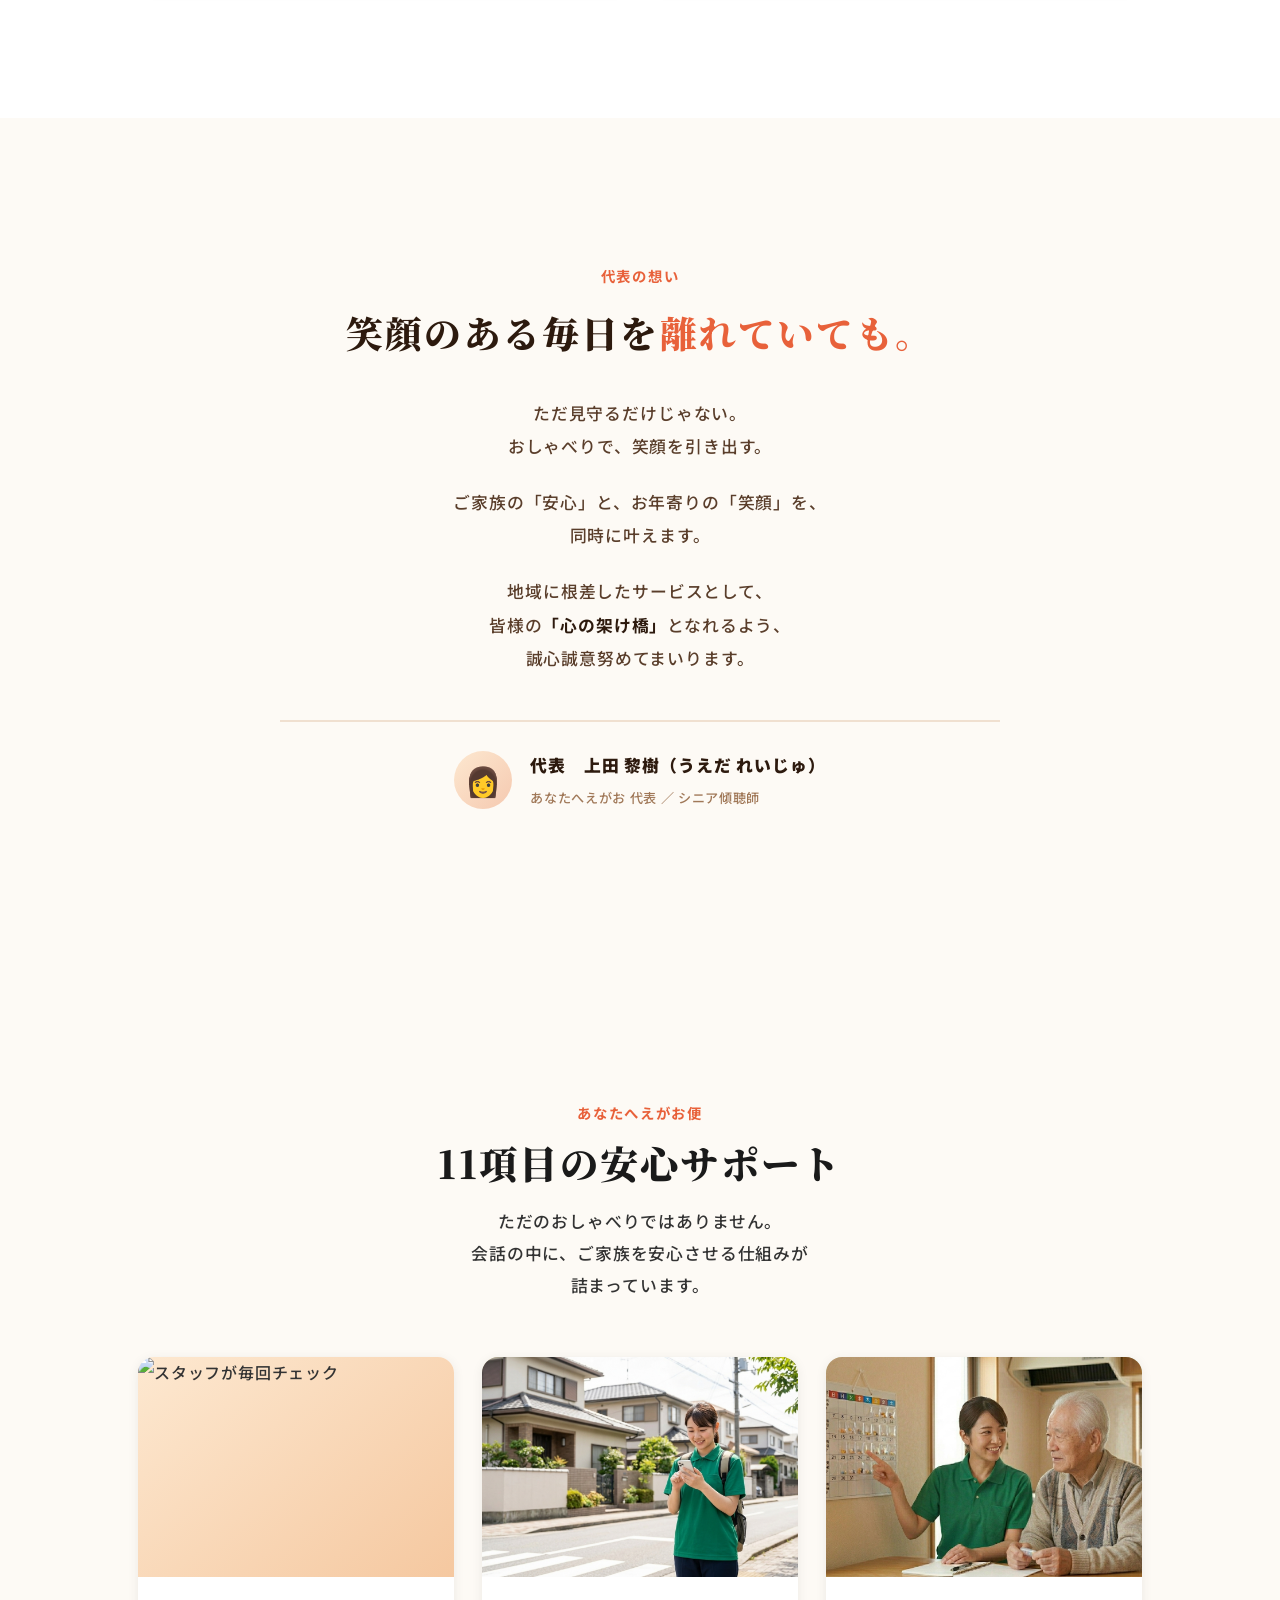
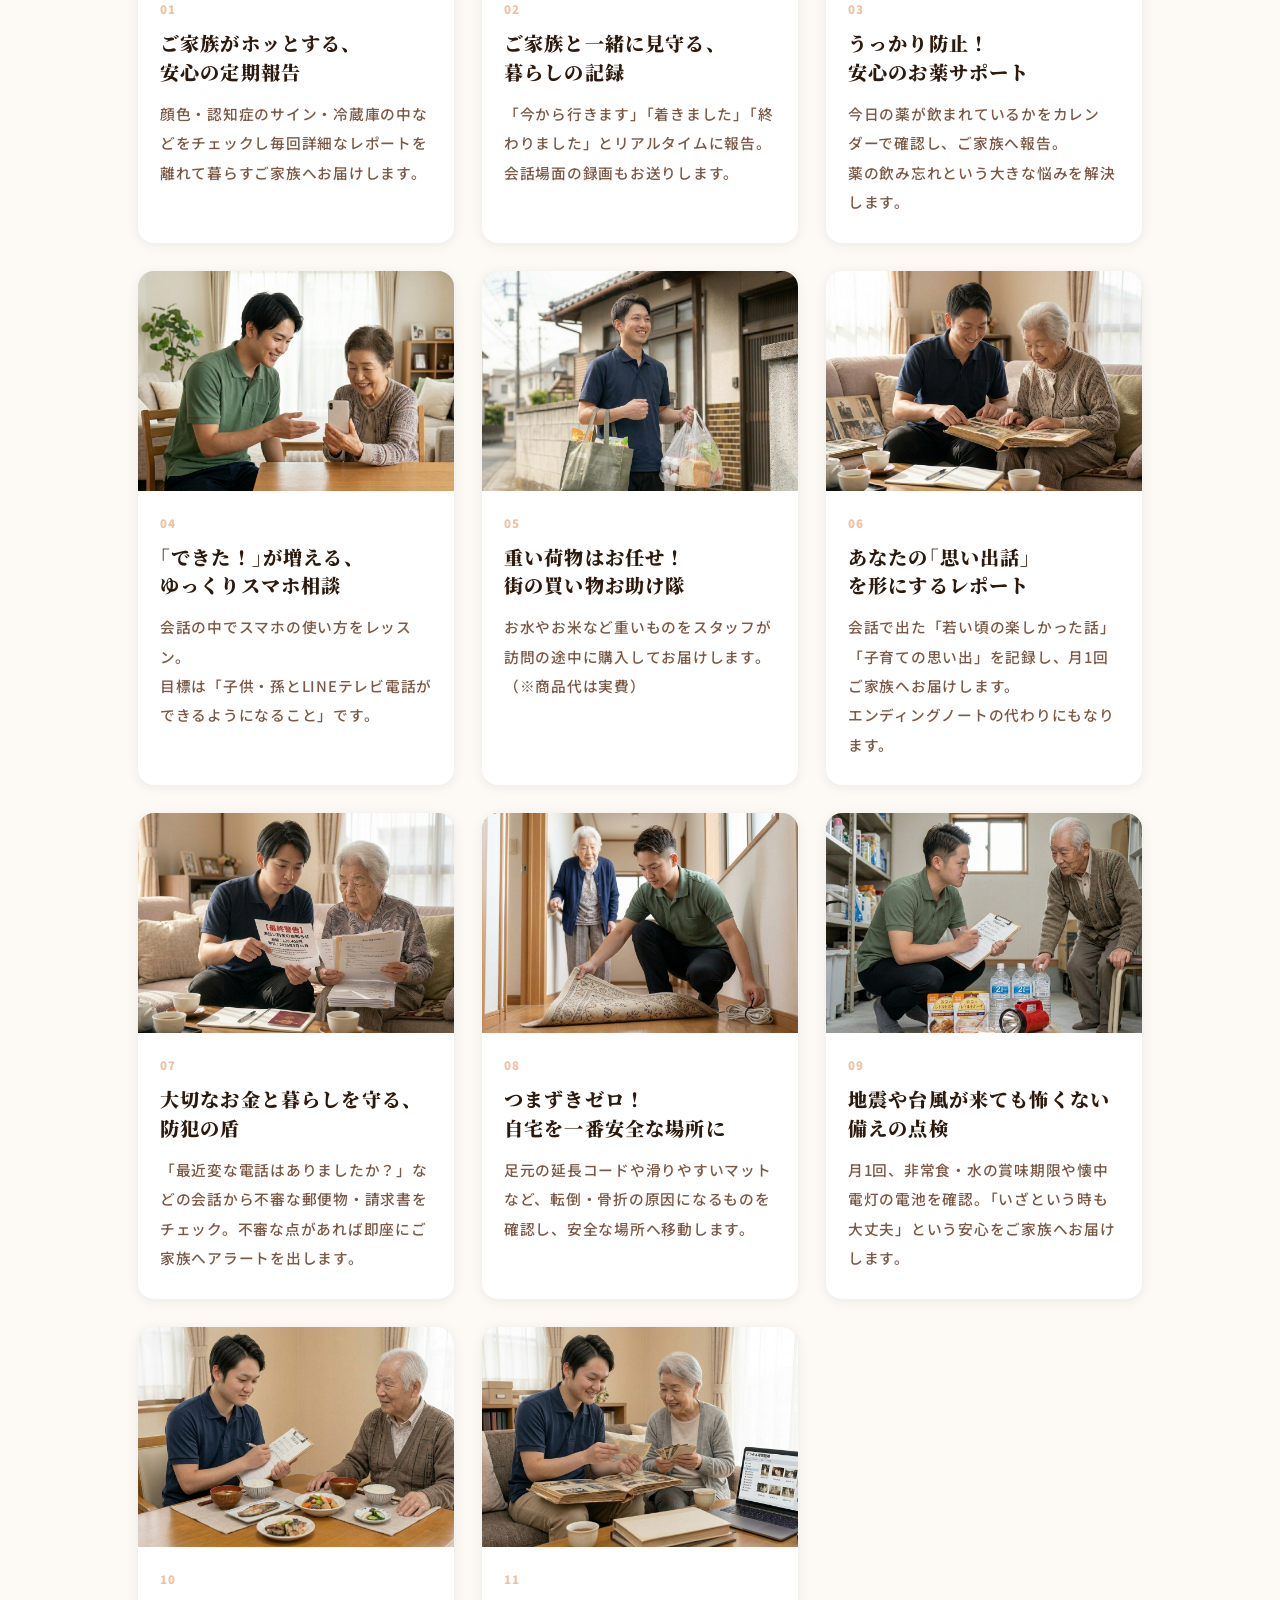
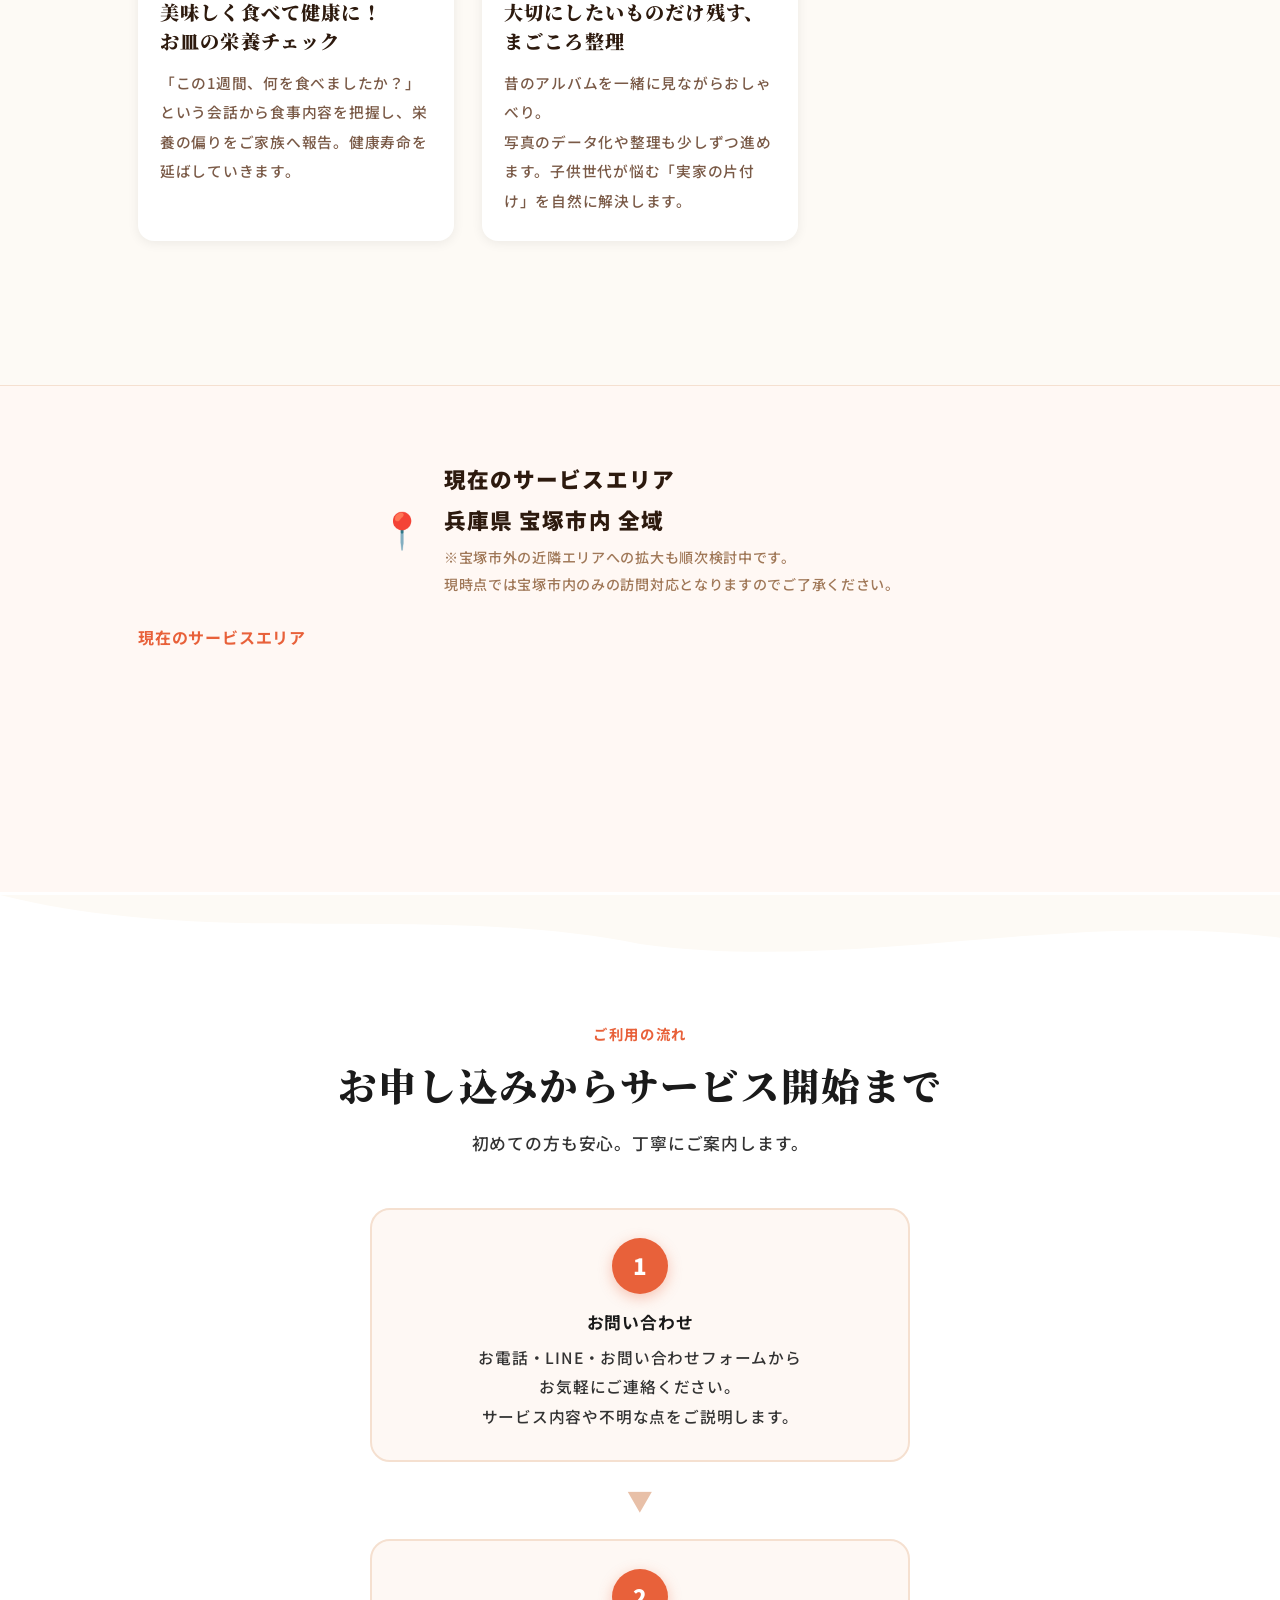
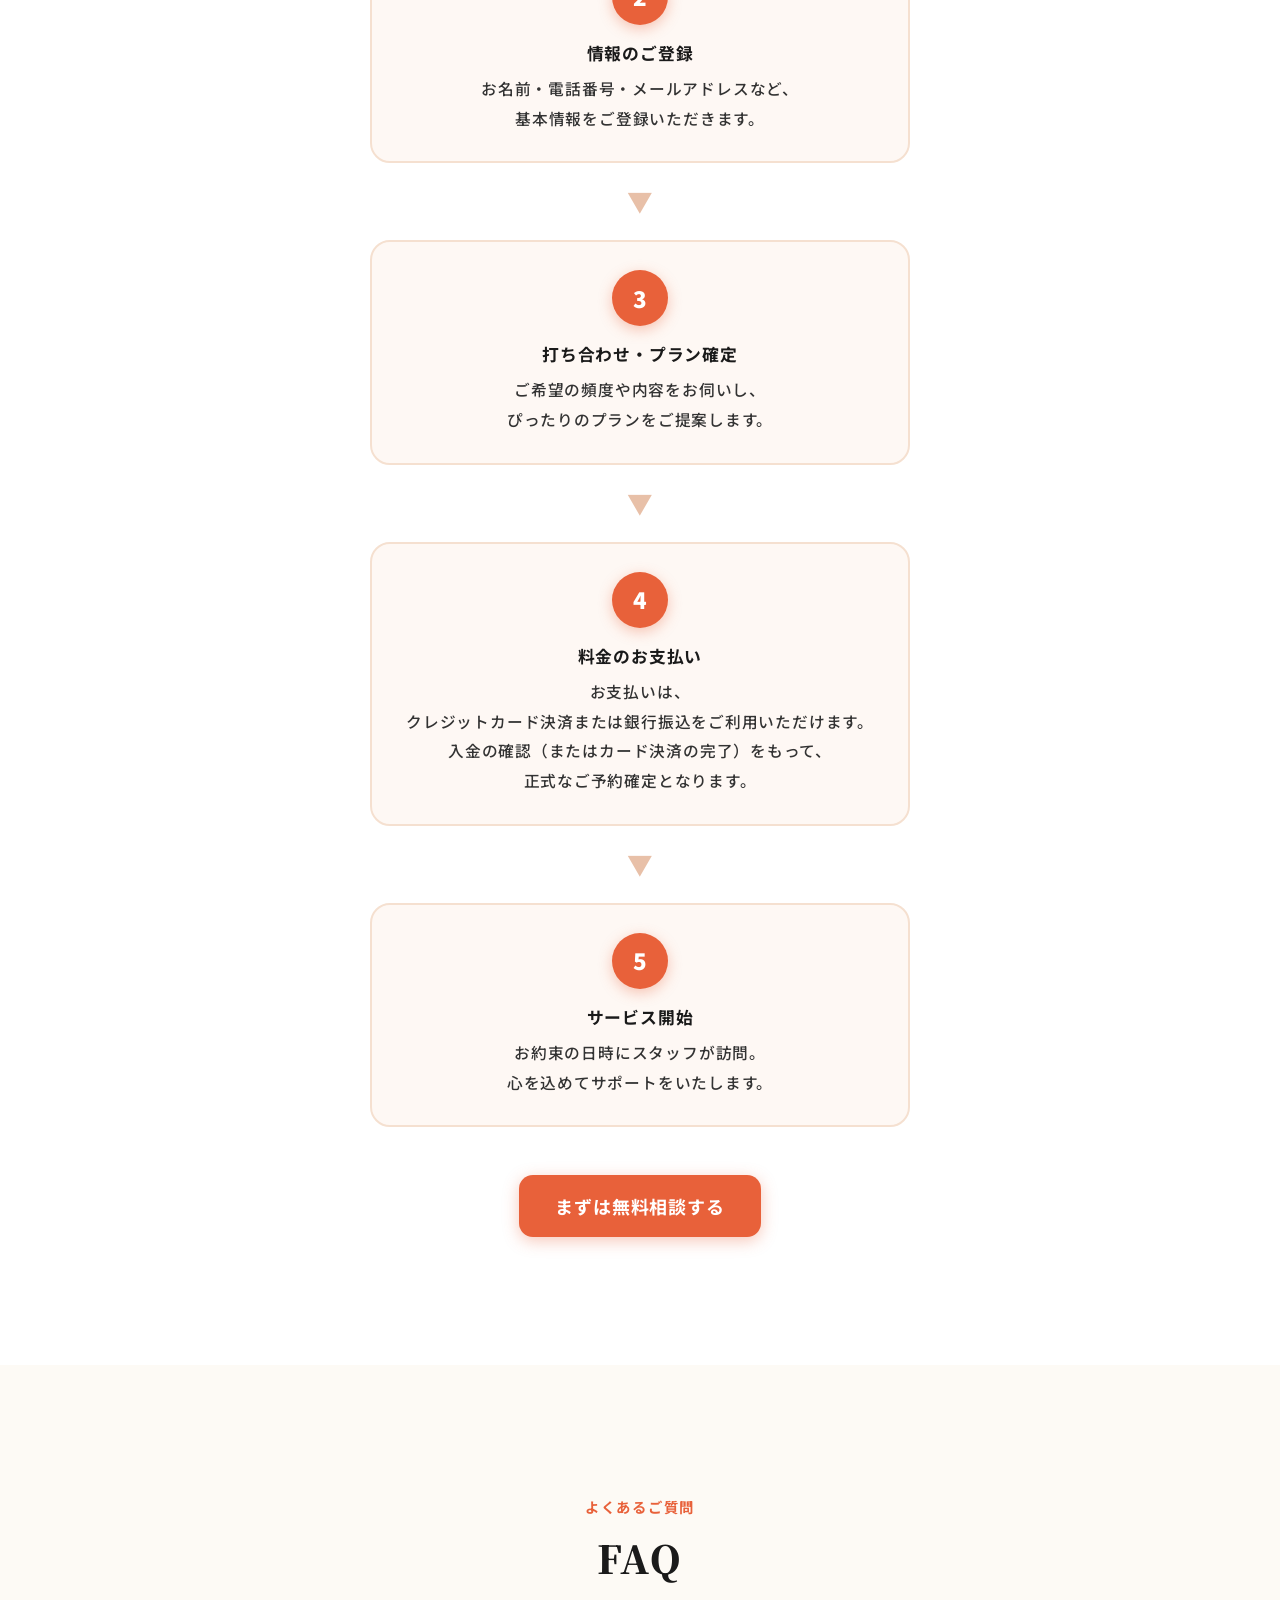
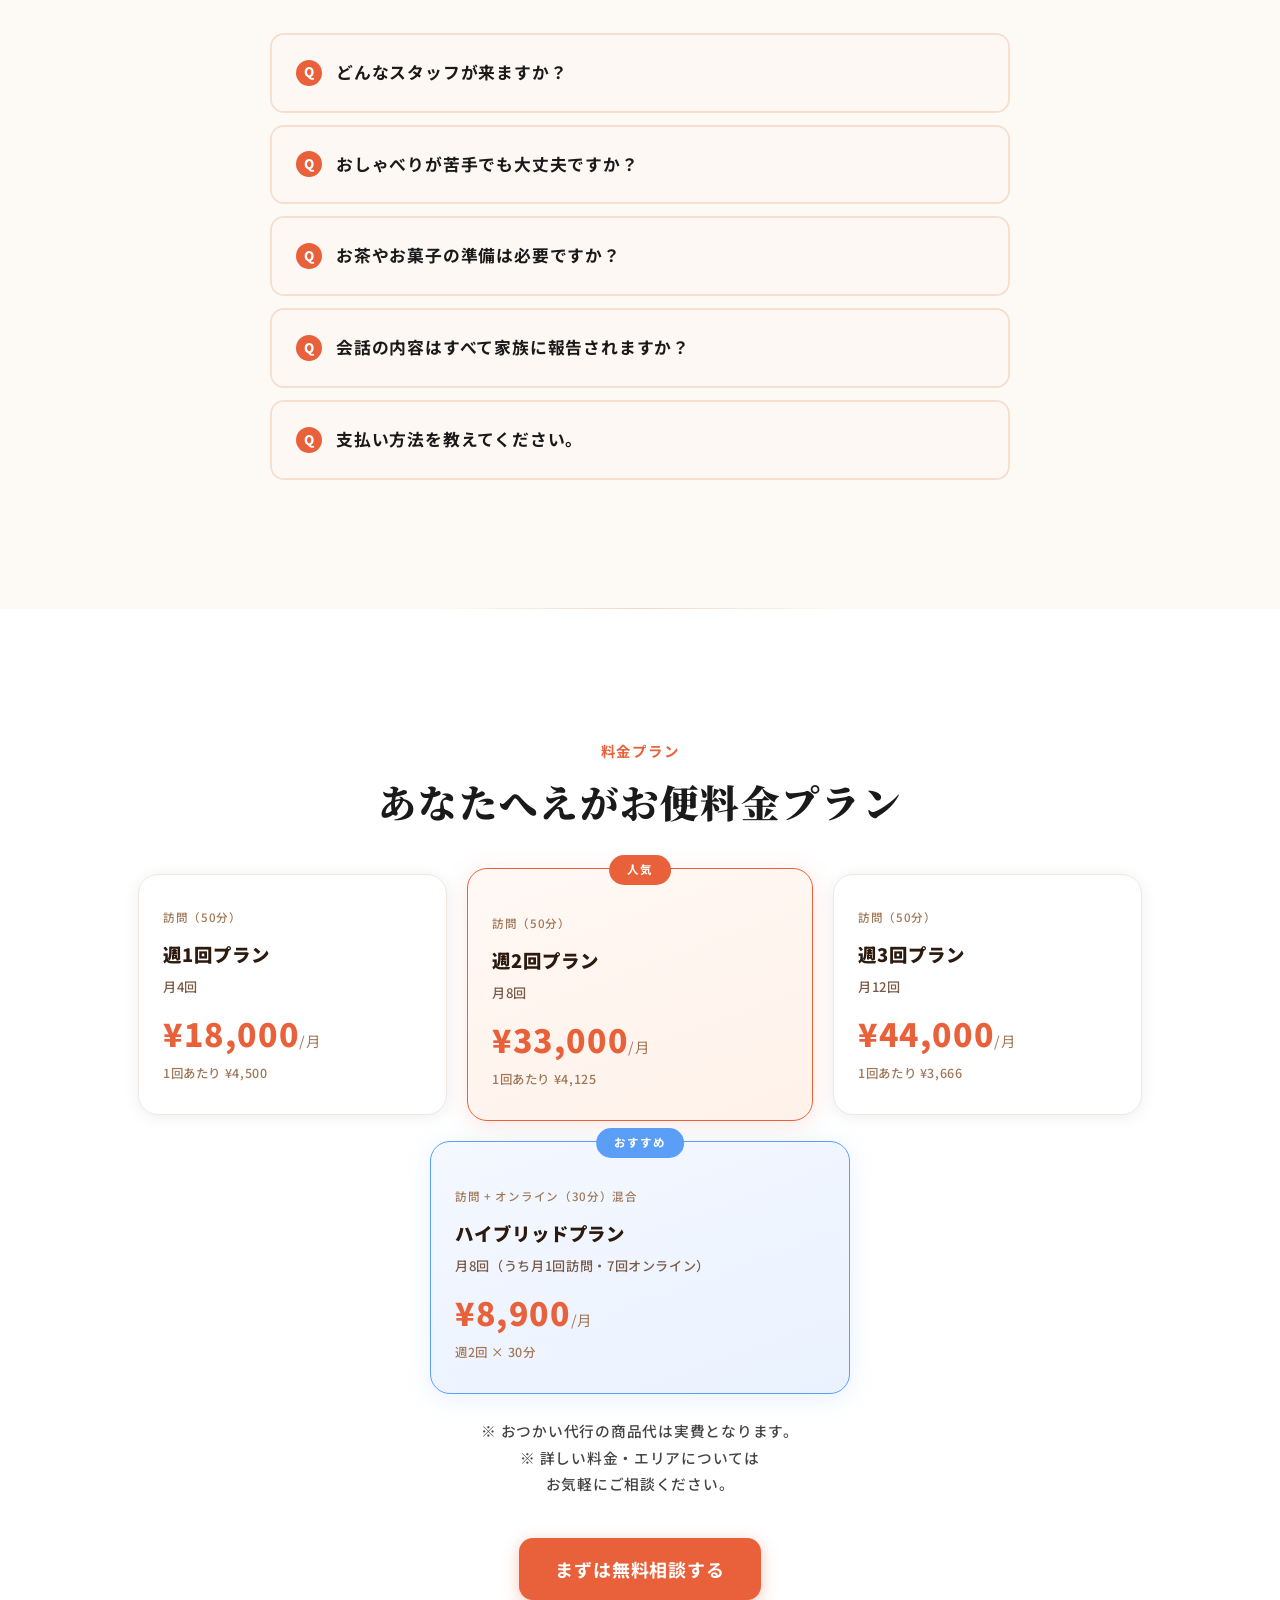
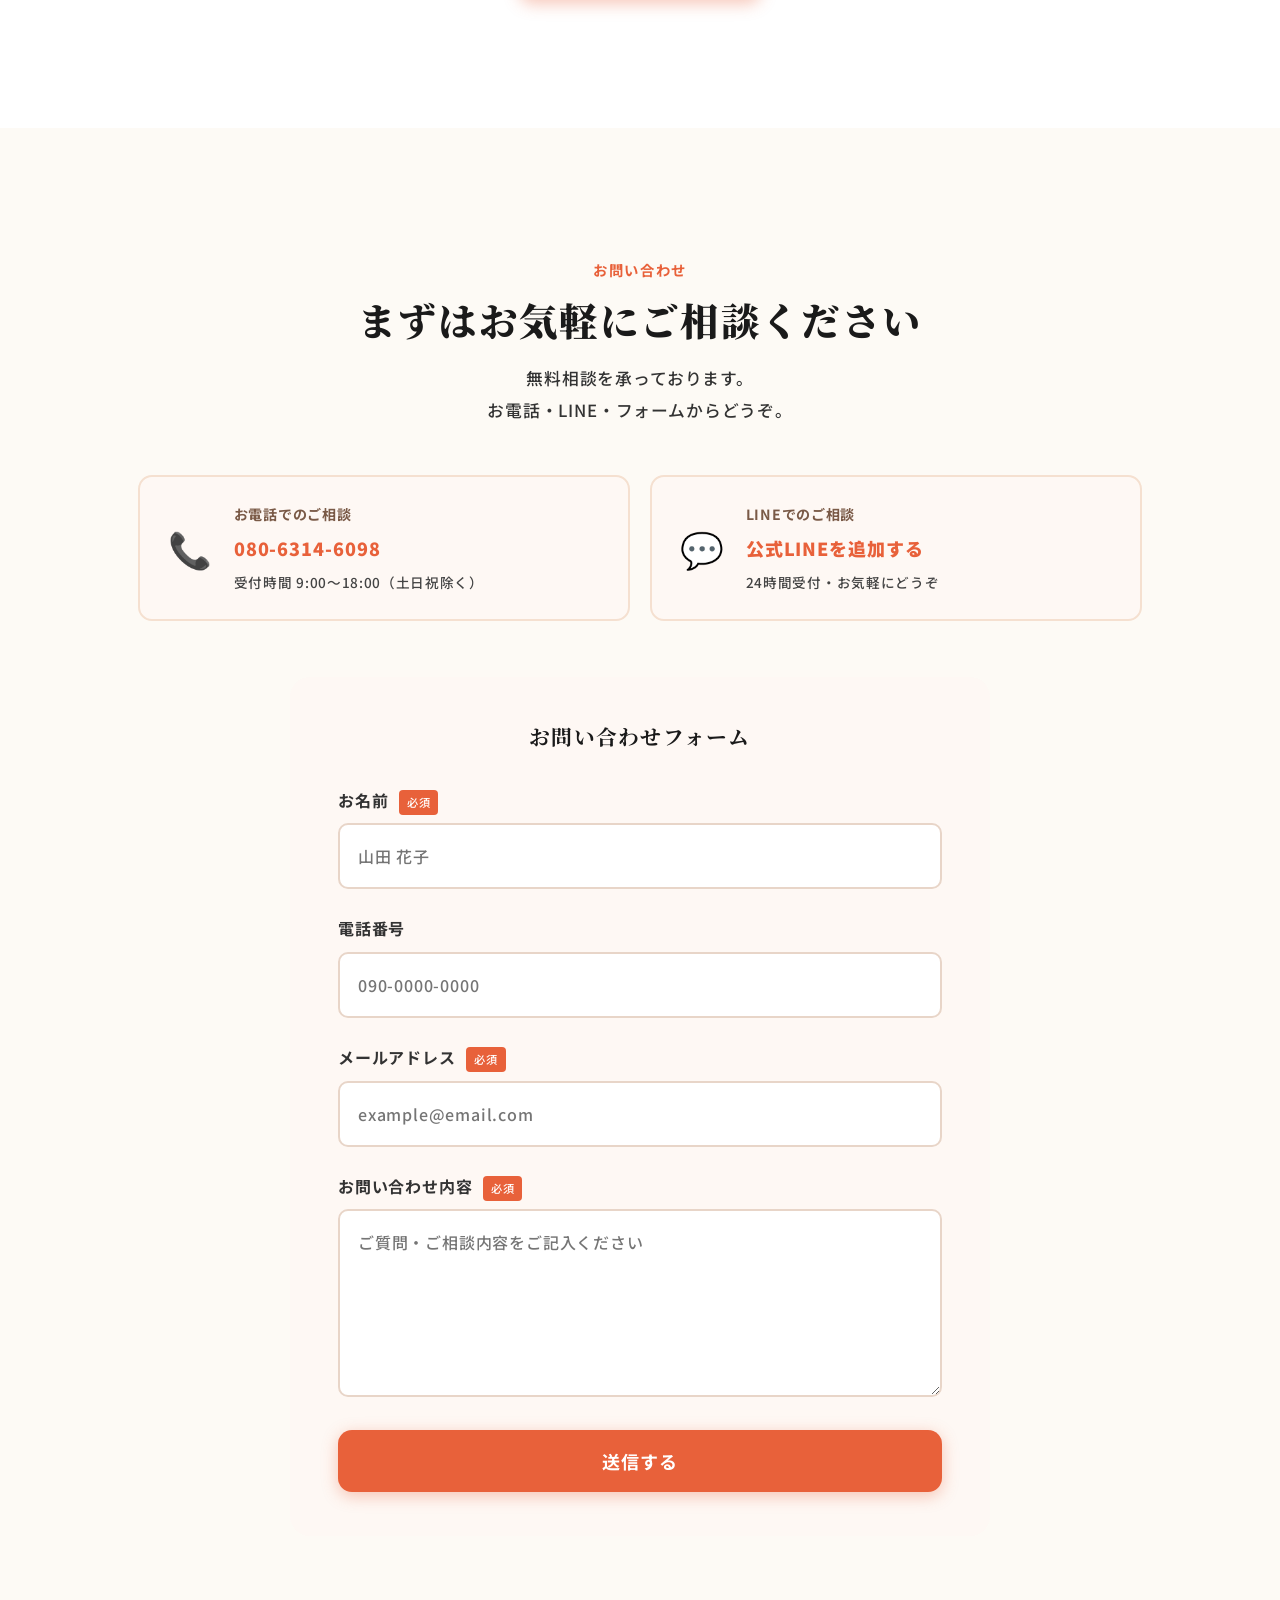
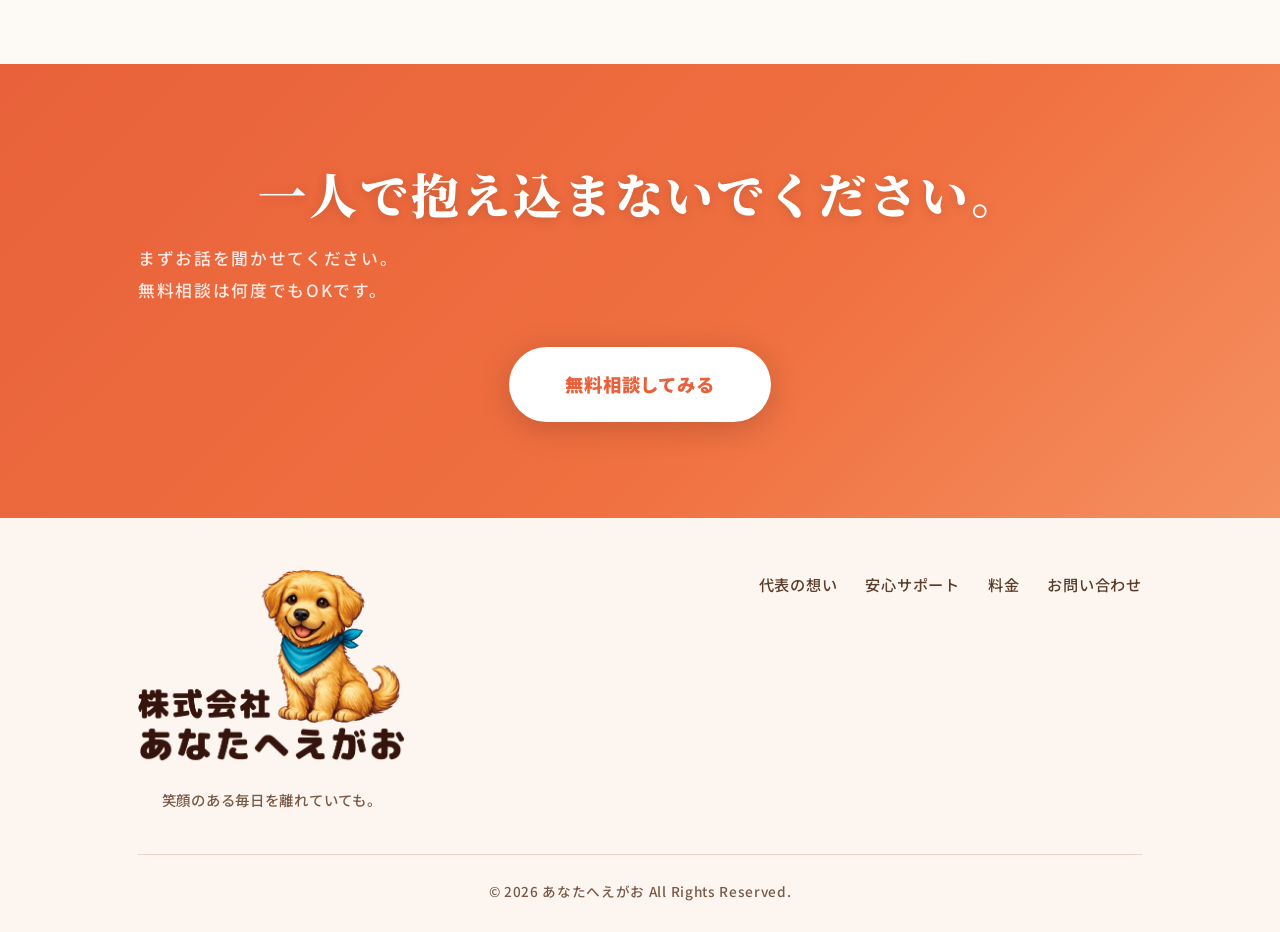
==== commit 0026d180: "Update payment description text in flow section Co-Authored-By: Claude Sonnet 4.6 <noreply@anthropic" ====
--- a/index.html
+++ b/index.html
@@ -364,7 +364,7 @@
       <div class="flow-step">
         <div class="flow-num">4</div>
         <h4>料金のお支払い</h4>
-        <p>銀行振込にて前払いをお願いしております。<br />入金確認後に正式なご予約確定となります。</p>
+        <p>お支払いは、クレジットカード決済または銀行振込をご利用いただけます。<br />入金の確認（またはカード決済の完了）をもって、正式なご予約確定となります。</p>
       </div>
 
       <div class="flow-arrow">▼</div>
--- a/style_v8.css
+++ b/style_v8.css
@@ -264,11 +264,11 @@
    ヘッダーロゴ拡大
 =========================== */
 .logo-img {
-  height: 70px;
+  height: 48px;
 }
 
 .header-inner {
-  height: 80px;
+  height: 56px;
 }
 
 /* ===========================
